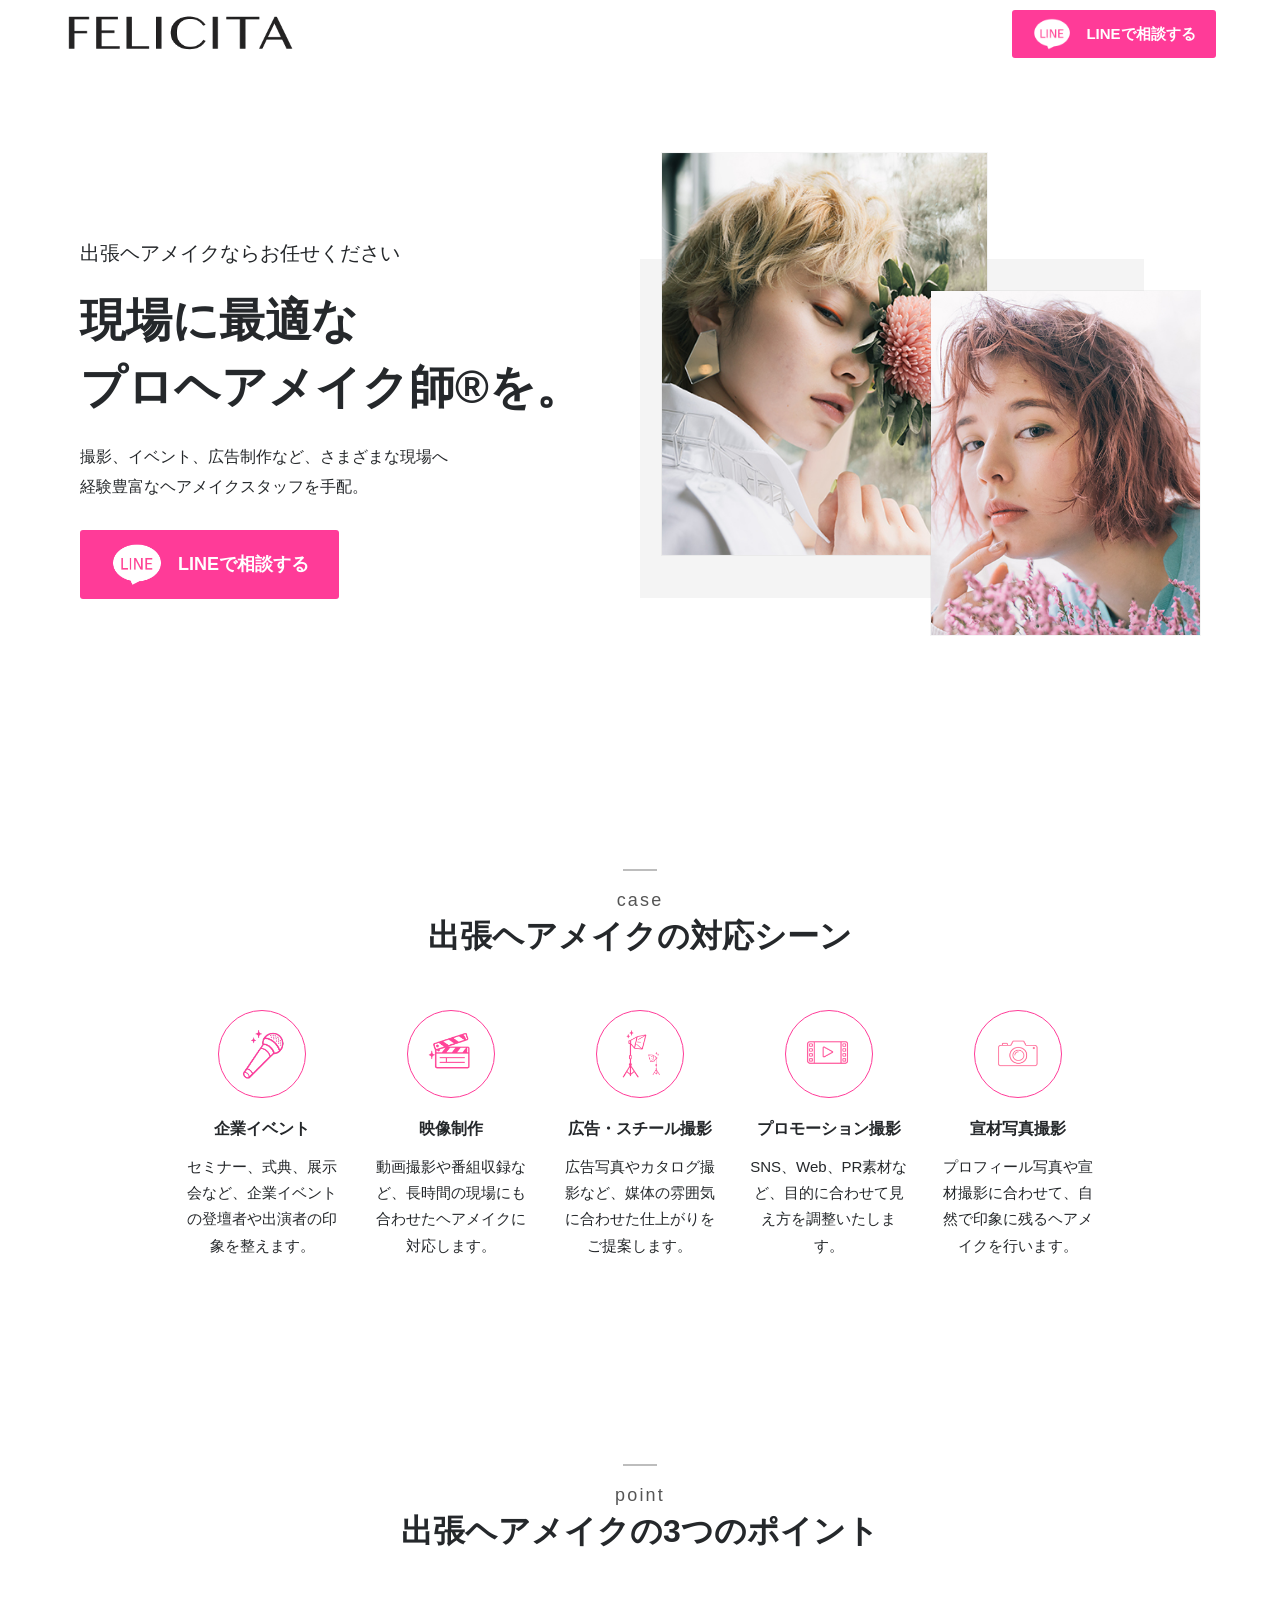
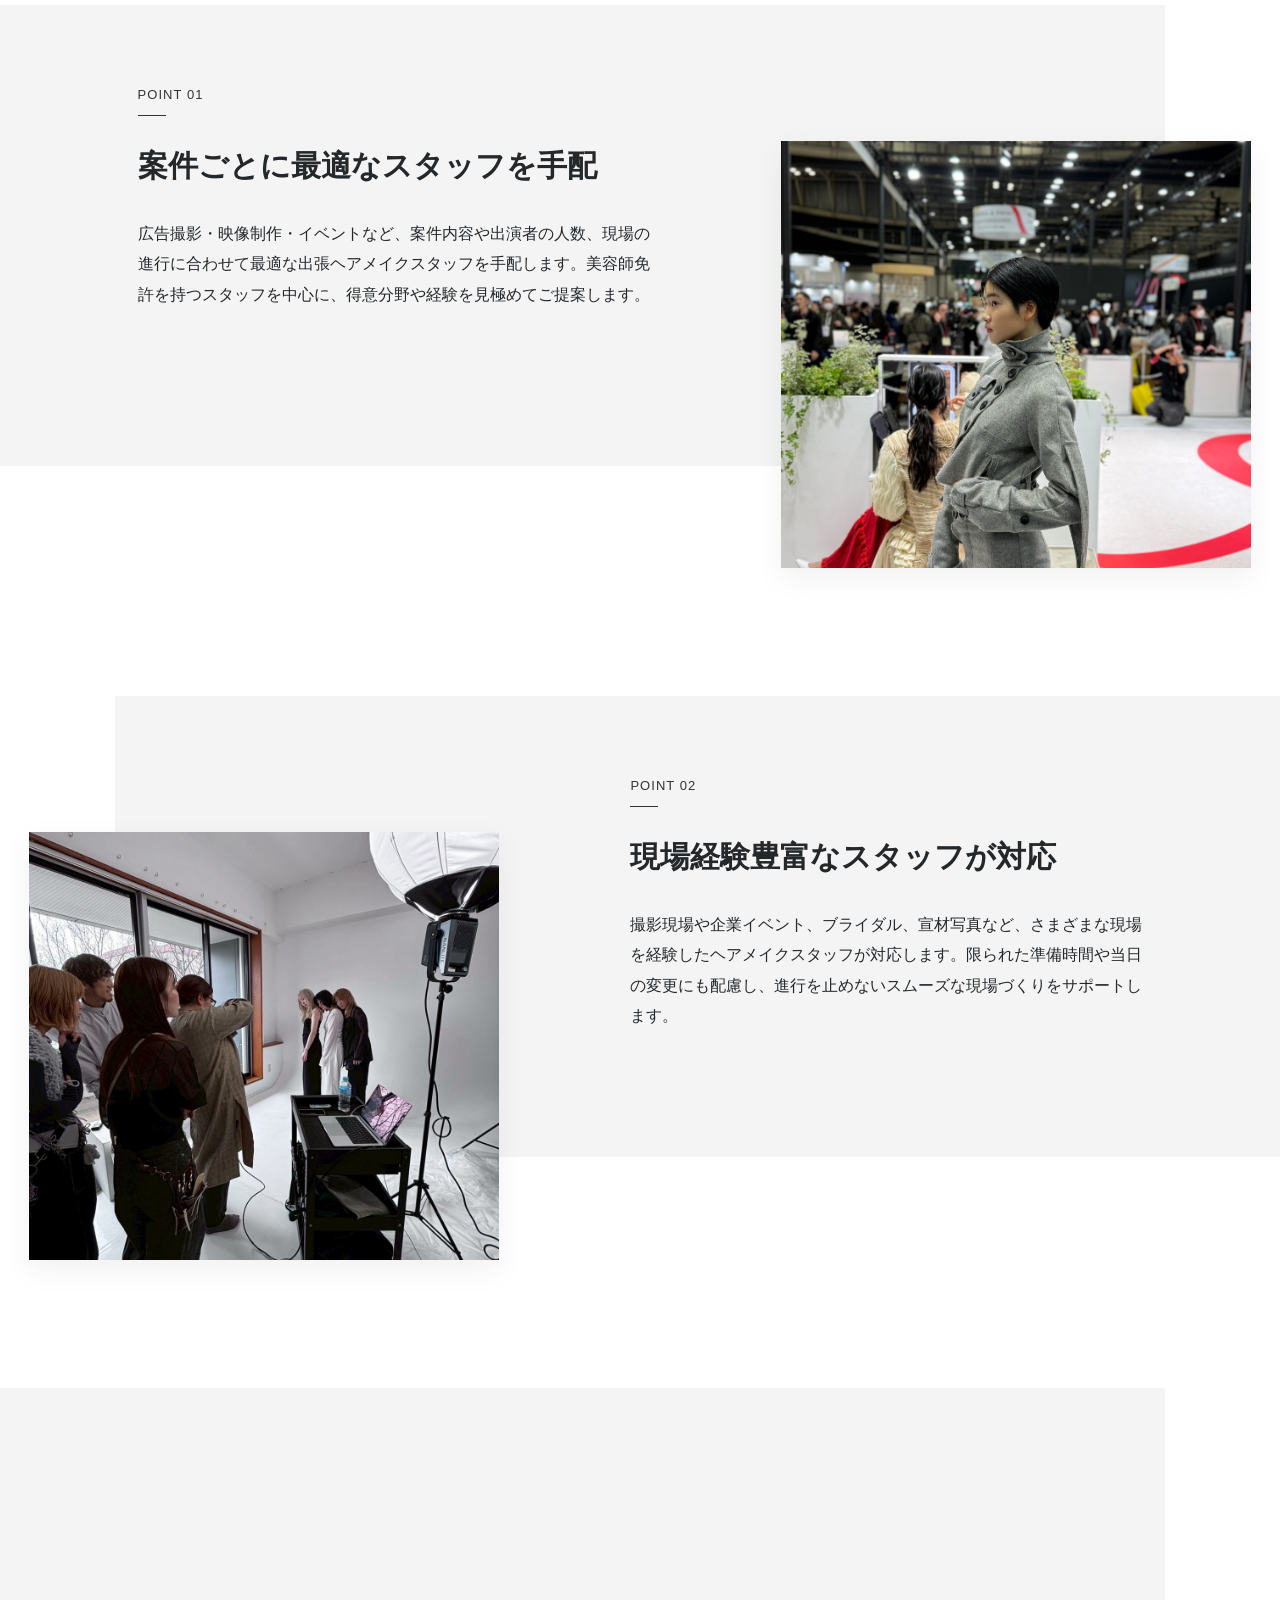
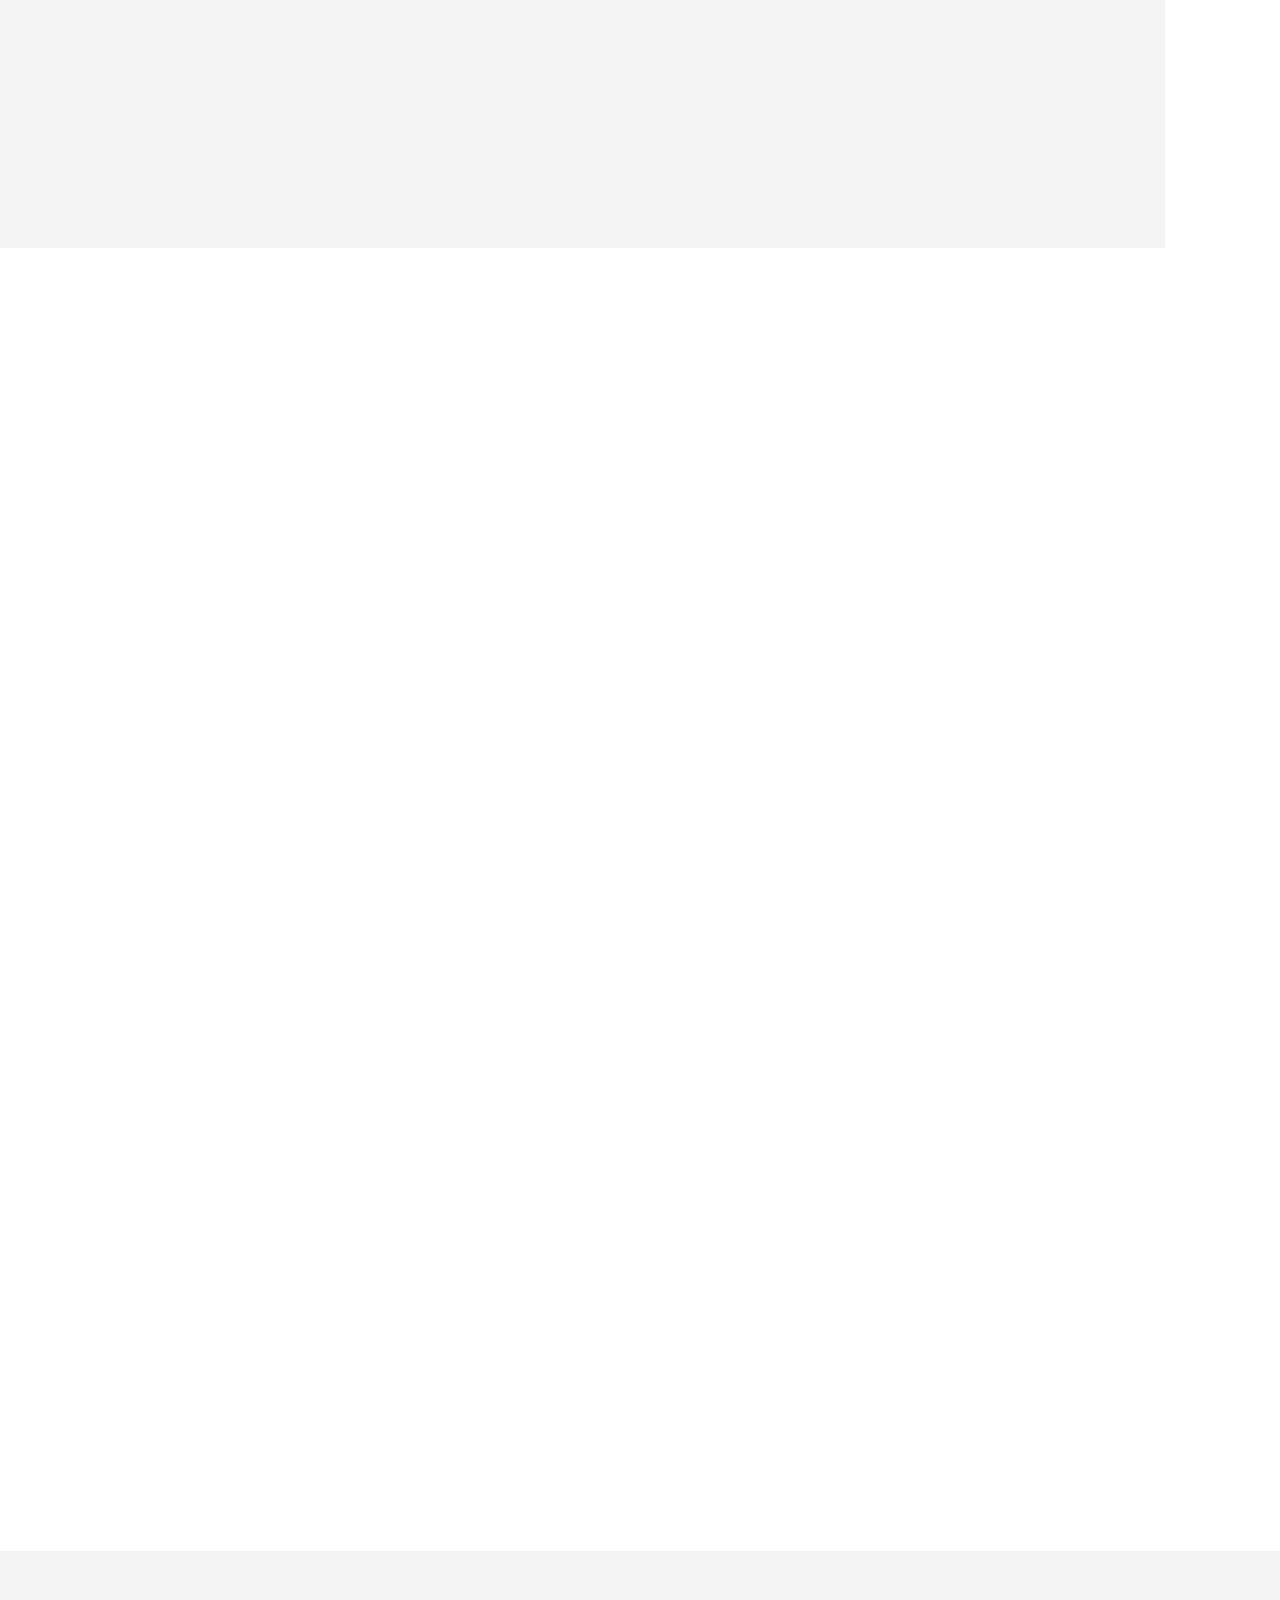
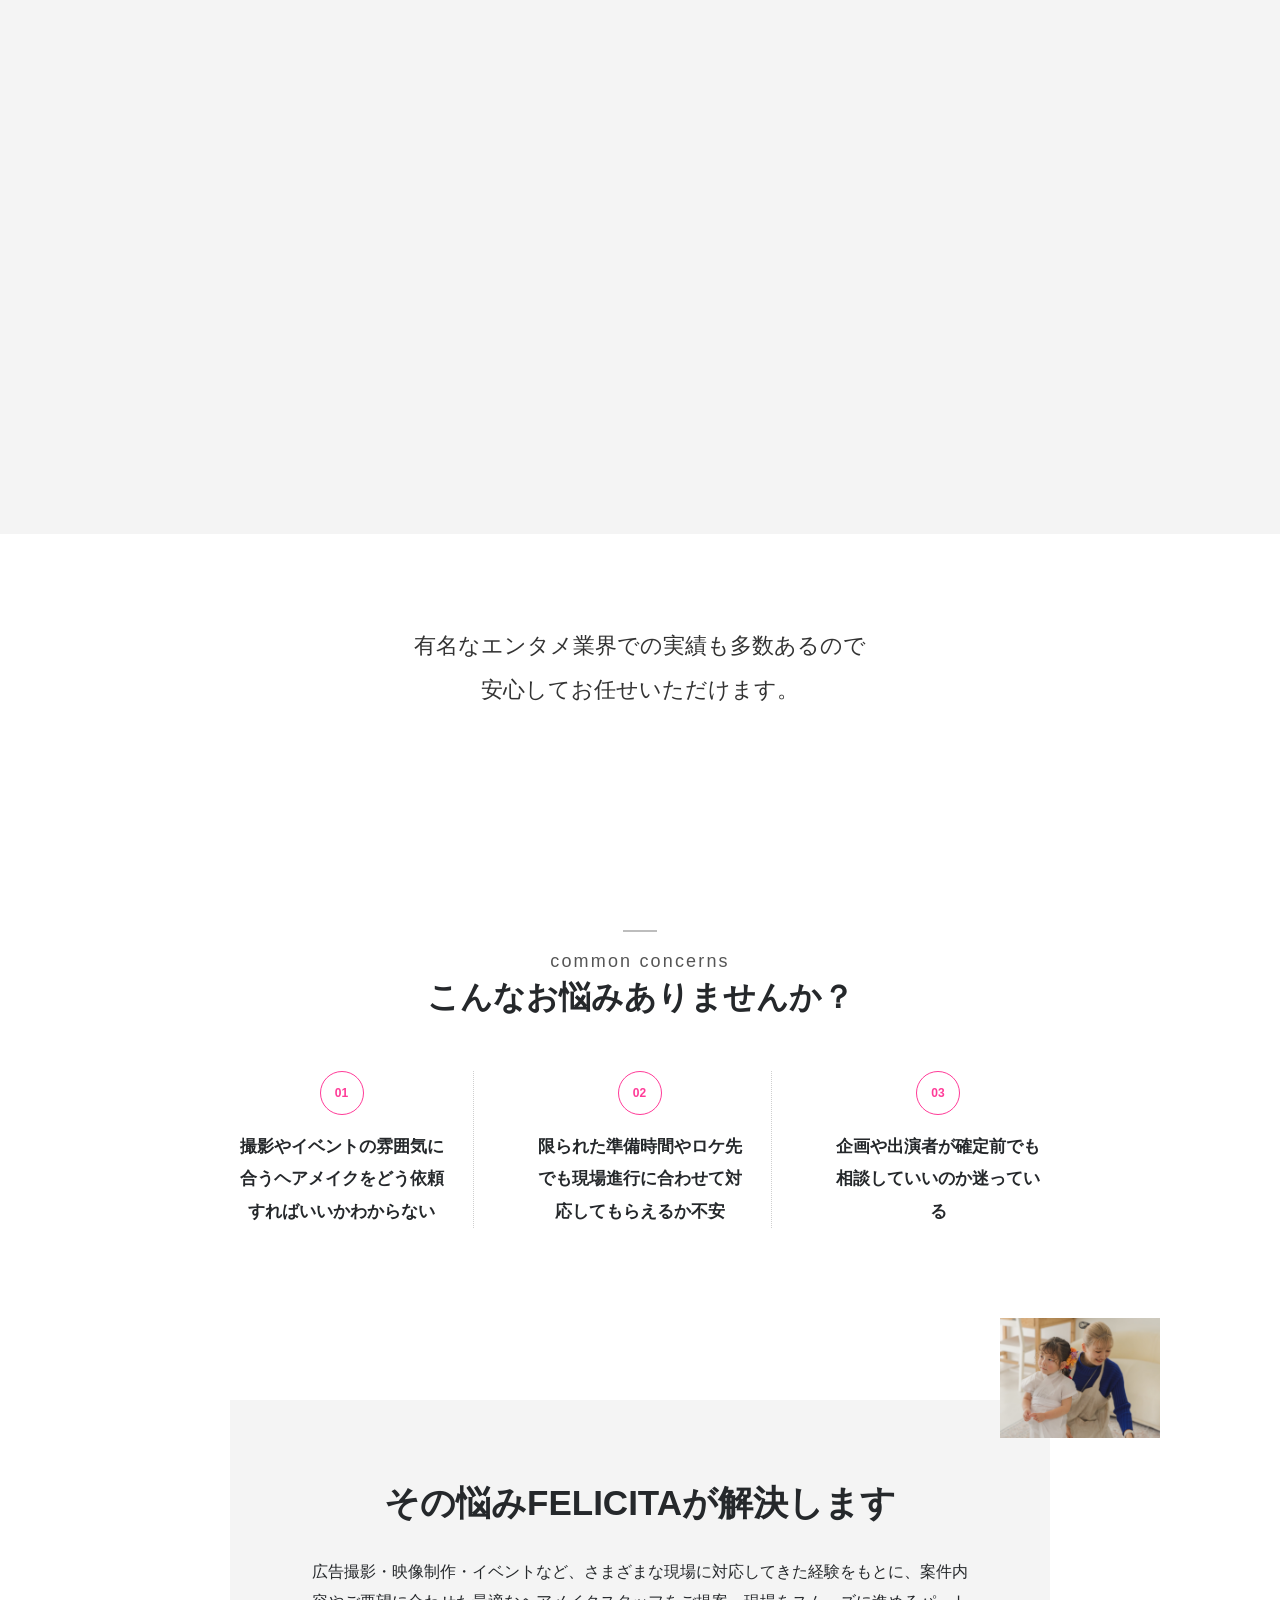
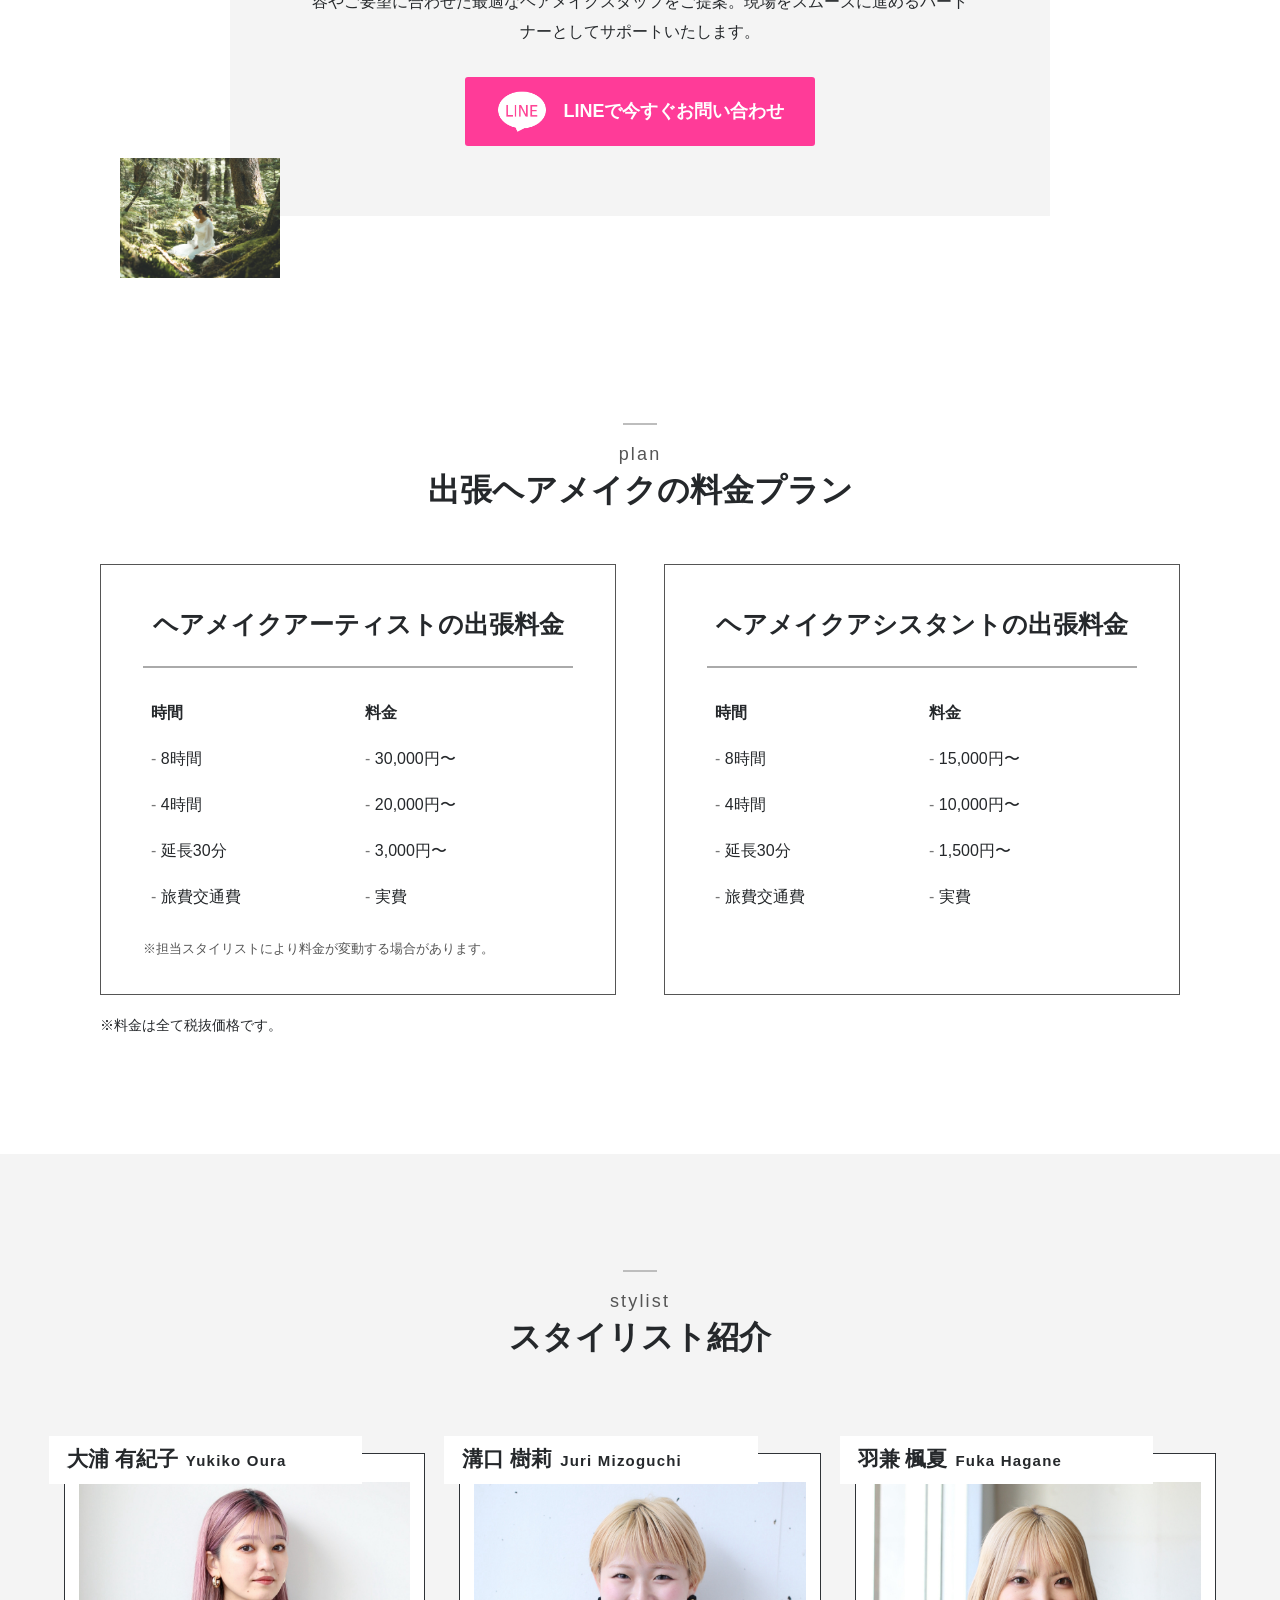
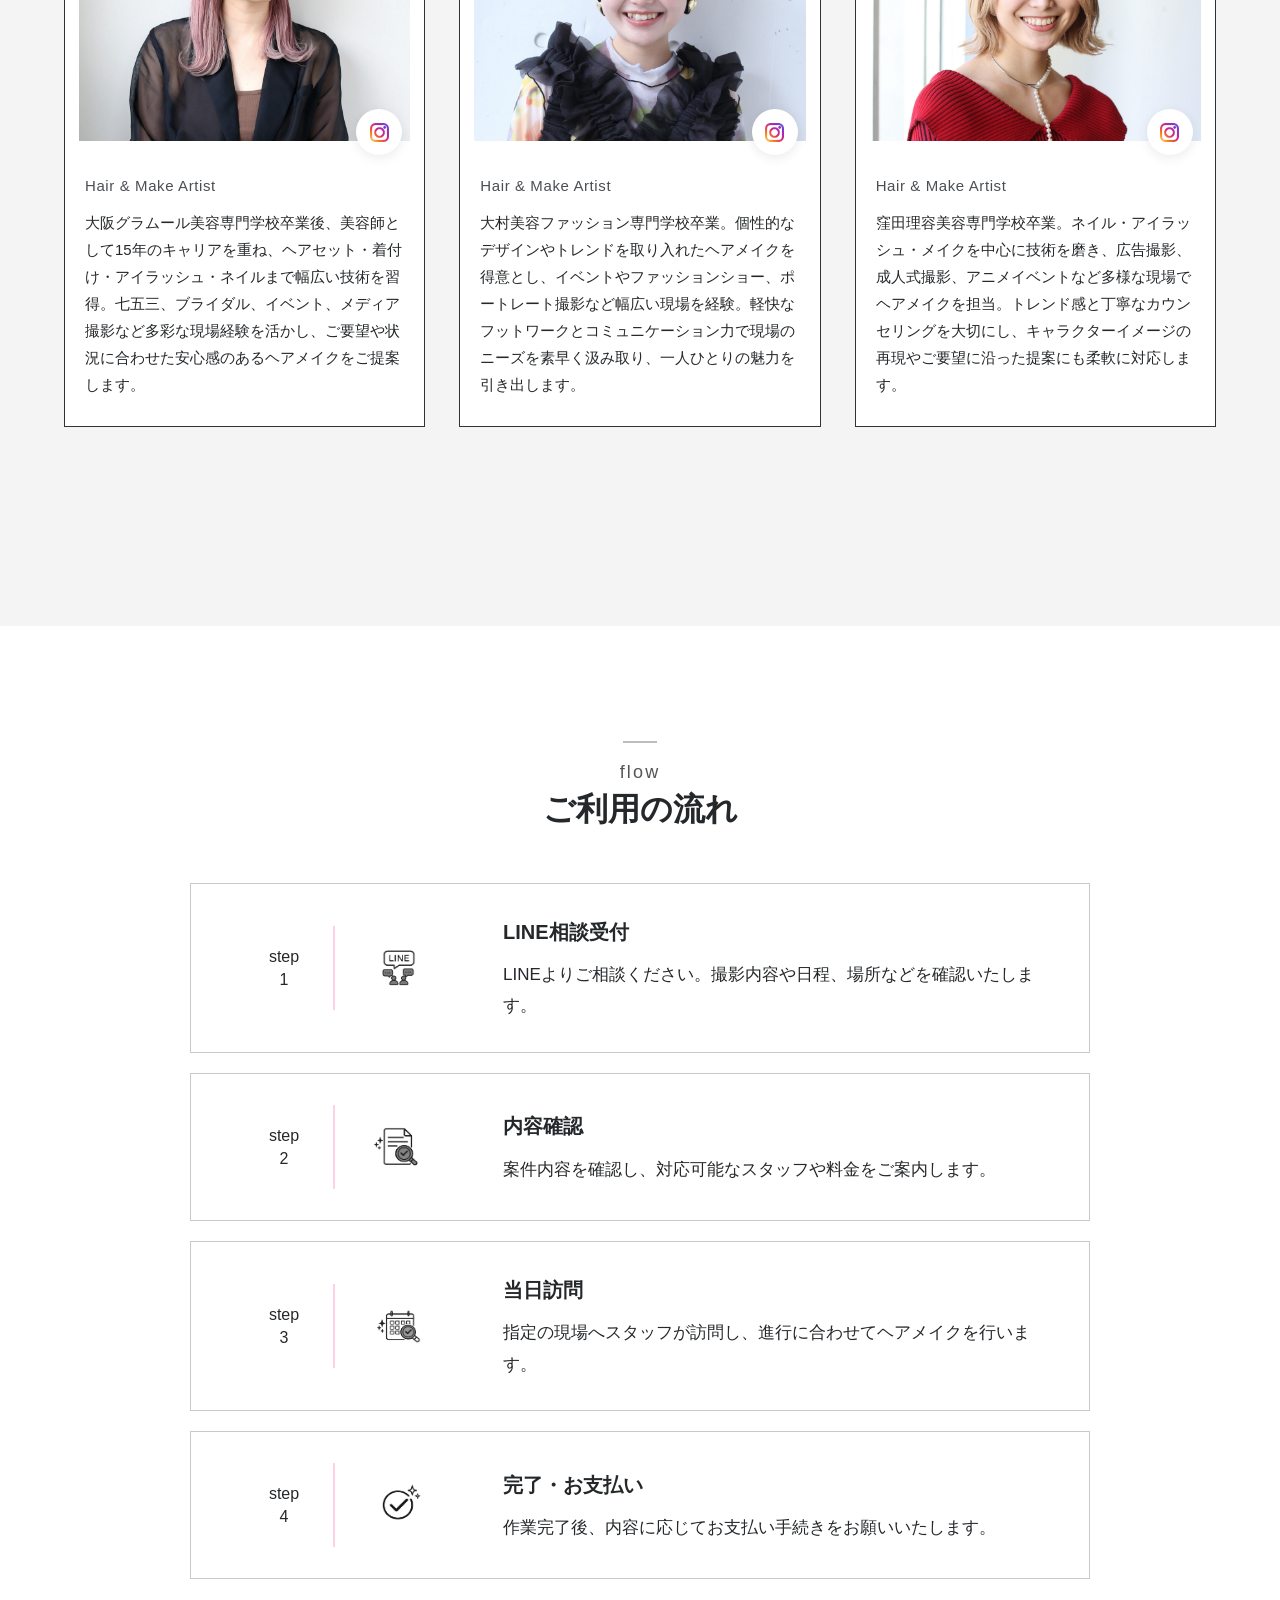
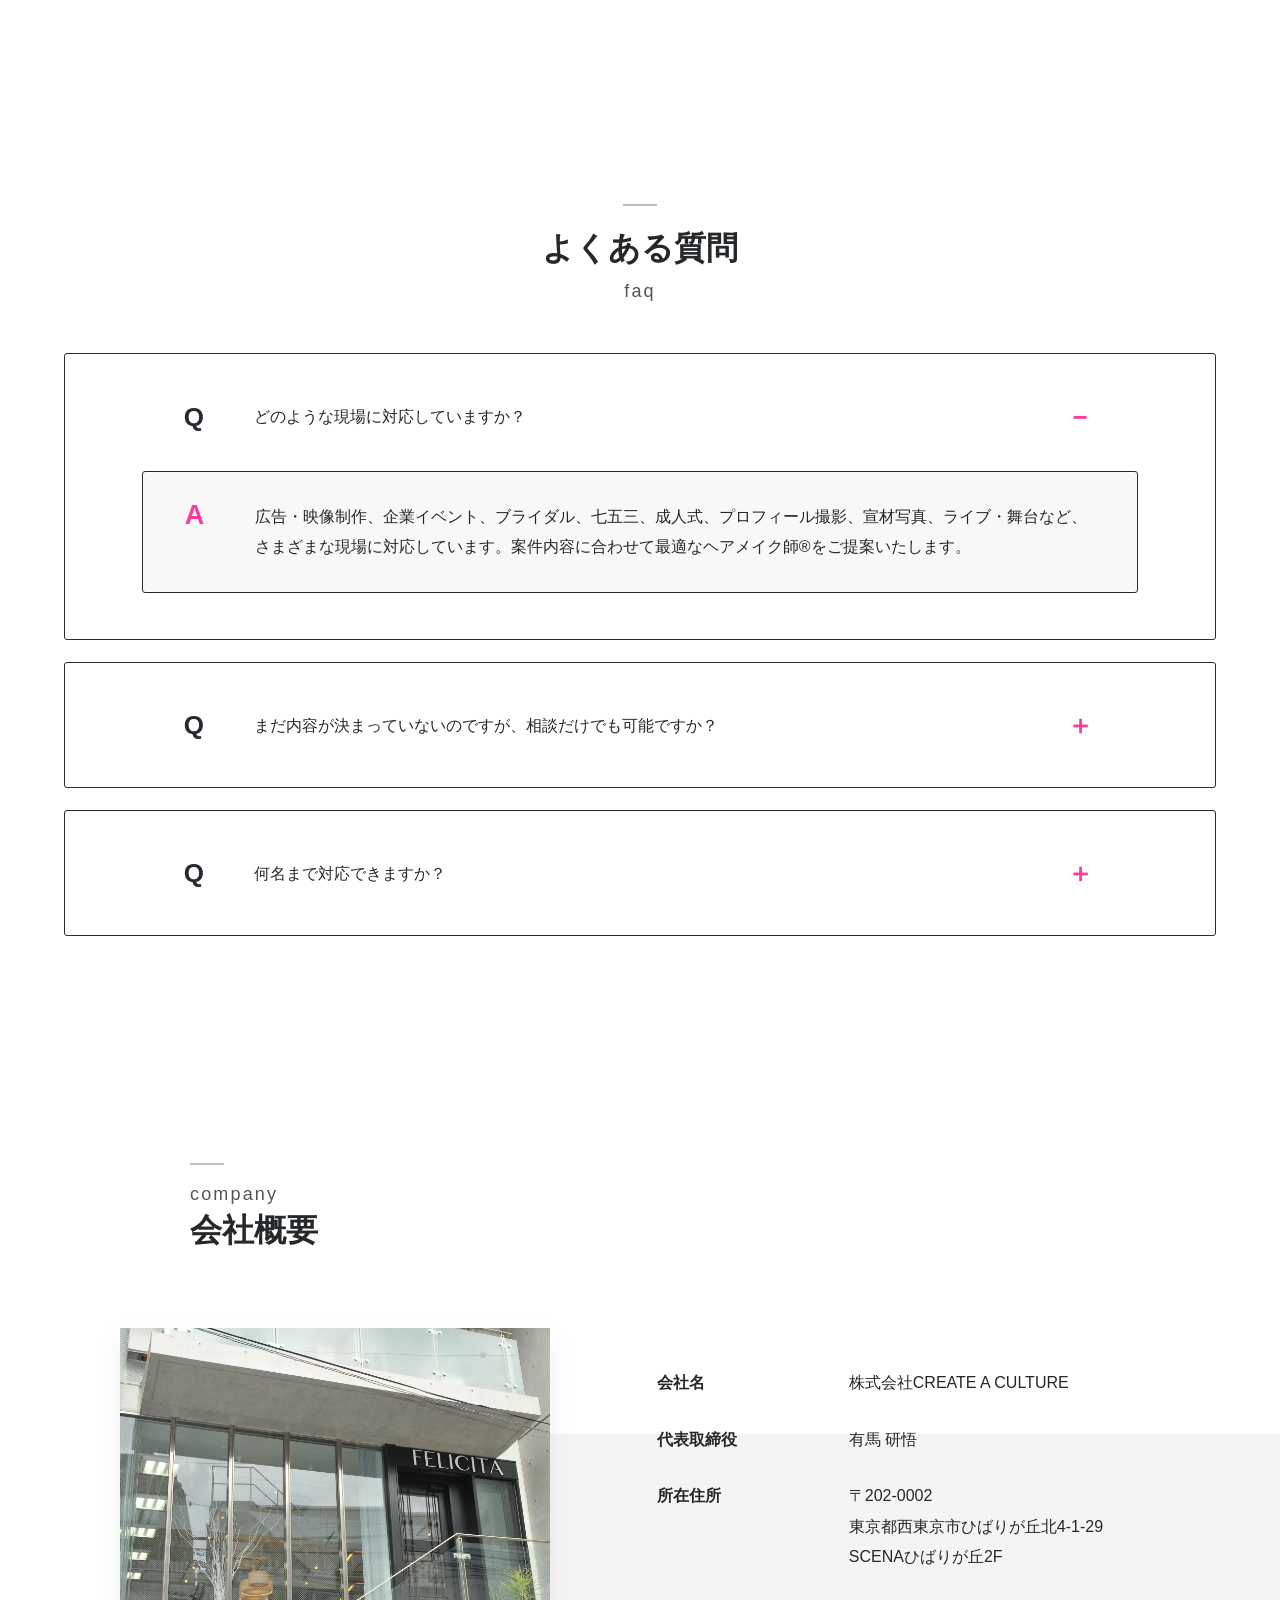
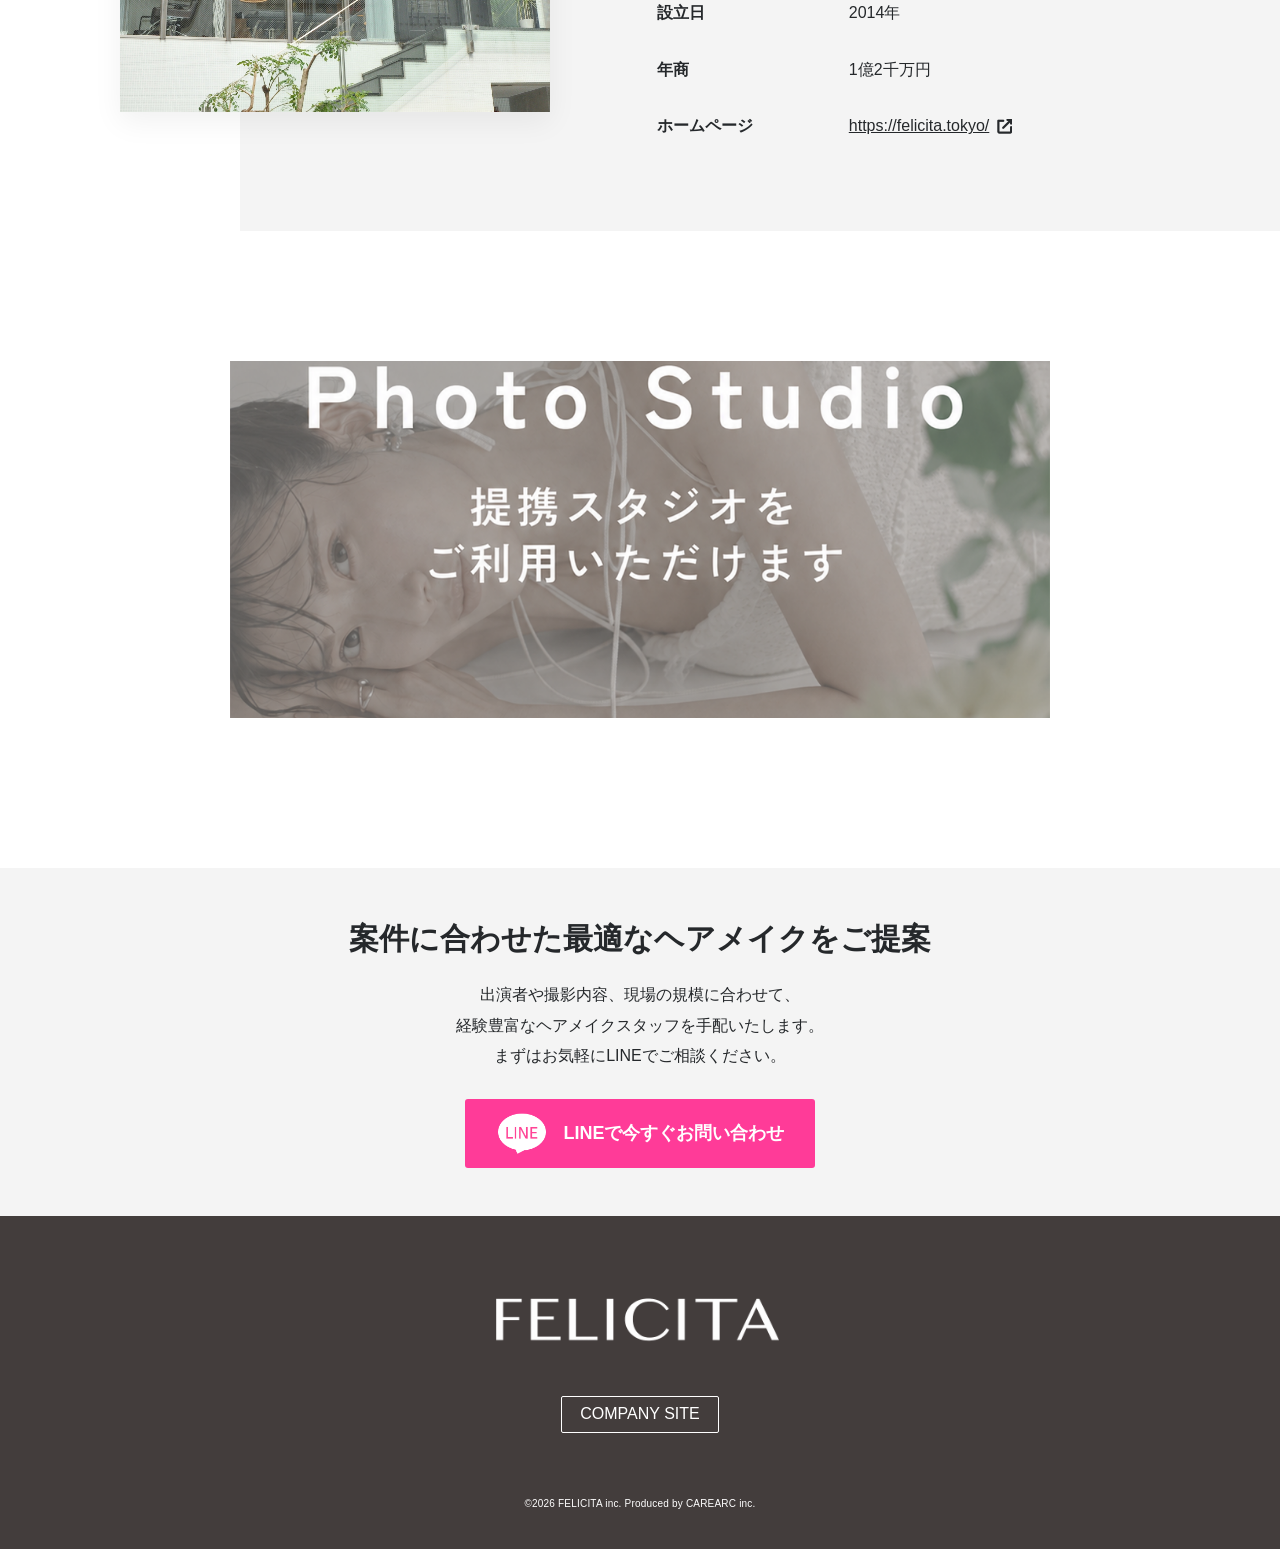
==== index.html @ 1fcd51d2 "Add GitHub Pages files" ====
<!doctype html>
<html lang="ja">
<head>
  <meta charset="utf-8">
  <meta name="viewport" content="width=device-width, initial-scale=1">
  <title>出張ヘアメイク・撮影ヘアメイク手配ならFELICITA｜広告・映像・イベント対応</title>
  <meta name="description" content="FELICITAは広告撮影、映像制作、企業イベント、宣材写真などの現場へ経験豊富なプロヘアメイク師®を手配。案件内容や現場規模に合わせて最適なスタッフをご提案します。">
  <meta property="og:title" content="出張ヘアメイク・撮影ヘアメイク手配ならFELICITA">
  <meta property="og:description" content="広告撮影、映像制作、企業イベント、宣材写真などの現場へ、経験豊富なプロヘアメイク師®を手配します。">
  <meta property="og:type" content="website">
  <meta property="og:image" content="images/common/og-image.png">
  <meta property="og:image:width" content="1200">
  <meta property="og:image:height" content="630">
  <meta name="twitter:card" content="summary_large_image">
  <meta name="twitter:title" content="出張ヘアメイク・撮影ヘアメイク手配ならFELICITA">
  <meta name="twitter:description" content="広告撮影、映像制作、企業イベント、宣材写真などの現場へ、経験豊富なプロヘアメイク師®を手配します。">
  <meta name="twitter:image" content="images/common/og-image.png">
  <link rel="icon" href="images/common/favicon.ico" sizes="any">
  <link rel="preconnect" href="https://cdn.jsdelivr.net">
  <link rel="stylesheet" href="https://cdn.jsdelivr.net/npm/swiper@11/swiper-bundle.min.css">
  <link rel="stylesheet" href="css/style.css">
</head>
<body>
  <header class="site-header" id="top">
    <div class="site-header__inner">
      <a class="site-logo" href="#top" aria-label="FELICITA トップへ"><img src="images/logo/felicita-logo.png" alt="FELICITA" width="1420" height="256"></a>
      <!-- <nav class="site-nav" id="site-nav" aria-label="グローバルナビゲーション">
        <a href="#top">TOP</a>
        <a href="#case">対応シーン</a>
        <a href="#point">3つのポイント</a>
        <a href="#works">利用実績</a>
        <a href="#plan">料金プラン</a>
        <a href="#stylist">スタイリスト</a>
        <a href="#flow">ご利用の流れ</a>
        <a href="#faq">よくある質問</a>
        <a href="#company">会社概要</a>
        <a href="https://felicita.tokyo/" target="_blank" rel="noopener noreferrer">ホームページ</a>
        <a class="line-button site-nav__line" href="https://line.me/R/ti/p/@522noows" data-line-link><img src="images/common/line-icon.png" alt="" width="42" height="42">LINEで相談する</a>
      </nav> -->
      <a class="line-button line-button--small" href="https://line.me/R/ti/p/@522noows" data-line-link><img src="images/common/line-icon.png" alt="" width="42" height="42">LINEで相談する</a>
      <!-- <button class="menu-button" type="button" aria-controls="site-nav" aria-expanded="false">
        <span></span>
        <span></span>
        <span class="sr-only">メニュー</span>
      </button> -->
    </div>
  </header>

  <main>
    <section class="fv">
      <div class="fv__inner">
        <div class="fv__copy">
          <p class="fv__lead">出張ヘアメイクならお任せください</p>
          <h1>現場に最適な<br>プロヘアメイク師®を。</h1>
          <p class="fv__text">撮影、イベント、広告制作など、さまざまな現場へ<br>経験豊富なヘアメイクスタッフを手配。</p>
          <a class="line-button" href="https://line.me/R/ti/p/@522noows" data-line-link><img src="images/common/line-icon.png" alt="" width="42" height="42">LINEで相談する</a>
        </div>
        <div class="fv__visual" aria-label="ヘアメイクイメージ">
          <figure class="image-frame fv__photo fv__photo--main">
            <img src="images/fv/fv-2019003.jpg" alt="花を添えたヘアメイクモデル" width="960" height="486">
          </figure>
          <figure class="image-frame fv__photo fv__photo--sub01">
            <img src="images/fv/fv-2019009.jpg" alt="花を持つヘアメイクモデル" width="960" height="486">
          </figure>
          <!--  
          <figure class="image-frame fv__photo fv__photo--sub02">
            <img src="images/fv/fv-02.png" alt="撮影現場向けヘアメイクイメージ" width="330" height="430">
          </figure>
          -->
        </div>
      </div>
    </section>

    <section class="section section--compact" id="case">
      <div class="section-heading">
        <p>case</p>
        <h2>出張ヘアメイクの対応シーン</h2>
      </div>
      <div class="case-list">
        <article class="case-item">
          <img src="images/case/pict01.png" alt="" width="64" height="64">
          <h3>企業イベント</h3>
          <p>セミナー、式典、展示会など、企業イベントの登壇者や出演者の印象を整えます。</p>
        </article>
        <article class="case-item">
          <img src="images/case/pict02.png" alt="" width="64" height="64">
          <h3>映像制作</h3>
          <p>動画撮影や番組収録など、長時間の現場にも合わせたヘアメイクに対応します。</p>
        </article>
        <article class="case-item">
          <img src="images/case/pict03.png" alt="" width="64" height="64">
          <h3>広告・スチール撮影</h3>
          <p>広告写真やカタログ撮影など、媒体の雰囲気に合わせた仕上がりをご提案します。</p>
        </article>
        <article class="case-item">
          <img src="images/case/pict04.png" alt="" width="64" height="64">
          <h3>プロモーション撮影</h3>
          <p>SNS、Web、PR素材など、目的に合わせて見え方を調整いたします。</p>
        </article>
        <article class="case-item">
          <img src="images/case/pict05.png" alt="" width="64" height="64">
          <h3>宣材写真撮影</h3>
          <p>プロフィール写真や宣材撮影に合わせて、自然で印象に残るヘアメイクを行います。</p>
        </article>
      </div>
    </section>

    <section class="section point-section" id="point">
      <div class="section-heading">
        <p>point</p>
        <h2>出張ヘアメイクの3つのポイント</h2>
      </div>
      <div class="point-list">
        <article class="point-item">
          <div class="point-item__text">
            <span>POINT 01</span>
            <h3>案件ごとに最適なスタッフを手配</h3>
            <p>広告撮影・映像制作・イベントなど、案件内容や出演者の人数、現場の進行に合わせて最適な出張ヘアメイクスタッフを手配します。美容師免許を持つスタッフを中心に、得意分野や経験を見極めてご提案します。</p>
          </div>
          <figure class="image-frame point-item__image point-item__image--01">
            <img src="images/point/point01.jpg" alt="案件ごとに最適なスタッフを手配" width="640" height="420">
          </figure>
        </article>
        <article class="point-item point-item--reverse">
          <div class="point-item__text">
            <span>POINT 02</span>
            <h3>現場経験豊富なスタッフが対応</h3>
            <p>撮影現場や企業イベント、ブライダル、宣材写真など、さまざまな現場を経験したヘアメイクスタッフが対応します。限られた準備時間や当日の変更にも配慮し、進行を止めないスムーズな現場づくりをサポートします。</p>
          </div>
          <figure class="image-frame point-item__image point-item__image--02">
            <img src="images/point/point02-studio-shoot.jpg" alt="撮影現場でヘアメイクスタッフが対応する様子" width="1108" height="1477">
          </figure>
        </article>
        <article class="point-item">
          <div class="point-item__text">
            <span>POINT 03</span>
            <h3>最短翌日！<br class="sp-break">急な依頼にも対応しやすい</h3>
            <p>急な撮影・イベント・プロフィール撮影のご相談にも、内容や場所、必要人数を確認したうえで迅速に調整します。日程が近いご依頼でも、まずはLINEからお気軽にご相談いただけます。</p>
          </div>
          <figure class="image-frame point-item__image point-item__image--03">
            <img src="images/point/point03-lake-wedding.jpg" alt="湖畔でのウェディング撮影に対応する出張ヘアメイクイメージ" width="3600" height="2403">
          </figure>
        </article>
      </div>
    </section>

    <section class="section about-artist" id="about-artist">
      <div class="section-heading">
        <p>about hair &amp; makeup artist</p>
        <h2>ヘアメイク師®とは</h2>
      </div>
      <div class="about-artist__inner">
        <div class="about-artist__visual">
          <figure class="image-frame about-artist__image about-artist__image--main">
            <img src="images/about/about-hairmake-main.jpg" alt="ヘアメイク師が施術する様子" width="4800" height="3200">
          </figure>
          <figure class="image-frame about-artist__image about-artist__image--sub">
            <img src="images/about/about-hairmake-sub.jpg" alt="ヘアメイクモデルのポートレート" width="7952" height="5304">
          </figure>
        </div>
        <div class="about-artist__text">
          <p>ヘアメイク師®とは、美容師とヘアメイクアーティストの2つの職業を両立させ、活躍する人を指します。</p>
          <p>ヘアメイクアーティストは、タレントやモデル、一般の人のメイクやヘアスタイリングを行う人たちですが、美容師とは違って免許がなければ髪を切ったりカラーリングしたりすることができません。</p>
          <p>ヘアメイク師®であれば美容師免許を持っているので、様々な現場やニーズにお応えすることができます。</p>
        </div>
      </div>
    </section>

    <section class="works-section" id="works">
      <div class="works-section__band">
        <div class="works-section__inner">
          <div class="works-collage works-collage--left" aria-label="利用実績イメージ">
            <figure class="image-frame works-collage__image works-collage__image--l01">
              <img src="images/works-results/works-result-beauty-battle-royale-main.png" alt="美容バトルロワイヤルのヘアメイク利用実績イメージ" width="1083" height="1452">
            </figure>
            <figure class="image-frame works-collage__image works-collage__image--l02">
              <img src="images/works-results/works-result-left-middle.jpg" alt="出張ヘアメイク利用実績イメージ" width="1600" height="1066">
            </figure>
            <figure class="image-frame works-collage__image works-collage__image--l03">
              <img src="images/works-results/works-result-left-bottom.jpg" alt="出張ヘアメイク利用実績イメージ" width="1600" height="1067">
            </figure>
          </div>

          <div class="works-section__content">
            <div class="section-heading works-section__heading">
              <p>works</p>
              <h2>出張ヘアメイク利用実績</h2>
            </div>
            <div class="works-logo-grid">
              <div class="works-logo-grid__row works-logo-grid__row--top">
                <figure><img src="images/logo/logo3.png" alt="Rakuten Fashion Week TOKYO" width="576" height="448"></figure>
                <figure><img src="images/logo/logo1.png" alt="Popteen" width="256" height="256"></figure>
                <figure><img src="images/logo/logo2.png" alt="JR西日本" width="256" height="256"></figure>
                <figure><img src="images/logo/amazon-prime.png" alt="Amazon Prime" width="480" height="480"></figure>
              </div>
              <div class="works-logo-grid__row works-logo-grid__row--bottom">
                <figure><img src="images/logo/logo7.png" alt="日本テレビ" width="1024" height="576"></figure>
                <figure><img src="images/logo/logo4.png" alt="TBS" width="512" height="288"></figure>
                <figure><img src="images/logo/logo5.png" alt="TOKYO MX" width="800" height="177"></figure>
                <figure><img src="images/logo/logo6.webp" alt="早稲田大学" width="180" height="180"></figure>
              </div>
            </div>
          </div>

          <div class="works-collage works-collage--right" aria-label="利用実績イメージ">
            <figure class="image-frame works-collage__image works-collage__image--r01">
              <img src="images/works-results/works-result-right-main.jpg" alt="出張ヘアメイク利用実績イメージ" width="1200" height="1600">
            </figure>
            <figure class="image-frame works-collage__image works-collage__image--r02">
              <img src="images/works-results/works-result-right-middle.jpg" alt="出張ヘアメイク利用実績イメージ" width="1600" height="1066">
            </figure>
            <figure class="image-frame works-collage__image works-collage__image--r03">
              <img src="images/works-results/works-result-right-bottom.jpg" alt="出張ヘアメイク利用実績イメージ" width="1067" height="1600">
            </figure>
          </div>
        </div>
      </div>
      <p class="works-section__note">有名なエンタメ業界での実績も多数あるので<br>安心してお任せいただけます。</p>
    </section>

    <section class="section section--compact concerns">
      <div class="section-heading">
        <p>common concerns</p>
        <h2>こんなお悩みありませんか？</h2>
      </div>
      <div class="concerns-grid">
        <p><span>01</span>撮影やイベントの雰囲気に合う<br>ヘアメイクをどう依頼すればいいか<br>わからない</p>
        <p><span>02</span>限られた準備時間やロケ先でも<br>現場進行に合わせて<br>対応してもらえるか不安</p>
        <p><span>03</span>企画や出演者が確定前でも<br>相談していいのか迷っている</p>
      </div>
    </section>

    <section class="solution">
      <figure class="image-frame solution__image solution__image--left">
        <img src="images/solution/solution-forest-wedding.jpg" alt="森の中でのウェディング撮影イメージ" width="3600" height="2401">
      </figure>
      <div class="solution__box">
        <h2>その悩み<br class="sp-break">FELICITAが解決します</h2>
        <p>広告撮影・映像制作・イベントなど、さまざまな現場に対応してきた経験をもとに、案件内容やご要望に合わせた最適なヘアメイクスタッフをご提案。現場をスムーズに進めるパートナーとしてサポートいたします。</p>
        <a class="line-button" href="https://line.me/R/ti/p/@522noows" data-line-link><img src="images/common/line-icon.png" alt="" width="42" height="42">LINEで今すぐお問い合わせ</a>
      </div>
      <figure class="image-frame solution__image solution__image--right">
        <img src="images/solution/solution-kids-hairmake.jpg" alt="" width="1600" height="1066">
      </figure>
    </section>

    <section class="section" id="plan">
      <div class="section-heading">
        <p>plan</p>
        <h2>出張ヘアメイクの料金プラン</h2>
      </div>
      <div class="price-grid">
        <div class="price-card">
          <h3>ヘアメイクアーティストの出張料金</h3>
          <table>
            <thead><tr><th>時間</th><th>料金</th></tr></thead>
            <tbody>
              <tr><td>8時間</td><td>30,000円〜</td></tr>
              <tr><td>4時間</td><td>20,000円〜</td></tr>
              <tr><td>延長30分</td><td>3,000円〜</td></tr>
              <tr><td>旅費交通費</td><td>実費</td></tr>
            </tbody>
          </table>
          <p class="price-card__note">※担当スタイリストにより料金が変動する場合があります。</p>
        </div>
        <div class="price-card">
          <h3>ヘアメイクアシスタントの出張料金</h3>
          <table>
            <thead><tr><th>時間</th><th>料金</th></tr></thead>
            <tbody>
              <tr><td>8時間</td><td>15,000円〜</td></tr>
              <tr><td>4時間</td><td>10,000円〜</td></tr>
              <tr><td>延長30分</td><td>1,500円〜</td></tr>
              <tr><td>旅費交通費</td><td>実費</td></tr>
            </tbody>
          </table>
        </div>
      </div>
      <p class="price-note">※料金は全て税抜価格です。</p>
    </section>

    <section class="section section--gray slider-section" id="stylist">
      <div class="section-heading">
        <p>stylist</p>
        <h2>スタイリスト紹介</h2>
      </div>
      <div class="staff-slider-wrap">
        <div class="swiper staff-swiper">
          <div class="swiper-wrapper" id="staff-list"></div>
          <div class="swiper-pagination"></div>
        </div>
        <button class="slider-arrow slider-arrow--prev" type="button" aria-label="前のスタッフへ"></button>
        <button class="slider-arrow slider-arrow--next" type="button" aria-label="次のスタッフへ"></button>
      </div>
    </section>

    <section class="section" id="flow">
      <div class="section-heading">
        <p>flow</p>
        <h2>ご利用の流れ</h2>
      </div>
      <div class="flow-list">
        <article class="flow-item">
          <span>step<br>1</span>
          <img src="images/flow/pict06.png" alt="" class="flow-item__icon" width="64" height="64">
          <div><h3>LINE相談受付</h3><p>LINEよりご相談ください。撮影内容や日程、場所などを確認いたします。</p></div>
        </article>
        <article class="flow-item">
          <span>step<br>2</span>
          <img src="images/flow/pict07.png" alt="" class="flow-item__icon" width="64" height="64">
          <div><h3>内容確認</h3><p>案件内容を確認し、対応可能なスタッフや料金をご案内します。</p></div>
        </article>
        <article class="flow-item">
          <span>step<br>3</span>
          <img src="images/flow/pict08.png" alt="" class="flow-item__icon" width="64" height="64">
          <div><h3>当日訪問</h3><p>指定の現場へスタッフが訪問し、進行に合わせてヘアメイクを行います。</p></div>
        </article>
        <article class="flow-item">
          <span>step<br>4</span>
          <img src="images/flow/pict09.png" alt="" class="flow-item__icon" width="64" height="64">
          <div><h3>完了・お支払い</h3><p>作業完了後、内容に応じてお支払い手続きをお願いいたします。</p></div>
        </article>
      </div>
    </section>

    <section class="section section--compact" id="faq">
      <div class="section-heading">
        <h2>よくある質問</h2>
        <p>faq</p>
      </div>
      <div class="faq-list">
        <article class="faq-item">
          <button class="faq-question" type="button" aria-expanded="true" aria-controls="faq-answer-01"><span>Q</span><p>どのような現場に対応していますか？</p><span class="faq-toggle" aria-hidden="true">−</span></button>
          <div class="faq-answer" id="faq-answer-01"><span>A</span><p>広告・映像制作、企業イベント、ブライダル、七五三、成人式、プロフィール撮影、宣材写真、ライブ・舞台など、さまざまな現場に対応しています。案件内容に合わせて最適なヘアメイク師®をご提案いたします。</p></div>
        </article>
        <article class="faq-item">
          <button class="faq-question" type="button" aria-expanded="false" aria-controls="faq-answer-02"><span>Q</span><p>まだ内容が決まっていないのですが、相談だけでも可能ですか？</p><span class="faq-toggle" aria-hidden="true">＋</span></button>
          <div class="faq-answer" id="faq-answer-02" hidden><span>A</span><p>もちろん可能です。案件内容やスケジュールが未確定の段階でも、お気軽にご相談ください。ご要望をお伺いしながら、最適なヘアメイクプランをご提案いたします。<a href="https://line.me/R/ti/p/@522noows" data-line-link>公式LINE</a>にてお問い合わせください。</p></div>
        </article>
        <article class="faq-item">
          <button class="faq-question" type="button" aria-expanded="false" aria-controls="faq-answer-03"><span>Q</span><p>何名まで対応できますか？</p><span class="faq-toggle" aria-hidden="true">＋</span></button>
          <div class="faq-answer" id="faq-answer-03" hidden><span>A</span><p>1名でのご依頼から、複数名の現場まで柔軟に対応しております。撮影規模や出演者数に合わせて必要なスタッフを手配し、スムーズな現場運営をサポートいたします。</p></div>
        </article>
      </div>
    </section>

    <section class="section company" id="company">
      <div class="section-heading">
        <p>company</p>
        <h2>会社概要</h2>
      </div>
      <div class="company__inner">
        <figure class="image-frame company__image">
          <img src="images/company/company-felicita-exterior.jpg" alt="FELICITA店舗外観" width="2016" height="1512">
        </figure>
        <dl class="company-list">
          <dt>会社名</dt><dd>株式会社CREATE A CULTURE</dd>
          <dt>代表取締役</dt><dd>有馬 研悟</dd>
          <dt>所在住所</dt><dd>〒202-0002<br>東京都西東京市ひばりが丘北4-1-29 SCENAひばりが丘2F</dd>
          <dt>設立日</dt><dd>2014年</dd>
          <dt>年商</dt><dd>1億2千万円</dd>
          <dt>ホームページ</dt><dd><a class="company-list__external-link" href="https://felicita.tokyo/" target="_blank" rel="noopener noreferrer">https://felicita.tokyo/<img class="company-list__external-icon" src="images/staff/external-link-icon-fixed.png" alt="外部リンク" width="18" height="18"></a></dd>
        </dl>
      </div>
    </section>

    <section class="final-cta">
      <figure class="image-frame final-cta__image">
        <a class="final-cta__banner-link" href="https://www.tiesphotography.com/" target="_blank" rel="noopener noreferrer"><picture><source srcset="images/company/banner-01-sp.png" media="(max-width: 720px)" width="1044" height="1507"><img src="images/company/banner-01.png" alt="提携フォトスタジオを利用できるPhoto Studioバナー" width="1257" height="547"></picture></a>
      </figure>
      <div class="final-cta__box">
        <h2>案件に合わせた最適な<br class="sp-break">ヘアメイクをご提案</h2>
        <p><span class="final-cta__pc">出演者や撮影内容、現場の規模に合わせて、<br>経験豊富なヘアメイクスタッフを手配いたします。<br>まずはお気軽にLINEでご相談ください。</span><span class="final-cta__sp">出演者や撮影内容、<br>現場の規模に合わせて、<br>経験豊富なヘアメイクスタッフを<br>手配いたします。まずはお気軽に<br>LINEでご相談ください。</span></p>
        <a class="line-button" href="https://line.me/R/ti/p/@522noows" data-line-link><img src="images/common/line-icon.png" alt="" width="42" height="42">LINEで今すぐお問い合わせ</a>
      </div>
    </section>
  </main>

  <footer class="site-footer">
    <button class="page-top" type="button" aria-label="ページ上部へ戻る">pagetop</button>
    <a class="site-logo site-logo--footer" href="#top"><img src="images/logo/felicita-logo-white.png" alt="FELICITA" width="1420" height="256"></a>
    <nav class="footer-nav" aria-label="フッターナビゲーション">
      <a href="https://felicita.tokyo/" target="_blank" rel="noopener noreferrer">COMPANY SITE</a>
    </nav>
    <p class="footer-copy">©2026 FELICITA inc. Produced by <a href="https://carearc.co.jp/" target="_blank" rel="noopener noreferrer">CAREARC inc.</a></p>
  </footer>

  <script src="https://cdn.jsdelivr.net/npm/swiper@11/swiper-bundle.min.js"></script>
  <script src="js/staff-data.js"></script>
  <script src="js/main.js"></script>
</body>
</html>
---- css/style.css ----
:root {
  --color-text: #25282b;
  --color-muted: #777;
  --color-line: #d7d7d7;
  --color-soft: #f4f4f4;
  --color-pink: #ff3b98;
  --color-dark: #3b3432;
  --max-width: 1080px;
  --side: clamp(20px, 5vw, 64px);
  --font-ja: "Helvetica Neue", Arial, "Hiragino Kaku Gothic ProN", "Yu Gothic", Meiryo, sans-serif;
}

*,
*::before,
*::after {
  box-sizing: border-box;
}

html {
  scroll-behavior: smooth;
}

body {
  margin: 0;
  color: var(--color-text);
  font-family: var(--font-ja);
  font-size: 16px;
  line-height: 1.875;
  letter-spacing: 0;
  background: #fff;
}

body.is-menu-open {
  overflow: hidden;
}

img {
  max-width: 100%;
  height: auto;
}

a {
  color: inherit;
  text-decoration: none;
}

button {
  font: inherit;
}

.sr-only {
  position: absolute;
  width: 1px;
  height: 1px;
  padding: 0;
  overflow: hidden;
  clip: rect(0, 0, 0, 0);
  white-space: nowrap;
  border: 0;
}

.site-header {
  position: sticky;
  top: 0;
  z-index: 50;
  background: rgba(255, 255, 255, .95);
}

.site-header__inner {
  display: flex;
  align-items: center;
  gap: 22px;
  width: min(100%, 1320px);
  min-height: 68px;
  margin: 0 auto;
  padding: 0 var(--side);
}

.site-logo {
  flex: 0 0 auto;
  font-family: Georgia, "Times New Roman", serif;
  font-size: 15px;
  letter-spacing: .08em;
}

.site-logo img {
  display: block;
  width: clamp(148px, 17vw, 228px);
  height: auto;
}

.site-nav {
  display: flex;
  align-items: center;
  justify-content: flex-end;
  gap: clamp(10px, 1.35vw, 24px);
  width: 100%;
  font-size: 13px;
  color: #4d4d4d;
}

.site-nav a {
  white-space: nowrap;
}

.site-nav a[href="#top"],
.site-nav a[href="https://felicita.tokyo/"],
.site-nav__line {
  display: none;
}

.line-button {
  position: relative;
  z-index: 4;
  display: inline-flex;
  align-items: center;
  justify-content: center;
  gap: 14px;
  box-sizing: border-box;
  min-width: 250px;
  min-height: 58px;
  padding: 13px 30px;
  color: #fff;
  font-size: 18px;
  font-weight: 700;
  line-height: 1.2;
  white-space: nowrap;
  background: var(--color-pink);
  border-radius: 3px;
  box-shadow: none;
  transition: background-color .3s ease, box-shadow .3s ease, transform .3s ease;
}

.line-button:hover {
  background: #f72d8d;
  box-shadow: 0 12px 28px rgba(255, 59, 152, .22);
  transform: translateY(-2px);
}

.line-button img {
  display: block;
  flex: 0 0 auto;
  width: 54px;
  height: auto;
  object-fit: contain;
}

.line-button--small {
  min-width: 204px;
  min-height: 46px;
  margin-left: auto;
  padding: 8px 18px;
  font-size: 15px;
}

.line-button--small img {
  width: 40px;
  height: auto;
}

.site-nav .site-nav__line {
  display: none;
}

.menu-button {
  display: none;
  position: relative;
  width: 34px;
  height: 34px;
  padding: 0;
  background: none;
  border: 0;
  cursor: pointer;
}

.menu-button span:not(.sr-only) {
  position: absolute;
  left: 6px;
  display: block;
  width: 22px;
  height: 1px;
  background: #777;
  transition: top .3s ease, transform .3s ease, background-color .3s ease;
}

.menu-button span:not(.sr-only):first-child {
  top: 11px;
}

.menu-button span:not(.sr-only):nth-child(2) {
  top: 21px;
}

.menu-button[aria-expanded="true"] span:not(.sr-only):first-child {
  top: 17px;
  transform: rotate(45deg);
}

.menu-button[aria-expanded="true"] span:not(.sr-only):nth-child(2) {
  top: 17px;
  transform: rotate(-45deg);
}

.section {
  padding: clamp(78px, 9vw, 130px) var(--side);
}

.section--compact {
  padding-top: clamp(64px, 7vw, 98px);
  padding-bottom: clamp(64px, 7vw, 98px);
}

.section--gray {
  background: var(--color-soft);
}

.section-heading {
  position: relative;
  margin: 0 auto 50px;
  text-align: center;
}

.section-heading::before {
  content: "";
  display: block;
  width: 34px;
  height: 2px;
  margin: 0 auto 18px;
  background: #bdbdbd;
}

.section-heading p {
  margin: 8px 0 0;
  color: #555;
  font-size: 18px;
  letter-spacing: .12em;
  line-height: 1.3;
}

.section-heading h2 {
  margin: 0;
  font-size: clamp(22px, 3vw, 32px);
  line-height: 1.5;
  text-wrap: balance;
}

.image-frame {
  margin: 0;
  overflow: hidden;
  background: #efefef;
}

.image-frame img {
  display: block;
  width: 100%;
  height: 100%;
  object-fit: cover;
  transition: transform .7s ease, filter .7s ease;
}

.image-frame:hover img {
  filter: brightness(1.03);
  transform: scale(1.035);
}

.reveal {
  opacity: 0;
  transform: translateY(28px);
  transition: opacity .8s ease, transform .8s ease;
}

.reveal.is-visible {
  opacity: 1;
  transform: translateY(0);
}

@media (prefers-reduced-motion: reduce) {
  *,
  *::before,
  *::after {
    scroll-behavior: auto !important;
    transition-duration: .01ms !important;
    animation-duration: .01ms !important;
  }

  .reveal {
    opacity: 1;
    transform: none;
  }
}

.fv {
  padding: 85px var(--side) 96px;
}

.fv__inner {
  display: grid;
  grid-template-columns: minmax(340px, 1fr) minmax(420px, 560px);
  align-items: center;
  gap: 48px;
  width: min(100%, 1120px);
  margin: 0 auto;
}

.fv__lead {
  margin: 0 0 18px;
  font-size: 20px;
  line-height: 1.6;
}

.fv h1 {
  max-width: 560px;
  margin: 0 0 22px;
  font-size: clamp(31px, 4vw, 46px);
  line-height: 1.45;
}

.fv__text {
  margin: 0 0 28px;
}

.fv__visual {
  position: relative;
  min-height: 530px;
}

.fv__visual::before {
  content: "";
  position: absolute;
  inset: 20% 10% 16% 0;
  background: var(--color-soft);
}

.fv__photo {
  position: absolute;
  box-shadow: 0 0 0 1px rgba(0, 0, 0, .04);
}

.fv__photo img {
  object-fit: cover;
}

.fv__photo--main {
  top: 0;
  left: 4%;
  width: 58%;
  aspect-ratio: 420 / 520;
}

.fv__photo--main img {
  object-position: 36% 50%;
}

.fv__photo--sub01 {
  top: 26%;
  right: 0;
  width: 48%;
  aspect-ratio: 320 / 410;
}

.fv__photo--sub01 img {
  object-position: 18% 50%;
}

.fv__photo--sub02 {
  right: 22%;
  bottom: 0;
  width: 34%;
  aspect-ratio: 330 / 430;
}

.case-list {
  display: grid;
  grid-template-columns: repeat(5, 1fr);
  gap: 24px;
  width: min(100%, 920px);
  margin: 0 auto;
  text-align: center;
}

.case-item img {
  display: block;
  width: 88px;
  height: 88px;
  margin: 0 auto 16px;
  padding: 12px;
  border: 1px solid var(--color-pink);
  border-radius: 50%;
  background: #fff;
}

.case-item h3 {
  margin: 0 0 10px;
  font-size: 16px;
}

.case-item p {
  margin: 0;
  font-size: 15px;
  line-height: 1.75;
}

.point-section {
  overflow: hidden;
  background: #fff;
}

.point-list {
  display: grid;
  gap: clamp(92px, 10vw, 150px);
  width: min(100%, 1120px);
  margin: 0 auto;
}

.point-item {
  position: relative;
  display: grid;
  grid-template-columns: minmax(0, 1fr) minmax(360px, 44%);
  align-items: center;
  min-height: clamp(520px, 44vw, 600px);
  padding: clamp(28px, 3.4vw, 48px) 0 0;
}

.point-item::before {
  content: "";
  position: absolute;
  top: 0;
  left: calc((100vw - 100%) / -2);
  width: calc(100vw - clamp(56px, 9vw, 150px));
  height: calc(100% - clamp(82px, 8vw, 120px));
  background: var(--color-soft);
}

.point-item--reverse {
  grid-template-columns: minmax(360px, 44%) minmax(0, 1fr);
}

.point-item--reverse::before {
  right: calc((100vw - 100%) / -2);
  left: auto;
}

.point-item--reverse .point-item__text {
  order: 2;
}

.point-item--reverse .point-item__image {
  order: 1;
  justify-self: start;
}

.point-item__text {
  position: relative;
  z-index: 2;
  align-self: start;
  padding: clamp(22px, 2.7vw, 38px) clamp(28px, 4.5vw, 70px) clamp(34px, 4.5vw, 68px);
}

.point-item__text span {
  display: block;
  margin-bottom: 22px;
  color: #333;
  font-size: 13px;
  letter-spacing: .08em;
}

.point-item__text span::after {
  content: "";
  display: block;
  width: 28px;
  height: 1px;
  margin-top: 7px;
  background: #333;
}

.point-item__text h3 {
  margin: 0 0 25px;
  font-size: 30px;
  white-space: nowrap;
}

.point-item__text h3 span {
  display: inline;
  margin-bottom: 0;
  font-size: inherit;
  letter-spacing: 0;
}

.point-item__text h3 span::after {
  display: none;
}

.point-heading__sp {
  display: none !important;
}

.sp-break {
  display: none;
}

.point-item__text p {
  max-width: 590px;
  margin: 0;
  font-size: 16px;
  line-height: 1.9;
  line-break: strict;
  overflow-wrap: normal;
  word-break: normal;
  text-wrap: pretty;
}

.point-item__image {
  position: relative;
  z-index: 2;
  align-self: end;
  justify-self: end;
  width: min(100%, 470px);
  aspect-ratio: 1.1 / 1;
  margin-right: clamp(-60px, -4vw, -24px);
  box-shadow: 0 10px 28px rgba(0, 0, 0, .06);
}

.point-item__image--01 img {
  object-position: 54% 45%;
}

.point-item__image--02 img {
  object-position: 35% 52%;
}

.point-item__image--03 img {
  object-position: 52% 54%;
}

.point-item--reverse .point-item__image {
  margin-right: 0;
  margin-left: clamp(-60px, -4vw, -24px);
}

.about-artist {
  padding-top: clamp(88px, 9vw, 132px);
  padding-bottom: clamp(96px, 10vw, 150px);
  overflow: hidden;
  background: #fff;
}

.about-artist .section-heading {
  margin-bottom: clamp(76px, 8vw, 116px);
}

.about-artist__inner {
  display: grid;
  grid-template-columns: minmax(420px, 1fr) minmax(420px, 1fr);
  align-items: center;
  gap: clamp(64px, 8vw, 120px);
  width: min(100%, 1120px);
  margin: 0 auto;
}

.about-artist__visual {
  position: relative;
  min-height: 520px;
}

.about-artist__visual::before {
  content: "";
  position: absolute;
  left: 12%;
  bottom: 7%;
  width: 64%;
  height: 63%;
  background: var(--color-soft);
}

.about-artist__image {
  position: absolute;
  z-index: 2;
  box-shadow: 0 10px 28px rgba(0, 0, 0, .04);
}

.about-artist__image--main {
  top: 20px;
  left: -39px;
  width: 73%;
  aspect-ratio: 363 / 255;
}

.about-artist__image--main img {
  object-position: 58% 48%;
}

.about-artist__image--sub {
  right: 0;
  bottom: 0;
  width: 72%;
  aspect-ratio: 363 / 255;
}

.about-artist__image--sub img {
  object-position: 42% 46%;
}

.about-artist__text {
  font-size: 16px;
  line-height: 30px;
}

.about-artist__text p {
  margin: 0;
  line-break: strict;
  overflow-wrap: normal;
  text-wrap: pretty;
}

.about-artist__text p + p {
  margin-top: clamp(34px, 4vw, 52px);
}

.about-artist__lead {
  font-size: 16px;
  font-weight: 400;
  line-height: 30px;
}

.about-artist__lead span {
  display: inline;
  font-size: inherit;
  line-height: 30px;
}

.works-grid,
.price-grid {
  display: grid;
  grid-template-columns: repeat(3, 1fr);
  gap: 28px;
  width: min(100%, var(--max-width));
  margin: 0 auto;
}

.work-card {
  padding: 14px;
  border: 1px solid #9e9e9e;
  background: #fff;
}

.work-card .image-frame {
  aspect-ratio: 4 / 3;
  margin-bottom: 18px;
}

.work-card h3 {
  margin: 0 0 10px;
  font-size: 16px;
}

.work-card p {
  margin: 0;
  font-size: 15px;
  line-height: 1.75;
}

.works-section {
  padding: clamp(90px, 10vw, 150px) 0 clamp(92px, 10vw, 140px);
  overflow: hidden;
  background: #fff;
}

.works-section__band {
  background: var(--color-soft);
}

.works-section__inner {
  position: relative;
  display: grid;
  grid-template-columns: minmax(360px, 30%) minmax(460px, 1fr) minmax(360px, 30%);
  align-items: center;
  width: min(100%, 1440px);
  min-height: 560px;
  margin: 0 auto;
  padding: clamp(56px, 6vw, 84px) var(--side);
}

.works-section__content {
  position: relative;
  z-index: 3;
  text-align: center;
}

.works-section__heading {
  margin-bottom: clamp(46px, 5vw, 74px);
}

.works-logo-grid {
  justify-items: center;
  gap: clamp(44px, 4vw, 64px);
  width: min(100%, 820px);
  margin: 0 auto;
}

.works-logo-grid__row {
  display: grid;
  align-items: center;
  justify-items: center;
  gap: clamp(42px, 5vw, 76px);
}

.works-logo-grid__row--top {
  grid-template-columns: repeat(3, minmax(0, 1fr));
  width: min(100%, 650px);
  margin: 0 auto;
  padding-bottom: 10px;
}

.works-logo-grid__row--bottom {
  grid-template-columns: minmax(78px, 112px) minmax(100px, 136px) minmax(180px, 230px) minmax(74px, 92px);
  justify-content: center;
  gap: clamp(42px, 4.6vw, 70px);
  width: min(100%, 820px);
  margin: 0 auto;
}

.works-logo-grid__row--top figure,
.works-logo-grid__row--bottom figure {
  width: 100%;
}

.works-logo-grid figure {
  display: grid;
  place-items: center;
  min-height: 70px;
  margin: 0;
}

.works-logo-grid img {
  display: block;
  max-width: 100%;
  max-height: 82px;
  object-fit: contain;
}

.works-logo-grid__row--top figure:nth-child(1) img {
  max-width: 180px;
  max-height: 74px;
}

.works-logo-grid__row--top figure:nth-child(2) img,
.works-logo-grid__row--top figure:nth-child(3) img {
  max-width: 118px;
  max-height: 76px;
}

.works-logo-grid__row--bottom figure:nth-child(1) img {
  max-width: 104px;
  max-height: 58px;
}

.works-logo-grid__row--bottom figure:nth-child(2) img {
  max-width: 112px;
  max-height: 60px;
}

.works-logo-grid__row--bottom figure:nth-child(3) img {
  max-width: 178px;
  max-height: 52px;
}

.works-logo-grid__row--bottom figure:nth-child(4) img {
  max-width: 64px;
  max-height: 64px;
}

.works-collage {
  position: relative;
  z-index: 2;
  min-height: 430px;
}

.works-collage__image {
  position: absolute;
  box-shadow: 0 8px 22px rgba(0, 0, 0, .04);
}

.works-collage__image--l01 {
  top: -110px;
  left: 0;
  z-index: 1;
  width: min(170px, 48%);
  aspect-ratio: 169 / 269;
}

.works-collage__image--l02 {
  top: 54px;
  left: 44%;
  z-index: 2;
  width: min(100px, 30%);
  aspect-ratio: 100 / 150;
}

.works-collage__image--l03 {
  left: 22%;
  bottom: 42px;
  z-index: 3;
  width: min(140px, 40%);
  aspect-ratio: 122 / 183;
}

.works-collage__image--r01 {
  top: 116px;
  right: -16px;
  z-index: 1;
  width: min(190px, 48%);
  aspect-ratio: 189 / 252;
}

.works-collage__image--r02 {
  left: 44%;
  top: 270px;
  z-index: 2;
  width: min(98px, 28%);
  aspect-ratio: 97 / 156;
}

.works-collage__image--r03 {
  right: -2%;
  bottom: -101px;
  z-index: 3;
  width: min(130px, 34%);
  aspect-ratio: 130 / 195;
}

.works-collage__image--l01 img {
  object-position: 56% 45%;
}

.works-collage__image--l02 img {
  object-position: 38% 48%;
}

.works-collage__image--l03 img {
  object-position: 56% 54%;
}

.works-collage__image--r01 img {
  object-position: 50% 48%;
}

.works-collage__image--r02 img {
  object-position: 48% 58%;
}

.works-collage__image--r03 img {
  object-position: 42% 34%;
}

.works-section__note {
  margin: clamp(66px, 7vw, 92px) 0 0;
  color: #333;
  font-size: clamp(17px, 1.8vw, 22px);
  line-height: 2;
  text-align: center;
}

@media (min-width: 981px) and (max-width: 1100px) {
  .works-section__inner {
    grid-template-columns: minmax(230px, 26%) minmax(390px, 1fr) minmax(230px, 26%);
    min-height: 500px;
    padding-right: 28px;
    padding-left: 28px;
  }

  .works-logo-grid {
    width: min(100%, 620px);
  }

  .works-logo-grid__row--top {
    width: min(100%, 520px);
  }

  .works-logo-grid__row--bottom {
    grid-template-columns: minmax(64px, 90px) minmax(92px, 116px) minmax(154px, 190px) minmax(64px, 80px);
    gap: clamp(28px, 3.4vw, 42px);
    width: min(100%, 620px);
  }

  .works-logo-grid__row--top figure:nth-child(1) img {
    max-width: 150px;
  }

  .works-logo-grid__row--top figure:nth-child(2) img,
  .works-logo-grid__row--top figure:nth-child(3) img {
    max-width: 104px;
  }

  .works-logo-grid__row--bottom figure:nth-child(1) img {
    max-width: 88px;
  }

  .works-logo-grid__row--bottom figure:nth-child(2) img {
    max-width: 108px;
  }

  .works-logo-grid__row--bottom figure:nth-child(3) img {
    max-width: 178px;
  }

  .works-logo-grid__row--bottom figure:nth-child(4) img {
    max-width: 66px;
  }

  .works-collage {
    min-height: 390px;
  }

  .works-collage__image--l01 {
    top: -74px;
    width: min(150px, 48%);
  }

  .works-collage__image--l02 {
    top: 44px;
    width: min(88px, 30%);
  }

  .works-collage__image--l03 {
    top: auto;
    left: 22%;
    bottom: 88px;
    width: min(124px, 40%);
  }

  .works-collage__image--r01 {
    top: 86px;
    right: -10px;
    width: min(166px, 48%);
  }

  .works-collage__image--r02 {
    top: 210px;
    left: 34%;
    bottom: auto;
    width: min(84px, 28%);
  }

  .works-collage__image--r03 {
    top: auto;
    right: -12%;
    bottom: -90px;
    width: min(112px, 44%);
  }
}

.concerns-grid {
  display: grid;
  grid-template-columns: repeat(3, 1fr);
  gap: 34px;
  width: min(100%, 860px);
  margin: 0 auto;
  text-align: center;
}

.concerns-grid p {
  margin: 0;
  padding: 0 22px;
  font-size: 17px;
  font-weight: 700;
  line-height: 1.9;
  border-right: 1px dotted #cfcfcf;
}

.concerns-grid p:last-child {
  border-right: 0;
}

.concerns-grid span {
  display: block;
  width: 44px;
  height: 44px;
  margin: 0 auto 16px;
  color: var(--color-pink);
  font-size: 12px;
  line-height: 42px;
  border: 1px solid var(--color-pink);
  border-radius: 50%;
}

.solution {
  position: relative;
  width: min(100% - 40px, 1040px);
  margin: 0 auto;
  padding: 82px 0 92px;
}

.solution__box {
  position: relative;
  width: min(100%, 820px);
  margin: 0 auto;
  padding: 70px 80px;
  text-align: center;
  background: transparent;
}

.solution__box::before {
  content: "";
  position: absolute;
  inset: 0;
  z-index: 0;
  background: var(--color-soft);
}

.solution__box h2,
.solution__box p,
.solution__box .line-button {
  position: relative;
  z-index: 4;
}

.solution__box h2 {
  margin: 0 0 22px;
  font-size: clamp(24px, 3vw, 35px);
}

.solution__heading-text--sp {
  display: none;
}

.solution__box p {
  margin: 0 auto 30px;
  max-width: 670px;
}

.solution__image {
  position: absolute;
  z-index: 1;
  width: 160px;
  aspect-ratio: 4 / 3;
}

.solution__image--left {
  left: 0;
  bottom: 30px;
}

.solution__image--right {
  top: 0;
  right: 0;
}

.solution__image--left img {
  object-position: 50% 58%;
}

.solution__image--right img {
  object-position: 32% 48%;
}

.price-grid {
  grid-template-columns: repeat(2, 1fr);
  gap: 48px;
}

.price-card {
  padding: 36px 42px 34px;
  border: 1px solid #555;
}

.price-card h3 {
  margin: 0 0 22px;
  padding-bottom: 18px;
  font-size: clamp(18px, 2.2vw, 25px);
  text-align: center;
  border-bottom: 2px solid #aaa;
}

.price-card table {
  width: 100%;
  border-collapse: collapse;
  font-size: 16px;
  line-height: 1.75;
}

.price-card th,
.price-card td {
  padding: 9px 8px;
  text-align: left;
}

.price-card td::before {
  content: "- ";
  color: #777;
}

.price-note {
  width: min(100%, var(--max-width));
  margin: 18px auto 0;
  font-size: 14px;
  line-height: 1.85;
}

.slider-section {
  overflow: hidden;
  padding-top: clamp(78px, 9vw, 118px);
}

.staff-slider-wrap {
  position: relative;
  width: min(100%, 1240px);
  margin: 0 auto;
  padding-top: 22px;
}

.staff-swiper {
  overflow: visible;
  padding: 20px 0 62px;
}

.staff-swiper .swiper-wrapper {
  align-items: stretch;
}

.staff-card {
  position: relative;
  display: flex;
  flex-direction: column;
  height: auto;
  min-height: 520px;
  padding: 0 14px 28px;
  border: 1px solid #2f3337;
  background: #fff;
}

.staff-card__name {
  position: relative;
  z-index: 3;
  display: inline-block;
  max-width: calc(100% - 18px);
  margin: -18px 0 0 -30px;
  padding: 10px 18px 12px;
  font-size: 21px;
  font-weight: 700;
  background: #fff;
  line-height: 1.25;
  white-space: nowrap;
}

.staff-card__name small {
  margin-left: 8px;
  font-size: 15px;
  letter-spacing: .08em;
}

.staff-card .image-frame {
  position: relative;
  z-index: 1;
  aspect-ratio: 1.28 / 1;
  margin-top: -2px;
}

.staff-card .image-frame img {
  object-position: 50% 36%;
}

.staff-card__actions {
  position: relative;
  z-index: 2;
  display: flex;
  justify-content: flex-end;
  gap: 12px;
  margin: -32px 8px 0 0;
}

.staff-card__actions a {
  display: grid;
  place-items: center;
  width: 46px;
  height: 46px;
  padding: 12px;
  background: #fff;
  border-radius: 50%;
  box-shadow: 0 3px 12px rgba(0, 0, 0, .08);
  transition: transform .3s ease, box-shadow .3s ease;
}

.staff-card__actions a:hover {
  box-shadow: 0 8px 18px rgba(0, 0, 0, .12);
  transform: translateY(-2px);
}

.staff-card__actions img {
  display: block;
  width: calc(100% - 3px);
  height: auto;
  object-fit: contain;
}

.staff-card__role {
  margin: 20px 6px 0;
  color: #4b4f54;
  font-size: 15px;
  font-weight: 500;
  letter-spacing: .04em;
  line-height: 1.45;
}

.staff-card__text {
  margin: 12px 6px 0;
  font-size: 15px;
  line-height: 1.8;
}

@media (max-width: 1100px) {
  .staff-card {
    min-height: 490px;
  }
}

.slider-arrow {
  position: absolute;
  right: 8px;
  z-index: 5;
  width: 64px;
  height: 64px;
  border: 0;
  border-radius: 50%;
  background: #fff;
  cursor: pointer;
}

.slider-arrow::before {
  content: "";
  display: block;
  width: 16px;
  height: 16px;
  margin: auto;
  border-top: 3px solid currentColor;
  border-right: 3px solid currentColor;
}

.slider-arrow--next {
  top: -128px;
  color: var(--color-pink);
}

.slider-arrow--next::before {
  transform: rotate(45deg);
}

.slider-arrow--prev {
  top: -50px;
  color: #555;
}

.slider-arrow--prev::before {
  transform: rotate(225deg);
}

.staff-swiper .swiper-pagination {
  position: static;
  display: flex;
  justify-content: flex-end;
  align-items: center;
  gap: 10px;
  width: min(100%, 1120px);
  margin: 22px auto 0;
  padding-right: 22px;
}

.staff-swiper .swiper-pagination-bullet {
  width: 16px;
  height: 16px;
  margin: 0;
  background: #fff;
  border: 1px solid #1f2326;
  border-radius: 999px;
  opacity: 1;
}

.staff-swiper .swiper-pagination-bullet-active {
  width: 70px;
  background: var(--color-pink);
  border-color: var(--color-pink);
}

.flow-list {
  width: min(100%, 900px);
  margin: 0 auto;
}

.flow-item {
  display: grid;
  grid-template-columns: 100px 104px 1fr;
  align-items: center;
  gap: 32px;
  min-height: 148px;
  margin-bottom: 20px;
  padding: 30px 44px;
  border: 1px solid #c9c9c9;
  background: #fff;
}

.flow-item span {
  display: grid;
  place-items: center;
  min-height: 84px;
  font-size: 16px;
  line-height: 1.45;
  text-align: center;
  border-right: 2px solid #ffd1e6;
}

.flow-item__icon {
  width: 64px;
  height: 64px;
  object-fit: contain;
}

.flow-item h3 {
  margin: 0 0 8px;
  font-size: 20px;
}

.flow-item p {
  margin: 0;
  font-size: 17px;
  line-height: 1.85;
}

.faq-item {
  margin-bottom: 22px;
  padding: 0;
  background: #fff;
  border: 1px solid #252b30;
  border-radius: 3px;
  overflow: hidden;
}

.faq-list {
  width: min(100%, 1180px);
  margin: 0 auto;
}

.faq-question,
.faq-answer {
  display: grid;
  grid-template-columns: 38px 1fr 32px;
  align-items: start;
  gap: 18px;
  width: 100%;
  text-align: left;
}

.faq-question {
  margin: 0;
  padding: 32px 48px;
  color: inherit;
  font: inherit;
  cursor: pointer;
  background: transparent;
  border: 0;
  transition: none;
}

.faq-question:hover {
  background: transparent;
}

.faq-question span,
.faq-answer span {
  font-weight: 700;
  line-height: 1;
}

.faq-question span {
  color: #252b30;
  font-size: 26px;
}

.faq-question p {
  margin: 1px 0 0;
  font-size: 16px;
  font-weight: 500;
  line-height: 30px;
}

.faq-toggle {
  display: grid;
  place-items: center;
  width: 32px;
  height: 32px;
  color: var(--color-pink);
  font-size: 28px;
}

.faq-answer {
  grid-template-columns: 38px 1fr;
  margin: 0 48px 34px;
  padding: 24px 20px;
  background: #f8f8f8;
  border: 1px solid #252b30;
  border-radius: 3px;
}

.faq-answer[hidden] {
  display: none;
}

.faq-answer span {
  color: var(--color-pink);
  font-size: 27px;
}

.faq-answer p {
  margin: 0;
  font-size: 16px;
  line-height: 30px;
}

.faq-answer a {
  color: inherit;
  font-weight: 700;
  text-decoration: underline;
  text-underline-offset: 3px;
}

.company {
  position: relative;
  overflow: hidden;
}

.company::before {
  content: "";
  position: absolute;
  right: 0;
  bottom: clamp(54px, 7vw, 98px);
  width: min(82vw, 1040px);
  height: clamp(330px, 31vw, 420px);
  background: var(--color-soft);
}

.company .section-heading {
  position: relative;
  z-index: 2;
  width: min(100%, 900px);
  text-align: left;
}

.company .section-heading::before {
  margin-left: 0;
}

.company__inner {
  position: relative;
  z-index: 2;
  display: grid;
  grid-template-columns: minmax(340px, 43%) 1fr;
  align-items: center;
  gap: clamp(54px, 7vw, 96px);
  width: min(100%, 1040px);
  margin: 0 auto;
}

.company__image {
  align-self: start;
  width: min(100%, 430px);
  aspect-ratio: 1.12 / 1;
  margin-top: 24px;
  box-shadow: 0 10px 28px rgba(0, 0, 0, .06);
}

.company-list {
  display: grid;
  grid-template-columns: 150px 1fr;
  gap: 26px 42px;
  margin: 0;
  padding: clamp(44px, 5vw, 72px) 0;
  font-size: 16px;
  line-height: 1.9;
}

.company-list dt {
  font-weight: 700;
}

.company-list dd {
  margin: 0;
}

.company-list a {
  text-decoration: underline;
}

.company-list__external-link {
  display: inline-flex;
  align-items: center;
  gap: 8px;
  max-width: 100%;
  overflow-wrap: anywhere;
}

.company-list__external-icon {
  display: inline-block;
  flex: 0 0 auto;
  width: 15px;
  height: 15px;
  object-fit: contain;
  filter: brightness(0) saturate(100%) invert(12%) sepia(7%) saturate(661%) hue-rotate(169deg) brightness(96%) contrast(89%);
}

.final-cta {
  padding: 40px 0 0;
  text-align: center;
}

.final-cta__image {
  width: min(100%, 820px);
  aspect-ratio: 1257 / 547;
  margin: 0 auto clamp(38px, 5vw, 68px);
  overflow: visible;
  background: transparent;
}

.final-cta__banner-link {
  position: relative;
  display: block;
  height: 100%;
  overflow: hidden;
  background: transparent;
  box-shadow: none;
  transition: box-shadow .3s ease, transform .3s ease;
}

.final-cta__banner-link picture {
  display: block;
  height: 100%;
}

.final-cta__banner-link::after {
  content: none;
  position: absolute;
  right: 18px;
  bottom: 14px;
  width: 34px;
  height: 34px;
  border-right: 2px solid var(--color-pink);
  border-bottom: 2px solid var(--color-pink);
  opacity: .9;
  transform: rotate(-45deg);
}

.final-cta__banner-link:hover {
  box-shadow: none;
  transform: translateY(-3px);
}

.final-cta__box {
  width: 100%;
  margin: 0 auto;
  padding: 48px 40px;
  background: var(--color-soft);
}

.final-cta__box h2 {
  margin: 0 0 18px;
  font-size: clamp(22px, 3vw, 30px);
  line-height: 1.55;
  text-wrap: balance;
}

.final-cta__box p {
  margin: 0 0 28px;
  line-height: 1.9;
  line-break: strict;
  overflow-wrap: normal;
  text-wrap: pretty;
}

.final-cta__sp {
  display: none;
}

.site-footer {
  position: relative;
  display: flex;
  flex-direction: column;
  align-items: center;
  padding: 78px var(--side) 36px;
  color: var(--color-text);
  text-align: center;
  background: #abadb4;
}

.site-logo--footer {
  display: inline-block;
  margin-bottom: 48px;
  color: var(--color-text);
  text-align: center;
}

.site-logo--footer img {
  display: block;
  width: min(100%, 300px);
  height: auto;
  margin: 0 auto;
}

.footer-nav {
  display: flex;
  flex-direction: row;
  flex-wrap: wrap;
  align-items: center;
  justify-content: center;
  gap: 18px 24px;
  width: min(100%, 520px);
  margin: 0 auto 62px;
}

.footer-nav a {
  display: inline-flex;
  align-items: center;
  justify-content: center;
  min-width: 126px;
  min-height: 36px;
  padding: 7px 18px;
  font-size: 16px;
  line-height: 1.3;
  color: var(--color-text);
  border: 1px solid var(--color-text);
  border-radius: 2px;
}

.footer-copy {
  margin: 0;
  color: var(--color-text);
  font-size: 10px;
  letter-spacing: .02em;
}

.footer-copy a {
  color: inherit;
  text-decoration: none;
}

.page-top {
  position: fixed;
  right: 24px;
  bottom: 24px;
  z-index: 40;
  width: 68px;
  height: 68px;
  color: #777;
  font-size: 9px;
  background: #fff;
  border: 0;
  border-radius: 50%;
  box-shadow: 0 4px 18px rgba(0, 0, 0, .12);
  opacity: 0;
  pointer-events: none;
  transition: opacity .25s ease;
}

.page-top.is-visible {
  opacity: 1;
  pointer-events: auto;
}

@media (max-width: 1024px) {
  .site-logo img {
    width: clamp(150px, 25vw, 210px);
  }

  .about-artist__inner {
    grid-template-columns: 1fr;
    gap: 100px;
  }

  .about-artist__image--main {
    top: -78px;
    left: -112px;
    width: 76%;
  }

  .about-artist__image--sub {
    right: -74px;
    bottom: -26px;
    width: 74%;
  }

  .point-item__text h3 {
    font-size: 28px;
  }

  .point-item__text p {
    max-width: 560px;
  }

  .site-nav {
    position: fixed;
    inset: 0;
    z-index: 90;
    display: flex;
    flex-direction: column;
    align-items: center;
    justify-content: flex-start;
    gap: 0;
    min-height: 100vh;
    padding: 44px 28px 20px;
    overflow-y: auto;
    background: #fff;
    border-top: 0;
    transform: translateX(100%);
    transition: transform .45s cubic-bezier(.22, 1, .36, 1);
  }

  .site-nav.is-open {
    transform: translateX(0);
  }

  .site-nav a {
    position: relative;
    width: 100%;
    padding: 9px 0 10px;
    color: #0e0f10;
    font-size: 14px;
    line-height: 1.32;
    text-align: center;
    border-bottom: 0;
    opacity: 0;
    transform: translateX(18px);
    transition: color .3s ease, opacity .45s ease, transform .45s ease;
  }

  .site-nav.is-open a {
    opacity: 1;
    transform: translateX(0);
  }

  .site-nav.is-open a:nth-child(1) { transition-delay: .05s; }
  .site-nav.is-open a:nth-child(2) { transition-delay: .08s; }
  .site-nav.is-open a:nth-child(3) { transition-delay: .11s; }
  .site-nav.is-open a:nth-child(4) { transition-delay: .14s; }
  .site-nav.is-open a:nth-child(5) { transition-delay: .17s; }
  .site-nav.is-open a:nth-child(6) { transition-delay: .2s; }
  .site-nav.is-open a:nth-child(7) { transition-delay: .23s; }
  .site-nav.is-open a:nth-child(8) { transition-delay: .26s; }
  .site-nav.is-open a:nth-child(9) { transition-delay: .29s; }
  .site-nav.is-open a:nth-child(10) { transition-delay: .32s; }
  .site-nav.is-open a:nth-child(11) { transition-delay: .35s; }

  .site-nav a::before {
    content: "";
    display: block;
    width: 22px;
    height: 1px;
    margin: 0 auto 5px;
    background: #111;
  }

  .site-nav a:hover {
    color: var(--color-pink);
  }

  .site-nav a[href="#top"],
  .site-nav a[href="https://felicita.tokyo/"] {
    display: block;
  }

  .site-nav .site-nav__line {
    display: inline-flex;
    width: min(100%, 320px);
    min-width: 0;
    min-height: 54px;
    margin: 10px auto 0;
    padding: 10px 22px;
    color: #fff;
    font-size: 15px;
    border-radius: 3px;
    opacity: 0;
  }

  .site-nav .site-nav__line::before {
    display: none;
  }

  .site-nav .site-nav__line img {
    width: 48px;
    height: auto;
    margin-right: 12px;
  }

  .site-header .line-button {
    margin-left: auto;
  }

  .menu-button {
    z-index: 120;
    display: block;
  }

  .fv__inner {
    grid-template-columns: 1fr;
  }

  .company__inner {
    grid-template-columns: minmax(280px, 40%) 1fr;
    gap: 42px;
  }

  .company-list {
    grid-template-columns: 120px 1fr;
    gap: 18px 28px;
    font-size: 15px;
  }

  .fv__visual {
    min-height: 520px;
  }

  .case-list {
    grid-template-columns: repeat(3, 1fr);
  }

  .point-item,
  .point-item--reverse {
    grid-template-columns: minmax(0, 1fr) minmax(300px, 42%);
  }

  .point-item--reverse {
    grid-template-columns: minmax(300px, 42%) minmax(0, 1fr);
  }

  .point-item__image {
    margin-right: -18px;
  }

  .point-item--reverse .point-item__image {
    margin-left: -18px;
  }

  .about-artist__inner {
    grid-template-columns: 1fr;
    gap: 100px;
  }

  .about-artist__visual {
    width: min(100%, 680px);
    margin: 0 auto;
    margin-top: 70px;
  }

  .about-artist__text {
    width: min(88%, 620px);
    margin: 0 auto;
    line-height: 1.95;
  }

  .works-section__inner {
    grid-template-columns: 1fr;
    gap: 36px;
    min-height: 0;
  }

  .works-section__content {
    order: 1;
  }

  .works-collage {
    width: min(100%, 560px);
    min-height: 640px;
  }

  .works-collage--left {
    order: 2;
    margin-left: 0;
    margin-right: auto;
  }

  .works-collage--right {
    order: 3;
    margin-left: auto;
    margin-right: 0;
  }

  .works-collage__image--l01 {
    top: -48px;
    left: 0;
    width: 70%;
  }

  .works-collage__image--l02 {
    top: 110px;
    right: 2%;
    width: 46%;
  }

  .works-collage__image--l03 {
    left: 34%;
    bottom: 0;
    width: 58%;
  }

  .works-collage__image--r01 {
    top: 0;
    right: 0;
    width: 70%;
  }

  .works-collage__image--r02 {
    left: 2%;
    bottom: 92px;
    width: 50%;
  }

  .works-collage__image--r03 {
    right: 12%;
    bottom: -48px;
    width: 58%;
  }

  .works-grid {
    grid-template-columns: 1fr 1fr;
  }
}

@media (min-width: 981px) and (max-width: 1024px) {
  .section--compact {
    padding-top: 180px;
    padding-bottom: clamp(64px, 7vw, 98px);
  }

  .works-section__inner {
    grid-template-columns: minmax(230px, 26%) minmax(390px, 1fr) minmax(230px, 26%);
    align-items: center;
    gap: 0;
    min-height: 500px;
    padding-right: 28px;
    padding-left: 28px;
  }

  .works-section__content,
  .works-collage--left,
  .works-collage--right {
    order: initial;
  }

  .works-logo-grid {
    width: min(100%, 620px);
  }

  .works-logo-grid__row--top {
    width: min(100%, 520px);
  }

  .works-logo-grid__row--bottom {
    grid-template-columns: minmax(64px, 90px) minmax(92px, 116px) minmax(154px, 190px) minmax(64px, 80px);
    gap: clamp(28px, 3.4vw, 42px);
    width: min(100%, 620px);
  }

  .works-logo-grid__row--top figure:nth-child(1) img {
    max-width: 150px;
  }

  .works-logo-grid__row--top figure:nth-child(2) img,
  .works-logo-grid__row--top figure:nth-child(3) img {
    max-width: 104px;
  }

  .works-logo-grid__row--bottom figure:nth-child(1) img {
    max-width: 88px;
  }

  .works-logo-grid__row--bottom figure:nth-child(2) img {
    max-width: 108px;
  }

  .works-logo-grid__row--bottom figure:nth-child(3) img {
    max-width: 178px;
  }

  .works-logo-grid__row--bottom figure:nth-child(4) img {
    max-width: 66px;
  }

  .works-collage {
    width: auto;
    min-height: 390px;
  }

  .works-collage--left {
    margin-right: 0;
    margin-left: 0;
  }

  .works-collage--right {
    margin-right: 0;
    margin-left: 0;
  }

  .works-collage__image--l01 {
    top: -74px;
    left: 0;
    width: min(150px, 48%);
  }

  .works-collage__image--l02 {
    top: 44px;
    right: auto;
    left: 44%;
    width: min(88px, 30%);
  }

  .works-collage__image--l03 {
    top: auto;
    left: 22%;
    bottom: 28px;
    width: min(124px, 40%);
  }

  .works-collage__image--r01 {
    top: 86px;
    right: -10px;
    width: min(166px, 48%);
  }

  .works-collage__image--r02 {
    top: 230px;
    left: 44%;
    bottom: auto;
    width: min(84px, 28%);
  }

  .works-collage__image--r03 {
    top: auto;
    right: -2%;
    bottom: -70px;
    width: min(112px, 34%);
  }
}

@media (max-width: 820px) {
  .point-item__text h3 {
    font-size: 18px;
    line-height: 1.4;
    white-space: normal;
  }

  .sp-break {
    display: block;
  }

  .point-item__text p {
    max-width: 100%;
  }

  .solution__box h2 {
    line-height: 1.45;
  }

  .works-section {
    padding: 0 0 82px;
  }

  .works-section__band {
    width: calc(100% - 70px);
    margin: 0 auto;
    overflow: visible;
  }

  .works-section__inner {
    display: grid;
    grid-template-columns: 1fr 1fr;
    column-gap: 0;
    min-height: 0;
    padding: 62px 0 0;
  }

  .works-section__content {
    order: 1;
    grid-column: 1 / -1;
    width: 100%;
    padding: 0 18px;
  }

  .works-section__heading {
    margin-bottom: 48px;
  }

  .works-logo-grid {
    width: 100%;
  }

  .works-logo-grid__row,
  .works-logo-grid__row--bottom {
    display: flex;
    grid-template-columns: 1fr;
    justify-items: center;
    gap: 20px;
    justify-content: center;
    padding-bottom: 10px;
  }

  .works-logo-grid__row--top,
  .works-logo-grid__row--bottom {
    grid-template-columns: 1fr;
    width: 100%;
    display: flex;
    padding-bottom: 10px;
    justify-content: center;
  }

  .works-logo-grid__row--top {
    gap: 3px;
    display: flex;
    justify-content: center;
  }

  .works-logo-grid__row--top figure {
    width: min(100%, 170px);
  }

  .works-logo-grid figure {
    min-height: 58px;
  }

  .works-logo-grid img {
    max-height: 72px;
  }

  .works-logo-grid__row--top figure:nth-child(1) img {
    max-width: 174px;
    max-height: 72px;
  }

  .works-logo-grid__row--top figure:nth-child(2) img,
  .works-logo-grid__row--top figure:nth-child(3) img {
    max-width: 124px;
    max-height: 72px;
  }

  .works-logo-grid__row--bottom figure:nth-child(1) img,
  .works-logo-grid__row--bottom figure:nth-child(2) img {
    max-width: 128px;
    max-height: 68px;
  }

  .works-logo-grid__row--bottom figure:nth-child(3) img {
    max-width: 205px;
    max-height: 64px;
  }

  .works-logo-grid__row--bottom figure:nth-child(4) img {
    max-width: 78px;
    max-height: 78px;
  }

  .works-collage {
    width: 100%;
    min-height: 240px;
  }

  .works-collage--left {
    order: 2;
    align-self: flex-start;
    margin-top: 80px;
    margin-left: 0;
    margin-right: auto;
  }

  .works-collage--right {
    order: 3;
    align-self: flex-end;
    min-height: 300px;
    margin-top: 135px;
    margin-left: auto;
    margin-right: 0;
  }

  .works-collage__image--l01 {
    top: -90px;
    left: -12%;
    width: 67%;
  }

  .works-collage__image--l02 {
    top: 44px;
    left: 48%;
    right: auto;
    width: 42%;
  }

  .works-collage__image--l03 {
    top: 192px;
    left: 12%;
    bottom: auto;
    width: 62%;
  }

  .works-collage__image--r01 {
    top: -60px;
    right: -20px;
    width: 66%;
  }

  .works-collage__image--r02 {
    top: 52px;
    left: 19px;
    bottom: auto;
    width: 44%;
  }

  .works-collage__image--r03 {
    top: 154px;
    right: -2%;
    bottom: auto;
    width: 67%;
  }

  .works-section__note {
    margin-top: 270px;
    padding: 0 var(--side);
    font-size: 15px;
  }
}

@media (max-width: 720px) {
  body {
    font-size: 15px;
    line-height: 1.85;
  }

  .fv__lead {
    font-size: 17px;
    line-height: 1.6;
  }

  .site-header__inner {
    gap: 10px;
    min-height: 62px;
  }

  .site-header__inner > .line-button {
    display: inline-flex;
    width: auto;
    min-width: 150px;
    max-width: 48vw;
    min-height: 42px;
    margin-left: auto;
    padding: 7px 12px;
    gap: 8px;
    font-size: 13px;
    line-height: 1.25;
    white-space: nowrap;
  }

  .site-logo img {
    width: clamp(112px, 33vw, 150px);
  }

  .menu-button {
    width: 54px;
    height: 42px;
    margin-left: auto;
  }

  .menu-button span:not(.sr-only) {
    left: 7px;
    width: 40px;
    background: #111;
  }

  .menu-button span:not(.sr-only):first-child {
    top: 14px;
  }

  .menu-button span:not(.sr-only):nth-child(2) {
    top: 27px;
  }

  .menu-button[aria-expanded="true"] {
    position: fixed;
    top: 28px;
    right: 22px;
  }

  .menu-button[aria-expanded="true"] span:not(.sr-only):first-child,
  .menu-button[aria-expanded="true"] span:not(.sr-only):nth-child(2) {
    top: 20px;
  }

  .menu-button[aria-expanded="true"] span:not(.sr-only):first-child {
    transform: rotate(0);
  }

  .menu-button[aria-expanded="true"] span:not(.sr-only):nth-child(2) {
    transform: rotate(45deg);
  }

  .line-button {
    width: 100%;
    min-width: 0;
    max-width: 100%;
    min-height: 62px;
    padding: 13px 16px;
    gap: 12px;
    font-size: clamp(15px, 4vw, 17px);
    white-space: nowrap;
  }

  .line-button img {
    width: 54px;
    max-width: 18vw;
  }

  .line-button--small img {
    width: 32px;
    max-width: 9vw;
  }

  .site-header__inner > .line-button {
    width: auto;
    min-width: 150px;
    max-width: 48vw;
    min-height: 42px;
    margin-left: auto;
    padding: 7px 12px;
    gap: 8px;
    font-size: 13px;
    line-height: 1.25;
  }

  .site-nav .site-nav__line {
    display: inline-flex;
    width: min(100%, 320px);
  }

  .fv {
    padding-top: 36px;
  }

  .fv__visual {
    min-height: 390px;
  }

  .fv__photo--main img {
    object-position: 34% 50%;
  }

  .fv__photo--sub01 img {
    object-position: 16% 50%;
  }

  .case-list,
  .works-grid,
  .price-grid,
  .concerns-grid {
    grid-template-columns: 1fr;
  }

  .case-list {
    width: min(86%, 860px);
  }

  .concerns-grid p {
    padding-bottom: 24px;
    border-right: 0;
    border-bottom: 1px dotted #cfcfcf;
  }

  .concerns-grid p:last-child {
    border-bottom: 0;
  }

  .point-item,
  .point-item--reverse {
    grid-template-columns: 1fr;
    min-height: 0;
    padding: 34px 0 0;
  }

  .point-list {
    gap: 54px;
  }

  .point-item::before,
  .point-item--reverse::before {
    right: auto;
    left: calc(var(--side) * -1);
    width: calc(100% + (var(--side) * 2));
    height: calc(100% - 118px);
  }

  .point-item--reverse .point-item__text,
  .point-item--reverse .point-item__image {
    order: initial;
  }

  .point-item__text {
    padding: 22px 22px 48px;
  }

  .point-item__text h3 {
    margin: 0 0 25px;
    font-size: 18px;
    line-height: 1.4;
  }

  .point-item__image,
  .point-item--reverse .point-item__image {
    justify-self: end;
    width: min(82vw, 640px);
    margin: 40px calc(var(--side) * -1) 0 0;
  }

  .point-item__text p {
    max-width: 100%;
    font-size: 15px;
    line-height: 1.95;
  }

  .about-artist {
    padding-top: 72px;
    padding-bottom: 82px;
  }

  .about-artist .section-heading {
    margin-bottom: 46px;
  }

  .about-artist__visual {
    min-height: 360px;
  }

  .about-artist__visual::before {
    left: 8%;
    bottom: 6%;
    width: 68%;
    height: 60%;
  }

  .about-artist__image--main {
    top: 0;
    left: 0;
    width: 78%;
  }

  .about-artist__image--main img {
    object-position: 55% 50%;
  }

  .about-artist__image--sub {
    right: -20px;
    bottom: 0;
    width: 72%;
    aspect-ratio: 363 / 255;
  }

  .about-artist__image--sub img {
    object-position: 39% 48%;
  }

  .about-artist__text {
    width: min(86%, 500px);
    margin-right: auto;
    margin-left: auto;
    font-size: 16px;
    line-height: 1.95;
    text-align: left;
  }

  .about-artist__lead {
    font-size: 16px;
    line-height: 30px;
  }

  .about-artist__lead span {
    font-size: 25px;
    line-height: 30px;
  }

  .about-artist__text p + p {
    margin-top: 22px;
  }

  .works-section {
    padding: 0 0 82px;
  }

  .works-section__band {
    width: calc(100% - 70px);
    margin: 0 auto;
    overflow: visible;
  }

  .works-section__inner {
    display: grid;
    grid-template-columns: 1fr 1fr;
    column-gap: 0;
    min-height: 0;
    padding: 62px 0 0;
  }

  .works-section__content {
    order: 1;
    grid-column: 1 / -1;
    width: 100%;
    padding: 0 18px;
  }

  .works-section__heading {
    margin-bottom: 48px;
  }

  .works-logo-grid {
    display: grid;
    gap: 28px;
    width: 100%;
  }

  .works-logo-grid__row,
  .works-logo-grid__row--bottom {
    display: grid;
    grid-template-columns: 1fr;
    justify-items: center;
    gap: 20px;
  }

  .works-logo-grid__row--top,
  .works-logo-grid__row--bottom {
    grid-template-columns: 1fr;
  }

  .works-logo-grid__row--top {
    gap: 3px;
  }

  .works-logo-grid__row--top figure {
    width: min(100%, 170px);
  }

  .works-logo-grid__row--bottom figure {
    /* width: min(100%, 170px); */
  }

  .works-logo-grid figure {
    min-height: 58px;
  }

  .works-logo-grid img {
    max-height: 72px;
  }

  .works-logo-grid__row--top figure:nth-child(1) img {
    max-width: 174px;
    max-height: 72px;
  }

  .works-logo-grid__row--top figure:nth-child(2) img,
  .works-logo-grid__row--top figure:nth-child(3) img {
    max-width: 124px;
    max-height: 72px;
  }

  .works-logo-grid__row--bottom figure:nth-child(1) img,
  .works-logo-grid__row--bottom figure:nth-child(2) img {
    max-width: 128px;
    max-height: 68px;
  }

  .works-logo-grid__row--bottom figure:nth-child(3) img {
    max-width: 205px;
    max-height: 64px;
  }

  .works-logo-grid__row--bottom figure:nth-child(4) img {
    max-width: 78px;
    max-height: 78px;
  }

  .works-collage {
    width: 100%;
    min-height: 240px;
  }

  .works-collage--left {
    order: 2;
    align-self: flex-start;
    margin-top: 0;
    margin-left: 0;
    margin-right: auto;
  }

  .works-collage--right {
    order: 3;
    align-self: flex-end;
    min-height: 300px;
    margin-top: 75px;
    margin-left: auto;
    margin-right: 0;
  }

  .works-collage__image--l01 {
    width: 67%;
  }

  .works-collage__image--l02 {
    width: 42%;
  }

  .works-collage__image--l03 {
    width: 62%;
  }

  .works-collage__image--l01 {
    top: 0;
    left: -12%;
  }

  .works-collage__image--l02 {
    top: 44px;
    left: 58%;
    right: auto;
  }

  .works-collage__image--l03 {
    top: 132px;
    left: 32%;
    bottom: auto;
  }

  .works-collage__image--r01 {
    top: 0;
    right: -20px;
    width: 66%;
  }

  .works-collage__image--r02 {
    top: 52px;
    left: 19px;
    bottom: auto;
    width: 44%;
  }

  .works-collage__image--r03 {
    top: 124px;
    right: -2%;
    bottom: auto;
    width: 67%;
  }

  .works-section__note {
    margin-top: 30px;
    padding: 0 var(--side);
    font-size: 15px;
  }

  .solution {
    width: calc(100% - 32px);
    padding: 32px 0 52px;
  }

  .solution__box {
    padding: 100px 22px;
  }

  .solution__image {
    position: relative;
    width: 38%;
    aspect-ratio: 4 / 3;
  }

  .solution__image--left {
    left: -16px;
    bottom: -82px;
  }

  .solution__image--right {
    top: -73px;
    right: -16px;
    margin-left: auto;
    margin-bottom: -22px;
  }

  .price-card {
    padding: 28px 20px;
  }

  .slider-arrow {
    width: 50px;
    height: 50px;
  }

  .staff-slider-wrap {
    padding-top: 8px;
  }

  .staff-swiper {
    padding-bottom: 48px;
  }

  .staff-card {
    min-height: 450px;
    padding: 0 12px 22px;
  }

  .staff-card__name {
    max-width: calc(100% - 10px);
    margin-top: -15px;
    margin-left: -22px;
    padding: 9px 12px 10px;
    font-size: 17px;
    white-space: normal;
  }

  .staff-card__name small {
    display: inline-block;
    margin-left: 5px;
    font-size: 13px;
  }

  .staff-card__actions a {
    width: 43px;
    height: 43px;
    padding: 10px;
  }

  .staff-card__role {
    margin: 18px 4px 0;
    font-size: 14px;
    line-height: 1.45;
  }

  .staff-card__text {
    margin: 10px 4px 0;
    font-size: 14px;
    line-height: 1.75;
  }

  .slider-arrow--next {
    top: -102px;
    right: 0;
  }

  .slider-arrow--prev {
    top: -42px;
    right: 0;
  }

  .staff-swiper .swiper-pagination {
    justify-content: center;
    gap: 8px;
    padding-right: 0;
  }

  .staff-swiper .swiper-pagination-bullet {
    width: 12px;
    height: 12px;
  }

  .staff-swiper .swiper-pagination-bullet-active {
    width: 48px;
  }

  .flow-item {
    grid-template-columns: 58px 64px 1fr;
    gap: 12px;
    padding: 22px 16px;
  }

  .flow-item span {
    min-height: 58px;
  }

  .flow-item__icon {
    width: 56px;
    height: 56px;
  }

  .flow-item span,
  .flow-item p {
    font-size: 16px;
  }

  .faq-item {
    margin-bottom: 18px;
    padding: 24px 14px 18px;
  }

  .faq-question,
  .faq-answer {
    grid-template-columns: 28px 1fr;
    gap: 12px;
  }

  .faq-question {
    margin-bottom: 22px;
    padding: 0 8px;
  }

  .faq-question span {
    font-size: 24px;
  }

  .faq-question p,
  .faq-answer p {
    font-size: 15px;
    line-height: 28px;
  }

  .faq-answer {
    padding: 18px 12px;
  }

  .faq-answer span {
    font-size: 25px;
  }

  .company::before {
    right: calc(var(--side) * -1);
    bottom: 56px;
    width: calc(100% + var(--side));
    height: 58%;
  }

  .company .section-heading {
    text-align: center;
  }

  .company .section-heading::before {
    margin-left: auto;
  }

  .company__inner {
    grid-template-columns: 1fr;
    gap: 24px;
  }

  .company__image {
    width: min(100%, 430px);
    margin: 0 auto -22px;
  }

  .company-list {
    grid-template-columns: 1fr;
    gap: 4px;
    padding: 44px 20px 26px;
    font-size: 15px;
  }

  .company-list dd {
    margin-bottom: 14px;
  }

  .final-cta {
    padding-bottom: 0;
  }

  .final-cta__box {
    padding: 44px 22px 54px;
  }

  .final-cta__box h2 {
    margin-bottom: 24px;
    font-size: 26px;
    line-height: 1.55;
  }

  .final-cta__box p {
    max-width: 340px;
    margin-right: auto;
    margin-left: auto;
    margin-bottom: 34px;
    font-size: 16px;
    line-height: 1.95;
    text-align: center;
  }

  .final-cta__pc {
    display: none;
  }

  .final-cta__sp {
    display: inline;
  }

  .site-footer {
    padding: 62px var(--side) 32px;
  }

  .site-logo--footer {
    margin-bottom: 36px;
  }

  .site-logo--footer img {
    width: min(56vw, 160px);
  }

  .footer-nav {
    flex-direction: column;
    gap: 18px;
    width: min(100%, 260px);
    margin-bottom: 46px;
  }

  .footer-nav a {
    min-width: 0;
    min-height: 34px;
    padding: 7px 16px;
    font-size: 15px;
  }

  .footer-copy {
    font-size: 10px;
  }
}

/* Final quality adjustments */
.about-artist__lead span {
  display: inline;
  font-size: inherit;
  font-weight: inherit;
  line-height: inherit;
}

.faq-question .faq-toggle {
  color: var(--color-pink);
}

@media (max-width: 720px) {
  .about-artist__lead span {
    font-size: inherit;
    line-height: inherit;
  }

  .works-logo-grid {
    width: min(100%, 300px);
    gap: 20px;
  }

  .works-logo-grid__row,
  .works-logo-grid__row--top,
  .works-logo-grid__row--bottom {
    display: grid;
    grid-template-columns: 1fr;
    justify-items: center;
    gap: 16px;
    padding-bottom: 0;
  }

  .works-logo-grid__row--top {
    gap: 14px;
  }

  .works-logo-grid__row--bottom {
    gap: 18px;
  }

  .works-logo-grid figure {
    width: 100%;
    min-height: 52px;
    padding: 4px 0;
  }

  .works-logo-grid__row--top figure:nth-child(1) img {
    max-width: 146px;
    max-height: 58px;
  }

  .works-logo-grid__row--top figure:nth-child(2) img {
    max-width: 118px;
    max-height: 58px;
  }

  .works-logo-grid__row--top figure:nth-child(3) img {
    max-width: 94px;
    max-height: 58px;
  }

  .works-logo-grid__row--bottom figure:nth-child(1) img {
    max-width: 116px;
    max-height: 56px;
  }

  .works-logo-grid__row--bottom figure:nth-child(2) img {
    max-width: 142px;
    max-height: 62px;
  }

  .works-logo-grid__row--bottom figure:nth-child(3) img {
    max-width: 184px;
    max-height: 54px;
  }

  .works-logo-grid__row--bottom figure:nth-child(4) img {
    max-width: 72px;
    max-height: 72px;
  }

  .faq-item {
    padding: 0;
  }

  .faq-question,
  .faq-answer {
    grid-template-columns: 28px 1fr 28px;
  }

  .faq-question {
    margin-bottom: 0;
    padding: 22px 14px;
  }

  .faq-answer {
    grid-template-columns: 28px 1fr;
    margin: 0 14px 18px;
    padding: 18px 12px;
  }

  .final-cta__image {
    width: 80%;
    height: 80%;
    aspect-ratio: 370 / 535;
    margin: 0 auto 32px;
  }

  .final-cta__banner-link {
    box-shadow: none;
  }

  .final-cta__banner-link::after {
    right: 10px;
    bottom: 8px;
    width: 24px;
    height: 24px;
  }
}

/* Responsive polish requested on 2026-07-30 */
.faq-answer[hidden] {
  display: none !important;
}

.faq-item {
  padding: 34px 48px;
}

.faq-question {
  grid-template-columns: 38px 1fr 32px;
  padding: 0;
}

.faq-answer {
  width: 100%;
  box-sizing: border-box;
  grid-template-columns: 38px 1fr;
  margin: 30px 0 0;
  padding: 24px 0;
}

.concerns-grid p br {
  display: none;
}

@media (max-width: 1100px) {
  .faq-item {
    padding: 30px 36px;
  }

  .faq-answer {
    padding: 22px 0;
  }
}

@media (max-width: 820px) {
  .works-logo-grid {
    width: min(100%, 420px);
    gap: 18px;
  }

  .works-logo-grid__row,
  .works-logo-grid__row--top,
  .works-logo-grid__row--bottom {
    display: grid;
    grid-template-columns: repeat(3, minmax(86px, 1fr));
    justify-content: center;
    justify-items: center;
    gap: 16px 14px;
    width: 100%;
    padding-bottom: 0;
  }

  .works-logo-grid__row--top figure:nth-child(3) {
    grid-column: auto;
  }

  .works-logo-grid figure,
  .works-logo-grid__row--top figure,
  .works-logo-grid__row--bottom figure {
    display: grid;
    place-items: center;
    width: 104px;
    height: 64px;
    min-height: 64px;
    padding: 0;
  }

  .works-logo-grid img,
  .works-logo-grid__row--top figure:nth-child(1) img,
  .works-logo-grid__row--top figure:nth-child(2) img,
  .works-logo-grid__row--top figure:nth-child(3) img,
  .works-logo-grid__row--bottom figure:nth-child(1) img,
  .works-logo-grid__row--bottom figure:nth-child(2) img,
  .works-logo-grid__row--bottom figure:nth-child(3) img,
  .works-logo-grid__row--bottom figure:nth-child(4) img {
    max-width: 102px;
    max-height: 52px;
    object-fit: contain;
  }

  .works-logo-grid__row--bottom figure:nth-child(3) img {
    max-width: 108px;
  }
}

@media (max-width: 720px) {
  .faq-item {
    padding: 24px 18px;
  }

  .faq-question {
    grid-template-columns: 28px 1fr 28px;
    gap: 12px;
    padding: 0;
  }

  .faq-answer {
    grid-template-columns: 28px 1fr;
    gap: 12px;
    margin-top: 22px;
    padding: 18px 0;
  }

  .concerns-grid p br {
    display: initial;
  }
}

/* FAQ and works-logo layout refinements */
.faq-item {
  padding: clamp(30px, 3.6vw, 48px) clamp(30px, 6vw, 78px);
}

.faq-question {
  grid-template-columns: 42px 1fr 36px;
  gap: 28px;
  align-items: center;
  box-sizing: border-box;
  padding: 0 clamp(24px, 4vw, 42px);
}

.faq-answer {
  grid-template-columns: 42px 1fr;
  gap: 28px;
  margin-top: clamp(28px, 3vw, 42px);
  padding: clamp(22px, 2.5vw, 30px) clamp(24px, 4vw, 42px);
}

.faq-answer span {
  justify-self: start;
}

.faq-toggle {
  justify-self: end;
}

@media (max-width: 820px) {
  .works-logo-grid {
    width: min(100%, 440px);
  }

  .works-logo-grid__row--bottom {
    grid-template-columns: repeat(4, minmax(0, 1fr));
    gap: 10px;
  }

  .works-logo-grid__row--bottom figure {
    width: 72px;
    height: 48px;
    min-height: 48px;
  }

  .works-logo-grid__row--bottom figure:nth-child(1) img,
  .works-logo-grid__row--bottom figure:nth-child(2) img,
  .works-logo-grid__row--bottom figure:nth-child(3) img,
  .works-logo-grid__row--bottom figure:nth-child(4) img {
    max-width: 68px;
    max-height: 38px;
  }
}

@media (max-width: 720px) {
  .faq-item {
    padding: 24px 20px;
  }

  .faq-question {
    grid-template-columns: 30px 1fr 28px;
    gap: 14px;
    padding: 0 16px;
  }

  .faq-answer {
    grid-template-columns: 30px 1fr;
    gap: 14px;
    margin-top: 22px;
    padding: 18px 16px;
  }

  .works-logo-grid {
    width: min(100%, 330px);
  }

  .works-logo-grid__row--bottom {
    gap: 6px;
  }

  .works-logo-grid__row--bottom figure {
    width: 68px;
    height: 46px;
    min-height: 46px;
  }

  .works-logo-grid__row--bottom figure:nth-child(1) img,
  .works-logo-grid__row--bottom figure:nth-child(2) img,
  .works-logo-grid__row--bottom figure:nth-child(3) img,
  .works-logo-grid__row--bottom figure:nth-child(4) img {
    max-width: 62px;
    max-height: 34px;
  }
}

/* Final CTA spacing */
.final-cta__box {
  margin: 150px auto 0;
}

@media (max-width: 1100px) {
  .final-cta__box {
    margin-top: 0;
  }
}

@media (max-width: 720px) {
  .final-cta__box {
    margin-top: 100px;
  }
}

/* Aug 2026 final requested adjustments */
.site-header .site-logo img {
  width: clamp(166px, 18.5vw, 252px);
}

.point-item__image--02 img {
  object-position: 50% 48%;
}

.works-logo-grid__row--top {
  grid-template-columns: repeat(4, minmax(0, 1fr));
  gap: clamp(26px, 3.8vw, 58px);
  width: min(100%, 760px);
}

.works-logo-grid__row--top figure:nth-child(4) img {
  max-width: 112px;
  max-height: 76px;
}

.price-card {
  display: flex;
  flex-direction: column;
}

.price-card__note {
  margin: auto 0 0;
  padding-top: 18px;
  color: #555;
  font-size: 13px;
  line-height: 1.7;
  text-align: left;
}

.site-footer {
  color: #fff;
  background: #433d3c;
}

.site-footer .footer-nav a {
  color: #fff;
  border-color: #fff;
}

.site-footer .footer-copy,
.site-footer .footer-copy a {
  color: #fff;
}

@media (max-width: 1024px) {
  .site-header .site-logo img {
    width: clamp(154px, 24vw, 222px);
  }

  .works-logo-grid__row--top {
    grid-template-columns: repeat(4, minmax(0, 1fr));
    gap: clamp(16px, 3vw, 34px);
    width: min(100%, 620px);
  }

  .works-logo-grid__row--top figure:nth-child(1) img {
    max-width: 142px;
    max-height: 58px;
  }

  .works-logo-grid__row--top figure:nth-child(2) img,
  .works-logo-grid__row--top figure:nth-child(3) img,
  .works-logo-grid__row--top figure:nth-child(4) img {
    max-width: 94px;
    max-height: 62px;
  }
}

@media (max-width: 820px) {
  .works-logo-grid__row--top {
    grid-template-columns: repeat(4, minmax(0, 1fr));
    gap: 8px;
    width: min(100%, 440px);
  }

  .works-logo-grid__row--top figure {
    width: 76px;
    height: 50px;
    min-height: 50px;
  }

  .works-logo-grid__row--top figure:nth-child(1) img,
  .works-logo-grid__row--top figure:nth-child(2) img,
  .works-logo-grid__row--top figure:nth-child(3) img,
  .works-logo-grid__row--top figure:nth-child(4) img {
    max-width: 70px;
    max-height: 40px;
  }
}

@media (max-width: 720px) {
  .site-header .site-logo img {
    width: clamp(116px, 31vw, 152px);
  }

  .works-logo-grid__row--top {
    gap: 6px;
    width: min(100%, 330px);
  }

  .works-logo-grid__row--top figure {
    width: 68px;
    height: 46px;
    min-height: 46px;
  }

  .works-logo-grid__row--top figure:nth-child(1) img,
  .works-logo-grid__row--top figure:nth-child(2) img,
  .works-logo-grid__row--top figure:nth-child(3) img,
  .works-logo-grid__row--top figure:nth-child(4) img {
    max-width: 62px;
    max-height: 34px;
  }

  .price-card__note {
    padding-top: 14px;
    font-size: 12px;
    line-height: 1.7;
  }
}

/* Aug 2026 works collage placement update */
@media (min-width: 1101px) {
  .works-collage__image--r01 {
    top: 116px;
    right: 64px;
    z-index: 1;
    width: min(190px, 48%);
    aspect-ratio: 189 / 252;
  }

  .works-collage__image--r02 {
    left: 63%;
    top: 270px;
    z-index: 2;
    width: min(98px, 28%);
    aspect-ratio: 97 / 156;
  }

  .works-collage__image--r03 {
    right: 35%;
    bottom: -88px;
    z-index: 3;
    width: min(130px, 34%);
    aspect-ratio: 130 / 195;
  }

  .works-collage__image--r01 img {
    object-position: center top;
  }
}

@media (min-width: 821px) and (max-width: 1024px) {
  .works-collage__image--l03 {
    top: auto;
    left: 16%;
    bottom: 128px;
    width: min(124px, 40%);
  }

  .works-collage__image--r03 {
    top: auto;
    right: -2%;
    bottom: -6px;
    width: min(112px, 34%);
  }
}

@media (max-width: 720px) {
  .works-collage--right {
    order: 3;
    align-self: flex-end;
    min-height: 300px;
    margin-top: 75px;
    margin-left: auto;
    margin-right: 0;
  }

  .works-collage__image--l02 {
    top: 77px;
    left: 71%;
    right: auto;
  }

  .works-collage__image--l03 {
    top: 162px;
    left: 32%;
    bottom: auto;
  }

  .works-collage__image--r02 {
    top: 52px;
    left: 13px;
    bottom: auto;
    width: 44%;
  }

  .works-collage__image--r01 {
    top: -40px;
    right: -20px;
    width: 66%;
  }

  .works-collage__image--r03 {
    top: 157px;
    right: -2%;
    bottom: auto;
    width: 67%;
  }
}

/* 404 page */
.not-found-page {
  display: flex;
  align-items: center;
  justify-content: center;
  min-height: clamp(430px, 58vh, 660px);
  padding: clamp(126px, 13vw, 188px) var(--side) clamp(96px, 10vw, 150px);
  text-align: center;
}

.not-found {
  width: min(100%, 760px);
}

.not-found h1 {
  margin: 0 0 14px;
  font-size: clamp(28px, 2.5vw, 36px);
  font-weight: 700;
  line-height: 1.25;
  letter-spacing: .02em;
}

.not-found__lead {
  margin: 0 0 20px;
  font-size: 16px;
  font-weight: 700;
  line-height: 1.9;
}

.not-found__text {
  margin: 0 0 36px;
  font-size: 15px;
  font-weight: 700;
  line-height: 1.9;
}

.not-found__button {
  display: inline-flex;
  align-items: center;
  justify-content: center;
  min-width: 180px;
  padding: 14px 28px;
  gap: 24px;
  border: 1px solid var(--color-text);
  color: var(--color-text);
  font-size: 14px;
  font-weight: 700;
  line-height: 1;
  text-decoration: none;
  transition: transform .25s ease, background-color .25s ease, color .25s ease;
}

.not-found__button:hover {
  transform: translateY(-2px);
  background: var(--color-text);
  color: #fff;
}

@media (max-width: 1024px) {
  .not-found-page {
    min-height: 52vh;
    padding-top: clamp(112px, 18vw, 160px);
  }
}

@media (max-width: 720px) {
  .not-found-page {
    min-height: 460px;
    padding: 112px 28px 88px;
  }

  .not-found h1 {
    font-size: 26px;
  }

  .not-found__lead {
    font-size: 14px;
  }

  .not-found__text {
    font-size: 13px;
  }

  .not-found__button {
    min-width: 154px;
    padding: 13px 22px;
    gap: 18px;
    font-size: 13px;
  }
}

/* Narrow device polish */
@media (max-width: 540px) {
  .works-section {
    overflow: hidden;
  }

  .works-section__band {
    width: calc(100% - 28px);
    margin-right: auto;
    margin-left: auto;
  }

  .works-collage {
    width: min(100%, 330px);
  }

  .works-collage--left {
    min-height: 315px;
  }

  .works-collage--right {
    min-height: 390px;
    margin-top: 56px;
  }

  .works-collage__image--l01 {
    left: -7%;
    width: 62%;
  }

  .works-collage__image--l02 {
    top: 74px;
    left: 66%;
    width: 35%;
  }

  .works-collage__image--l03 {
    top: 166px;
    left: 24%;
    width: 54%;
  }

  .works-collage__image--r01 {
    top: -22px;
    right: -7%;
    width: 60%;
  }

  .works-collage__image--r02 {
    top: 92px;
    left: 4%;
    width: 34%;
  }

  .works-collage__image--r03 {
    top: 166px;
    right: 4%;
    width: 58%;
  }

  .works-section__note {
    margin-top: 96px;
    padding: 0 26px;
    font-size: 15px;
    line-height: 2.05;
  }
}

@media (max-width: 390px) {
  .works-section__band {
    width: calc(100% - 22px);
  }

  .works-collage {
    width: min(100%, 300px);
  }

  .works-collage--left {
    min-height: 290px;
  }

  .works-collage--right {
    min-height: 365px;
  }

  .works-section__note {
    margin-top: 82px;
    padding: 0 22px;
    font-size: 14px;
  }
}

@media (min-width: 821px) and (max-width: 1024px) {
  .works-section {
    padding-bottom: 120px;
    overflow: hidden;
  }

  .works-section__band {
    width: calc(100% - 48px);
    margin-right: auto;
    margin-left: auto;
    overflow: visible;
  }

  .works-section__inner {
    display: grid;
    grid-template-columns: minmax(0, 1fr) minmax(0, 1fr);
    align-items: start;
    gap: 52px 32px;
    min-height: 0;
    padding: 88px 36px 92px;
  }

  .works-section__content {
    grid-column: 1 / -1;
    grid-row: 1;
    width: min(100%, 720px);
    margin: 0 auto;
  }

  .works-collage {
    width: min(100%, 340px);
    min-height: 500px;
  }

  .works-collage--left {
    grid-column: 1;
    grid-row: 2;
    align-self: start;
    justify-self: start;
    margin: 0;
  }

  .works-collage--right {
    grid-column: 2;
    grid-row: 2;
    align-self: start;
    justify-self: end;
    margin: 48px 0 0;
  }

  .works-collage__image--l01 {
    top: 0;
    left: -4%;
    width: min(214px, 62%);
  }

  .works-collage__image--l02 {
    top: 92px;
    left: 60%;
    right: auto;
    width: min(108px, 32%);
  }

  .works-collage__image--l03 {
    top: 236px;
    left: 18%;
    bottom: auto;
    width: min(176px, 52%);
  }

  .works-collage__image--r01 {
    top: 0;
    right: -2%;
    width: min(214px, 62%);
  }

  .works-collage__image--r02 {
    top: 128px;
    left: 2%;
    bottom: auto;
    width: min(116px, 34%);
  }

  .works-collage__image--r03 {
    top: 254px;
    right: 0;
    bottom: auto;
    width: min(176px, 52%);
  }

  .works-section__note {
    position: relative;
    z-index: 3;
    margin-top: clamp(54px, 7vw, 82px);
  }
}

@media (min-width: 541px) and (max-width: 820px) {
  .works-section {
    padding-bottom: 94px;
    overflow: hidden;
  }

  .works-section__band {
    width: calc(100% - 38px);
    margin-right: auto;
    margin-bottom: 88px;
    margin-left: auto;
    overflow: visible;
  }

  .works-section__inner {
    display: grid;
    grid-template-columns: minmax(0, 1fr) minmax(0, 1fr);
    align-items: start;
    column-gap: 20px;
    row-gap: 0;
    min-height: 0;
    padding: 62px 18px 38px;
  }

  .works-section__content {
    grid-column: 1 / -1;
    grid-row: 1;
    width: 100%;
    padding: 0 8px;
  }

  .works-collage {
    width: 100%;
    min-height: 520px;
  }

  .works-collage--left {
    grid-column: 1;
    grid-row: 2;
    justify-self: start;
    margin: 92px 0 0;
  }

  .works-collage--right {
    grid-column: 2;
    grid-row: 2;
    justify-self: end;
    margin: 112px 0 0;
  }

  .works-collage__image--l01 {
    top: 0;
    left: -12%;
    width: 67%;
  }

  .works-collage__image--l02 {
    top: 77px;
    left: 71%;
    right: auto;
    width: 42%;
  }

  .works-collage__image--l03 {
    top: 162px;
    left: 32%;
    bottom: auto;
    width: 62%;
  }

  .works-collage__image--r01 {
    top: -40px;
    right: -20px;
    width: 66%;
  }

  .works-collage__image--r02 {
    top: 52px;
    left: 13px;
    bottom: auto;
    width: 44%;
  }

  .works-collage__image--r03 {
    top: 157px;
    right: -2%;
    bottom: auto;
    width: 67%;
  }

  .works-section__note {
    position: relative;
    z-index: 3;
    margin-top: 0;
    padding: 0 var(--side);
  }
}

/* Final cross-width stability pass */
html,
body {
  overflow-x: hidden;
}

@media (min-width: 1025px) and (max-width: 1180px) {
  .site-header__inner {
    gap: 18px;
  }

  .site-header__inner > .line-button {
    min-width: 220px;
    padding-right: 22px;
    padding-left: 22px;
    font-size: 16px;
  }

  .works-section__inner {
    grid-template-columns: minmax(260px, 27%) minmax(420px, 1fr) minmax(260px, 27%);
    column-gap: clamp(18px, 2.2vw, 30px);
    padding-right: clamp(26px, 4vw, 52px);
    padding-left: clamp(26px, 4vw, 52px);
  }

  .works-collage {
    min-height: 520px;
  }

  .works-section__content,
  .works-logo-grid {
    width: min(100%, 640px);
    margin-right: auto;
    margin-left: auto;
  }
}

@media (min-width: 821px) and (max-width: 1024px) {
  .site-header__inner {
    justify-content: space-between;
  }

  .site-header__inner > .line-button {
    flex: 0 0 auto;
    min-width: 210px;
    padding-right: 20px;
    padding-left: 20px;
    font-size: 16px;
  }

  .works-section {
    overflow: hidden;
  }

  .works-section__band {
    overflow: visible;
  }

  .works-section__inner {
    padding-top: clamp(92px, 9vw, 112px);
    padding-bottom: clamp(100px, 10vw, 126px);
  }

  .works-collage {
    min-height: clamp(500px, 55vw, 570px);
  }

  .works-collage--right {
    margin-top: clamp(46px, 5vw, 62px);
  }

  .works-section__note {
    margin-top: clamp(78px, 8vw, 106px);
  }
}

@media (min-width: 541px) and (max-width: 820px) {
  .site-header__inner {
    justify-content: space-between;
  }

  .site-header__inner > .line-button {
    flex: 0 0 auto;
    min-width: 190px;
    max-width: 42vw;
    padding-right: 18px;
    padding-left: 18px;
    font-size: 15px;
  }

  .works-section__band {
    margin-bottom: clamp(104px, 15vw, 140px);
  }

  .works-section__inner {
    padding-top: clamp(64px, 9vw, 82px);
  }

  .works-collage {
    min-height: clamp(450px, 65vw, 545px);
  }

  .works-collage--left {
    margin-top: clamp(78px, 12vw, 104px);
  }

  .works-collage--right {
    margin-top: clamp(98px, 14vw, 126px);
  }

  .works-section__note {
    margin-top: clamp(46px, 7vw, 76px);
  }
}

@media (max-width: 540px) {
  .site-header__inner {
    padding-right: 16px;
    padding-left: 16px;
  }

  .site-header__inner > .line-button {
    min-width: 146px;
    max-width: 50vw;
    padding-right: 10px;
    padding-left: 10px;
    font-size: 12px;
  }

  .works-section__inner {
    padding-top: 58px;
  }

  .works-section__note {
    margin-top: clamp(86px, 20vw, 112px);
  }

  .final-cta__box p,
  .about-artist__text,
  .point-item__text p {
    overflow-wrap: normal;
    word-break: normal;
  }
}
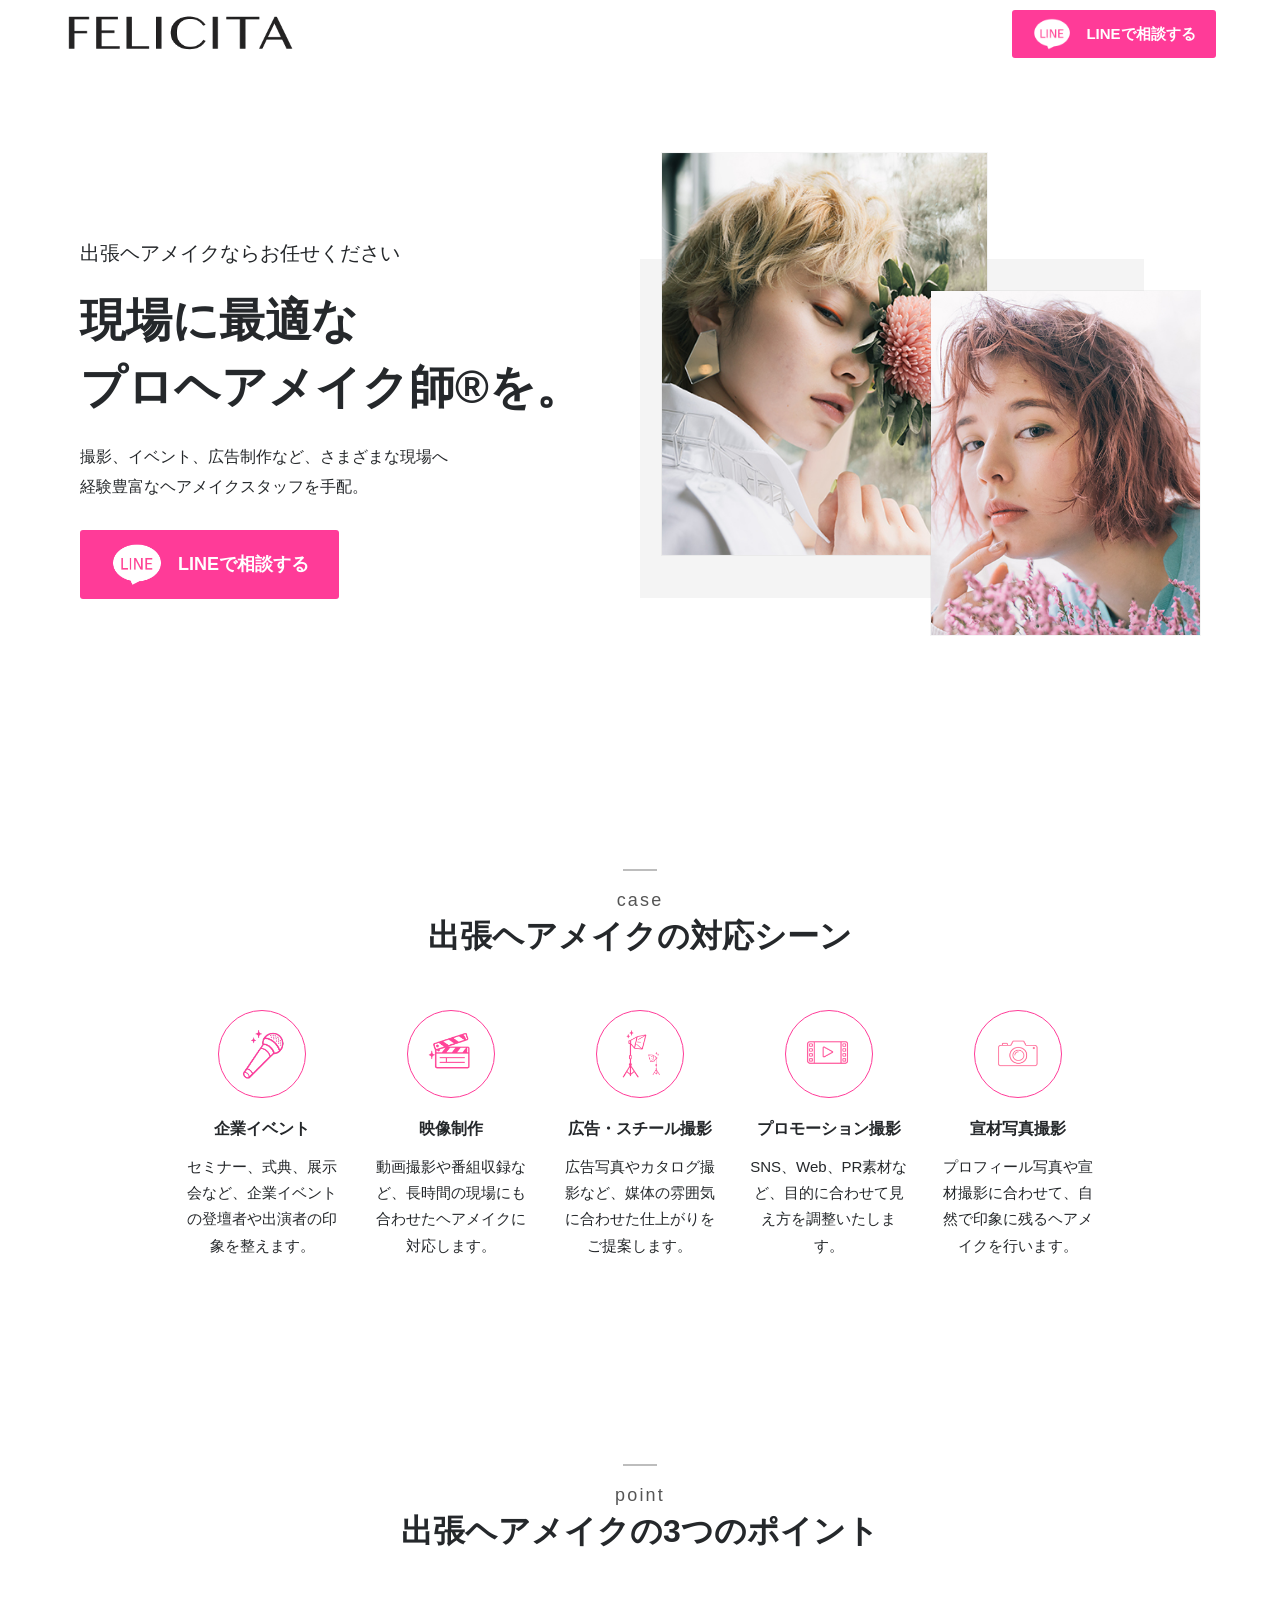
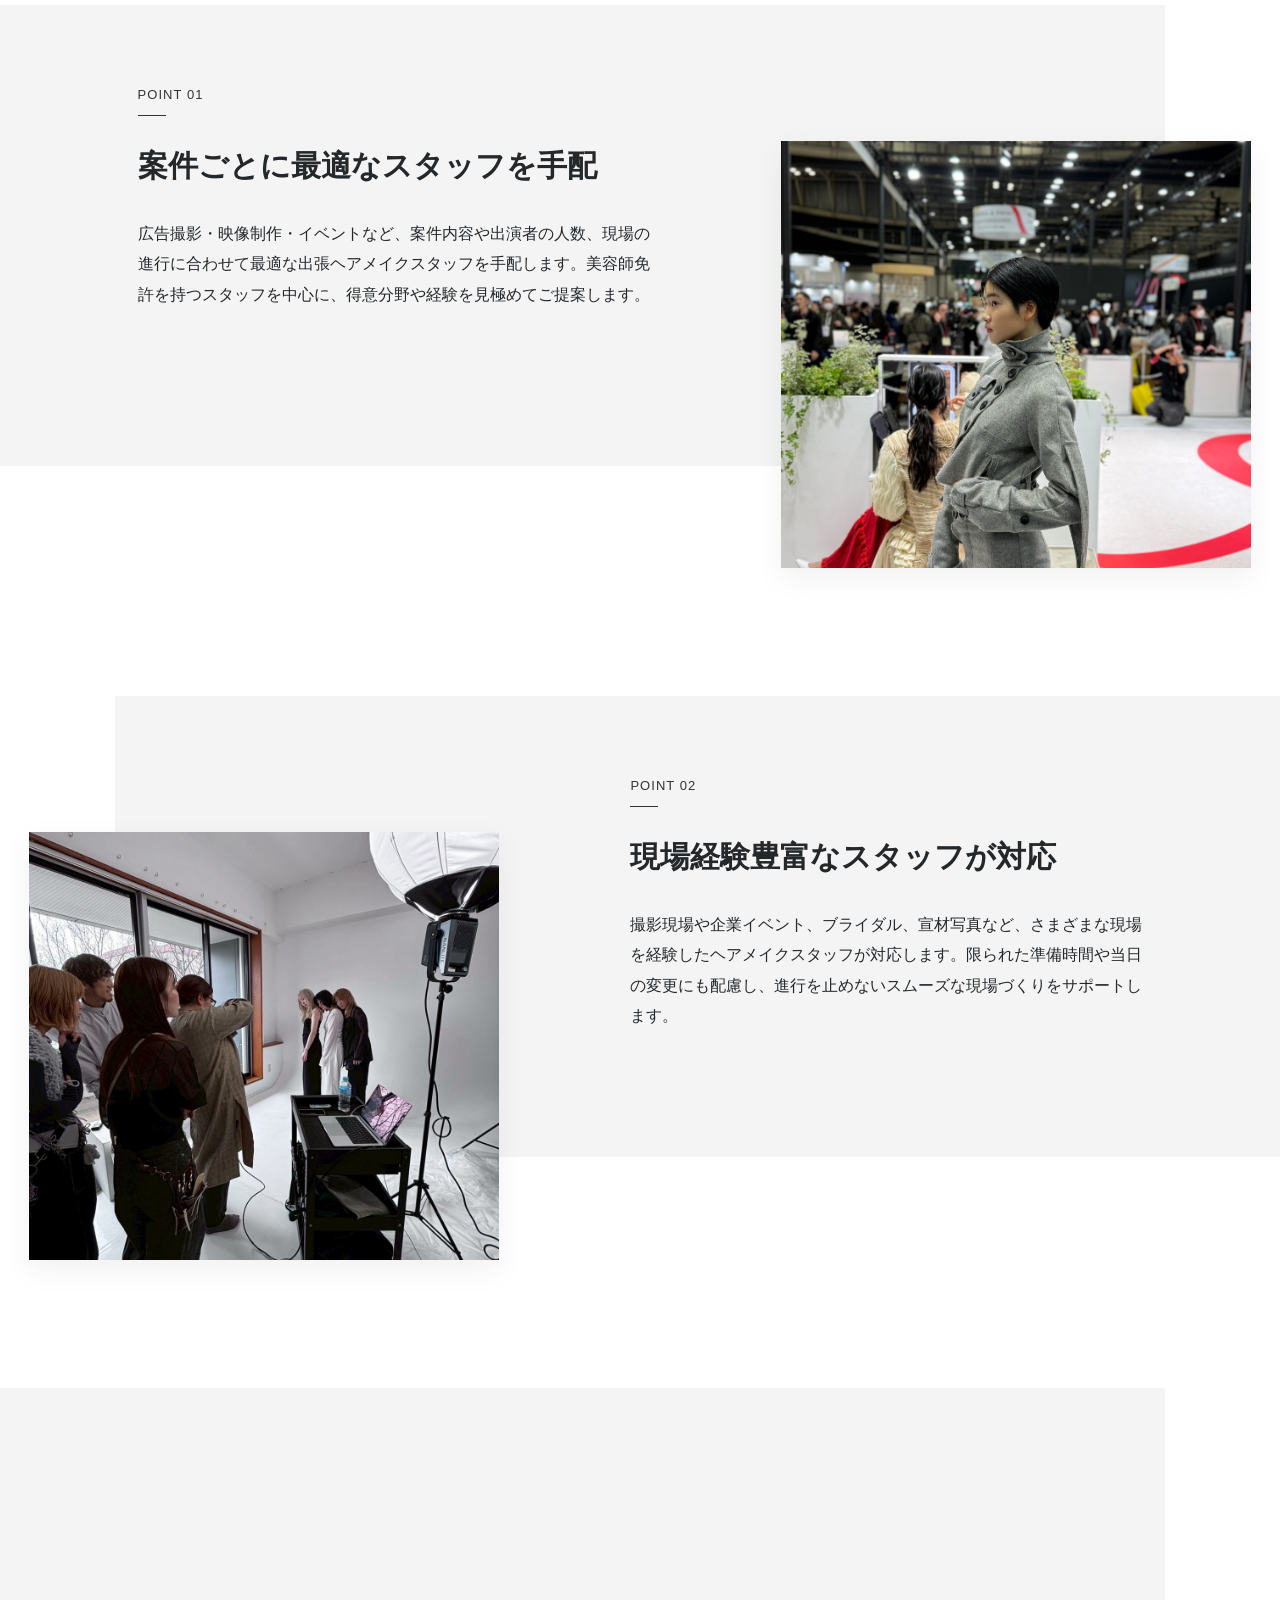
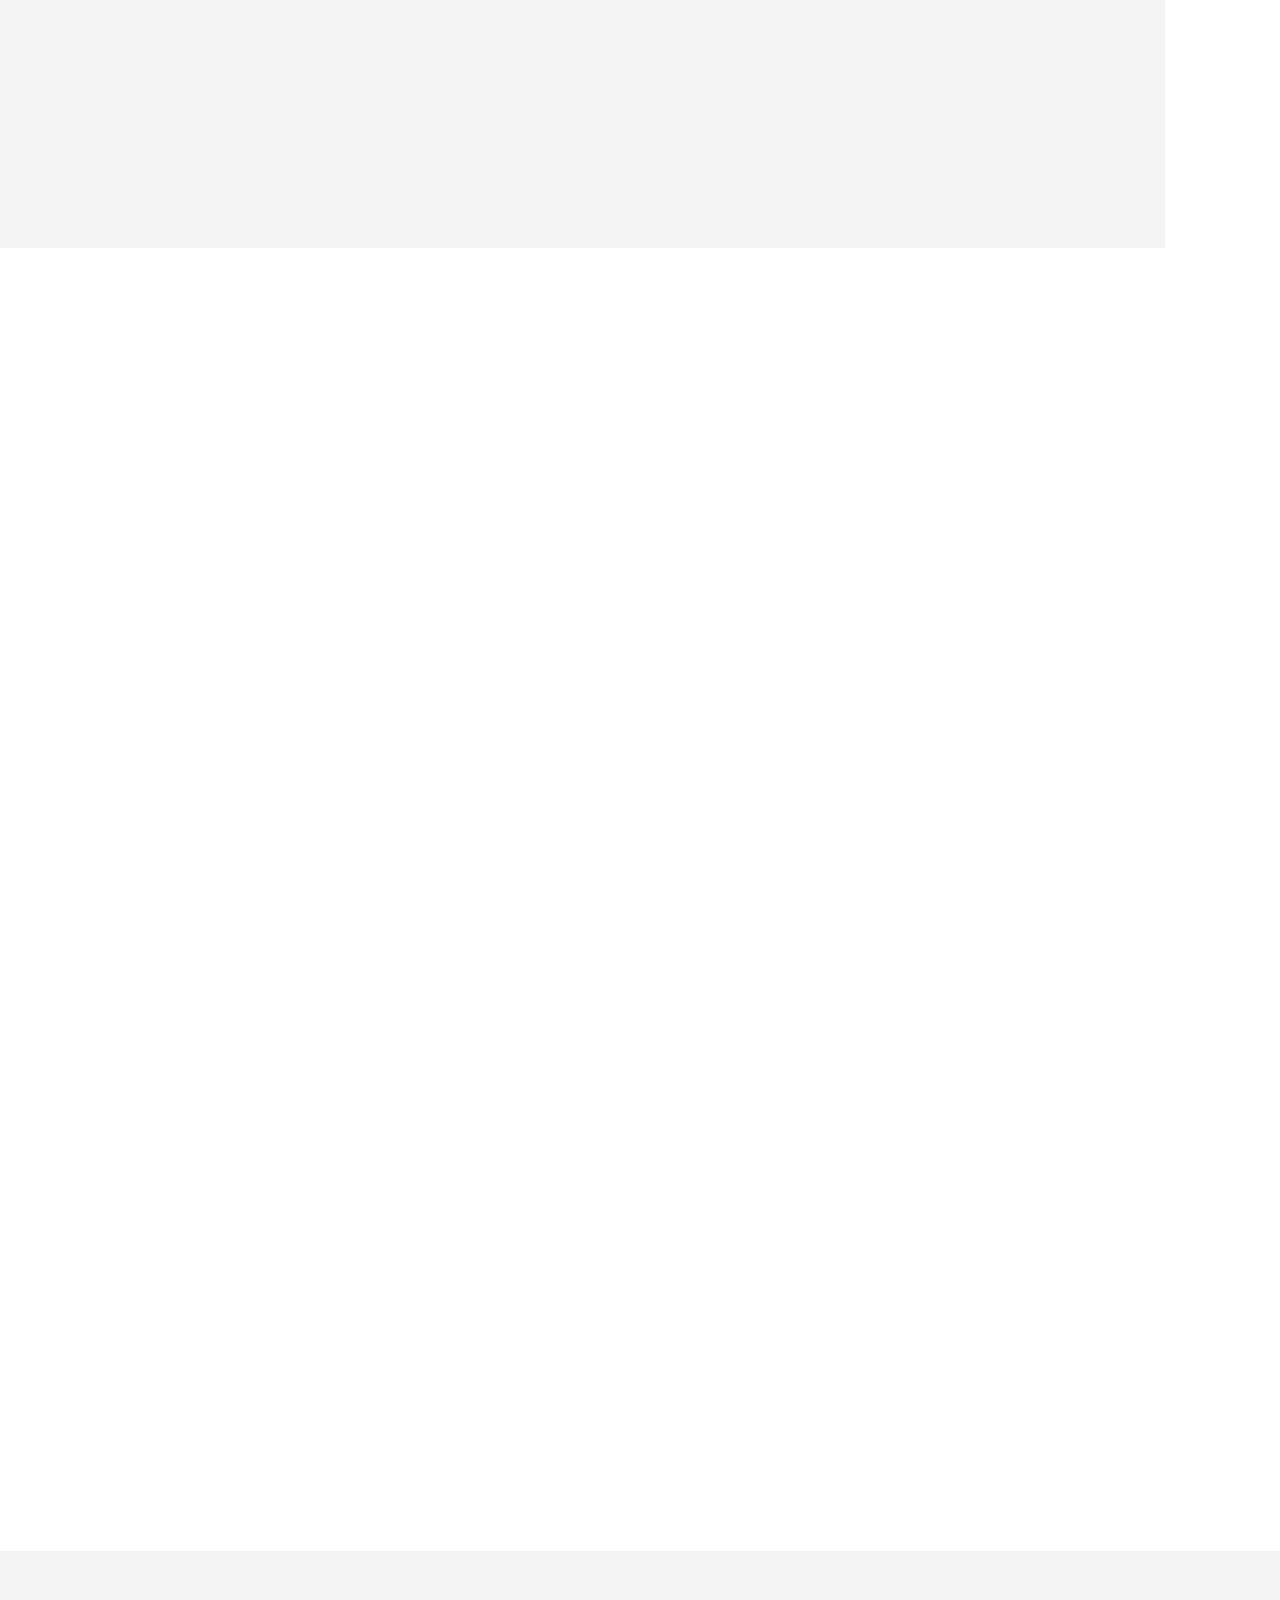
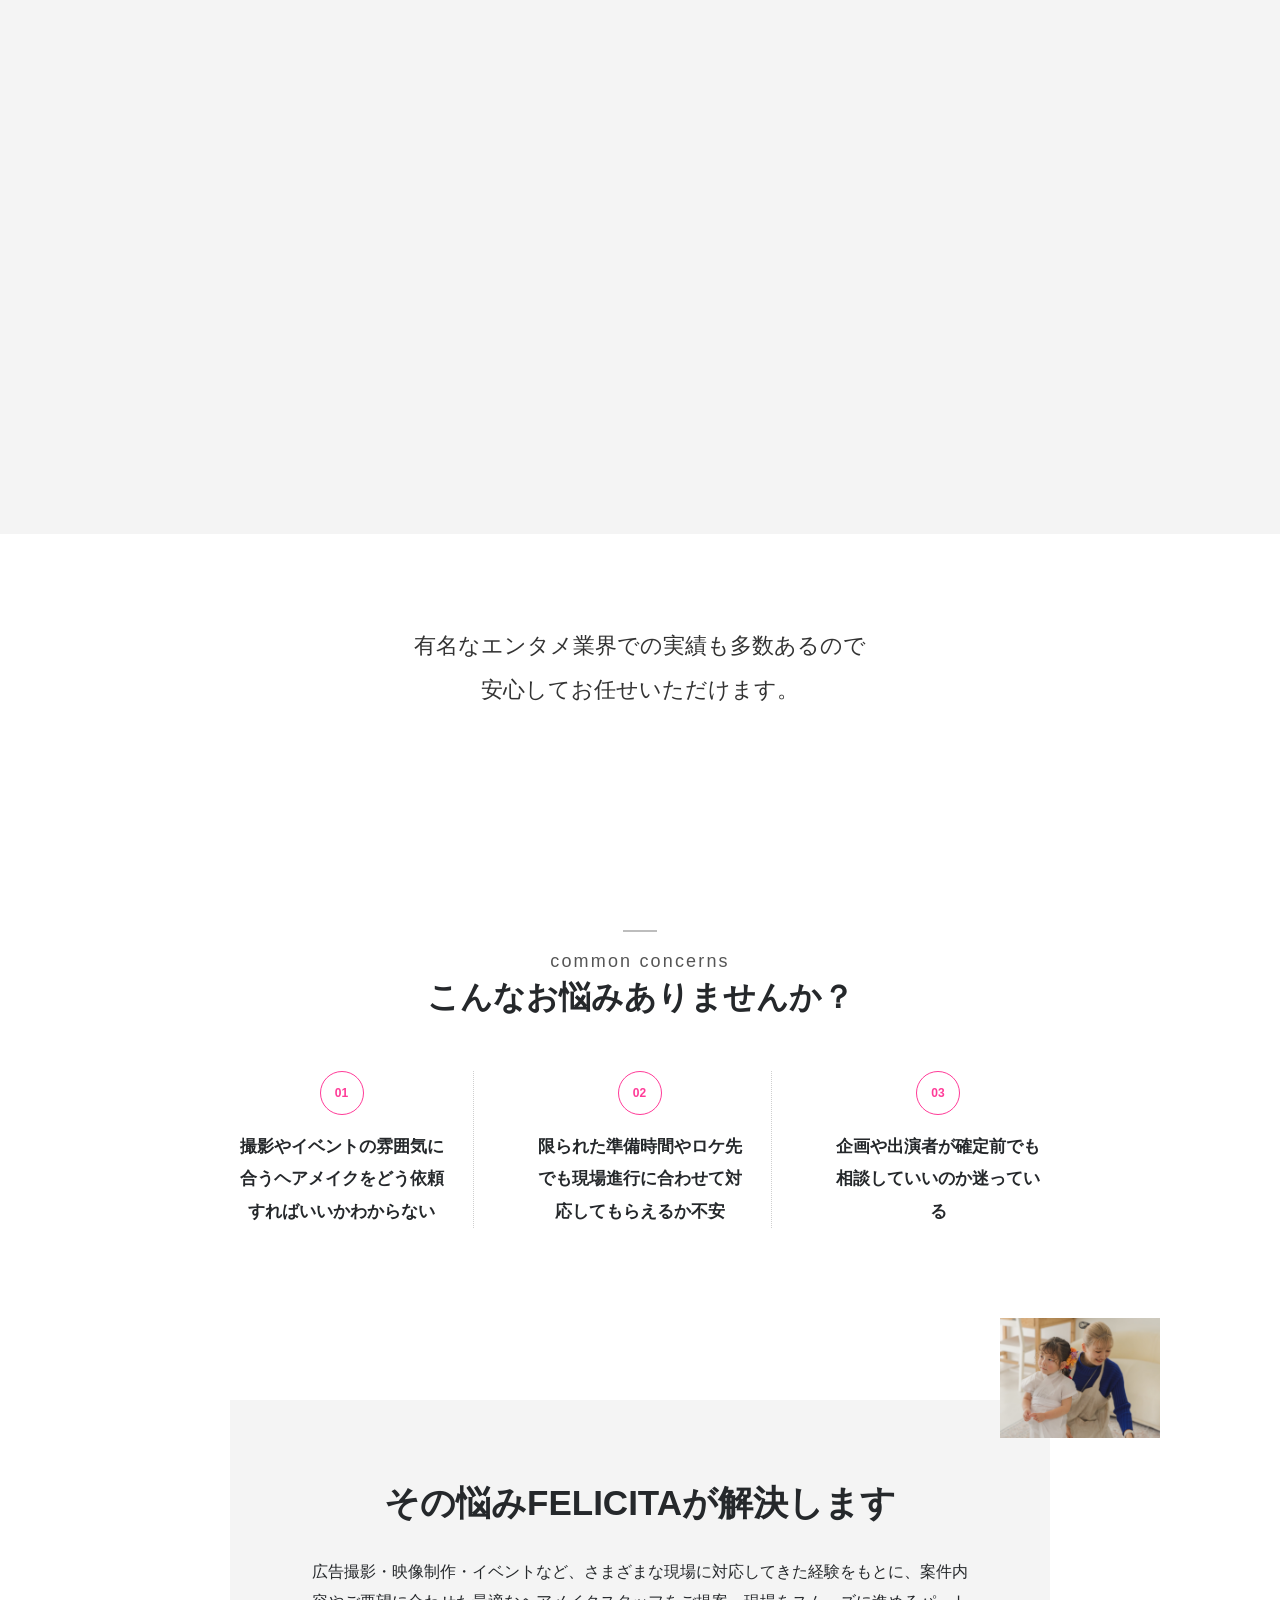
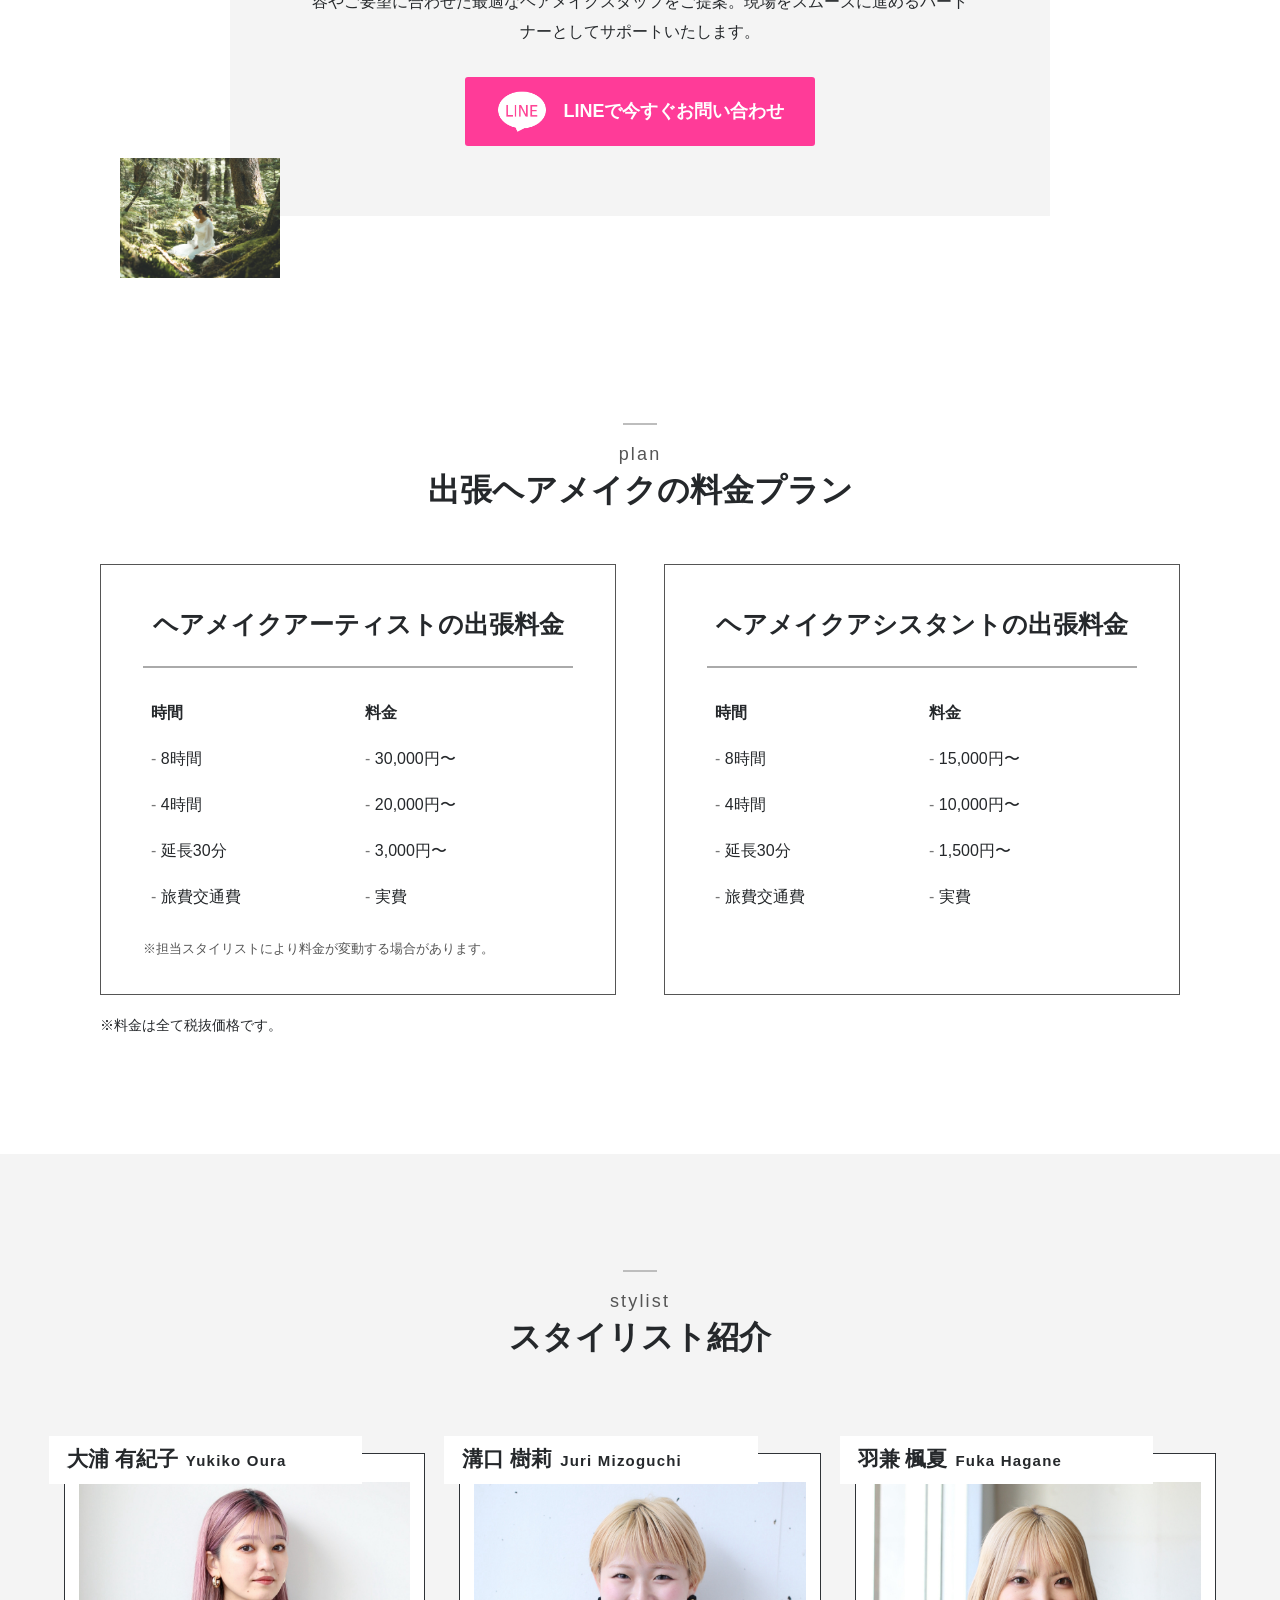
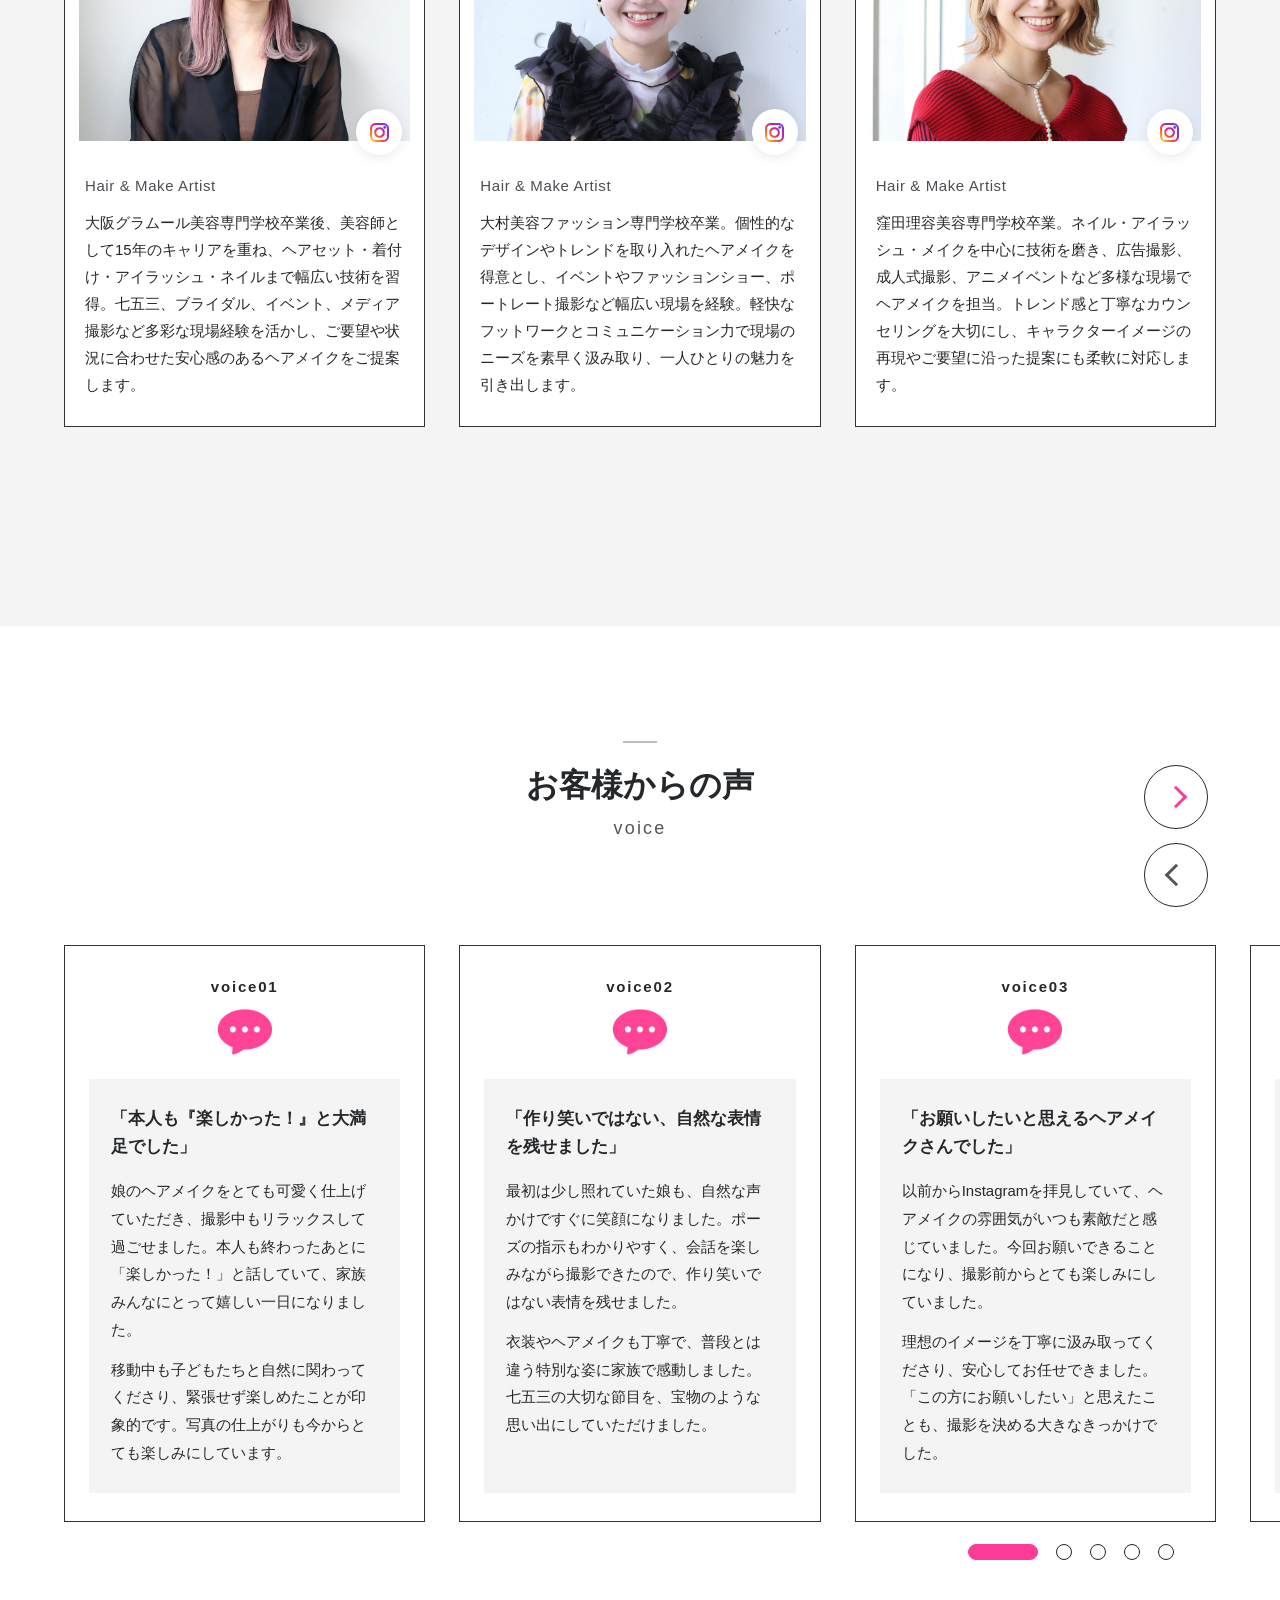
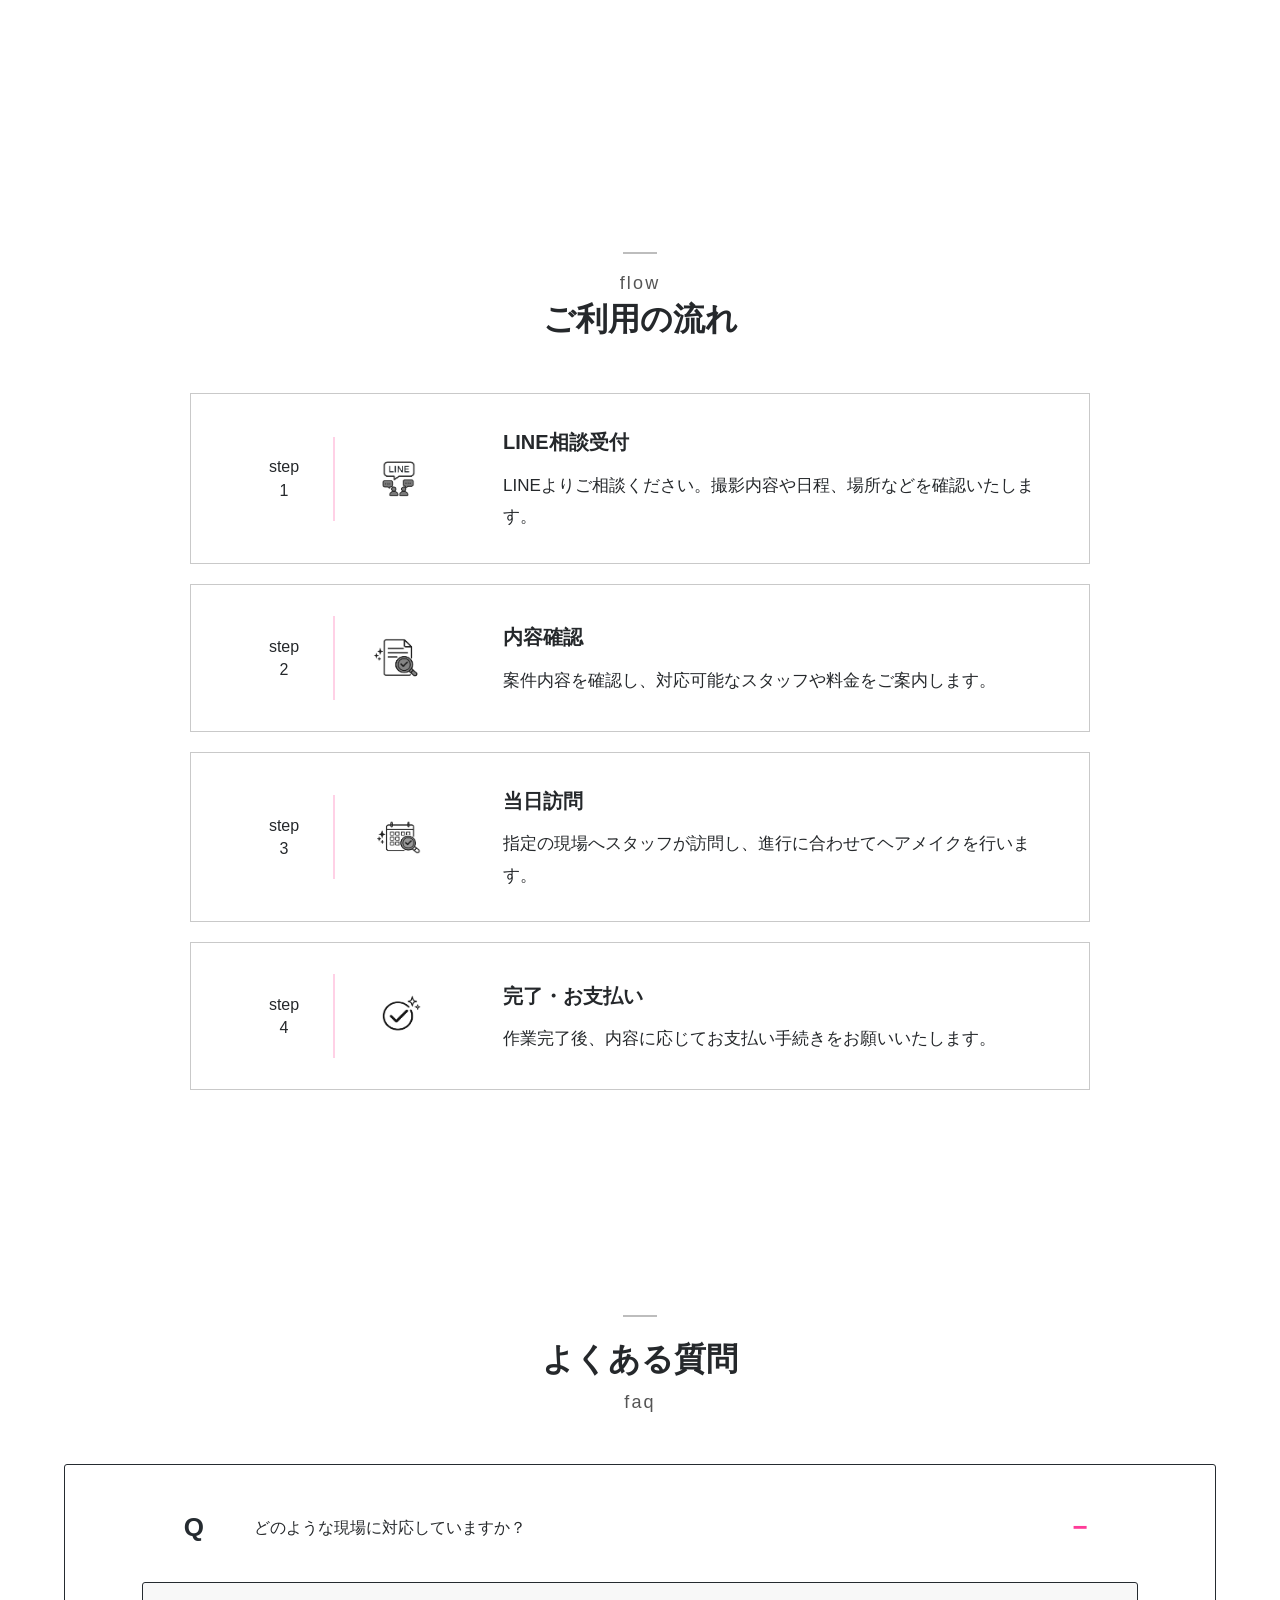
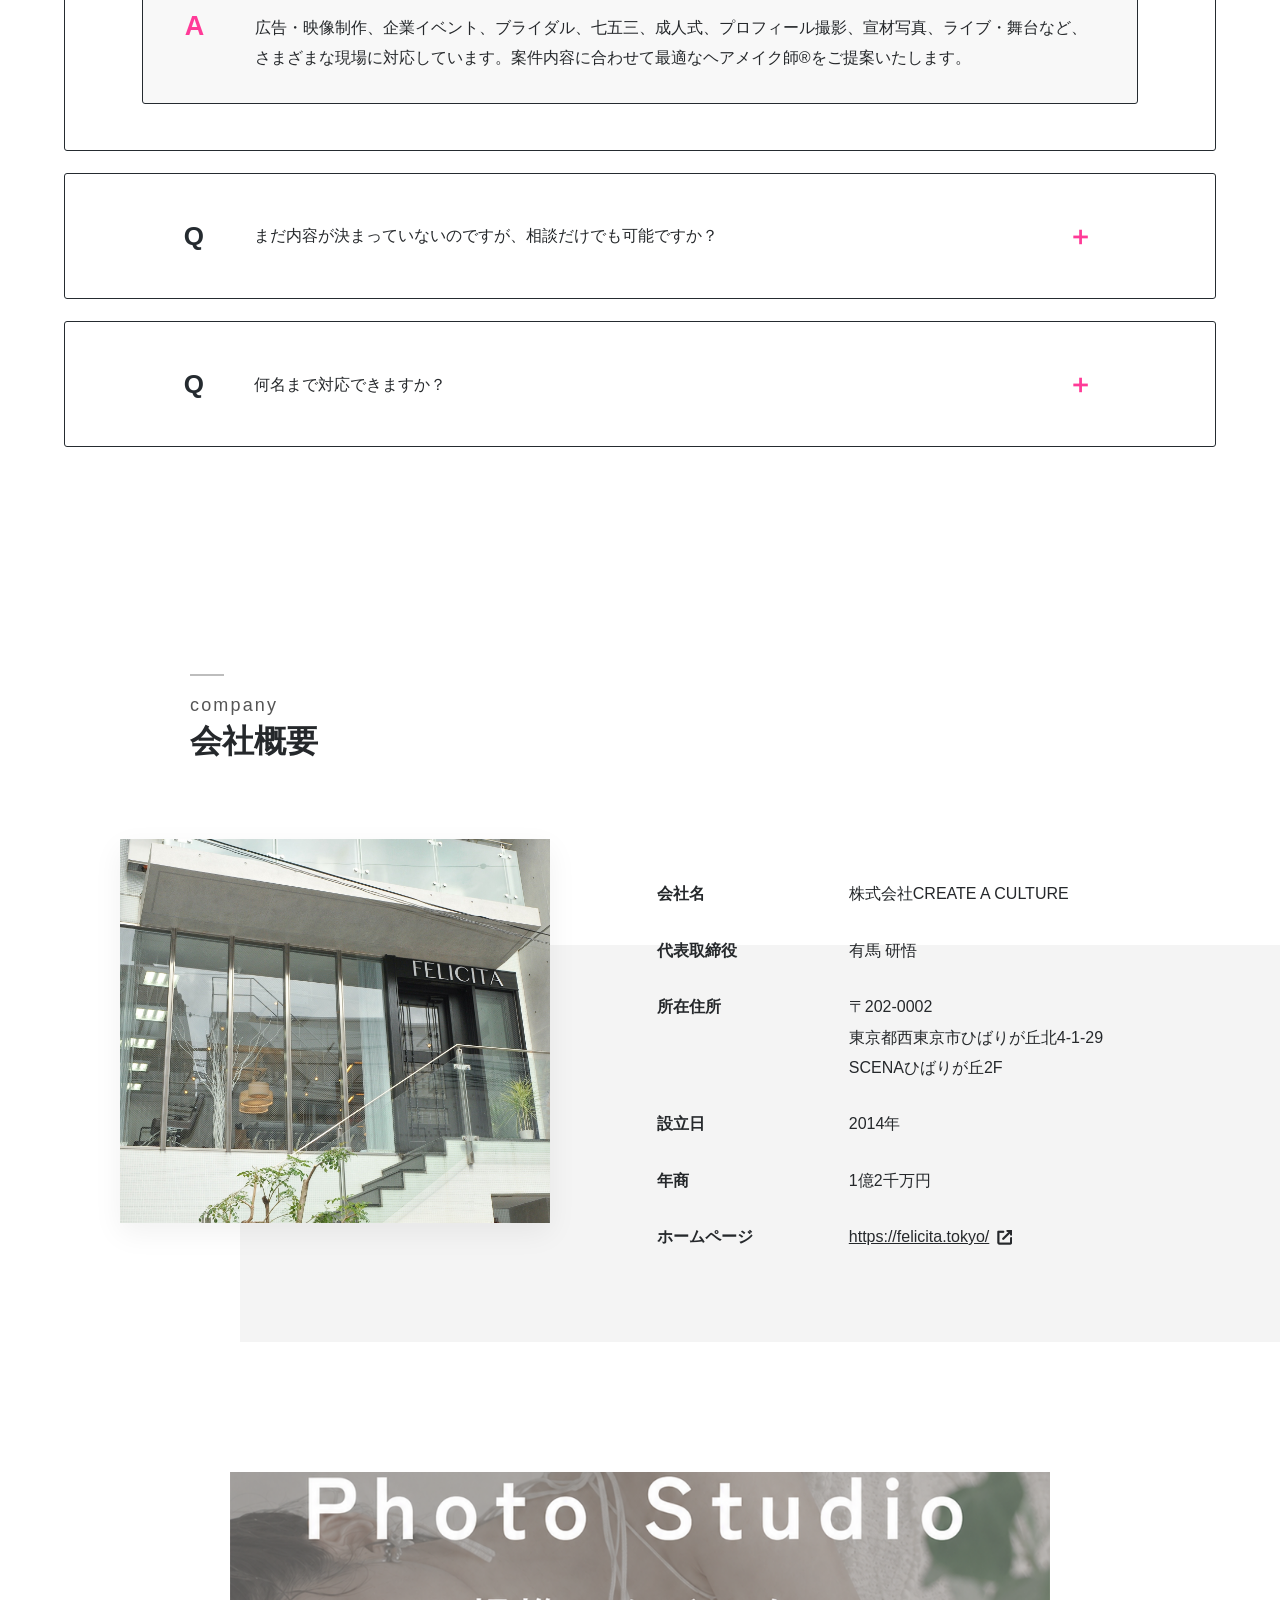
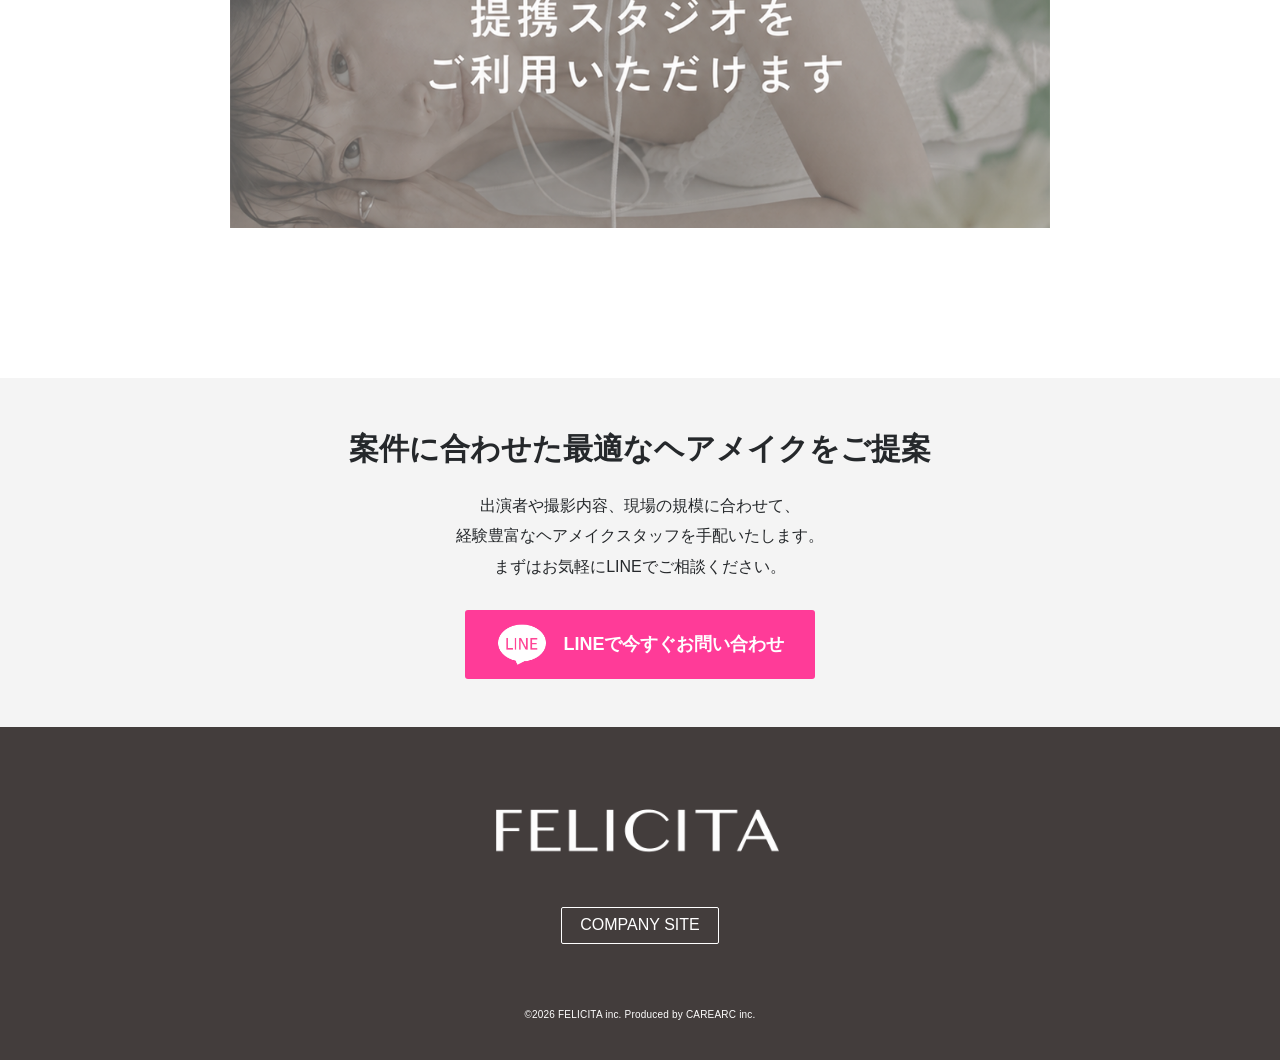
==== commit 1ee91212: "Add GitHub Pages files" ====
--- a/index.html
+++ b/index.html
@@ -15,7 +15,7 @@
   <meta name="twitter:title" content="出張ヘアメイク・撮影ヘアメイク手配ならFELICITA">
   <meta name="twitter:description" content="広告撮影、映像制作、企業イベント、宣材写真などの現場へ、経験豊富なプロヘアメイク師®を手配します。">
   <meta name="twitter:image" content="images/common/og-image.png">
-  <link rel="icon" href="images/common/favicon.ico" sizes="any">
+  <link rel="icon" href="images/common/favicon.png" type="image/png" sizes="any">
   <link rel="preconnect" href="https://cdn.jsdelivr.net">
   <link rel="stylesheet" href="https://cdn.jsdelivr.net/npm/swiper@11/swiper-bundle.min.css">
   <link rel="stylesheet" href="css/style.css">
@@ -294,6 +294,67 @@
       </div>
     </section>
 
+    <section class="section voice-section" id="voice">
+      <div class="section-heading">
+        <h2>お客様からの声</h2>
+        <p>voice</p>
+      </div>
+      <div class="voice-slider-wrap">
+        <div class="swiper voice-swiper">
+          <div class="swiper-wrapper">
+            <article class="swiper-slide voice-card">
+              <h2>voice01</h2>
+              <img class="voice-card__icon" src="images/voice/voice-icon.png" alt="" width="140" height="100">
+              <div class="voice-card__body">
+                <h3>「本人も『楽しかった！』と大満足でした」</h3>
+                <p>娘のヘアメイクをとても可愛く仕上げていただき、撮影中もリラックスして過ごせました。本人も終わったあとに「楽しかった！」と話していて、家族みんなにとって嬉しい一日になりました。</p>
+                <p>移動中も子どもたちと自然に関わってくださり、緊張せず楽しめたことが印象的です。写真の仕上がりも今からとても楽しみにしています。</p>
+              </div>
+            </article>
+            <article class="swiper-slide voice-card">
+              <h2>voice02</h2>
+              <img class="voice-card__icon" src="images/voice/voice-icon.png" alt="" width="140" height="100">
+              <div class="voice-card__body">
+                <h3>「作り笑いではない、自然な表情を残せました」</h3>
+                <p>最初は少し照れていた娘も、自然な声かけですぐに笑顔になりました。ポーズの指示もわかりやすく、会話を楽しみながら撮影できたので、作り笑いではない表情を残せました。</p>
+                <p>衣装やヘアメイクも丁寧で、普段とは違う特別な姿に家族で感動しました。七五三の大切な節目を、宝物のような思い出にしていただけました。</p>
+              </div>
+            </article>
+            <article class="swiper-slide voice-card">
+              <h2>voice03</h2>
+              <img class="voice-card__icon" src="images/voice/voice-icon.png" alt="" width="140" height="100">
+              <div class="voice-card__body">
+                <h3>「お願いしたいと思えるヘアメイクさんでした」</h3>
+                <p>以前からInstagramを拝見していて、ヘアメイクの雰囲気がいつも素敵だと感じていました。今回お願いできることになり、撮影前からとても楽しみにしていました。</p>
+                <p>理想のイメージを丁寧に汲み取ってくださり、安心してお任せできました。「この方にお願いしたい」と思えたことも、撮影を決める大きなきっかけでした。</p>
+              </div>
+            </article>
+            <article class="swiper-slide voice-card">
+              <h2>voice04</h2>
+              <img class="voice-card__icon" src="images/voice/voice-icon.png" alt="" width="140" height="100">
+              <div class="voice-card__body">
+                <h3>「一緒につくり上げる時間も特別でした」</h3>
+                <p>山や森での撮影経験を活かした、自然を感じるポートレートに仕上げていただきました。こちらのイメージも大切にしながら、一緒に作品をつくる時間がとても有意義でした。</p>
+                <p>撮影中はヘアメイクディレクターのサポートも心強く、安心して進められました。写真だけでなく、その場の空気まで思い出に残る撮影になりました。</p>
+              </div>
+            </article>
+            <article class="swiper-slide voice-card">
+              <h2>voice05</h2>
+              <img class="voice-card__icon" src="images/voice/voice-icon.png" alt="" width="140" height="100">
+              <div class="voice-card__body">
+                <h3>「急な変更にも柔軟で、安心して任せられました」</h3>
+                <p>企業イベントでのヘアメイクをお願いしました。問い合わせから当日までの対応がスムーズで、急な変更にも柔軟に対応していただけたため、安心してお任せできました。</p>
+                <p>当日の仕上がりもイメージ通りで、大変満足しています。状況に合わせて臨機応変に動いてくださる対応力が心強く、また機会があればお願いしたいです。</p>
+              </div>
+            </article>
+          </div>
+          <div class="voice-pagination"></div>
+        </div>
+        <button class="slider-arrow voice-arrow voice-arrow--prev" type="button" aria-label="前のお客様の声へ"></button>
+        <button class="slider-arrow voice-arrow voice-arrow--next" type="button" aria-label="次のお客様の声へ"></button>
+      </div>
+    </section>
+
     <section class="section" id="flow">
       <div class="section-heading">
         <p>flow</p>
--- a/css/style.css
+++ b/css/style.css
@@ -1219,7 +1219,7 @@
   z-index: 5;
   width: 64px;
   height: 64px;
-  border: 0;
+  border: 1px solid var(--color-text);
   border-radius: 50%;
   background: #fff;
   cursor: pointer;
@@ -1275,6 +1275,128 @@
 }
 
 .staff-swiper .swiper-pagination-bullet-active {
+  width: 70px;
+  background: var(--color-pink);
+  border-color: var(--color-pink);
+}
+
+.voice-section {
+  overflow: hidden;
+  padding-top: clamp(78px, 9vw, 118px);
+}
+
+.voice-slider-wrap {
+  position: relative;
+  width: min(100%, 1240px);
+  margin: 0 auto;
+  padding-top: 28px;
+}
+
+.voice-swiper {
+  overflow: visible;
+  padding: 26px 0 62px;
+}
+
+.voice-swiper .swiper-wrapper {
+  align-items: stretch;
+}
+
+.voice-swiper .swiper-slide {
+  height: auto;
+}
+
+.voice-card {
+  display: flex;
+  flex-direction: column;
+  align-items: center;
+  min-height: 456px;
+  padding: 30px 24px 28px;
+  border: 1px solid #2f3337;
+  background: #fff;
+}
+
+.voice-card h2 {
+  margin: 0 0 8px;
+  font-size: 15px;
+  font-weight: 700;
+  letter-spacing: .12em;
+  line-height: 1.4;
+  text-align: center;
+}
+
+.voice-card__icon {
+  display: block;
+  width: 70px;
+  height: auto;
+  margin: 0 auto 20px;
+}
+
+.voice-card__body {
+  display: flex;
+  flex: 1;
+  flex-direction: column;
+  width: 100%;
+  padding: 26px 22px;
+  background: #f4f4f4;
+}
+
+.voice-card__body h3 {
+  margin: 0 0 16px;
+  font-size: 17px;
+  font-weight: 700;
+  line-height: 1.65;
+}
+
+.voice-card__body p {
+  margin: 0 0 12px;
+  font-size: 15px;
+  line-height: 1.85;
+}
+
+.voice-card__body p:last-child {
+  margin-bottom: 0;
+}
+
+.voice-arrow--next {
+  top: -126px;
+  color: var(--color-pink);
+}
+
+.voice-arrow--next::before {
+  transform: rotate(45deg);
+}
+
+.voice-arrow--prev {
+  top: -48px;
+  color: #555;
+}
+
+.voice-arrow--prev::before {
+  transform: rotate(225deg);
+}
+
+.voice-swiper .voice-pagination {
+  position: static;
+  display: flex;
+  justify-content: flex-end;
+  align-items: center;
+  gap: 10px;
+  width: min(100%, 1120px);
+  margin: 22px auto 0;
+  padding-right: 22px;
+}
+
+.voice-swiper .swiper-pagination-bullet {
+  width: 16px;
+  height: 16px;
+  margin: 0;
+  background: #fff;
+  border: 1px solid #1f2326;
+  border-radius: 999px;
+  opacity: 1;
+}
+
+.voice-swiper .swiper-pagination-bullet-active {
   width: 70px;
   background: var(--color-pink);
   border-color: var(--color-pink);
@@ -2734,6 +2856,73 @@
     line-height: 1.75;
   }
 
+  .voice-section {
+    padding-top: 76px;
+  }
+
+  .voice-slider-wrap {
+    width: min(100%, 420px);
+    padding-top: 8px;
+  }
+
+  .voice-swiper {
+    padding-bottom: 48px;
+  }
+
+  .voice-card {
+    min-height: 430px;
+    padding: 24px 18px 22px;
+  }
+
+  .voice-card h2 {
+    font-size: 14px;
+  }
+
+  .voice-card__icon {
+    width: 60px;
+    margin-bottom: 18px;
+  }
+
+  .voice-card__body {
+    padding: 22px 18px;
+  }
+
+  .voice-card__body h3 {
+    margin-bottom: 14px;
+    font-size: 15px;
+    line-height: 1.6;
+  }
+
+  .voice-card__body p {
+    font-size: 14px;
+    line-height: 1.8;
+  }
+
+  .voice-arrow--next {
+    top: -102px;
+    right: 0;
+  }
+
+  .voice-arrow--prev {
+    top: -42px;
+    right: 0;
+  }
+
+  .voice-swiper .voice-pagination {
+    justify-content: center;
+    gap: 8px;
+    padding-right: 0;
+  }
+
+  .voice-swiper .swiper-pagination-bullet {
+    width: 12px;
+    height: 12px;
+  }
+
+  .voice-swiper .swiper-pagination-bullet-active {
+    width: 48px;
+  }
+
   .slider-arrow--next {
     top: -102px;
     right: 0;
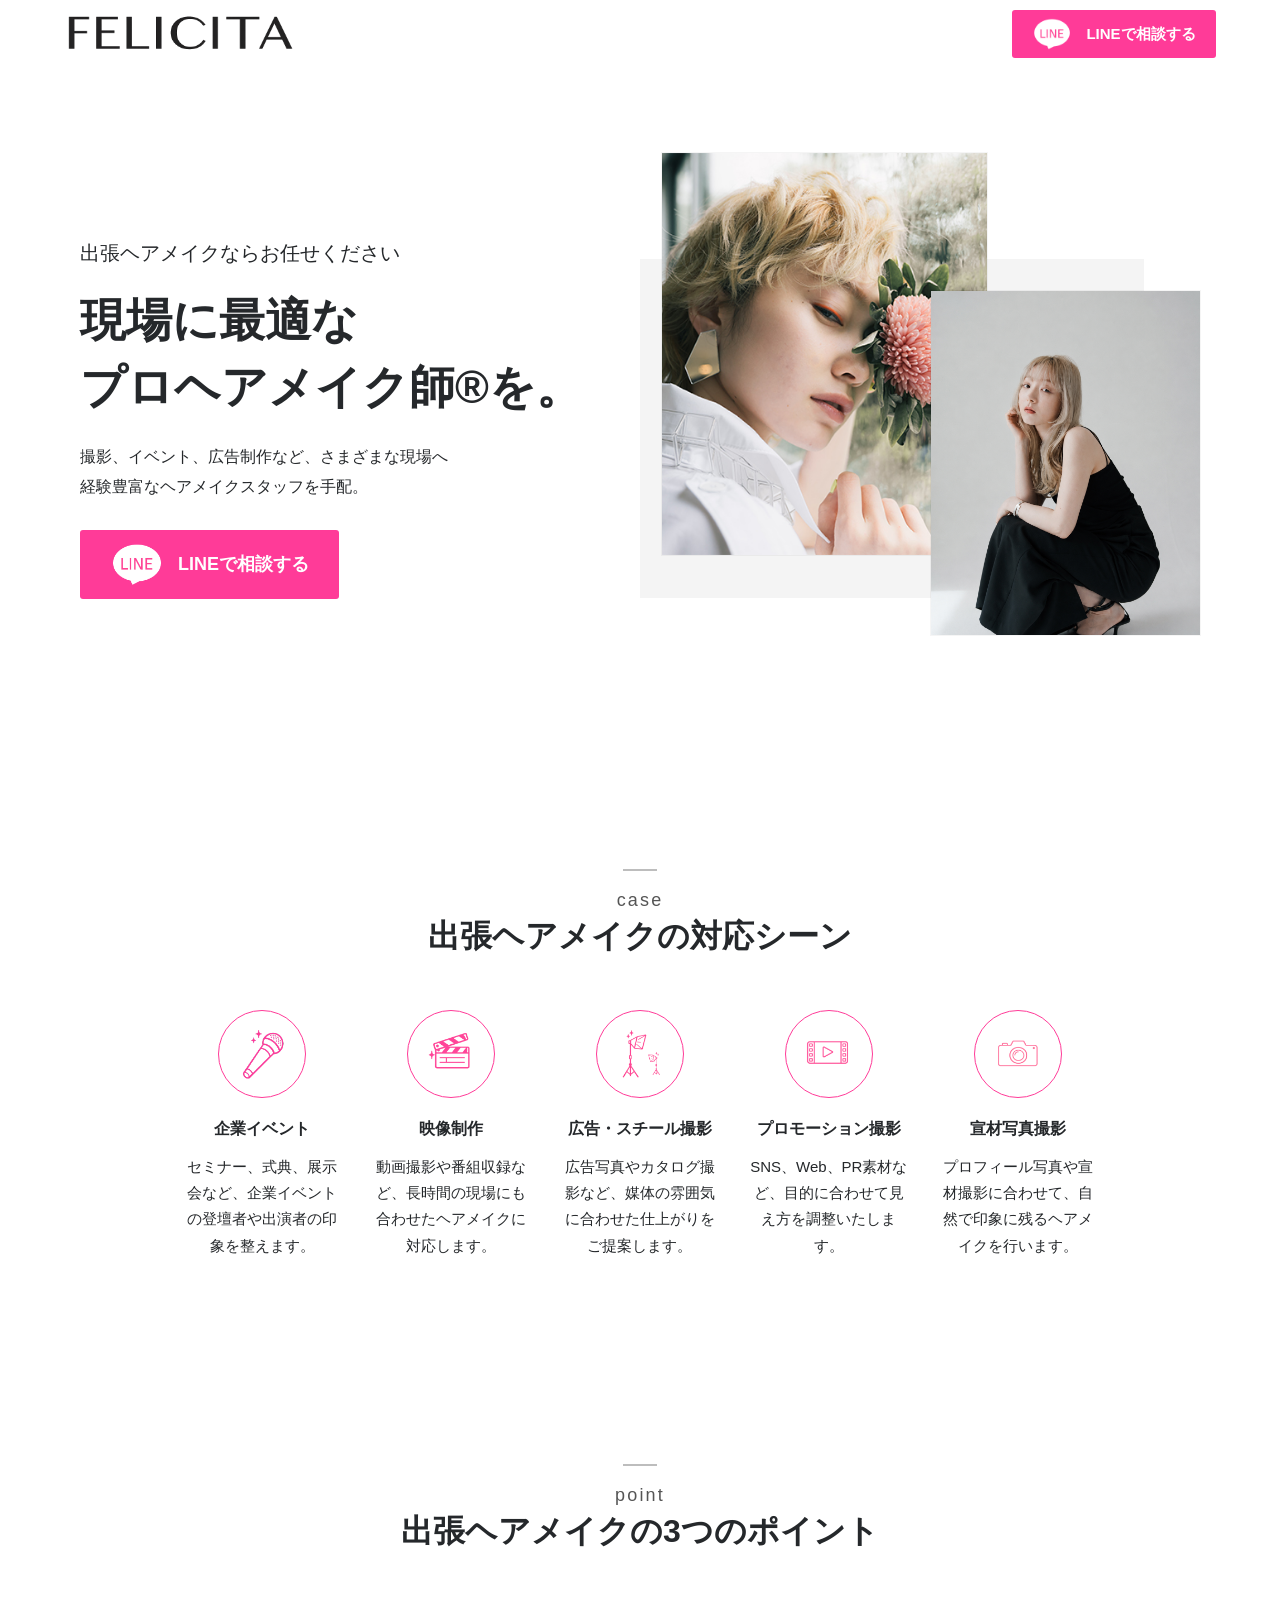
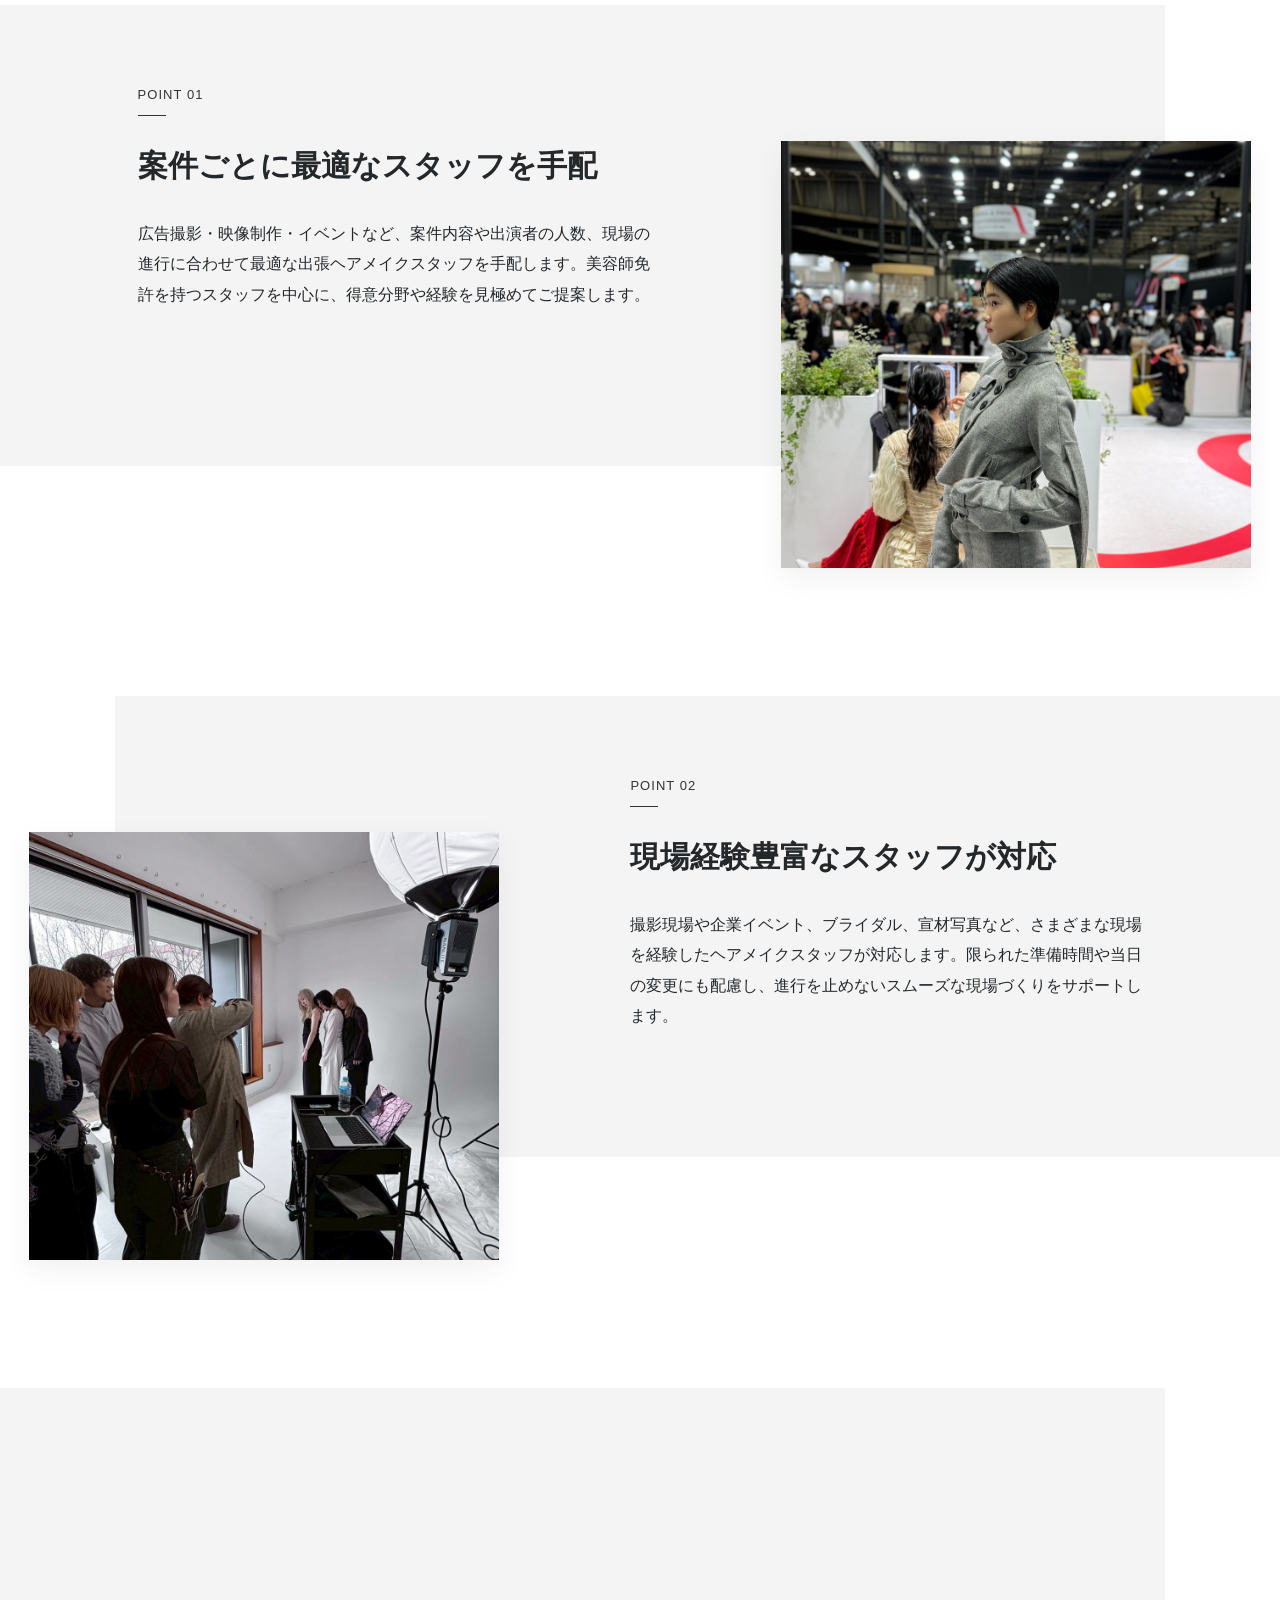
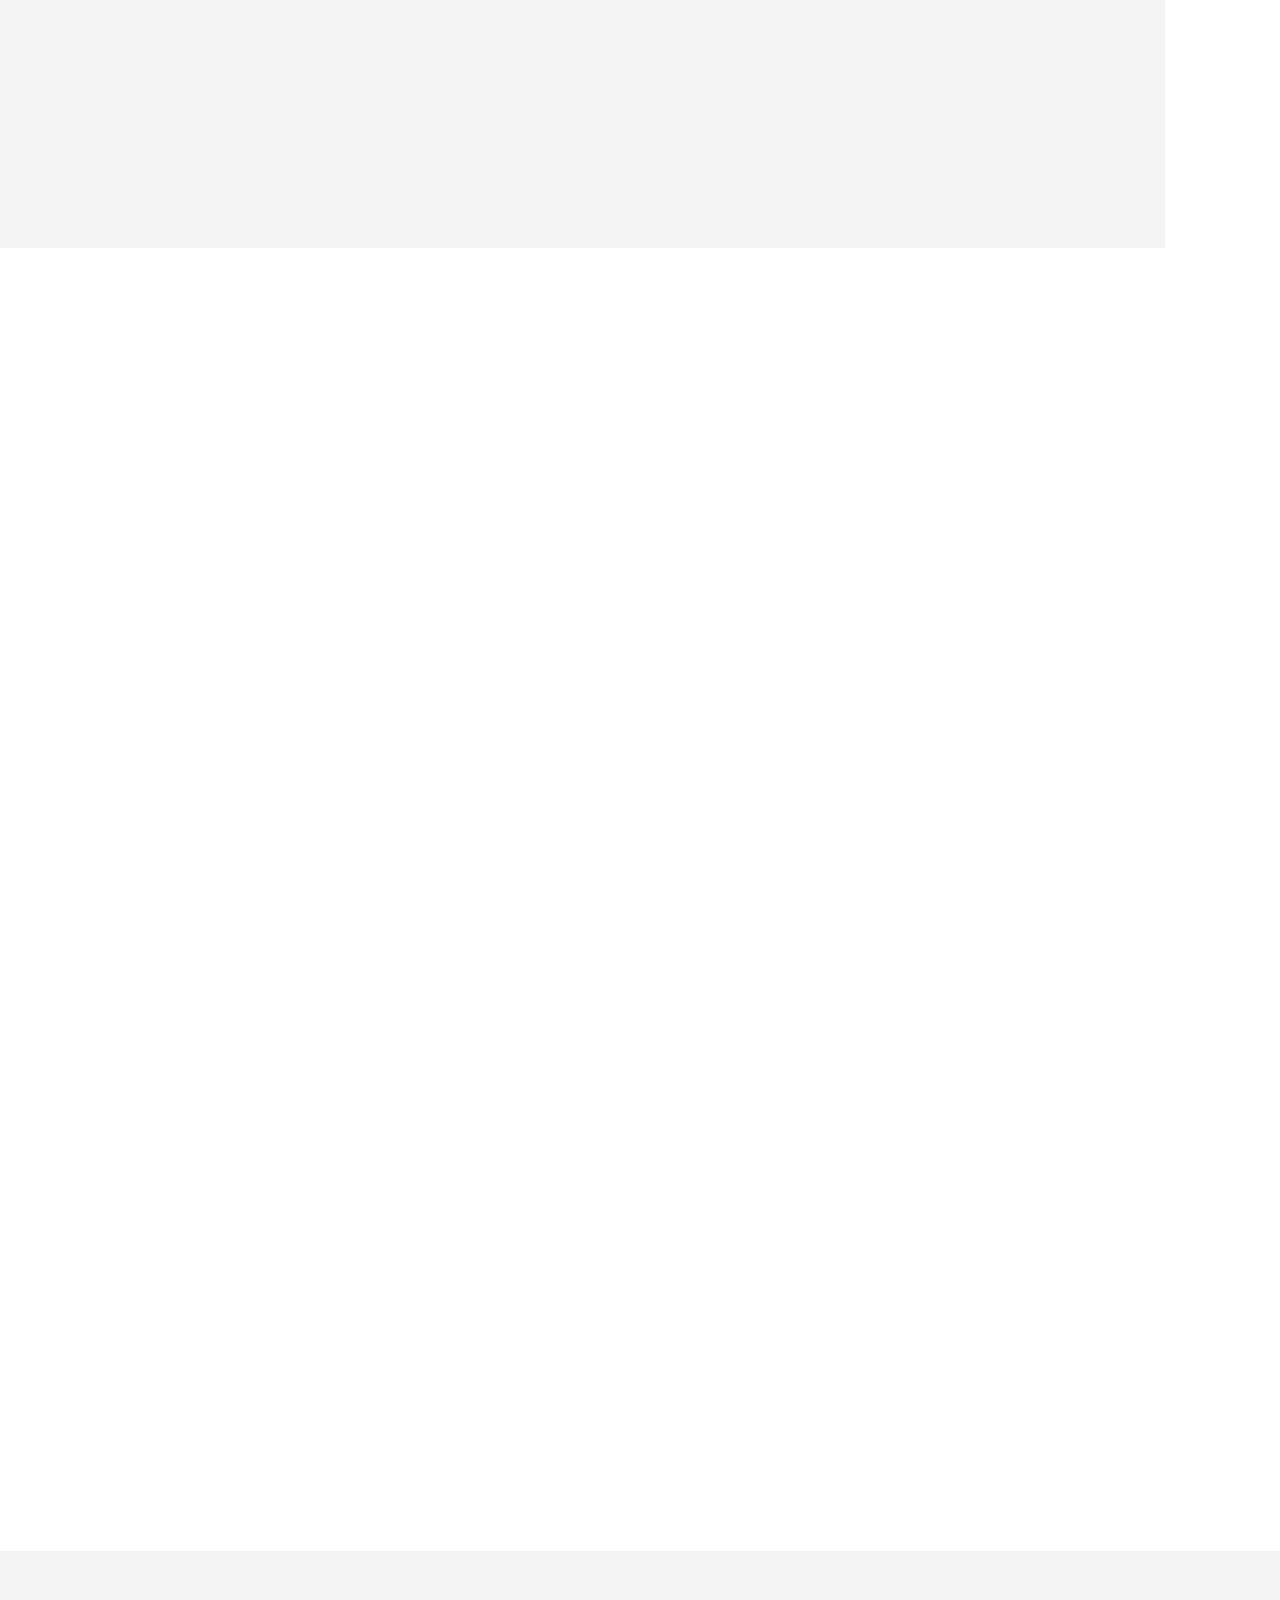
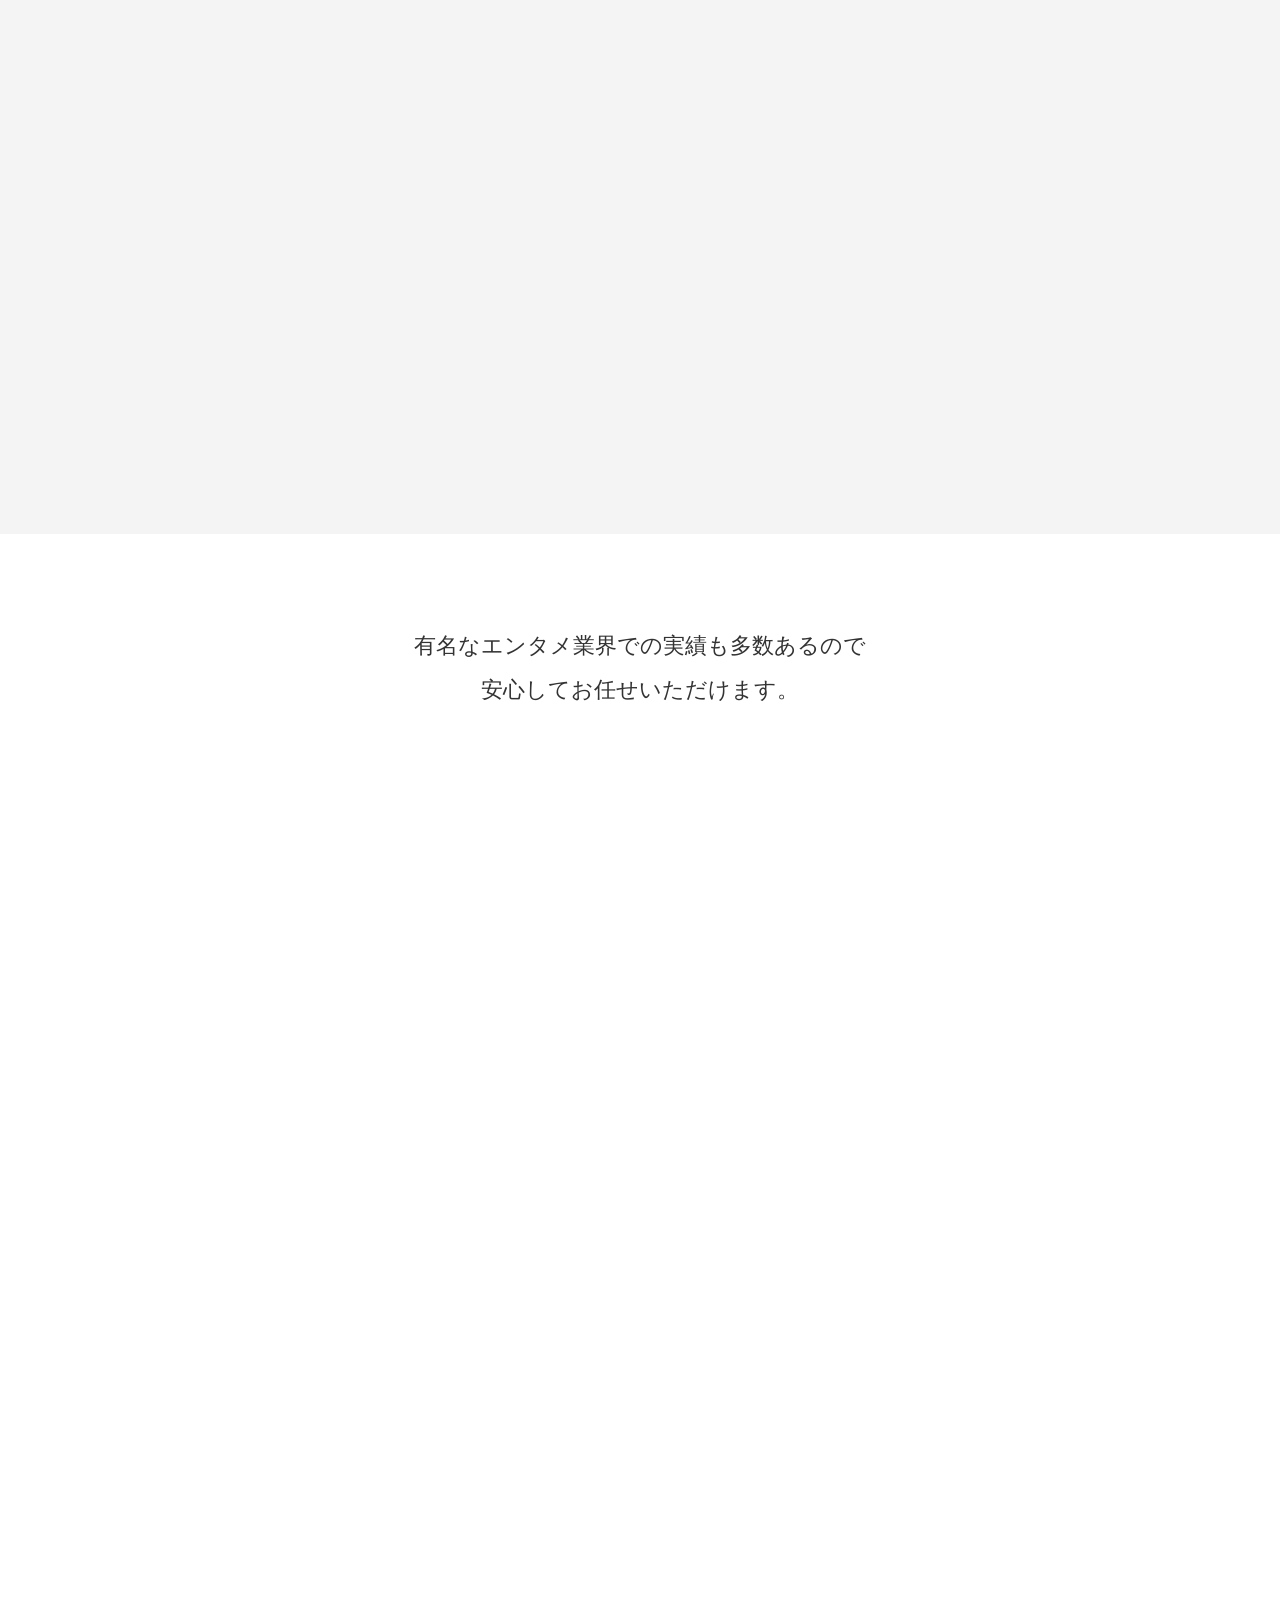
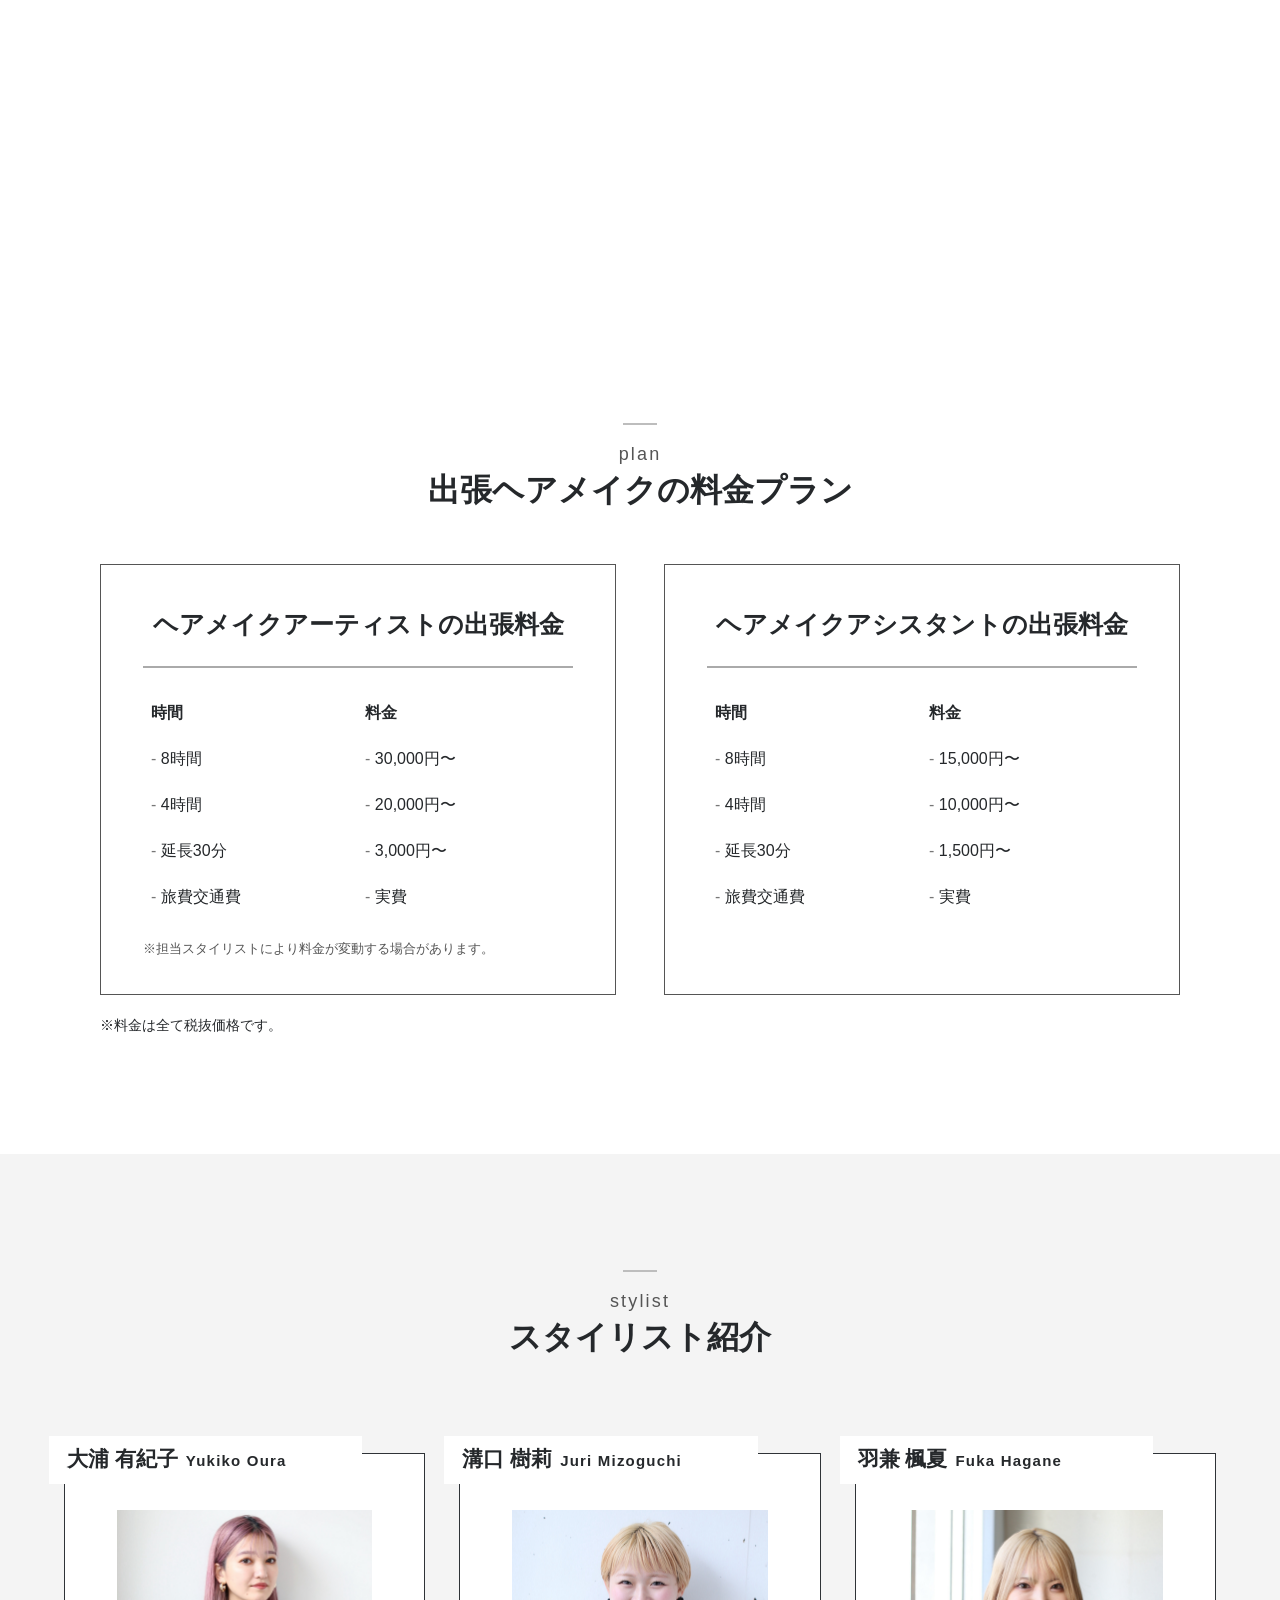
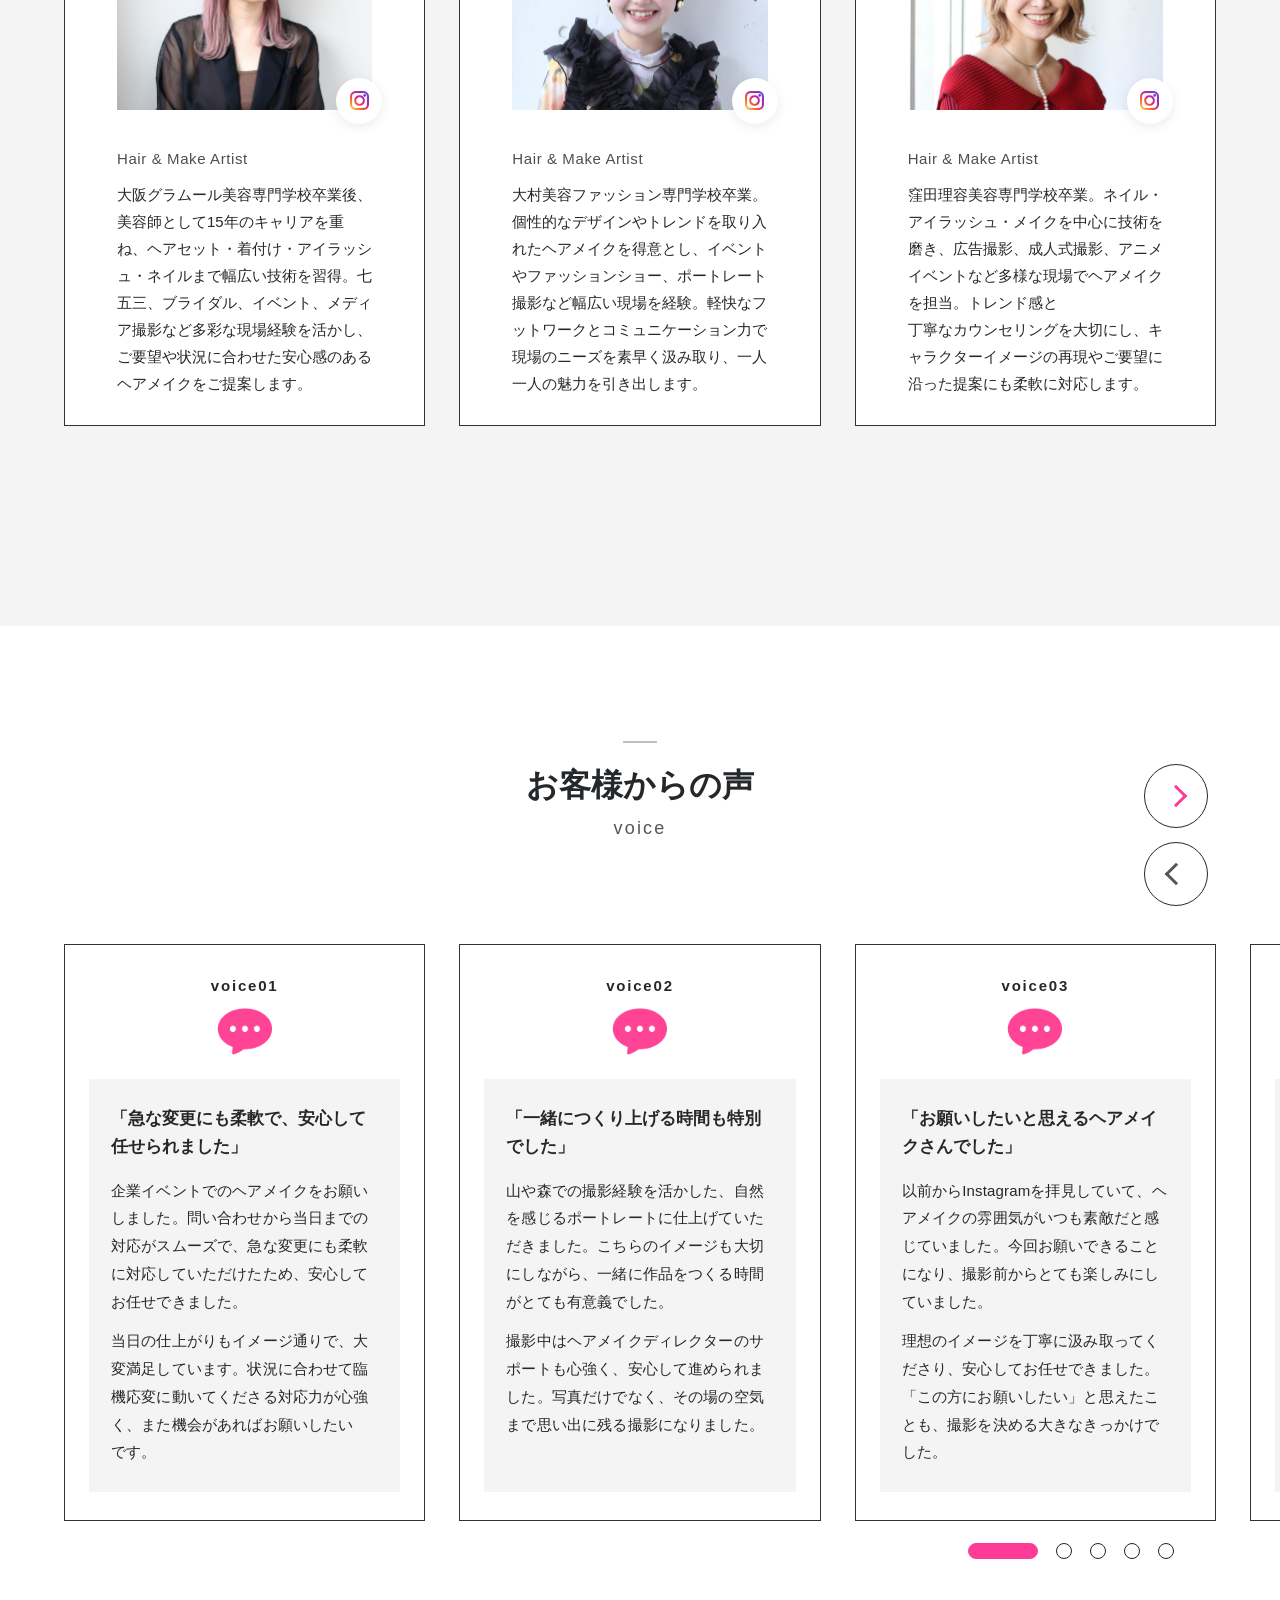
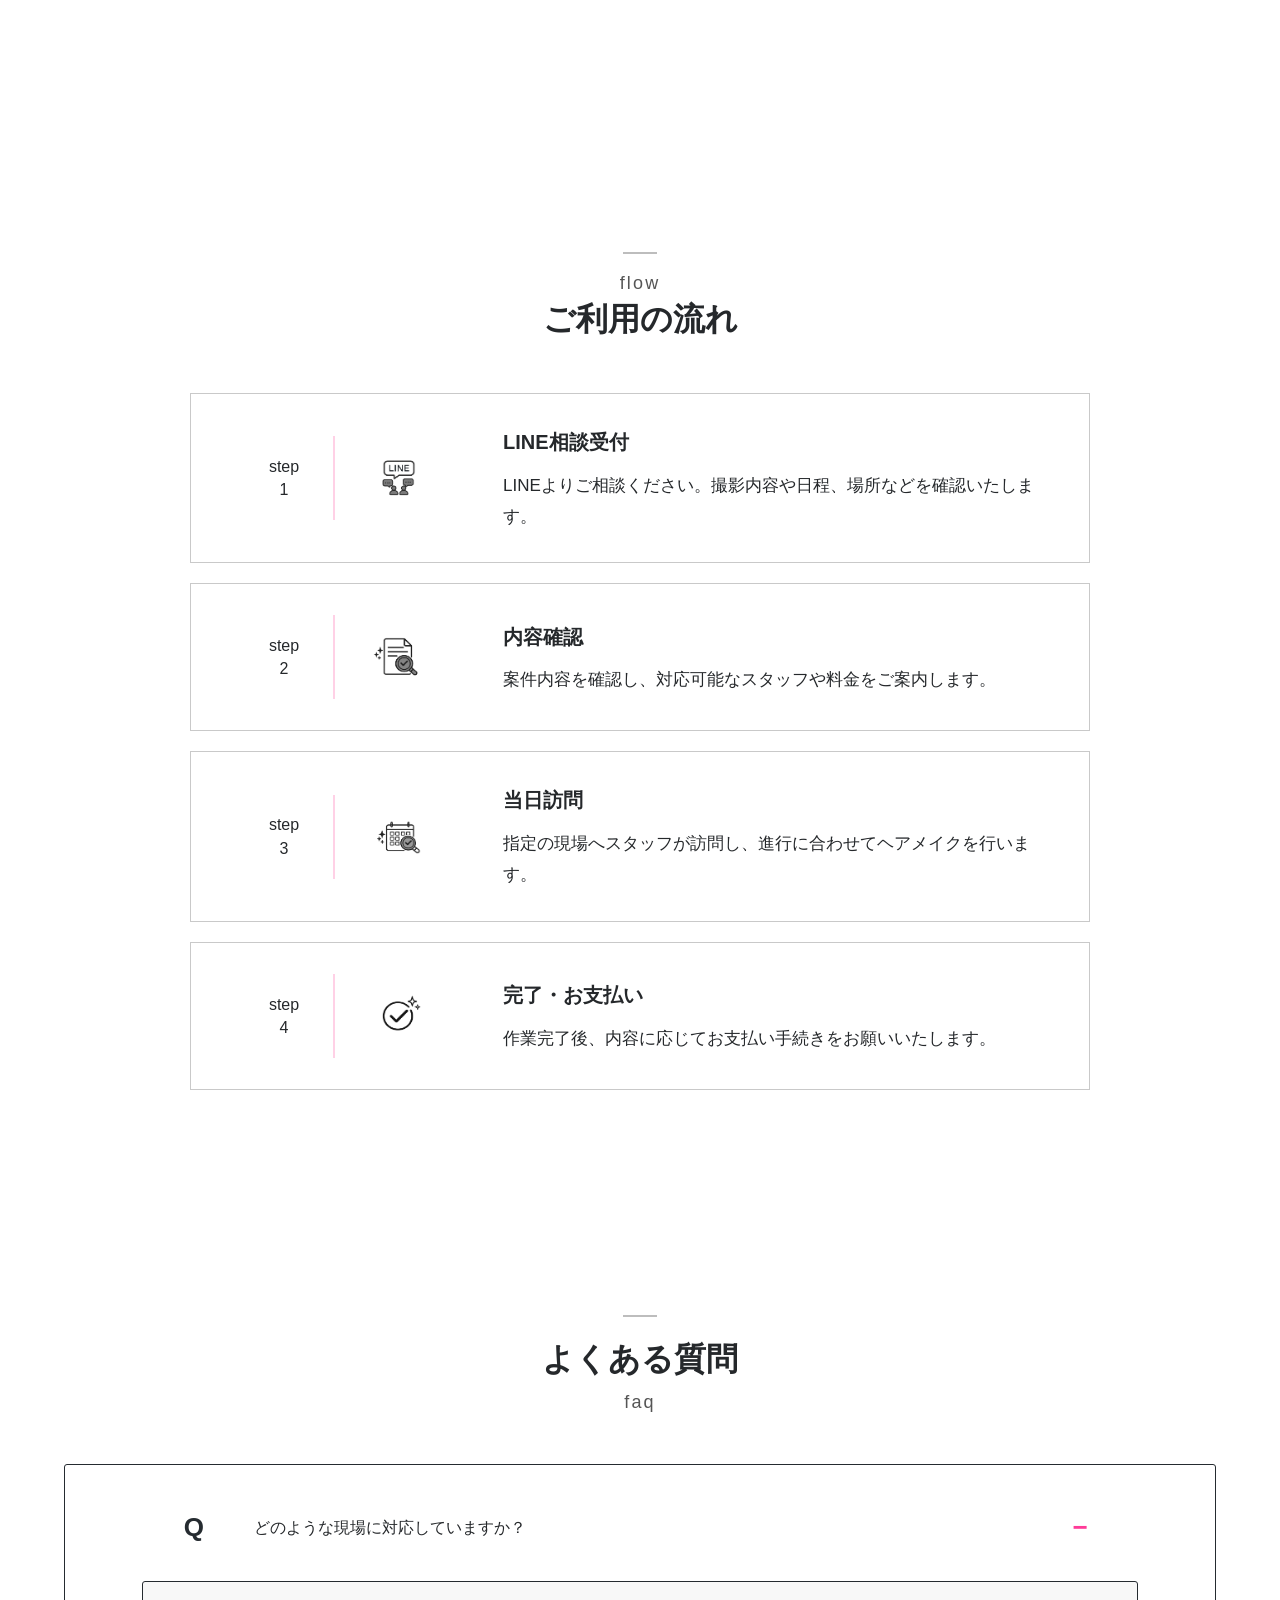
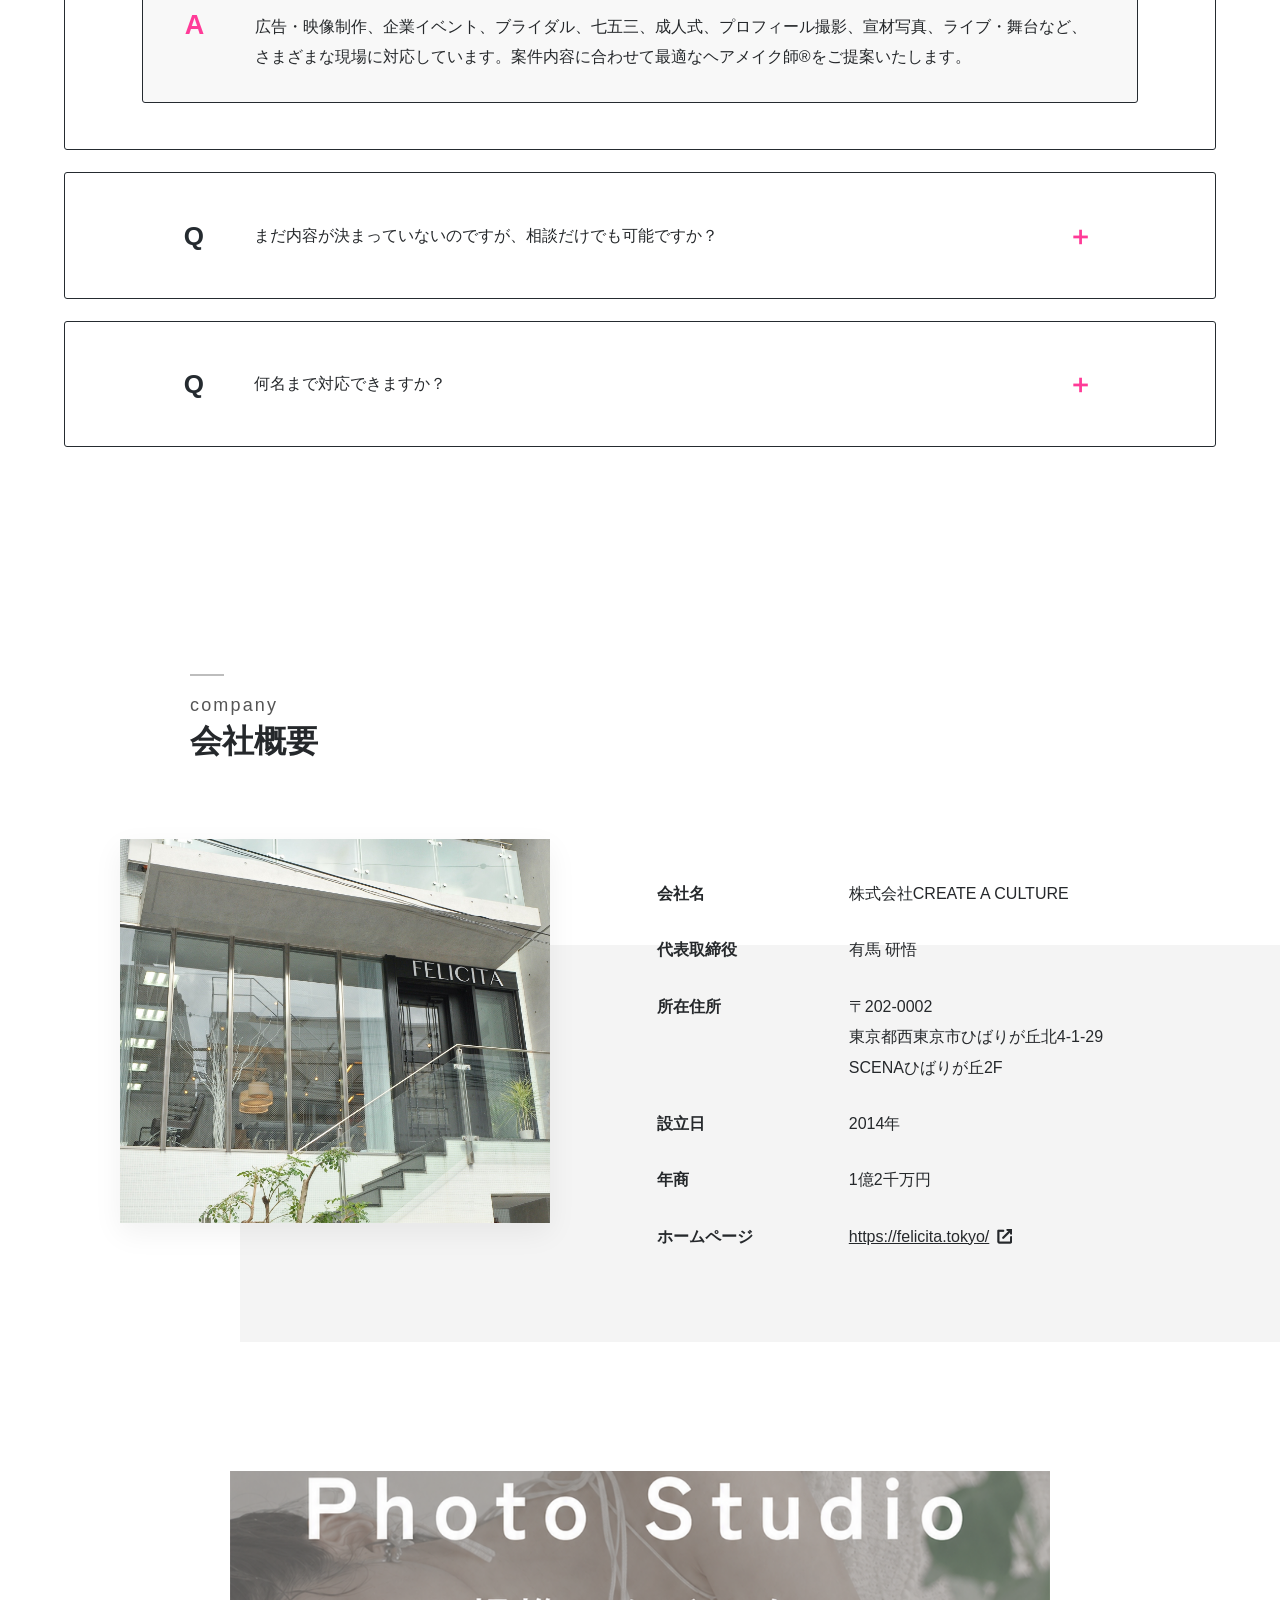
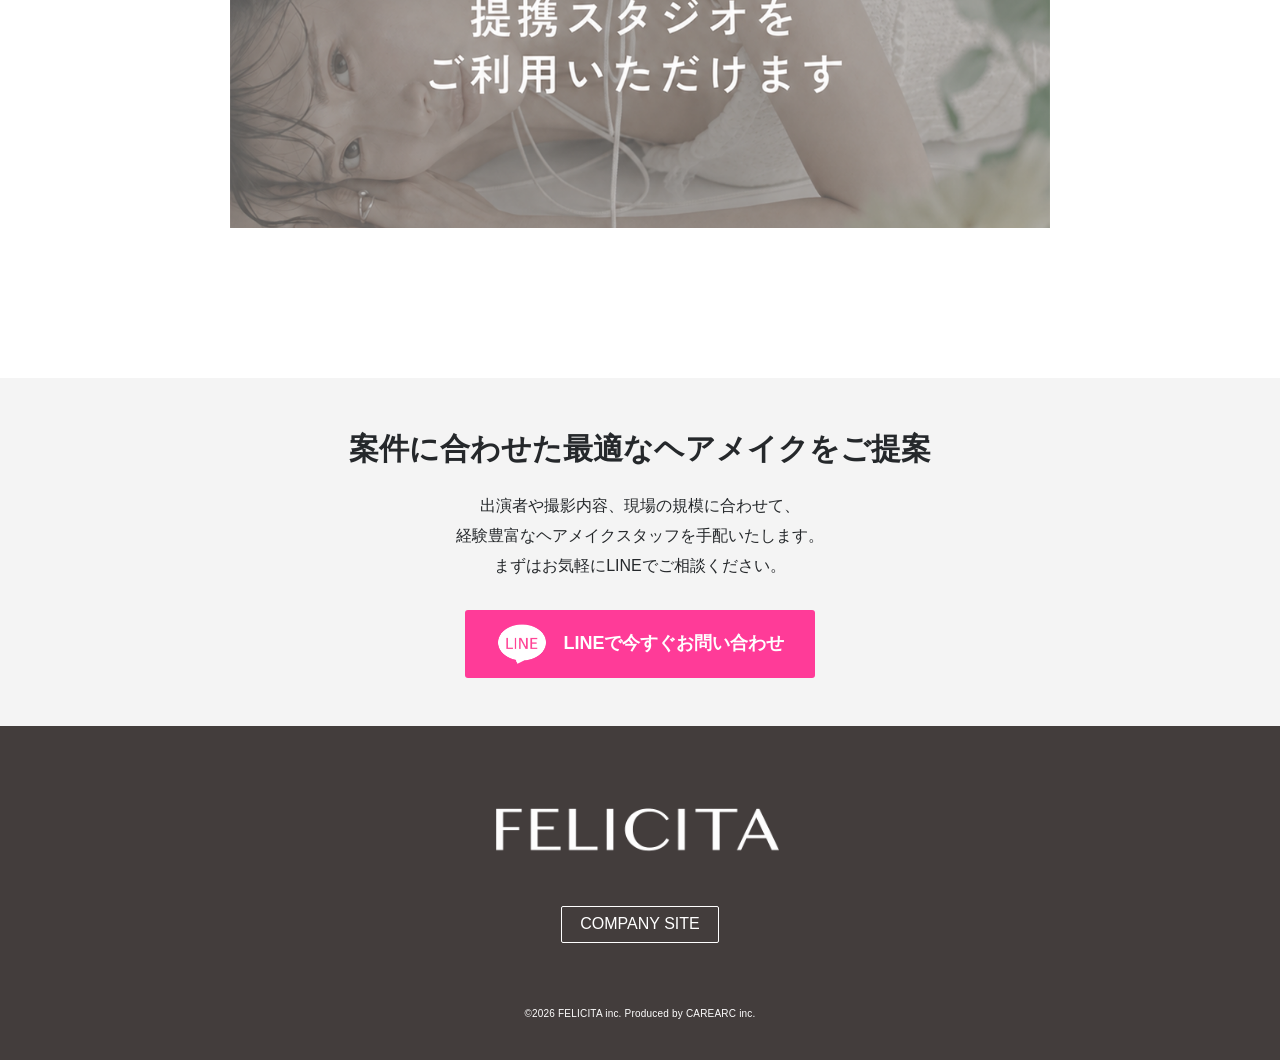
==== commit 28c6628e: "Add GitHub Pages files" ====
--- a/index.html
+++ b/index.html
@@ -18,7 +18,7 @@
   <link rel="icon" href="images/common/favicon.png" type="image/png" sizes="any">
   <link rel="preconnect" href="https://cdn.jsdelivr.net">
   <link rel="stylesheet" href="https://cdn.jsdelivr.net/npm/swiper@11/swiper-bundle.min.css">
-  <link rel="stylesheet" href="css/style.css">
+  <link rel="stylesheet" href="css/style.css?v=20260810-staff-copy-wide">
 </head>
 <body>
   <header class="site-header" id="top">
@@ -60,7 +60,7 @@
             <img src="images/fv/fv-2019003.jpg" alt="花を添えたヘアメイクモデル" width="960" height="486">
           </figure>
           <figure class="image-frame fv__photo fv__photo--sub01">
-            <img src="images/fv/fv-2019009.jpg" alt="花を持つヘアメイクモデル" width="960" height="486">
+            <img src="images/fv/fv-right.png" alt="ブロンドヘアのヘアメイクモデル" width="1024" height="1535">
           </figure>
           <!--  
           <figure class="image-frame fv__photo fv__photo--sub02">
@@ -138,7 +138,7 @@
             <p>急な撮影・イベント・プロフィール撮影のご相談にも、内容や場所、必要人数を確認したうえで迅速に調整します。日程が近いご依頼でも、まずはLINEからお気軽にご相談いただけます。</p>
           </div>
           <figure class="image-frame point-item__image point-item__image--03">
-            <img src="images/point/point03-lake-wedding.jpg" alt="湖畔でのウェディング撮影に対応する出張ヘアメイクイメージ" width="3600" height="2403">
+            <img src="images/point/point03-wedding-lake.jpg" alt="湖畔でのウェディング撮影に対応する出張ヘアメイクイメージ" width="1920" height="1282">
           </figure>
         </article>
       </div>
@@ -158,11 +158,11 @@
             <img src="images/about/about-hairmake-sub.jpg" alt="ヘアメイクモデルのポートレート" width="7952" height="5304">
           </figure>
         </div>
-        <div class="about-artist__text">
-          <p>ヘアメイク師®とは、美容師とヘアメイクアーティストの2つの職業を両立させ、活躍する人を指します。</p>
-          <p>ヘアメイクアーティストは、タレントやモデル、一般の人のメイクやヘアスタイリングを行う人たちですが、美容師とは違って免許がなければ髪を切ったりカラーリングしたりすることができません。</p>
-          <p>ヘアメイク師®であれば美容師免許を持っているので、様々な現場やニーズにお応えすることができます。</p>
-        </div>
+            <div class="about-artist__text">
+              <p>ヘアメイク師®は、美容師とヘアメイクアーティストの技術をあわせ持ち、現場で活躍するプロフェッショナルです。</p>
+              <p>ヘアメイクアーティストは、タレントやモデル、一般の方のメイクやヘアスタイリングを担います。一方で、美容師免許がなければ髪を切ったりカラーリングしたりすることはできません。</p>
+              <p>美容師免許を持つヘアメイク師®なら、撮影・イベント・ブライダルなど、さまざまな現場やニーズに柔軟にお応えできます。</p>
+            </div>
       </div>
     </section>
 
@@ -174,7 +174,7 @@
               <img src="images/works-results/works-result-beauty-battle-royale-main.png" alt="美容バトルロワイヤルのヘアメイク利用実績イメージ" width="1083" height="1452">
             </figure>
             <figure class="image-frame works-collage__image works-collage__image--l02">
-              <img src="images/works-results/works-result-left-middle.jpg" alt="出張ヘアメイク利用実績イメージ" width="1600" height="1066">
+              <img src="images/works-results/works-collage-l02-hairmake.jpg" alt="出張ヘアメイク利用実績イメージ" width="1920" height="1281">
             </figure>
             <figure class="image-frame works-collage__image works-collage__image--l03">
               <img src="images/works-results/works-result-left-bottom.jpg" alt="出張ヘアメイク利用実績イメージ" width="1600" height="1067">
@@ -306,18 +306,18 @@
               <h2>voice01</h2>
               <img class="voice-card__icon" src="images/voice/voice-icon.png" alt="" width="140" height="100">
               <div class="voice-card__body">
-                <h3>「本人も『楽しかった！』と大満足でした」</h3>
-                <p>娘のヘアメイクをとても可愛く仕上げていただき、撮影中もリラックスして過ごせました。本人も終わったあとに「楽しかった！」と話していて、家族みんなにとって嬉しい一日になりました。</p>
-                <p>移動中も子どもたちと自然に関わってくださり、緊張せず楽しめたことが印象的です。写真の仕上がりも今からとても楽しみにしています。</p>
+                <h3>「急な変更にも柔軟で、安心して任せられました」</h3>
+                <p>企業イベントでのヘアメイクをお願いしました。問い合わせから当日までの対応がスムーズで、急な変更にも柔軟に対応していただけたため、安心してお任せできました。</p>
+                <p>当日の仕上がりもイメージ通りで、大変満足しています。状況に合わせて臨機応変に動いてくださる対応力が心強く、また機会があればお願いしたいです。</p>
               </div>
             </article>
             <article class="swiper-slide voice-card">
               <h2>voice02</h2>
               <img class="voice-card__icon" src="images/voice/voice-icon.png" alt="" width="140" height="100">
               <div class="voice-card__body">
-                <h3>「作り笑いではない、自然な表情を残せました」</h3>
-                <p>最初は少し照れていた娘も、自然な声かけですぐに笑顔になりました。ポーズの指示もわかりやすく、会話を楽しみながら撮影できたので、作り笑いではない表情を残せました。</p>
-                <p>衣装やヘアメイクも丁寧で、普段とは違う特別な姿に家族で感動しました。七五三の大切な節目を、宝物のような思い出にしていただけました。</p>
+                <h3>「一緒につくり上げる時間も特別でした」</h3>
+                <p>山や森での撮影経験を活かした、自然を感じるポートレートに仕上げていただきました。こちらのイメージも大切にしながら、一緒に作品をつくる時間がとても有意義でした。</p>
+                <p>撮影中はヘアメイクディレクターのサポートも心強く、安心して進められました。写真だけでなく、その場の空気まで思い出に残る撮影になりました。</p>
               </div>
             </article>
             <article class="swiper-slide voice-card">
@@ -333,18 +333,18 @@
               <h2>voice04</h2>
               <img class="voice-card__icon" src="images/voice/voice-icon.png" alt="" width="140" height="100">
               <div class="voice-card__body">
-                <h3>「一緒につくり上げる時間も特別でした」</h3>
-                <p>山や森での撮影経験を活かした、自然を感じるポートレートに仕上げていただきました。こちらのイメージも大切にしながら、一緒に作品をつくる時間がとても有意義でした。</p>
-                <p>撮影中はヘアメイクディレクターのサポートも心強く、安心して進められました。写真だけでなく、その場の空気まで思い出に残る撮影になりました。</p>
+                <h3>「作り笑いではない、自然な表情を残せました」</h3>
+                <p>最初は少し照れていた娘も、自然な声かけですぐに笑顔になりました。ポーズの指示もわかりやすく、会話を楽しみながら撮影できたので、作り笑いではない表情を残せました。</p>
+                <p>衣装やヘアメイクも丁寧で、普段とは違う特別な姿に家族で感動しました。七五三の大切な節目を、宝物のような思い出にしていただけました。</p>
               </div>
             </article>
             <article class="swiper-slide voice-card">
               <h2>voice05</h2>
               <img class="voice-card__icon" src="images/voice/voice-icon.png" alt="" width="140" height="100">
               <div class="voice-card__body">
-                <h3>「急な変更にも柔軟で、安心して任せられました」</h3>
-                <p>企業イベントでのヘアメイクをお願いしました。問い合わせから当日までの対応がスムーズで、急な変更にも柔軟に対応していただけたため、安心してお任せできました。</p>
-                <p>当日の仕上がりもイメージ通りで、大変満足しています。状況に合わせて臨機応変に動いてくださる対応力が心強く、また機会があればお願いしたいです。</p>
+                <h3>「本人も『楽しかった！』と大満足でした」</h3>
+                <p>娘のヘアメイクをとても可愛く仕上げていただき、撮影中もリラックスして過ごせました。本人も終わったあとに「楽しかった！」と話していて、家族みんなにとって嬉しい一日になりました。</p>
+                <p>移動中も子どもたちと自然に関わってくださり、緊張せず楽しめたことが印象的です。写真の仕上がりも今からとても楽しみにしています。</p>
               </div>
             </article>
           </div>
@@ -447,7 +447,7 @@
   </footer>
 
   <script src="https://cdn.jsdelivr.net/npm/swiper@11/swiper-bundle.min.js"></script>
-  <script src="js/staff-data.js"></script>
+  <script src="js/staff-data.js?v=20260810-staff-copy-wide"></script>
   <script src="js/main.js"></script>
 </body>
 </html>
--- a/css/style.css
+++ b/css/style.css
@@ -18,10 +18,12 @@
 
 html {
   scroll-behavior: smooth;
+  scroll-padding-top: 88px;
 }
 
 body {
   margin: 0;
+  padding-top: 68px;
   color: var(--color-text);
   font-family: var(--font-ja);
   font-size: 16px;
@@ -60,10 +62,14 @@
 }
 
 .site-header {
-  position: sticky;
+  position: fixed;
   top: 0;
+  left: 0;
+  right: 0;
   z-index: 50;
+  width: 100%;
   background: rgba(255, 255, 255, .95);
+  backdrop-filter: blur(10px);
 }
 
 .site-header__inner {
@@ -499,7 +505,7 @@
 }
 
 .point-item__text p {
-  max-width: 590px;
+  max-width: 37em;
   margin: 0;
   font-size: 16px;
   line-height: 1.9;
@@ -601,6 +607,7 @@
 }
 
 .about-artist__text {
+  max-width: 43em;
   font-size: 16px;
   line-height: 30px;
 }
@@ -609,6 +616,7 @@
   margin: 0;
   line-break: strict;
   overflow-wrap: normal;
+  word-break: normal;
   text-wrap: pretty;
 }
 
@@ -705,10 +713,12 @@
 }
 
 .works-logo-grid__row--top {
-  grid-template-columns: repeat(3, minmax(0, 1fr));
-  width: min(100%, 650px);
-  margin: 0 auto;
-  padding-bottom: 10px;
+    grid-template-columns: repeat(4, minmax(0, 1fr));
+    justify-content: center;
+    justify-items: center;
+    width: min(100%, 820px);
+    margin: 0 auto;
+    padding-bottom: 10px;
 }
 
 .works-logo-grid__row--bottom {
@@ -739,11 +749,15 @@
 }
 
 .works-logo-grid__row--top figure:nth-child(1) img {
-  max-width: 180px;
-  max-height: 74px;
-}
-
-.works-logo-grid__row--top figure:nth-child(2) img,
+  max-width: 206px;
+  max-height: 84px;
+}
+
+.works-logo-grid__row--top figure:nth-child(2) img {
+  max-width: 138px;
+  max-height: 84px;
+}
+
 .works-logo-grid__row--top figure:nth-child(3) img {
   max-width: 118px;
   max-height: 76px;
@@ -1149,10 +1163,11 @@
 }
 
 .staff-card .image-frame {
-  position: relative;
-  z-index: 1;
-  aspect-ratio: 1.28 / 1;
-  margin-top: -2px;
+    position: relative;
+    z-index: 1;
+    width: calc(100% - 64px);
+    aspect-ratio: 1.28 / 1;
+    margin: 26px auto 0;
 }
 
 .staff-card .image-frame img {
@@ -1160,12 +1175,12 @@
 }
 
 .staff-card__actions {
-  position: relative;
-  z-index: 2;
-  display: flex;
-  justify-content: flex-end;
-  gap: 12px;
-  margin: -32px 8px 0 0;
+    position: relative;
+    z-index: 2;
+    display: flex;
+    justify-content: flex-end;
+    gap: 12px;
+    margin: -32px 28px 0 0;
 }
 
 .staff-card__actions a {
@@ -1193,24 +1208,41 @@
 }
 
 .staff-card__role {
-  margin: 20px 6px 0;
-  color: #4b4f54;
-  font-size: 15px;
-  font-weight: 500;
+    margin: 24px 12px 0;
+    color: #4b4f54;
+    font-size: 15px;
+    font-weight: 500;
   letter-spacing: .04em;
   line-height: 1.45;
 }
 
 .staff-card__text {
-  margin: 12px 6px 0;
-  font-size: 15px;
-  line-height: 1.8;
+    margin: 12px 12px 0;
+    font-size: 15px;
+    line-height: 1.8;
+}
+
+.no-break {
+  white-space: nowrap;
+}
+
+.staff-copy-break {
+  display: none;
 }
 
 @media (max-width: 1100px) {
-  .staff-card {
-    min-height: 490px;
-  }
+    .staff-card {
+        min-height: 490px;
+    }
+
+    .staff-card .image-frame {
+        width: calc(100% - 46px);
+        margin-top: 22px;
+    }
+
+    .staff-card__actions {
+        margin-right: 18px;
+    }
 }
 
 .slider-arrow {
@@ -1345,12 +1377,19 @@
   font-size: 17px;
   font-weight: 700;
   line-height: 1.65;
+  line-break: strict;
+  text-wrap: pretty;
 }
 
 .voice-card__body p {
   margin: 0 0 12px;
   font-size: 15px;
   line-height: 1.85;
+  letter-spacing: .01em;
+  line-break: strict;
+  overflow-wrap: normal;
+  text-wrap: pretty;
+  word-break: normal;
 }
 
 .voice-card__body p:last-child {
@@ -1811,7 +1850,7 @@
   }
 
   .point-item__text p {
-    max-width: 560px;
+    max-width: 36em;
   }
 
   .site-nav {
@@ -1970,6 +2009,7 @@
 
   .about-artist__text {
     width: min(88%, 620px);
+    max-width: 38em;
     margin: 0 auto;
     line-height: 1.95;
   }
@@ -2170,7 +2210,7 @@
   }
 
   .point-item__text p {
-    max-width: 100%;
+    max-width: 34em;
   }
 
   .solution__box h2 {
@@ -2533,7 +2573,7 @@
   }
 
   .point-item__text p {
-    max-width: 100%;
+    max-width: 32em;
     font-size: 15px;
     line-height: 1.95;
   }
@@ -2581,6 +2621,7 @@
 
   .about-artist__text {
     width: min(86%, 500px);
+    max-width: 32em;
     margin-right: auto;
     margin-left: auto;
     font-size: 16px;
@@ -2838,6 +2879,15 @@
     font-size: 13px;
   }
 
+  .staff-card .image-frame {
+    width: calc(100% - 28px);
+    margin-top: 18px;
+  }
+
+  .staff-card__actions {
+    margin: -30px 10px 0 0;
+  }
+
   .staff-card__actions a {
     width: 43px;
     height: 43px;
@@ -2845,13 +2895,13 @@
   }
 
   .staff-card__role {
-    margin: 18px 4px 0;
+    margin: 18px 8px 0;
     font-size: 14px;
     line-height: 1.45;
   }
 
   .staff-card__text {
-    margin: 10px 4px 0;
+    margin: 10px 8px 0;
     font-size: 14px;
     line-height: 1.75;
   }
@@ -2861,7 +2911,7 @@
   }
 
   .voice-slider-wrap {
-    width: min(100%, 420px);
+    width: min(calc(100% - 40px), 420px);
     padding-top: 8px;
   }
 
@@ -2871,7 +2921,7 @@
 
   .voice-card {
     min-height: 430px;
-    padding: 24px 18px 22px;
+    padding: 24px 16px 22px;
   }
 
   .voice-card h2 {
@@ -2884,18 +2934,19 @@
   }
 
   .voice-card__body {
-    padding: 22px 18px;
+    padding: 22px clamp(16px, 5vw, 24px);
   }
 
   .voice-card__body h3 {
     margin-bottom: 14px;
     font-size: 15px;
-    line-height: 1.6;
+    line-height: 1.65;
   }
 
   .voice-card__body p {
-    font-size: 14px;
-    line-height: 1.8;
+    font-size: 13.8px;
+    line-height: 1.85;
+    letter-spacing: 0;
   }
 
   .voice-arrow--next {
@@ -3454,8 +3505,11 @@
 
 .works-logo-grid__row--top {
   grid-template-columns: repeat(4, minmax(0, 1fr));
-  gap: clamp(26px, 3.8vw, 58px);
-  width: min(100%, 760px);
+  justify-content: center;
+  justify-items: center;
+  column-gap: clamp(44px, 5vw, 78px);
+  row-gap: 20px;
+  width: min(100%, 840px);
 }
 
 .works-logo-grid__row--top figure:nth-child(4) img {
@@ -3499,16 +3553,22 @@
 
   .works-logo-grid__row--top {
     grid-template-columns: repeat(4, minmax(0, 1fr));
-    gap: clamp(16px, 3vw, 34px);
-    width: min(100%, 620px);
+    justify-content: center;
+    justify-items: center;
+    column-gap: clamp(20px, 3.4vw, 42px);
+    width: min(100%, 680px);
   }
 
   .works-logo-grid__row--top figure:nth-child(1) img {
-    max-width: 142px;
-    max-height: 58px;
-  }
-
-  .works-logo-grid__row--top figure:nth-child(2) img,
+    max-width: 164px;
+    max-height: 66px;
+  }
+
+  .works-logo-grid__row--top figure:nth-child(2) img {
+    max-width: 112px;
+    max-height: 68px;
+  }
+
   .works-logo-grid__row--top figure:nth-child(3) img,
   .works-logo-grid__row--top figure:nth-child(4) img {
     max-width: 94px;
@@ -3529,8 +3589,16 @@
     min-height: 50px;
   }
 
-  .works-logo-grid__row--top figure:nth-child(1) img,
-  .works-logo-grid__row--top figure:nth-child(2) img,
+  .works-logo-grid__row--top figure:nth-child(1) img {
+    max-width: 78px;
+    max-height: 44px;
+  }
+
+  .works-logo-grid__row--top figure:nth-child(2) img {
+    max-width: 76px;
+    max-height: 44px;
+  }
+
   .works-logo-grid__row--top figure:nth-child(3) img,
   .works-logo-grid__row--top figure:nth-child(4) img {
     max-width: 70px;
@@ -3554,8 +3622,16 @@
     min-height: 46px;
   }
 
-  .works-logo-grid__row--top figure:nth-child(1) img,
-  .works-logo-grid__row--top figure:nth-child(2) img,
+  .works-logo-grid__row--top figure:nth-child(1) img {
+    max-width: 68px;
+    max-height: 38px;
+  }
+
+  .works-logo-grid__row--top figure:nth-child(2) img {
+    max-width: 66px;
+    max-height: 38px;
+  }
+
   .works-logo-grid__row--top figure:nth-child(3) img,
   .works-logo-grid__row--top figure:nth-child(4) img {
     max-width: 62px;
@@ -3818,6 +3894,196 @@
   }
 }
 
+/* 2026-08-10: works logo, stylist card, and 540px text alignment refinements */
+.works-logo-grid {
+  width: min(100%, 940px);
+  margin-right: auto;
+  margin-left: auto;
+  gap: clamp(54px, 5.4vw, 86px);
+}
+
+.works-logo-grid__row,
+.works-logo-grid__row--top,
+.works-logo-grid__row--bottom {
+  display: grid;
+  grid-template-columns: repeat(4, minmax(0, 1fr));
+  align-items: center;
+  justify-items: center;
+  justify-content: center;
+  width: min(100%, 940px);
+  margin-right: auto;
+  margin-left: auto;
+  column-gap: clamp(58px, 5.8vw, 96px);
+  row-gap: 22px;
+}
+
+.works-logo-grid__row figure,
+.works-logo-grid__row--top figure,
+.works-logo-grid__row--bottom figure {
+  display: grid;
+  place-items: center;
+  width: 100%;
+  min-width: 0;
+  min-height: 72px;
+  margin: 0;
+}
+
+.works-logo-grid__row--top figure:nth-child(1) img {
+  max-width: 190px;
+  max-height: 78px;
+}
+
+.works-logo-grid__row--top figure:nth-child(2) img {
+  max-width: 132px;
+  max-height: 78px;
+}
+
+.works-logo-grid__row--top figure:nth-child(3) img,
+.works-logo-grid__row--top figure:nth-child(4) img {
+  max-width: 120px;
+  max-height: 76px;
+}
+
+.works-logo-grid__row--bottom figure:nth-child(1) img {
+  max-width: 118px;
+  max-height: 76px;
+}
+
+.works-logo-grid__row--bottom figure:nth-child(2) img {
+  max-width: 154px;
+  max-height: 78px;
+}
+
+.works-logo-grid__row--bottom figure:nth-child(3) img {
+  max-width: 234px;
+  max-height: 76px;
+}
+
+.works-logo-grid__row--bottom figure:nth-child(4) img {
+  max-width: 94px;
+  max-height: 76px;
+}
+
+.staff-card {
+  --staff-card-inset: 38px;
+}
+
+.staff-card .image-frame {
+  width: calc(100% - (var(--staff-card-inset) * 2));
+  margin: 26px var(--staff-card-inset) 0;
+}
+
+.staff-card__actions {
+  margin-right: calc(var(--staff-card-inset) - 10px);
+}
+
+.staff-card__role,
+.staff-card__text {
+  margin-right: var(--staff-card-inset);
+  margin-left: var(--staff-card-inset);
+}
+
+@media (max-width: 1100px) {
+  .works-logo-grid,
+  .works-logo-grid__row,
+  .works-logo-grid__row--top,
+  .works-logo-grid__row--bottom {
+    width: min(100%, 760px);
+  }
+
+  .works-logo-grid__row,
+  .works-logo-grid__row--top,
+  .works-logo-grid__row--bottom {
+    column-gap: clamp(26px, 4vw, 54px);
+  }
+
+  .staff-card {
+    --staff-card-inset: 28px;
+  }
+
+  .staff-card .image-frame {
+    width: calc(100% - (var(--staff-card-inset) * 2));
+    margin-right: var(--staff-card-inset);
+    margin-left: var(--staff-card-inset);
+  }
+
+  .staff-card__actions {
+    margin-right: calc(var(--staff-card-inset) - 8px);
+  }
+
+  .staff-card__role,
+  .staff-card__text {
+    margin-right: var(--staff-card-inset);
+    margin-left: var(--staff-card-inset);
+  }
+}
+
+@media (max-width: 820px) {
+  .works-logo-grid,
+  .works-logo-grid__row,
+  .works-logo-grid__row--top,
+  .works-logo-grid__row--bottom {
+    width: min(100%, 560px);
+  }
+
+  .works-logo-grid__row,
+  .works-logo-grid__row--top,
+  .works-logo-grid__row--bottom {
+    column-gap: 20px;
+    row-gap: 22px;
+  }
+}
+
+@media (max-width: 720px) {
+  .works-logo-grid,
+  .works-logo-grid__row,
+  .works-logo-grid__row--top,
+  .works-logo-grid__row--bottom {
+    width: min(100%, 360px);
+  }
+
+  .works-logo-grid__row,
+  .works-logo-grid__row--top,
+  .works-logo-grid__row--bottom {
+    grid-template-columns: repeat(2, minmax(0, 1fr));
+    column-gap: 34px;
+    row-gap: 22px;
+  }
+
+  .staff-card {
+    --staff-card-inset: 18px;
+  }
+
+  .staff-card .image-frame {
+    width: calc(100% - (var(--staff-card-inset) * 2));
+    margin-right: var(--staff-card-inset);
+    margin-left: var(--staff-card-inset);
+  }
+
+  .staff-card__actions {
+    margin-right: calc(var(--staff-card-inset) - 8px);
+  }
+
+  .staff-card__role,
+  .staff-card__text {
+    margin-right: var(--staff-card-inset);
+    margin-left: var(--staff-card-inset);
+  }
+}
+
+@media (max-width: 540px) {
+  .about-artist__text p {
+    max-width: 29em;
+    margin-right: auto;
+    margin-left: auto;
+    text-align: left;
+    line-height: 2;
+    word-break: keep-all;
+    overflow-wrap: break-word;
+    line-break: strict;
+  }
+}
+
 @media (max-width: 390px) {
   .works-section__band {
     width: calc(100% - 22px);
@@ -4174,10 +4440,1134 @@
     margin-top: clamp(86px, 20vw, 112px);
   }
 
+  .voice-slider-wrap {
+    width: min(calc(100% - 32px), 390px);
+  }
+
+  .voice-card {
+    min-height: 446px;
+    padding: 22px 14px 20px;
+  }
+
+  .voice-card__body {
+    padding: 20px 16px;
+  }
+
+  .voice-card__body h3 {
+    font-size: 14.5px;
+    line-height: 1.65;
+  }
+
+  .voice-card__body p {
+    font-size: 13.5px;
+    line-height: 1.85;
+  }
+
   .final-cta__box p,
   .about-artist__text,
-  .point-item__text p {
+  .point-item__text p,
+  .voice-card__body p {
     overflow-wrap: normal;
     word-break: normal;
   }
 }
+
+/* 2026-08-10: keep works logos and about copy stable on narrow/tablet widths */
+.works-section,
+.about-artist {
+  overflow-x: hidden;
+}
+
+.about-artist__text,
+.about-artist__text p {
+  line-break: auto;
+  word-break: normal;
+  overflow-wrap: break-word;
+}
+
+@media (max-width: 1024px) {
+  .works-logo-grid {
+    width: min(100%, 700px);
+    max-width: calc(100vw - (var(--side) * 2));
+    margin-inline: auto;
+    gap: clamp(24px, 4vw, 40px);
+  }
+
+  .works-logo-grid__row,
+  .works-logo-grid__row--top,
+  .works-logo-grid__row--bottom {
+    display: grid;
+    grid-template-columns: repeat(4, minmax(0, 1fr));
+    justify-content: center;
+    justify-items: center;
+    align-items: center;
+    width: 100%;
+    min-width: 0;
+    column-gap: clamp(18px, 3vw, 36px);
+    row-gap: 20px;
+  }
+
+  .works-logo-grid figure,
+  .works-logo-grid__row figure,
+  .works-logo-grid__row--top figure,
+  .works-logo-grid__row--bottom figure {
+    display: grid;
+    place-items: center;
+    width: 100%;
+    min-width: 0;
+    min-height: 54px;
+    margin: 0;
+  }
+
+  .works-logo-grid img,
+  .works-logo-grid__row img,
+  .works-logo-grid__row--top img,
+  .works-logo-grid__row--bottom img {
+    display: block;
+    width: auto;
+    max-width: min(100%, 108px);
+    max-height: 50px;
+    object-fit: contain;
+  }
+
+  .works-logo-grid__row--bottom figure:nth-child(2) img {
+    max-width: min(100%, 118px);
+  }
+
+  .works-logo-grid__row--bottom figure:nth-child(3) img {
+    max-width: min(100%, 132px);
+  }
+
+  .works-logo-grid__row--bottom figure:nth-child(4) img {
+    max-width: min(100%, 72px);
+  }
+
+  .about-artist__inner {
+    width: 100%;
+    max-width: 100%;
+    margin-inline: auto;
+    padding-inline: var(--side);
+    box-sizing: border-box;
+    overflow: visible;
+  }
+
+  .about-artist__visual {
+    width: min(100%, 680px);
+    max-width: calc(100vw - (var(--side) * 2));
+    margin: 70px auto 0;
+    transform: none;
+  }
+
+  .about-artist__text {
+    width: 100%;
+    max-width: min(100%, 38em);
+    margin-inline: auto;
+    padding-inline: 0;
+    box-sizing: border-box;
+  }
+
+  .about-artist__text p {
+    max-width: 100%;
+    margin-inline: auto;
+    text-align: left;
+    line-height: 1.9;
+    letter-spacing: 0;
+    line-break: auto;
+    word-break: normal;
+    overflow-wrap: break-word;
+  }
+}
+
+@media (max-width: 820px) {
+  .works-logo-grid {
+    width: min(100%, 430px);
+    max-width: calc(100vw - (var(--side) * 2));
+    gap: 18px;
+  }
+
+  .works-logo-grid__row,
+  .works-logo-grid__row--top,
+  .works-logo-grid__row--bottom {
+    grid-template-columns: repeat(2, minmax(0, 1fr));
+    column-gap: clamp(22px, 7vw, 44px);
+    row-gap: 18px;
+  }
+
+  .works-logo-grid figure,
+  .works-logo-grid__row figure,
+  .works-logo-grid__row--top figure,
+  .works-logo-grid__row--bottom figure {
+    min-height: 52px;
+  }
+
+  .works-logo-grid img,
+  .works-logo-grid__row img,
+  .works-logo-grid__row--top img,
+  .works-logo-grid__row--bottom img {
+    max-width: min(100%, 112px);
+    max-height: 46px;
+  }
+
+  .works-logo-grid__row--bottom figure:nth-child(2) img {
+    max-width: min(100%, 118px);
+  }
+
+  .works-logo-grid__row--bottom figure:nth-child(3) img {
+    max-width: min(100%, 128px);
+  }
+
+  .works-logo-grid__row--bottom figure:nth-child(4) img {
+    max-width: min(100%, 66px);
+  }
+
+  .about-artist__visual {
+    width: min(100%, 620px);
+  }
+
+  .about-artist__image--main {
+    left: 0;
+    width: 74%;
+  }
+
+  .about-artist__image--sub {
+    right: 0;
+    width: 70%;
+  }
+
+  .about-artist__text {
+    max-width: min(100%, 34em);
+  }
+}
+
+@media (max-width: 540px) {
+  .works-logo-grid {
+    width: min(100%, 320px);
+  }
+
+  .works-logo-grid__row,
+  .works-logo-grid__row--top,
+  .works-logo-grid__row--bottom {
+    column-gap: 18px;
+    row-gap: 16px;
+  }
+
+  .works-logo-grid img,
+  .works-logo-grid__row img,
+  .works-logo-grid__row--top img,
+  .works-logo-grid__row--bottom img {
+    max-width: min(100%, 96px);
+    max-height: 42px;
+  }
+
+  .about-artist__inner {
+    padding-inline: clamp(22px, 6vw, 32px);
+  }
+
+  .about-artist__visual {
+    width: calc(100vw - 48px);
+    max-width: 100%;
+    margin-top: 56px;
+  }
+
+  .about-artist__image--main {
+    top: 0;
+    left: 0;
+    width: 76%;
+  }
+
+  .about-artist__image--sub {
+    right: 0;
+    bottom: 0;
+    width: 68%;
+  }
+
+  .about-artist__text {
+    max-width: 100%;
+  }
+
+  .about-artist__text p {
+    font-size: 16px;
+    line-height: 1.9;
+    letter-spacing: 0;
+  }
+}
+
+/* 2026-08-10: responsive guard for works logos and about copy */
+@media (max-width: 1024px) {
+  .works-section,
+  .works-section__band,
+  .about-artist {
+    overflow-x: hidden;
+  }
+
+  .works-logo-grid {
+    display: flex !important;
+    flex-direction: column !important;
+    align-items: center !important;
+    justify-content: center !important;
+    width: min(100%, 720px) !important;
+    max-width: calc(100vw - (var(--side) * 2)) !important;
+    margin-inline: auto !important;
+    gap: clamp(20px, 3vw, 32px) !important;
+  }
+
+  .works-logo-grid__row,
+  .works-logo-grid__row--top,
+  .works-logo-grid__row--bottom {
+    display: grid !important;
+    grid-template-columns: repeat(4, minmax(0, 1fr)) !important;
+    align-items: center !important;
+    justify-content: center !important;
+    justify-items: center !important;
+    width: 100% !important;
+    max-width: 100% !important;
+    min-width: 0 !important;
+    margin: 0 auto !important;
+    padding: 0 !important;
+    gap: 22px clamp(24px, 4vw, 46px) !important;
+  }
+
+  .works-logo-grid figure,
+  .works-logo-grid__row figure,
+  .works-logo-grid__row--top figure,
+  .works-logo-grid__row--bottom figure {
+    display: grid !important;
+    place-items: center !important;
+    width: 100% !important;
+    min-width: 0 !important;
+    max-width: 140px !important;
+    min-height: 56px !important;
+    margin: 0 !important;
+  }
+
+  .works-logo-grid img,
+  .works-logo-grid__row img,
+  .works-logo-grid__row--top img,
+  .works-logo-grid__row--bottom img {
+    display: block !important;
+    width: auto !important;
+    max-width: min(100%, 108px) !important;
+    max-height: 48px !important;
+    object-fit: contain !important;
+  }
+
+  .works-logo-grid__row--bottom figure:nth-child(2) img {
+    max-width: min(100%, 116px) !important;
+  }
+
+  .works-logo-grid__row--bottom figure:nth-child(3) img {
+    max-width: min(100%, 126px) !important;
+  }
+
+  .works-logo-grid__row--bottom figure:nth-child(4) img {
+    max-width: min(100%, 68px) !important;
+  }
+
+  .about-artist__inner {
+    grid-template-columns: 1fr !important;
+    justify-items: center !important;
+    width: min(100%, 760px) !important;
+    max-width: calc(100vw - (var(--side) * 2)) !important;
+    margin-inline: auto !important;
+    padding-inline: 0 !important;
+    box-sizing: border-box !important;
+    overflow: visible !important;
+  }
+
+  .about-artist__visual {
+    width: min(100%, 640px) !important;
+    max-width: 100% !important;
+    margin: 70px auto 0 !important;
+  }
+
+  .about-artist__text {
+    width: 100% !important;
+    max-width: min(100%, 35em) !important;
+    margin-inline: auto !important;
+    padding-inline: 0 !important;
+    box-sizing: border-box !important;
+  }
+
+  .about-artist__text p {
+    max-width: 100% !important;
+    margin-inline: 0 !important;
+    line-height: 1.95 !important;
+    letter-spacing: 0 !important;
+    text-align: left !important;
+    line-break: auto !important;
+    word-break: normal !important;
+    overflow-wrap: break-word !important;
+  }
+}
+
+@media (max-width: 820px) {
+  .works-logo-grid {
+    width: min(100%, 400px) !important;
+    gap: 18px !important;
+  }
+
+  .works-logo-grid__row,
+  .works-logo-grid__row--top,
+  .works-logo-grid__row--bottom {
+    grid-template-columns: repeat(2, minmax(0, 1fr)) !important;
+    gap: 16px 28px !important;
+  }
+
+  .works-logo-grid figure,
+  .works-logo-grid__row figure,
+  .works-logo-grid__row--top figure,
+  .works-logo-grid__row--bottom figure {
+    max-width: 148px !important;
+    min-height: 50px !important;
+  }
+
+  .works-logo-grid img,
+  .works-logo-grid__row img,
+  .works-logo-grid__row--top img,
+  .works-logo-grid__row--bottom img {
+    max-width: min(100%, 94px) !important;
+    max-height: 42px !important;
+  }
+
+  .works-logo-grid__row--bottom figure:nth-child(2) img {
+    max-width: min(100%, 104px) !important;
+  }
+
+  .works-logo-grid__row--bottom figure:nth-child(3) img {
+    max-width: min(100%, 108px) !important;
+  }
+
+  .works-logo-grid__row--bottom figure:nth-child(4) img {
+    max-width: min(100%, 58px) !important;
+  }
+
+  .about-artist__inner {
+    width: min(100%, 620px) !important;
+    max-width: calc(100vw - 48px) !important;
+  }
+
+  .about-artist__visual {
+    width: min(100%, 560px) !important;
+  }
+
+  .about-artist__text {
+    max-width: min(100%, 32em) !important;
+  }
+}
+
+@media (max-width: 540px) {
+  .works-logo-grid {
+    width: min(100%, 300px) !important;
+  }
+
+  .works-logo-grid__row,
+  .works-logo-grid__row--top,
+  .works-logo-grid__row--bottom {
+    gap: 14px 18px !important;
+  }
+
+  .works-logo-grid figure,
+  .works-logo-grid__row figure,
+  .works-logo-grid__row--top figure,
+  .works-logo-grid__row--bottom figure {
+    max-width: 132px !important;
+    min-height: 44px !important;
+  }
+
+  .works-logo-grid img,
+  .works-logo-grid__row img,
+  .works-logo-grid__row--top img,
+  .works-logo-grid__row--bottom img {
+    max-width: min(100%, 82px) !important;
+    max-height: 38px !important;
+  }
+
+  .works-logo-grid__row--bottom figure:nth-child(2) img {
+    max-width: min(100%, 92px) !important;
+  }
+
+  .works-logo-grid__row--bottom figure:nth-child(3) img {
+    max-width: min(100%, 96px) !important;
+  }
+
+  .works-logo-grid__row--bottom figure:nth-child(4) img {
+    max-width: min(100%, 54px) !important;
+  }
+
+  .about-artist__inner {
+    width: min(100%, 360px) !important;
+    max-width: calc(100vw - 44px) !important;
+    padding-inline: 0 !important;
+  }
+
+  .about-artist__visual {
+    width: 100% !important;
+    margin-top: 56px !important;
+  }
+
+  .about-artist__image--main {
+    left: 0 !important;
+    width: 75% !important;
+  }
+
+  .about-artist__image--sub {
+    right: 0 !important;
+    width: 68% !important;
+  }
+
+  .about-artist__text {
+    max-width: 22em !important;
+  }
+
+  .about-artist__text p {
+    font-size: 16px !important;
+    line-height: 1.95 !important;
+  }
+}
+
+/* 2026-08-10: final stability for works logos and about section on tablet/SP */
+@media (max-width: 1024px) {
+  .works-logo-grid {
+    display: flex !important;
+    flex-direction: column;
+    align-items: center;
+    width: min(100%, 620px) !important;
+    max-width: calc(100vw - 48px) !important;
+    margin-inline: auto !important;
+    gap: 22px !important;
+  }
+
+  .works-logo-grid__row,
+  .works-logo-grid__row--top,
+  .works-logo-grid__row--bottom {
+    display: grid !important;
+    grid-template-columns: repeat(2, minmax(0, 1fr)) !important;
+    align-items: center !important;
+    justify-content: center !important;
+    justify-items: center !important;
+    width: 100% !important;
+    max-width: 100% !important;
+    margin-inline: auto !important;
+    padding-bottom: 0 !important;
+    gap: 20px 34px !important;
+  }
+
+  .works-logo-grid figure,
+  .works-logo-grid__row figure,
+  .works-logo-grid__row--top figure,
+  .works-logo-grid__row--bottom figure {
+    display: grid !important;
+    place-items: center !important;
+    width: 100% !important;
+    max-width: 180px !important;
+    min-width: 0 !important;
+    min-height: 56px !important;
+    margin: 0 !important;
+  }
+
+  .works-logo-grid img,
+  .works-logo-grid__row img,
+  .works-logo-grid__row--top img,
+  .works-logo-grid__row--bottom img {
+    display: block !important;
+    width: auto !important;
+    max-width: min(100%, 118px) !important;
+    max-height: 52px !important;
+    object-fit: contain !important;
+  }
+
+  .works-logo-grid__row--top figure:nth-child(1) img,
+  .works-logo-grid__row--top figure:nth-child(2) img {
+    max-width: min(100%, 136px) !important;
+    max-height: 54px !important;
+  }
+
+  .works-logo-grid__row--top figure:nth-child(4) img {
+    max-width: min(100%, 112px) !important;
+  }
+
+  .works-logo-grid__row--bottom figure:nth-child(2) img,
+  .works-logo-grid__row--bottom figure:nth-child(3) img {
+    max-width: min(100%, 138px) !important;
+  }
+
+  .works-logo-grid__row--bottom figure:nth-child(4) img {
+    max-width: min(100%, 62px) !important;
+    max-height: 58px !important;
+  }
+
+  .about-artist {
+    overflow-x: clip !important;
+  }
+
+  .about-artist__inner {
+    grid-template-columns: 1fr !important;
+    justify-items: center !important;
+    width: min(100%, 760px) !important;
+    max-width: calc(100vw - 48px) !important;
+    margin-inline: auto !important;
+    padding-inline: 0 !important;
+    gap: clamp(58px, 8vw, 100px) !important;
+  }
+
+  .about-artist__visual {
+    width: min(100%, 680px) !important;
+    max-width: 100% !important;
+    margin: 70px auto 0 !important;
+  }
+
+  .about-artist__text {
+    width: 100% !important;
+    max-width: min(100%, 36em) !important;
+    margin-inline: auto !important;
+    padding-inline: 0 !important;
+    text-align: left !important;
+  }
+
+  .about-artist__text p {
+    max-width: 100% !important;
+    margin-inline: 0 !important;
+    line-height: 1.95 !important;
+    letter-spacing: 0 !important;
+    text-align: left !important;
+    line-break: strict !important;
+    word-break: normal !important;
+    overflow-wrap: break-word !important;
+  }
+}
+
+@media (max-width: 720px) {
+  .works-logo-grid {
+    width: min(100%, 420px) !important;
+    max-width: calc(100vw - 40px) !important;
+    gap: 16px !important;
+  }
+
+  .works-logo-grid__row,
+  .works-logo-grid__row--top,
+  .works-logo-grid__row--bottom {
+    grid-template-columns: repeat(2, minmax(0, 1fr)) !important;
+    gap: 16px 22px !important;
+  }
+
+  .works-logo-grid figure,
+  .works-logo-grid__row figure,
+  .works-logo-grid__row--top figure,
+  .works-logo-grid__row--bottom figure {
+    max-width: 148px !important;
+    min-height: 50px !important;
+  }
+
+  .works-logo-grid img,
+  .works-logo-grid__row img,
+  .works-logo-grid__row--top img,
+  .works-logo-grid__row--bottom img {
+    max-width: min(100%, 100px) !important;
+    max-height: 46px !important;
+  }
+
+  .works-logo-grid__row--top figure:nth-child(1) img,
+  .works-logo-grid__row--top figure:nth-child(2) img {
+    max-width: min(100%, 112px) !important;
+  }
+
+  .works-logo-grid__row--top figure:nth-child(4) img {
+    max-width: min(100%, 96px) !important;
+  }
+
+  .works-logo-grid__row--bottom figure:nth-child(2) img,
+  .works-logo-grid__row--bottom figure:nth-child(3) img {
+    max-width: min(100%, 118px) !important;
+  }
+
+  .works-logo-grid__row--bottom figure:nth-child(4) img {
+    max-width: min(100%, 56px) !important;
+  }
+
+  .about-artist__inner {
+    width: min(100%, 380px) !important;
+    max-width: calc(100vw - 40px) !important;
+  }
+
+  .about-artist__visual {
+    width: 100% !important;
+    min-height: clamp(300px, 78vw, 380px) !important;
+    margin-top: 50px !important;
+  }
+
+  .about-artist__image--main {
+    left: 0 !important;
+    width: 74% !important;
+  }
+
+  .about-artist__image--sub {
+    right: 0 !important;
+    width: 70% !important;
+  }
+
+  .about-artist__text {
+    max-width: 21em !important;
+  }
+
+  .about-artist__text p {
+    font-size: 16px !important;
+    line-height: 1.95 !important;
+  }
+}
+
+@media (max-width: 540px) {
+  .works-logo-grid {
+    width: min(100%, 320px) !important;
+    max-width: calc(100vw - 34px) !important;
+    gap: 14px !important;
+  }
+
+  .works-logo-grid__row,
+  .works-logo-grid__row--top,
+  .works-logo-grid__row--bottom {
+    gap: 14px 18px !important;
+  }
+
+  .works-logo-grid figure,
+  .works-logo-grid__row figure,
+  .works-logo-grid__row--top figure,
+  .works-logo-grid__row--bottom figure {
+    max-width: 140px !important;
+    min-height: 46px !important;
+  }
+
+  .works-logo-grid img,
+  .works-logo-grid__row img,
+  .works-logo-grid__row--top img,
+  .works-logo-grid__row--bottom img {
+    max-width: min(100%, 88px) !important;
+    max-height: 40px !important;
+  }
+
+  .works-logo-grid__row--top figure:nth-child(1) img,
+  .works-logo-grid__row--top figure:nth-child(2) img {
+    max-width: min(100%, 96px) !important;
+  }
+
+  .works-logo-grid__row--top figure:nth-child(4) img {
+    max-width: min(100%, 86px) !important;
+  }
+
+  .works-logo-grid__row--bottom figure:nth-child(2) img,
+  .works-logo-grid__row--bottom figure:nth-child(3) img {
+    max-width: min(100%, 98px) !important;
+  }
+
+  .works-logo-grid__row--bottom figure:nth-child(4) img {
+    max-width: min(100%, 52px) !important;
+  }
+
+  .about-artist__inner {
+    width: min(100%, 360px) !important;
+    max-width: calc(100vw - 44px) !important;
+  }
+
+  .about-artist__text {
+    max-width: 22em !important;
+  }
+}
+
+/* 2026-08-10: works logo alignment for PC/tablet and point 03 paragraph wrap */
+@media (min-width: 721px) {
+  .works-logo-grid {
+    display: flex !important;
+    flex-direction: column !important;
+    align-items: center !important;
+    justify-content: center !important;
+    width: min(720px, 58vw) !important;
+    max-width: 100% !important;
+    margin: clamp(48px, 5vw, 72px) auto 0 !important;
+    gap: clamp(30px, 4vw, 48px) !important;
+  }
+
+  .works-logo-grid__row,
+  .works-logo-grid__row--top,
+  .works-logo-grid__row--bottom {
+    display: grid !important;
+    grid-template-columns: repeat(4, minmax(82px, 1fr)) !important;
+    align-items: center !important;
+    justify-items: center !important;
+    width: 100% !important;
+    gap: clamp(22px, 3.4vw, 54px) !important;
+    padding-bottom: 0 !important;
+  }
+
+  .works-logo-grid figure,
+  .works-logo-grid__row figure,
+  .works-logo-grid__row--top figure,
+  .works-logo-grid__row--bottom figure {
+    display: flex !important;
+    align-items: center !important;
+    justify-content: center !important;
+    width: 100% !important;
+    max-width: 136px !important;
+    min-height: 64px !important;
+  }
+
+  .works-logo-grid img,
+  .works-logo-grid__row img,
+  .works-logo-grid__row--top img,
+  .works-logo-grid__row--bottom img {
+    width: auto !important;
+    max-width: min(100%, 112px) !important;
+    max-height: 58px !important;
+    object-fit: contain !important;
+  }
+
+  .works-logo-grid__row--top figure:nth-child(1) img,
+  .works-logo-grid__row--top figure:nth-child(2) img {
+    max-width: min(100%, 118px) !important;
+  }
+
+  .works-logo-grid__row--top figure:nth-child(4) img {
+    max-width: min(100%, 106px) !important;
+  }
+
+  .works-logo-grid__row--bottom figure:nth-child(2) img,
+  .works-logo-grid__row--bottom figure:nth-child(3) img {
+    max-width: min(100%, 126px) !important;
+  }
+
+  .works-logo-grid__row--bottom figure:nth-child(4) img {
+    max-width: min(100%, 64px) !important;
+    max-height: 64px !important;
+  }
+}
+
+@media (min-width: 721px) and (max-width: 1180px) {
+  .works-logo-grid {
+    width: min(680px, 58vw) !important;
+    gap: 34px !important;
+  }
+
+  .works-logo-grid__row,
+  .works-logo-grid__row--top,
+  .works-logo-grid__row--bottom {
+    grid-template-columns: repeat(4, minmax(72px, 1fr)) !important;
+    gap: clamp(14px, 2.4vw, 34px) !important;
+  }
+
+  .works-logo-grid figure,
+  .works-logo-grid__row figure,
+  .works-logo-grid__row--top figure,
+  .works-logo-grid__row--bottom figure {
+    max-width: 118px !important;
+    min-height: 56px !important;
+  }
+
+  .works-logo-grid img,
+  .works-logo-grid__row img,
+  .works-logo-grid__row--top img,
+  .works-logo-grid__row--bottom img {
+    max-width: min(100%, 96px) !important;
+    max-height: 48px !important;
+  }
+
+  .works-logo-grid__row--top figure:nth-child(1) img,
+  .works-logo-grid__row--top figure:nth-child(2) img,
+  .works-logo-grid__row--top figure:nth-child(4) img {
+    max-width: min(100%, 98px) !important;
+  }
+
+  .works-logo-grid__row--bottom figure:nth-child(2) img,
+  .works-logo-grid__row--bottom figure:nth-child(3) img {
+    max-width: min(100%, 108px) !important;
+  }
+}
+
+@media (min-width: 1025px) {
+  .point-list .point-item:nth-child(3) .point-item__text p {
+    max-width: 600px !important;
+    line-height: 2 !important;
+    text-align: left !important;
+    text-wrap: pretty;
+    line-break: strict;
+    word-break: normal;
+    overflow-wrap: break-word;
+  }
+}
+
+/* 2026-08-10: enlarge the first two works logos while preserving the grid */
+@media (min-width: 1025px) {
+  .works-logo-grid__row--top {
+    gap: clamp(28px, 3.2vw, 58px) !important;
+  }
+
+  .works-logo-grid__row--top figure:nth-child(1) {
+    max-width: 198px !important;
+    min-height: 104px !important;
+  }
+
+  .works-logo-grid__row--top figure:nth-child(2) {
+    max-width: 184px !important;
+    min-height: 96px !important;
+  }
+
+  .works-logo-grid__row--top figure:nth-child(1) img {
+    max-width: min(100%, 190px) !important;
+    max-height: 100px !important;
+    transform: scale(1.34) !important;
+  }
+
+  .works-logo-grid__row--top figure:nth-child(2) img {
+    max-width: min(100%, 164px) !important;
+    max-height: 86px !important;
+    transform: scale(1.18) !important;
+  }
+}
+
+@media (min-width: 721px) and (max-width: 1024px) {
+  .works-logo-grid__row--top {
+    gap: 22px 32px !important;
+  }
+
+  .works-logo-grid__row--top figure:nth-child(1) {
+    max-width: 214px !important;
+    min-height: 90px !important;
+  }
+
+  .works-logo-grid__row--top figure:nth-child(2) {
+    max-width: 206px !important;
+    min-height: 82px !important;
+  }
+
+  .works-logo-grid__row--top figure:nth-child(1) img {
+    max-width: min(100%, 204px) !important;
+    max-height: 88px !important;
+    transform: scale(1.28) !important;
+  }
+
+  .works-logo-grid__row--top figure:nth-child(2) img {
+    max-width: min(100%, 176px) !important;
+    max-height: 78px !important;
+    transform: scale(1.16) !important;
+  }
+}
+
+@media (max-width: 720px) {
+  .works-logo-grid__row--top {
+    gap: 18px 24px !important;
+  }
+
+  .works-logo-grid__row--top figure:nth-child(1) {
+    max-width: 176px !important;
+    min-height: 76px !important;
+  }
+
+  .works-logo-grid__row--top figure:nth-child(2) {
+    max-width: 170px !important;
+    min-height: 70px !important;
+  }
+
+  .works-logo-grid__row--top figure:nth-child(1) img {
+    max-width: min(100%, 162px) !important;
+    max-height: 74px !important;
+    transform: scale(1.24) !important;
+  }
+
+  .works-logo-grid__row--top figure:nth-child(2) img {
+    max-width: min(100%, 144px) !important;
+    max-height: 66px !important;
+    transform: scale(1.16) !important;
+  }
+}
+
+@media (max-width: 540px) {
+  .works-logo-grid__row--top {
+    gap: 16px 20px !important;
+  }
+
+  .works-logo-grid__row--top figure:nth-child(1) {
+    max-width: 154px !important;
+    min-height: 66px !important;
+  }
+
+  .works-logo-grid__row--top figure:nth-child(2) {
+    max-width: 150px !important;
+    min-height: 62px !important;
+  }
+
+  .works-logo-grid__row--top figure:nth-child(1) img {
+    max-width: min(100%, 138px) !important;
+    max-height: 64px !important;
+    transform: scale(1.36) !important;
+  }
+
+  .works-logo-grid__row--top figure:nth-child(2) img {
+    max-width: min(100%, 130px) !important;
+    max-height: 62px !important;
+    transform: scale(1.3) !important;
+  }
+}
+
+/* 2026-08-10: enlarge JR and Nippon TV works logos */
+@media (min-width: 1025px) {
+  .works-logo-grid__row--top figure:nth-child(3),
+  .works-logo-grid__row--bottom figure:nth-child(1) {
+    max-width: 156px !important;
+    min-height: 84px !important;
+  }
+
+  .works-logo-grid__row--top figure:nth-child(3) img {
+    max-width: min(100%, 144px) !important;
+    max-height: 78px !important;
+    transform: scale(1.2) !important;
+  }
+
+  .works-logo-grid__row--bottom figure:nth-child(1) img {
+    max-width: min(100%, 136px) !important;
+    max-height: 74px !important;
+    transform: scale(1.18) !important;
+  }
+}
+
+@media (min-width: 721px) and (max-width: 1024px) {
+  .works-logo-grid__row--top figure:nth-child(3),
+  .works-logo-grid__row--bottom figure:nth-child(1) {
+    max-width: 172px !important;
+    min-height: 72px !important;
+  }
+
+  .works-logo-grid__row--top figure:nth-child(3) img {
+    max-width: min(100%, 154px) !important;
+    max-height: 66px !important;
+    transform: scale(1.18) !important;
+  }
+
+  .works-logo-grid__row--bottom figure:nth-child(1) img {
+    max-width: min(100%, 146px) !important;
+    max-height: 62px !important;
+    transform: scale(1.16) !important;
+  }
+}
+
+@media (max-width: 720px) {
+  .works-logo-grid__row--top figure:nth-child(3),
+  .works-logo-grid__row--bottom figure:nth-child(1) {
+    max-width: 154px !important;
+    min-height: 64px !important;
+  }
+
+  .works-logo-grid__row--top figure:nth-child(3) img {
+    max-width: min(100%, 134px) !important;
+    max-height: 58px !important;
+    transform: scale(1.18) !important;
+  }
+
+  .works-logo-grid__row--bottom figure:nth-child(1) img {
+    max-width: min(100%, 128px) !important;
+    max-height: 56px !important;
+    transform: scale(1.16) !important;
+  }
+}
+
+@media (max-width: 540px) {
+  .works-logo-grid__row--top figure:nth-child(3),
+  .works-logo-grid__row--bottom figure:nth-child(1) {
+    max-width: 142px !important;
+    min-height: 58px !important;
+  }
+
+  .works-logo-grid__row--top figure:nth-child(3) img {
+    max-width: min(100%, 122px) !important;
+    max-height: 54px !important;
+    transform: scale(1.16) !important;
+  }
+
+  .works-logo-grid__row--bottom figure:nth-child(1) img {
+    max-width: min(100%, 116px) !important;
+    max-height: 50px !important;
+    transform: scale(1.14) !important;
+  }
+}
+
+/* 2026-08-10: natural mobile line breaks for paragraph copy */
+@media (max-width: 540px) {
+  main p {
+    line-break: strict;
+    word-break: auto-phrase;
+    overflow-wrap: break-word;
+    text-wrap: pretty;
+  }
+
+  .fv__text {
+    max-width: 18.5em;
+  }
+
+  .case-item p {
+    max-width: 17.5em;
+    margin-inline: auto;
+  }
+
+  .point-item__text p {
+    width: 100% !important;
+    max-width: none !important;
+    margin-inline: 0 !important;
+    word-break: auto-phrase !important;
+    line-break: strict !important;
+    overflow-wrap: normal !important;
+    text-align: left !important;
+  }
+
+  .about-artist__text p {
+    max-width: 21em !important;
+    margin-inline: auto !important;
+  }
+
+  .solution__box p {
+    max-width: 19em;
+    margin-inline: auto;
+  }
+
+  .price-card__note,
+  .price-note {
+    max-width: 20em;
+    margin-inline: auto;
+  }
+
+  .staff-card__text {
+    width: auto;
+    max-width: none;
+    margin: 12px 0 0 var(--staff-card-inset) !important;
+    word-break: auto-phrase !important;
+    line-break: strict !important;
+    overflow-wrap: break-word !important;
+    text-align: left;
+  }
+
+  .staff-copy-break {
+    display: block;
+  }
+
+  .voice-card__body p {
+    max-width: 18.5em;
+    margin-inline: auto;
+    word-break: auto-phrase !important;
+    line-break: strict !important;
+  }
+
+  .flow-item p {
+    max-width: 13.5em;
+    margin-inline: auto;
+  }
+
+  .faq-question p,
+  .faq-answer p {
+    max-width: 19em;
+  }
+
+  .works-section__note {
+    max-width: 18em;
+    margin-inline: auto;
+  }
+
+  .final-cta__box p {
+    max-width: 18em;
+    margin-inline: auto;
+  }
+}
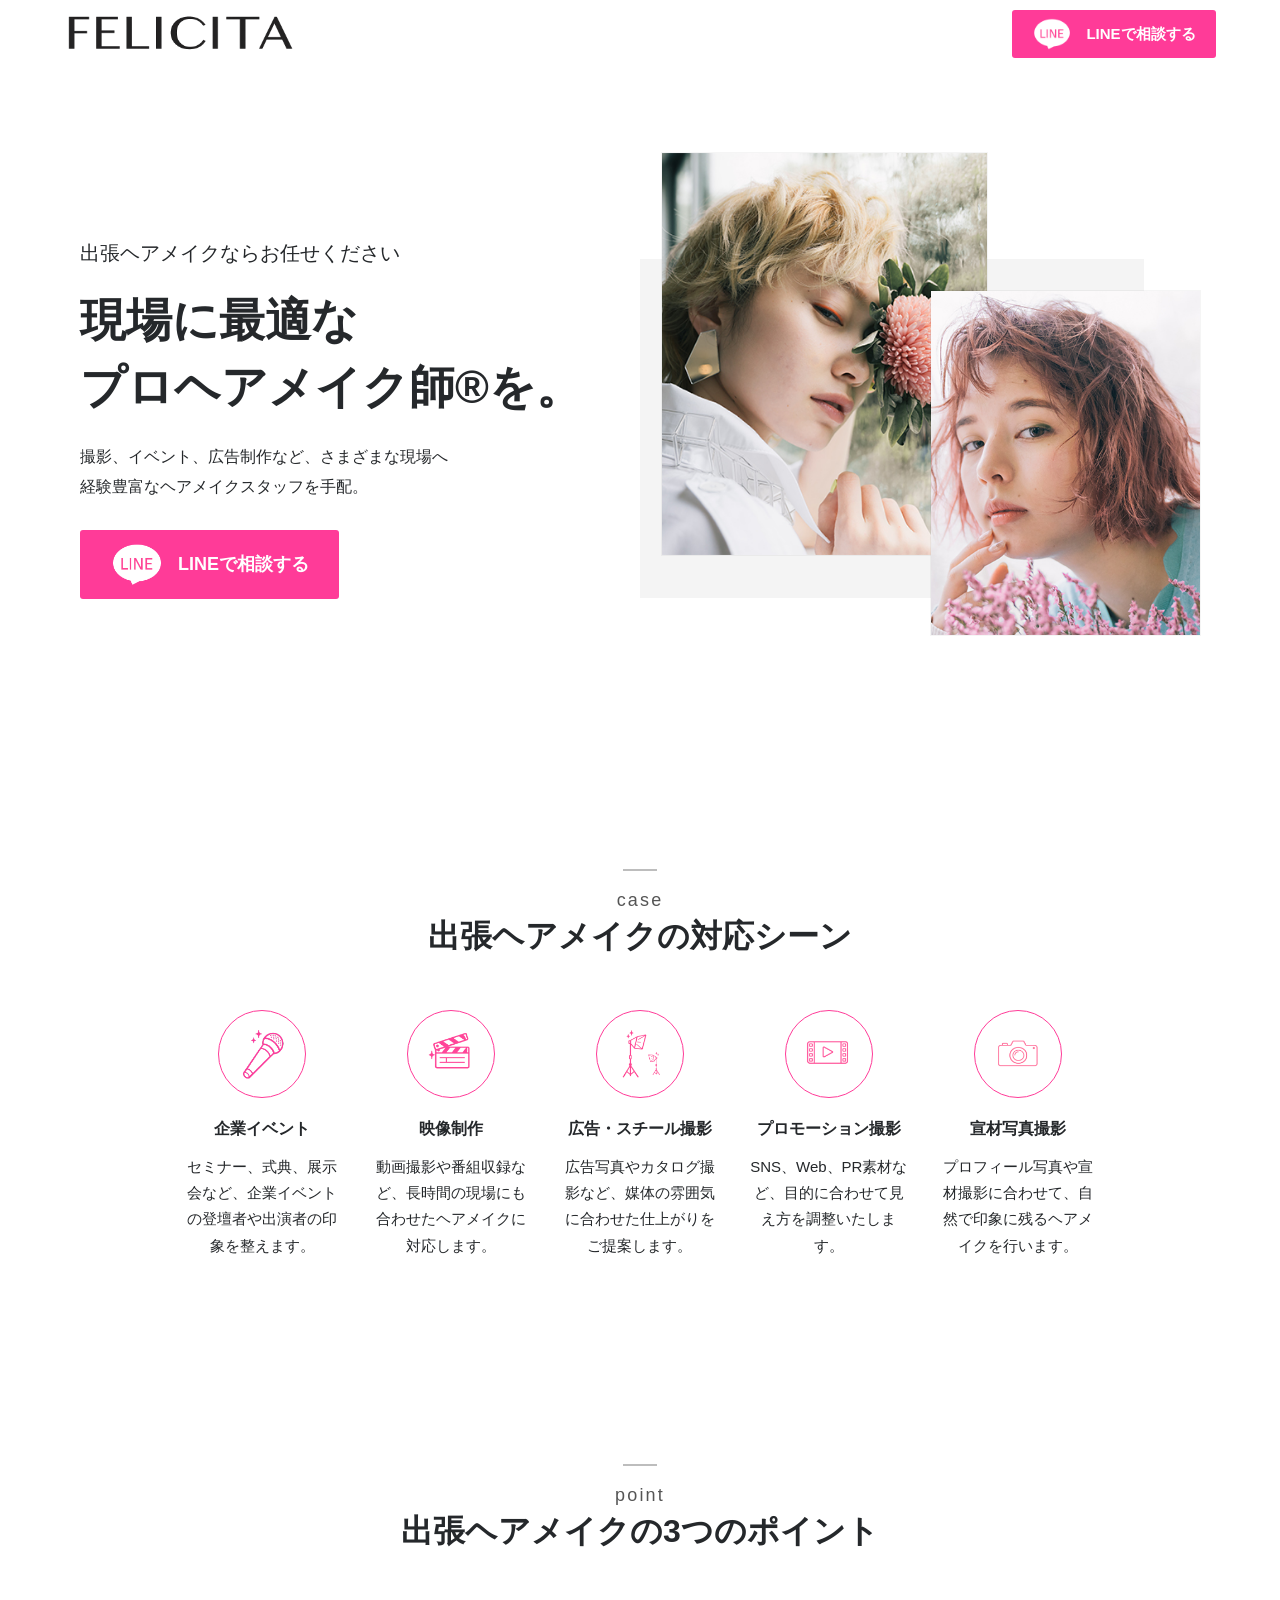
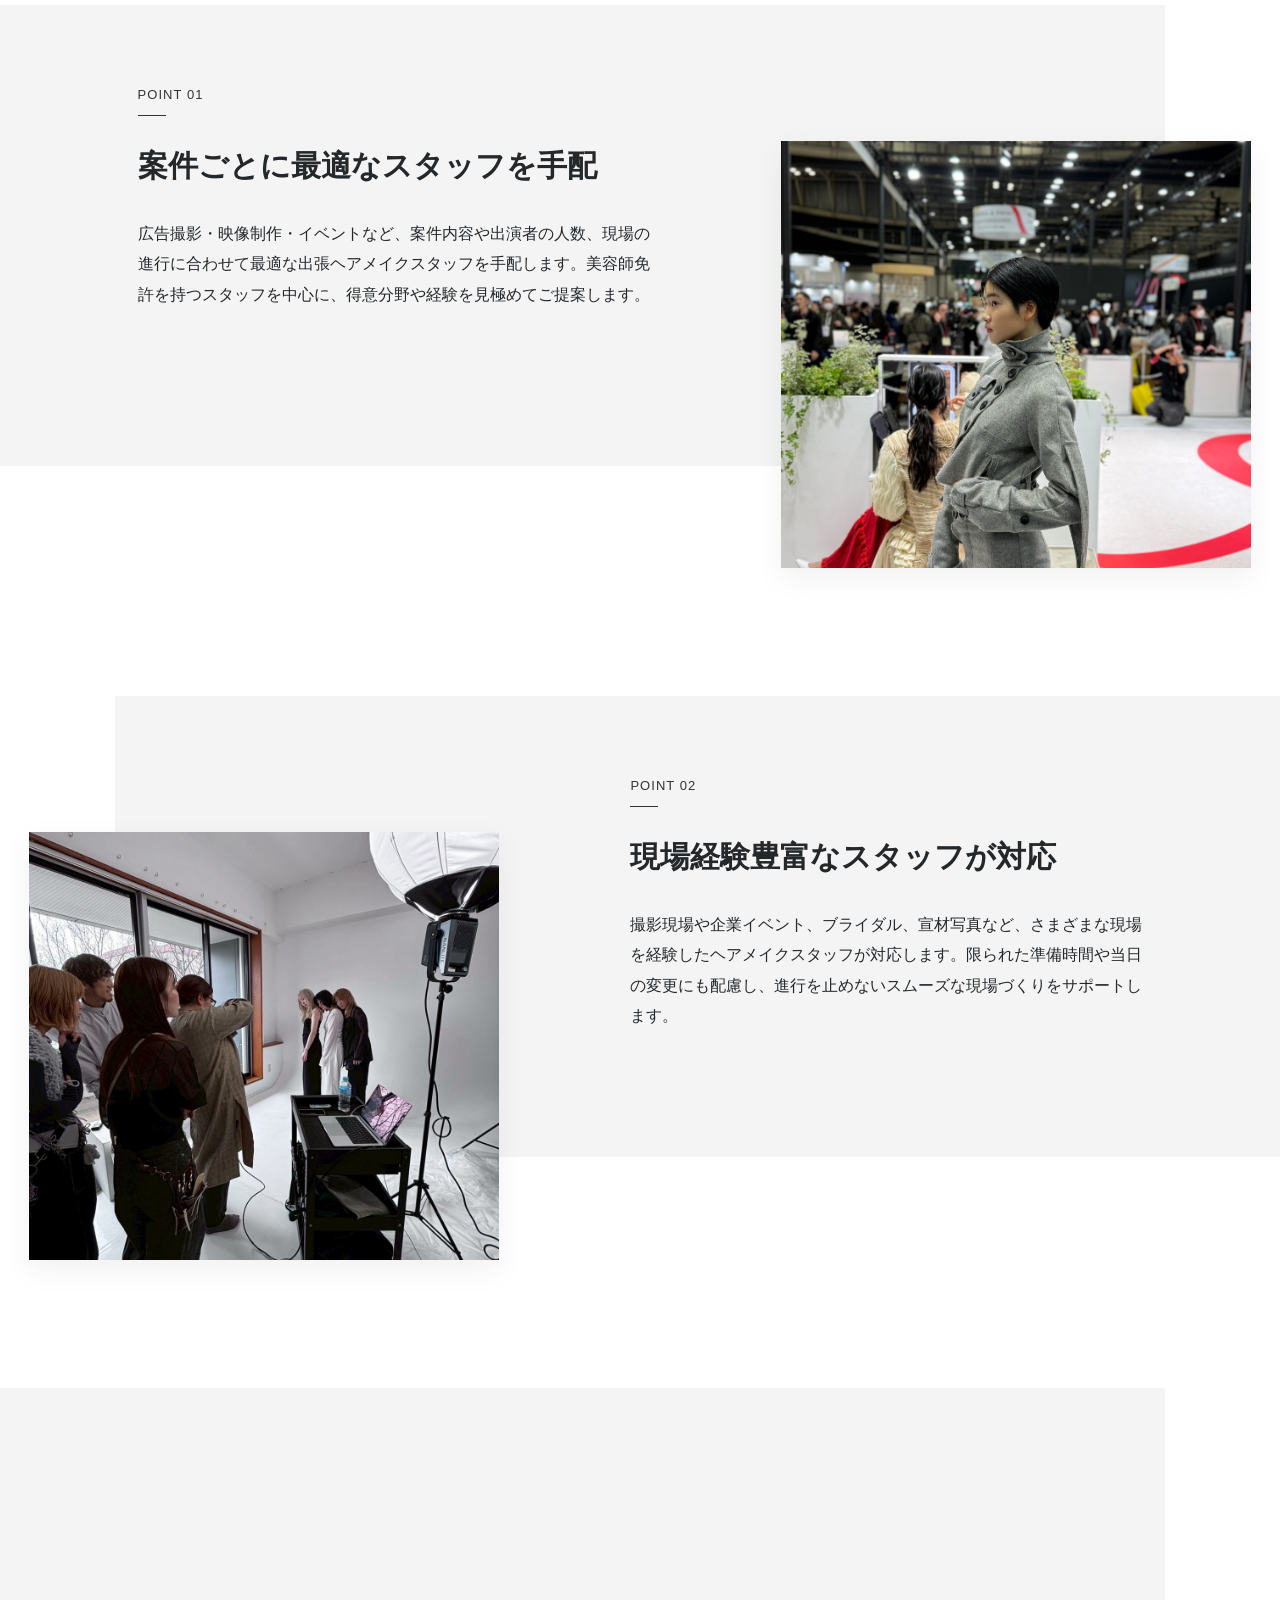
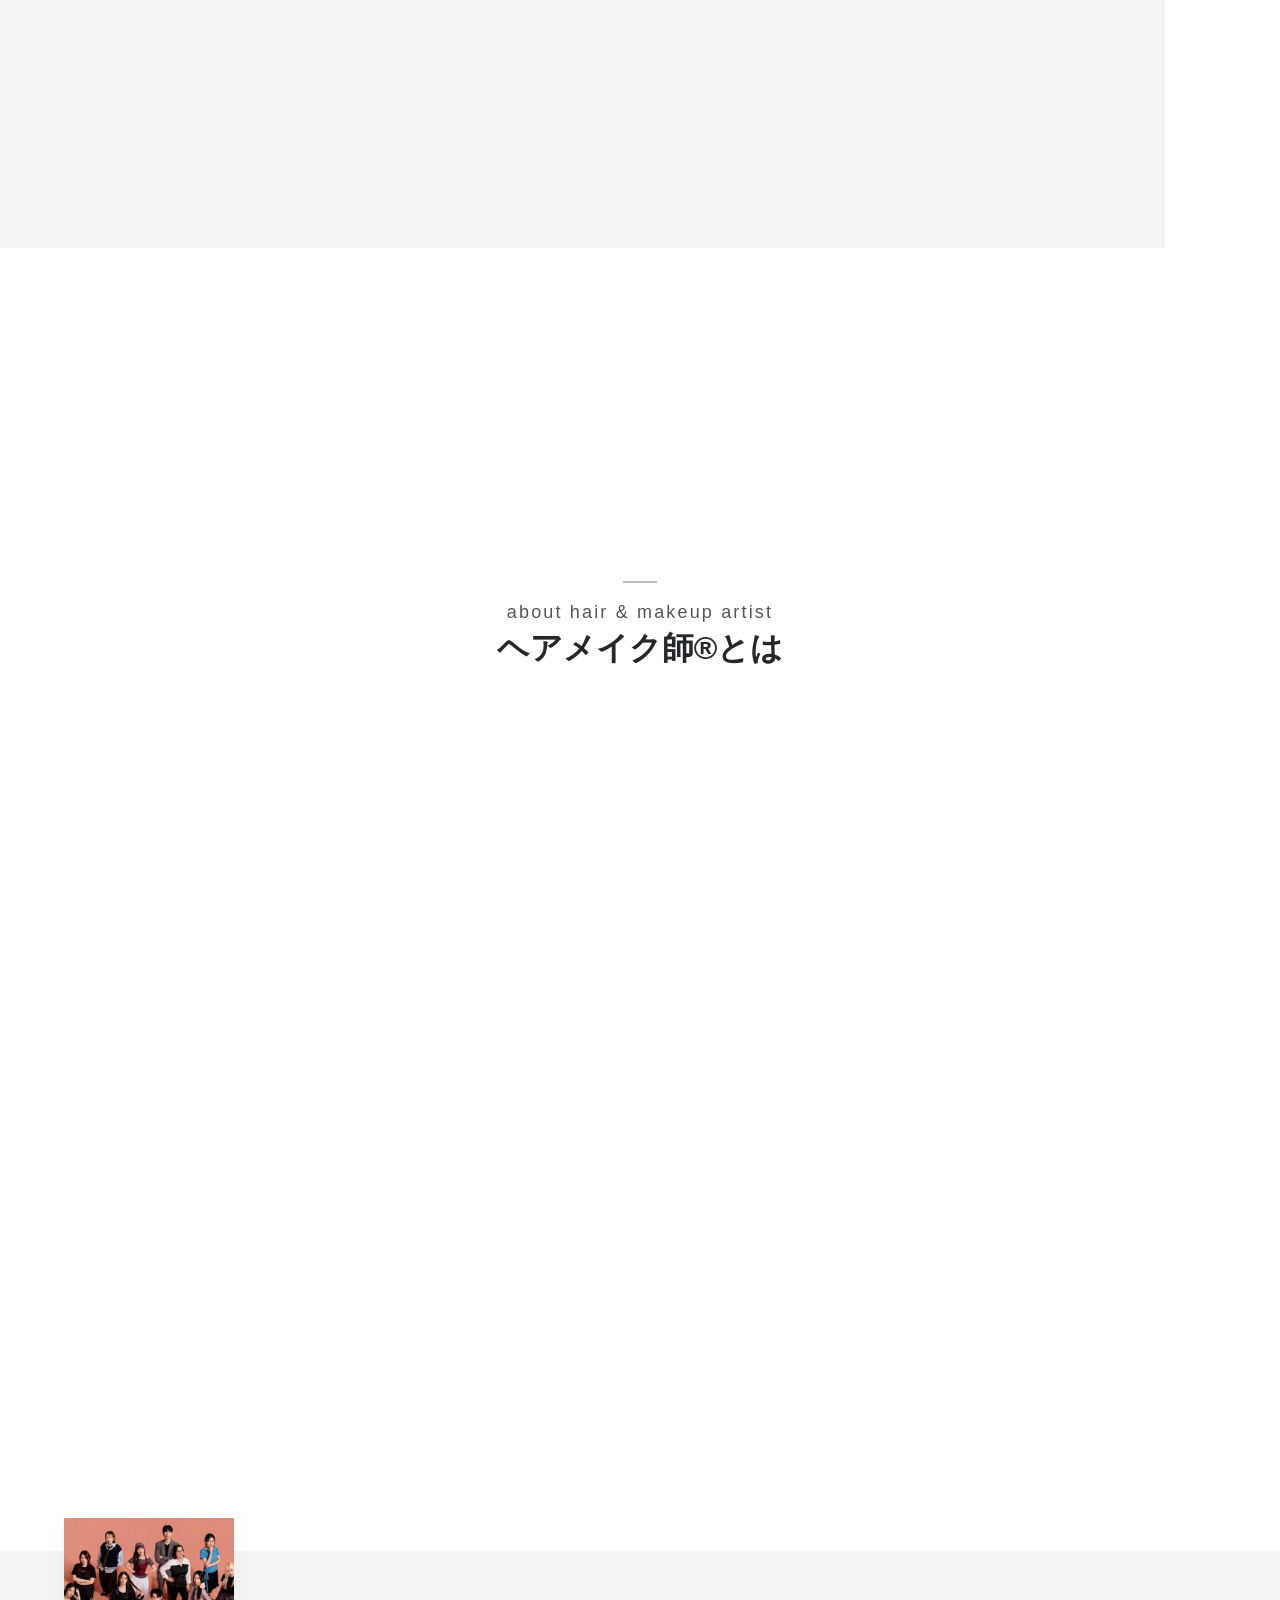
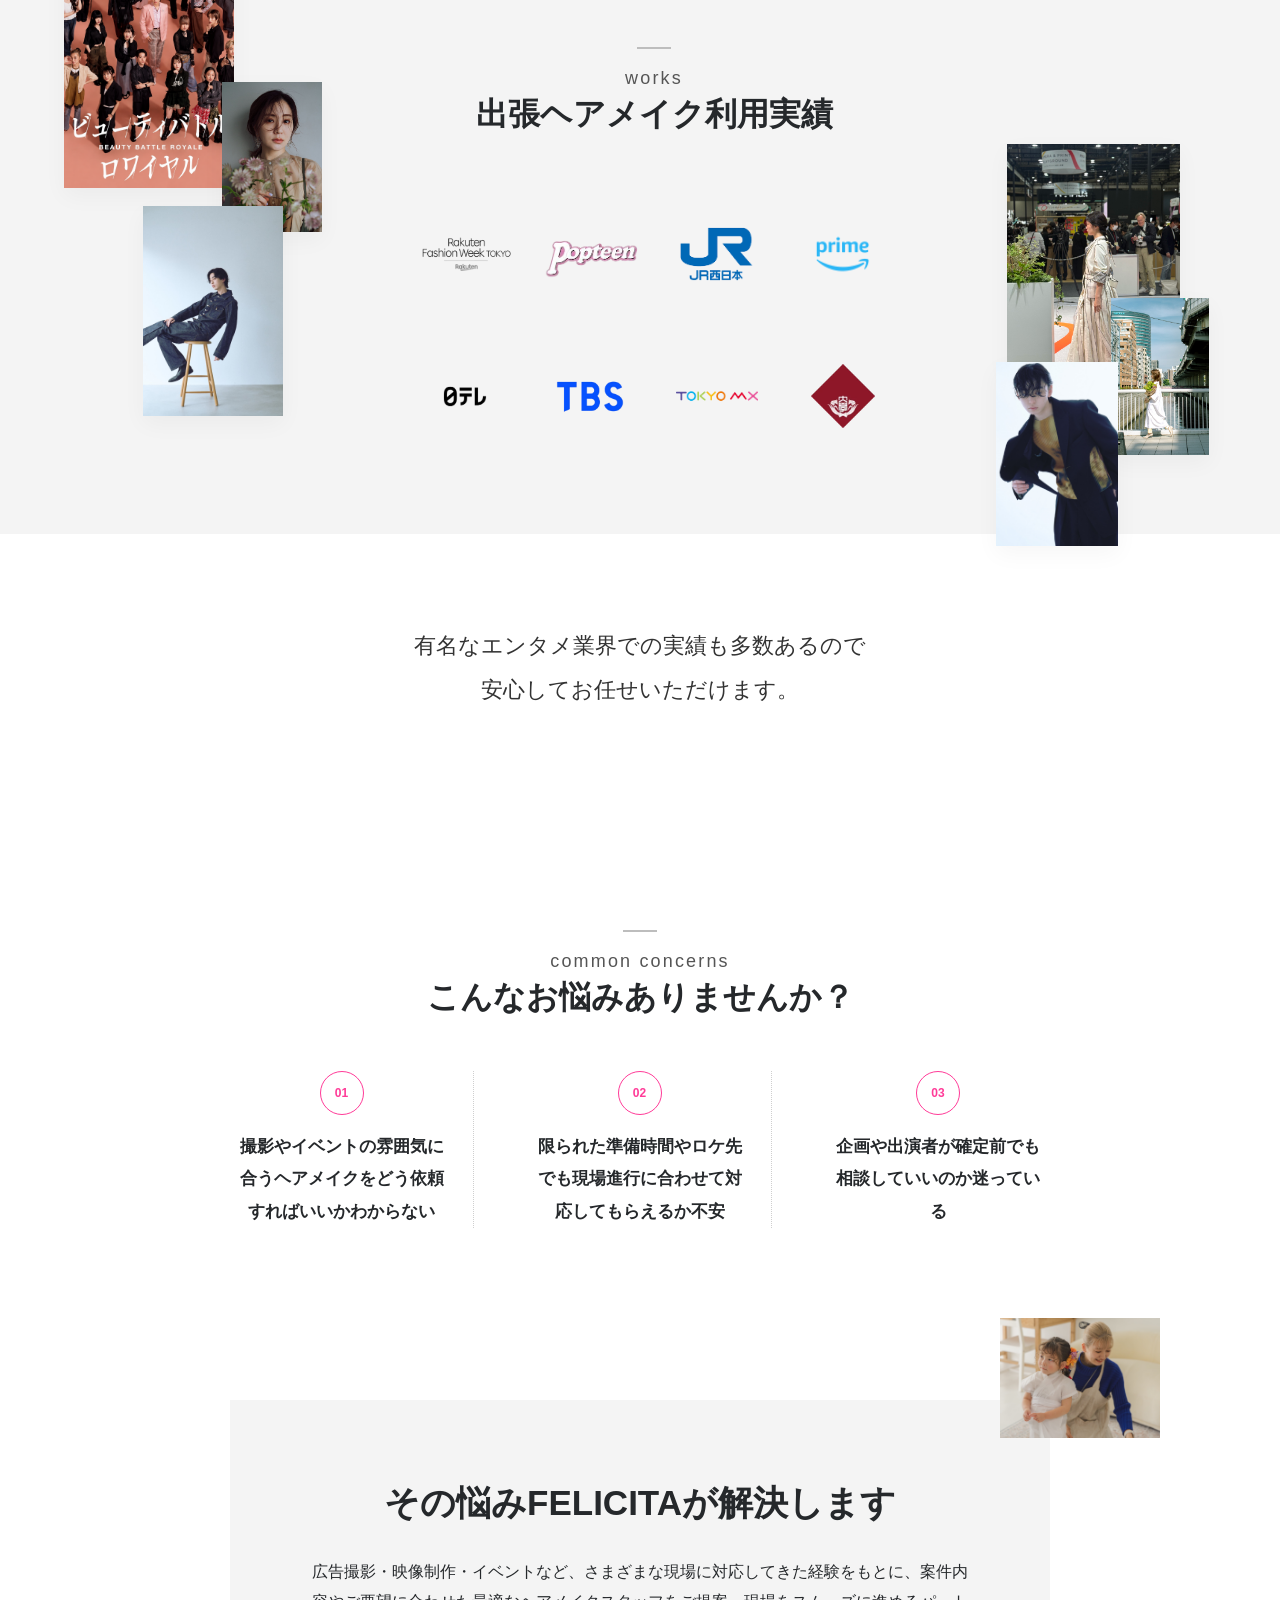
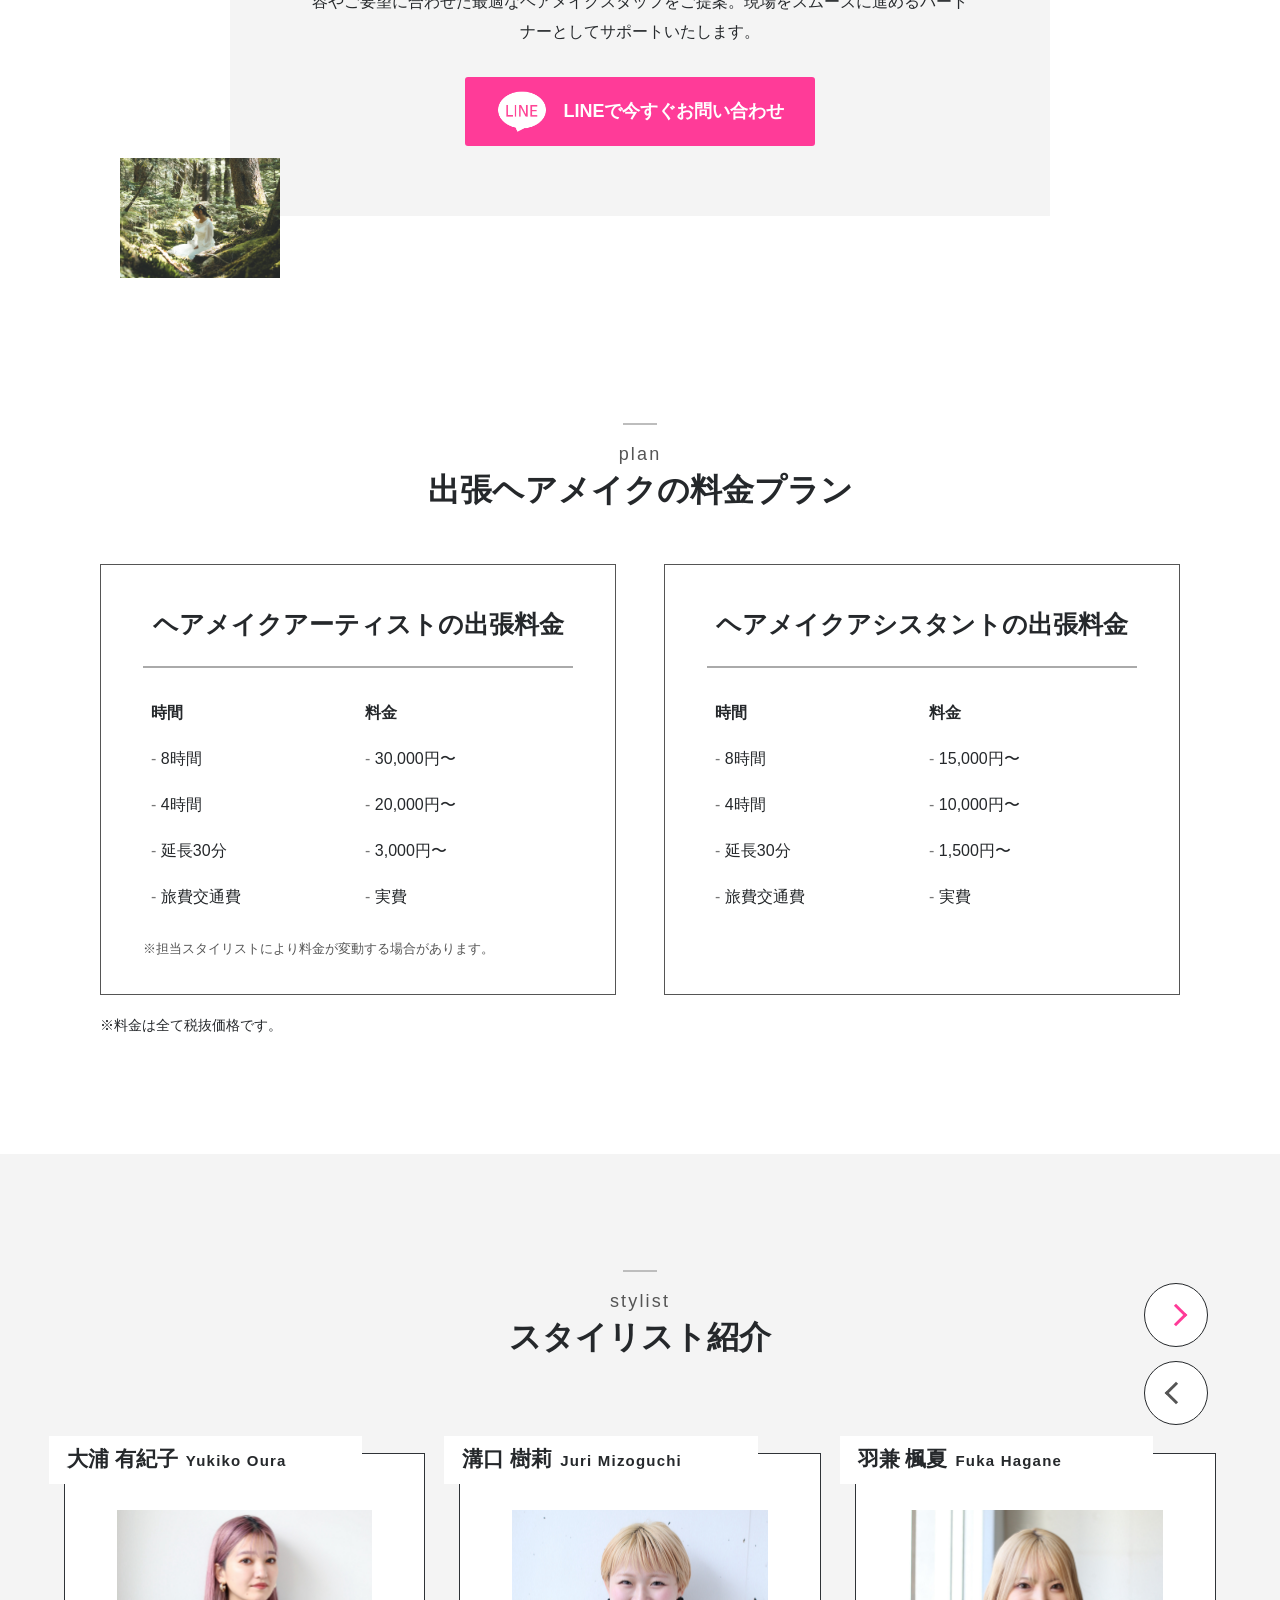
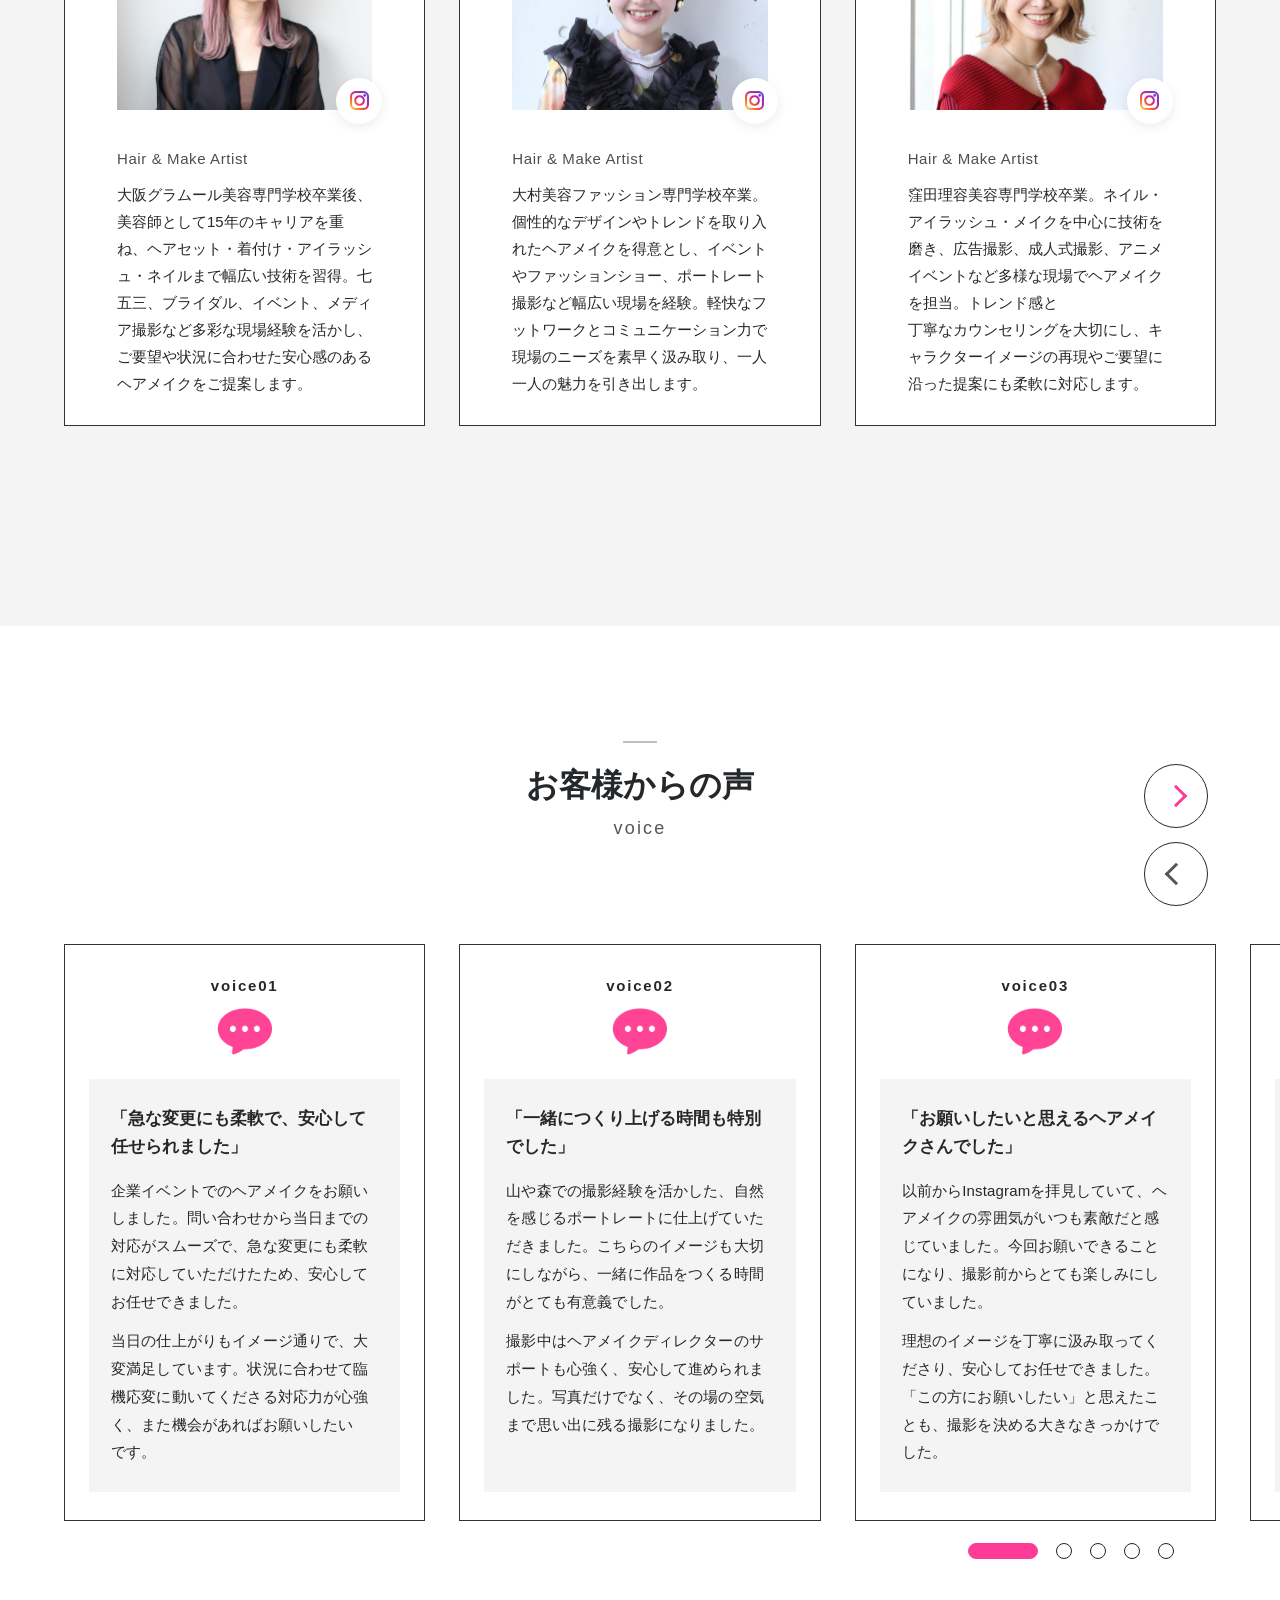
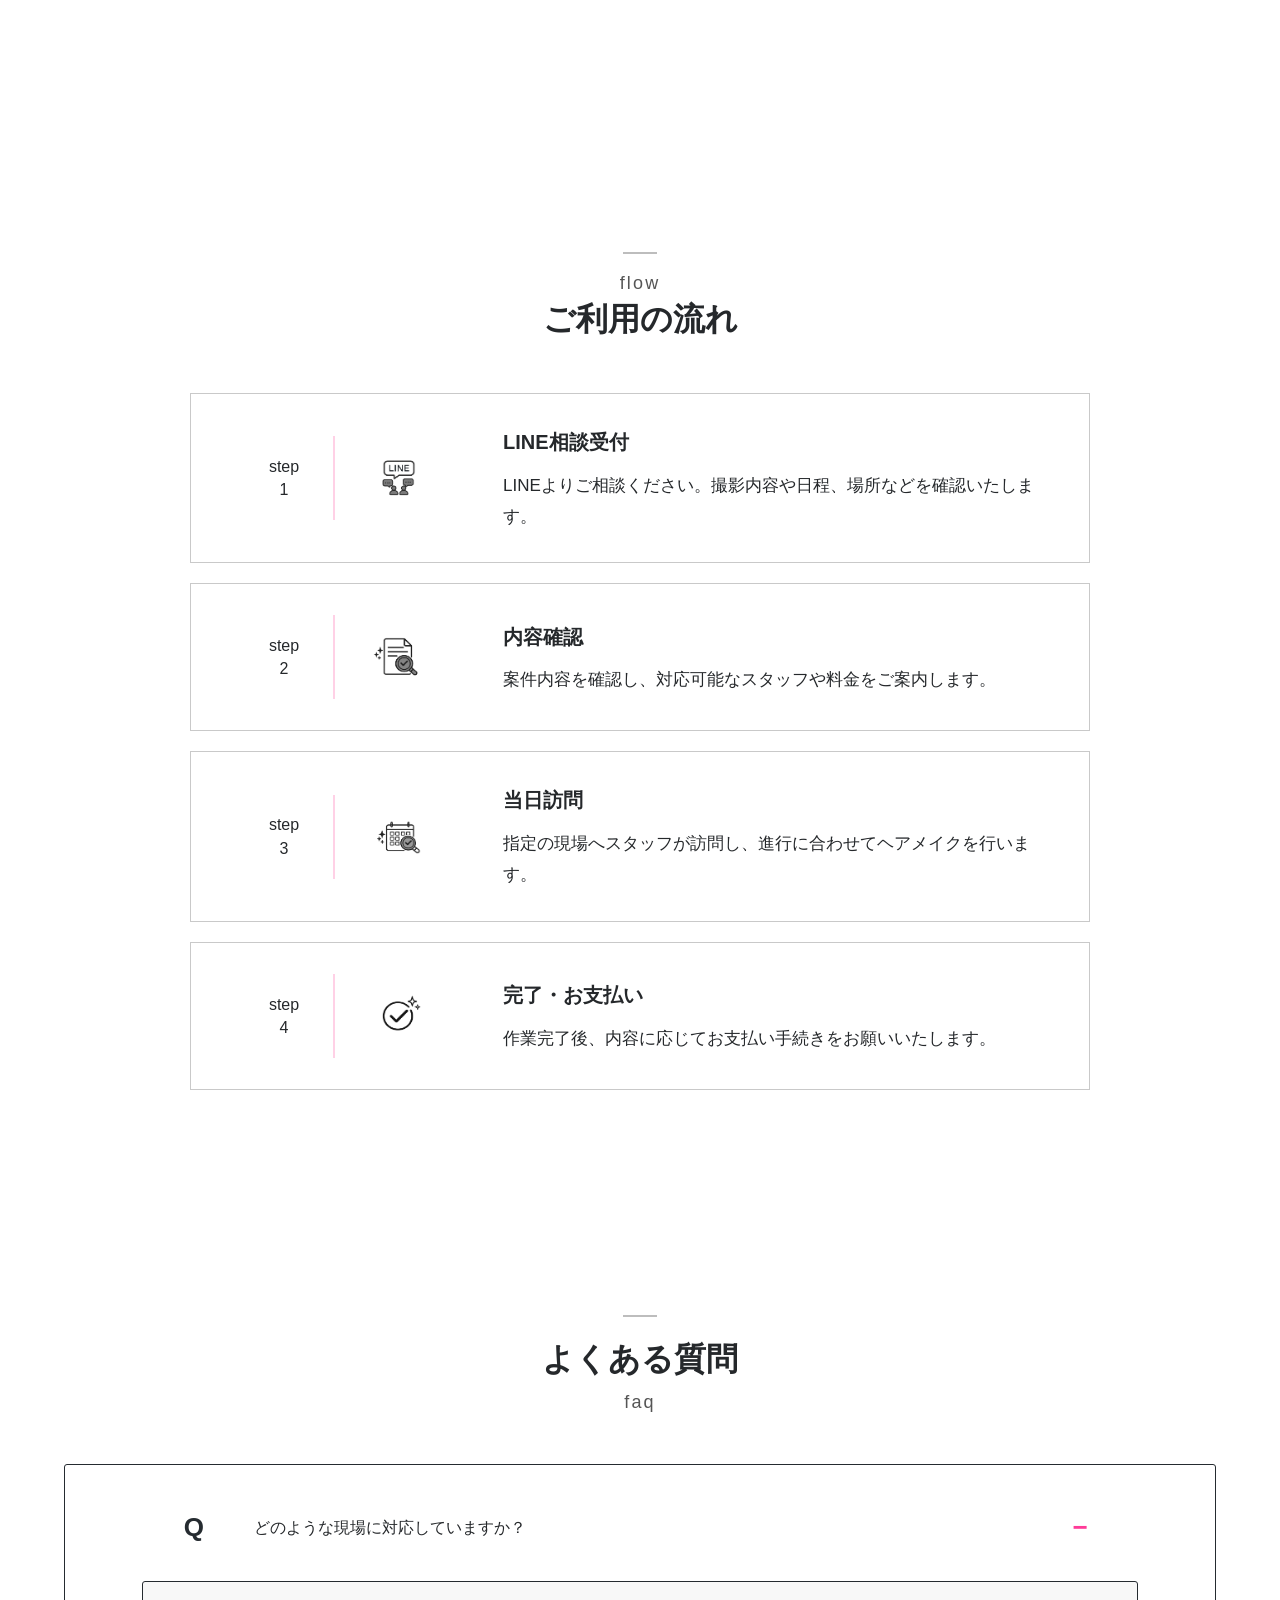
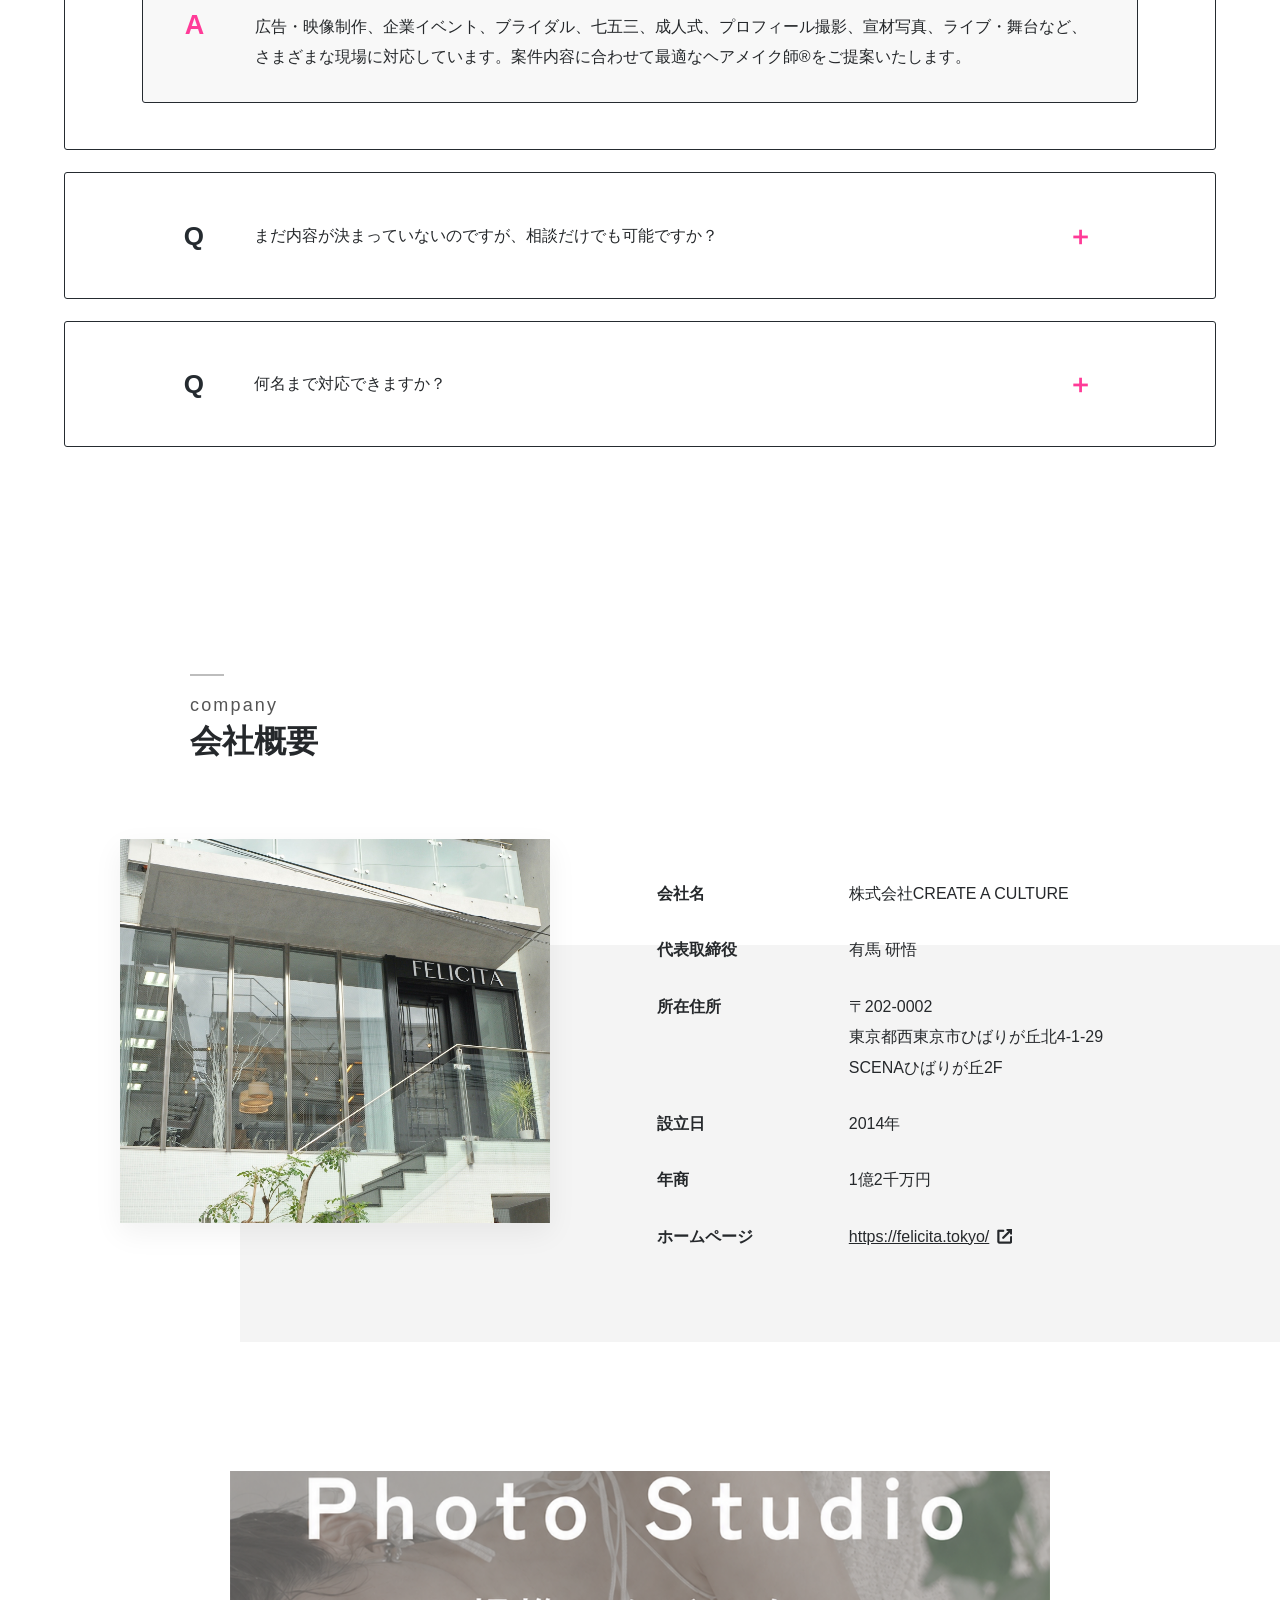
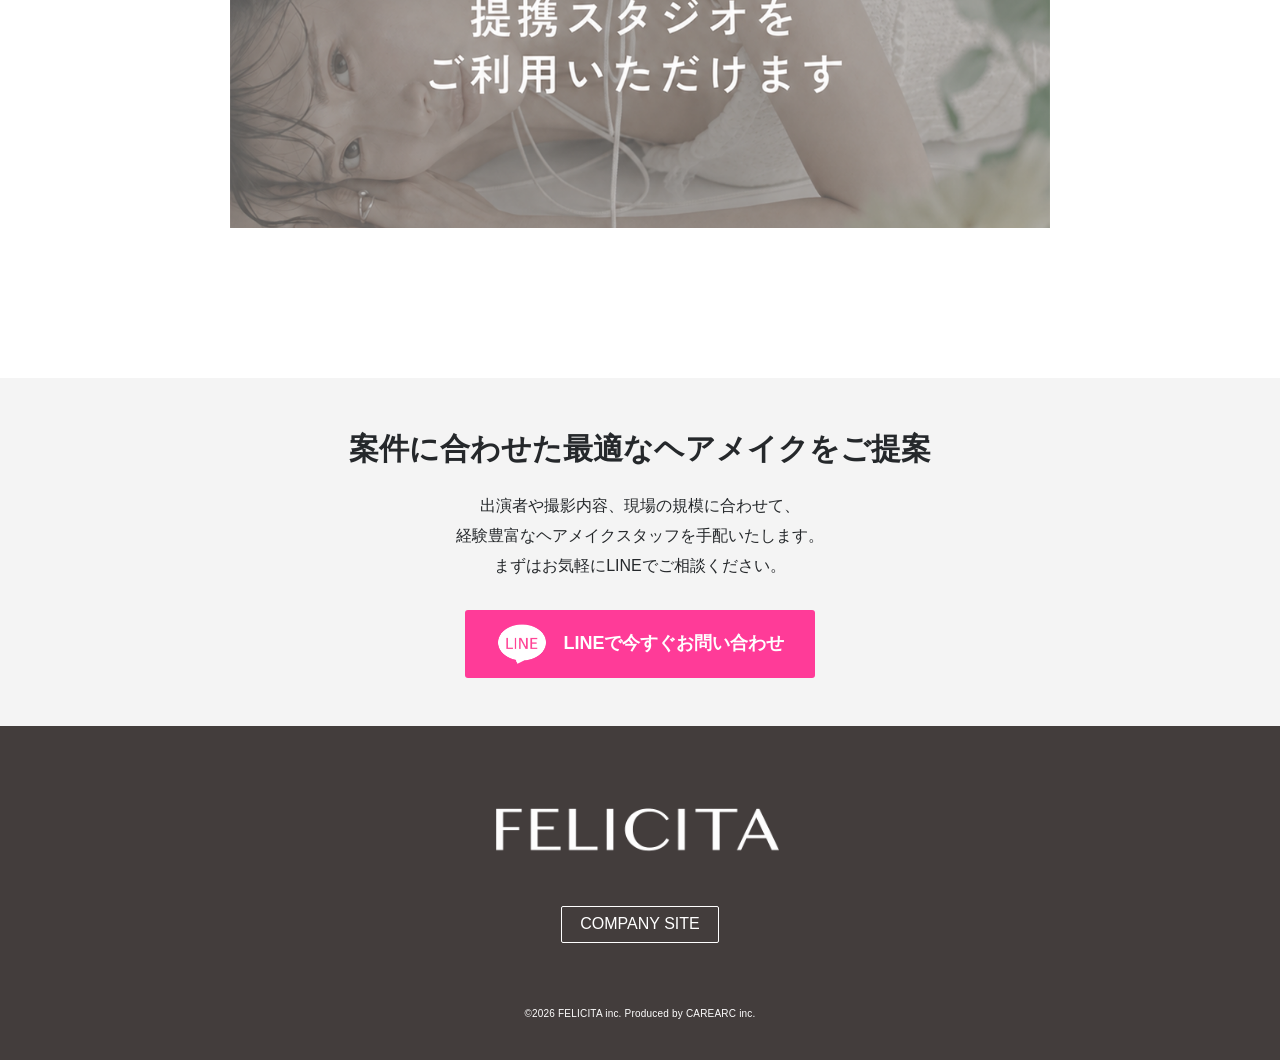
==== commit f6945630: "Add GitHub Pages files" ====
--- a/index.html
+++ b/index.html
@@ -18,7 +18,7 @@
   <link rel="icon" href="images/common/favicon.png" type="image/png" sizes="any">
   <link rel="preconnect" href="https://cdn.jsdelivr.net">
   <link rel="stylesheet" href="https://cdn.jsdelivr.net/npm/swiper@11/swiper-bundle.min.css">
-  <link rel="stylesheet" href="css/style.css?v=20260810-staff-copy-wide">
+  <link rel="stylesheet" href="css/style.css?v=20260812-slider-arrow-sp">
 </head>
 <body>
   <header class="site-header" id="top">
@@ -60,7 +60,7 @@
             <img src="images/fv/fv-2019003.jpg" alt="花を添えたヘアメイクモデル" width="960" height="486">
           </figure>
           <figure class="image-frame fv__photo fv__photo--sub01">
-            <img src="images/fv/fv-right.png" alt="ブロンドヘアのヘアメイクモデル" width="1024" height="1535">
+            <img src="images/fv/fv-2019009.jpg" alt="花を持つヘアメイクモデル" width="960" height="486">
           </figure>
           <!--  
           <figure class="image-frame fv__photo fv__photo--sub02">
@@ -174,7 +174,7 @@
               <img src="images/works-results/works-result-beauty-battle-royale-main.png" alt="美容バトルロワイヤルのヘアメイク利用実績イメージ" width="1083" height="1452">
             </figure>
             <figure class="image-frame works-collage__image works-collage__image--l02">
-              <img src="images/works-results/works-collage-l02-hairmake.jpg" alt="出張ヘアメイク利用実績イメージ" width="1920" height="1281">
+              <img src="images/works-results/works-collage-l02-flower-portrait.jpg" alt="出張ヘアメイク利用実績イメージ" width="1281" height="1920">
             </figure>
             <figure class="image-frame works-collage__image works-collage__image--l03">
               <img src="images/works-results/works-result-left-bottom.jpg" alt="出張ヘアメイク利用実績イメージ" width="1600" height="1067">
--- a/css/style.css
+++ b/css/style.css
@@ -669,7 +669,7 @@
 
 .works-section {
   padding: clamp(90px, 10vw, 150px) 0 clamp(92px, 10vw, 140px);
-  overflow: hidden;
+  overflow: visible;
   background: #fff;
 }
 
@@ -683,9 +683,11 @@
   grid-template-columns: minmax(360px, 30%) minmax(460px, 1fr) minmax(360px, 30%);
   align-items: center;
   width: min(100%, 1440px);
+  max-width: 100%;
   min-height: 560px;
   margin: 0 auto;
   padding: clamp(56px, 6vw, 84px) var(--side);
+  overflow: visible;
 }
 
 .works-section__content {
@@ -1249,6 +1251,8 @@
   position: absolute;
   right: 8px;
   z-index: 5;
+  display: grid;
+  place-items: center;
   width: 64px;
   height: 64px;
   border: 1px solid var(--color-text);
@@ -1259,12 +1263,16 @@
 
 .slider-arrow::before {
   content: "";
+  position: absolute;
+  top: 50%;
+  left: 50%;
   display: block;
   width: 16px;
   height: 16px;
-  margin: auto;
+  margin: 0;
   border-top: 3px solid currentColor;
   border-right: 3px solid currentColor;
+  transform-origin: center;
 }
 
 .slider-arrow--next {
@@ -1273,7 +1281,7 @@
 }
 
 .slider-arrow--next::before {
-  transform: rotate(45deg);
+  transform: translate(-50%, -50%) rotate(45deg);
 }
 
 .slider-arrow--prev {
@@ -1282,7 +1290,7 @@
 }
 
 .slider-arrow--prev::before {
-  transform: rotate(225deg);
+  transform: translate(-50%, -50%) rotate(225deg);
 }
 
 .staff-swiper .swiper-pagination {
@@ -1402,7 +1410,7 @@
 }
 
 .voice-arrow--next::before {
-  transform: rotate(45deg);
+  transform: translate(-50%, -50%) rotate(45deg);
 }
 
 .voice-arrow--prev {
@@ -1411,7 +1419,7 @@
 }
 
 .voice-arrow--prev::before {
-  transform: rotate(225deg);
+  transform: translate(-50%, -50%) rotate(225deg);
 }
 
 .voice-swiper .voice-pagination {
@@ -4338,6 +4346,66 @@
     margin-right: auto;
     margin-left: auto;
   }
+
+  .works-section__band {
+    width: 100% !important;
+    margin: 0 auto !important;
+  }
+
+  .works-section__inner {
+    grid-template-columns: minmax(0, 25%) minmax(420px, 50%) minmax(0, 25%) !important;
+    align-items: center !important;
+    column-gap: 0 !important;
+    min-height: clamp(500px, 50vw, 580px) !important;
+    padding: clamp(76px, 7.6vw, 90px) clamp(22px, 3vw, 34px) clamp(84px, 8vw, 104px) !important;
+  }
+
+  .works-section__content {
+    width: auto !important;
+    margin: 0 !important;
+  }
+
+  .works-collage {
+    min-height: clamp(430px, 44vw, 500px) !important;
+  }
+
+  .works-collage__image--l01 {
+    top: clamp(-54px, -4.5vw, -38px) !important;
+    left: -3% !important;
+    width: clamp(144px, 15vw, 170px) !important;
+  }
+
+  .works-collage__image--l02 {
+    top: clamp(54px, 5.8vw, 68px) !important;
+    left: 43% !important;
+    width: clamp(88px, 8.7vw, 102px) !important;
+  }
+
+  .works-collage__image--l03 {
+    top: auto !important;
+    left: 18% !important;
+    bottom: clamp(26px, 3.4vw, 42px) !important;
+    width: clamp(128px, 13vw, 150px) !important;
+  }
+
+  .works-collage__image--r01 {
+    top: clamp(56px, 6vw, 72px) !important;
+    right: -4% !important;
+    width: clamp(148px, 15.5vw, 178px) !important;
+  }
+
+  .works-collage__image--r02 {
+    top: clamp(166px, 18vw, 204px) !important;
+    left: 14% !important;
+    width: clamp(82px, 8.5vw, 98px) !important;
+  }
+
+  .works-collage__image--r03 {
+    top: auto !important;
+    right: 2% !important;
+    bottom: clamp(-30px, -2.5vw, -14px) !important;
+    width: clamp(126px, 13vw, 150px) !important;
+  }
 }
 
 @media (min-width: 821px) and (max-width: 1024px) {
@@ -4473,7 +4541,6 @@
 }
 
 /* 2026-08-10: keep works logos and about copy stable on narrow/tablet widths */
-.works-section,
 .about-artist {
   overflow-x: hidden;
 }
@@ -4694,8 +4761,6 @@
 
 /* 2026-08-10: responsive guard for works logos and about copy */
 @media (max-width: 1024px) {
-  .works-section,
-  .works-section__band,
   .about-artist {
     overflow-x: hidden;
   }
@@ -5571,3 +5636,297 @@
     margin-inline: auto;
   }
 }
+
+@media (min-width: 821px) and (max-width: 1024px) {
+  .works-section {
+    padding: clamp(90px, 10vw, 150px) 0 clamp(92px, 10vw, 140px);
+  }
+
+  .works-section__band {
+    width: 100% !important;
+    margin: 0 auto !important;
+  }
+
+  .works-section__inner {
+    display: grid !important;
+    grid-template-columns: minmax(230px, 26%) minmax(390px, 1fr) minmax(230px, 26%) !important;
+    align-items: center !important;
+    gap: 0 !important;
+    width: min(100%, 1440px) !important;
+    min-height: 500px !important;
+    padding: 88px 28px 92px !important;
+  }
+
+  .works-section__content {
+    grid-column: auto !important;
+    grid-row: auto !important;
+    order: initial !important;
+    width: auto !important;
+    margin: 0 !important;
+    padding: 0 !important;
+  }
+
+  .works-collage {
+    width: auto !important;
+    min-height: 390px !important;
+  }
+
+  .works-collage--left,
+  .works-collage--right {
+    grid-column: auto !important;
+    grid-row: auto !important;
+    align-self: center !important;
+    justify-self: auto !important;
+    order: initial !important;
+    margin: 0 !important;
+  }
+
+  .works-collage__image--l01 {
+    top: -74px !important;
+    left: 0 !important;
+    width: min(150px, 48%) !important;
+  }
+
+  .works-collage__image--l02 {
+    top: 44px !important;
+    right: auto !important;
+    left: 44% !important;
+    width: min(88px, 30%) !important;
+  }
+
+  .works-collage__image--l03 {
+    top: auto !important;
+    left: 22% !important;
+    bottom: 28px !important;
+    width: min(124px, 40%) !important;
+  }
+
+  .works-collage__image--r01 {
+    top: 86px !important;
+    right: -10px !important;
+    width: min(166px, 48%) !important;
+  }
+
+  .works-collage__image--r02 {
+    top: 230px !important;
+    left: 44% !important;
+    bottom: auto !important;
+    width: min(84px, 28%) !important;
+  }
+
+  .works-collage__image--r03 {
+    top: auto !important;
+    right: -2% !important;
+    bottom: -70px !important;
+    width: min(112px, 34%) !important;
+  }
+}
+
+@media (max-width: 540px) {
+  .works-section__band {
+    overflow: visible !important;
+  }
+
+  .works-collage__image--l02 {
+    left: 58% !important;
+    width: 45% !important;
+  }
+
+  .works-collage__image--r02 {
+    left: 6% !important;
+    width: 45% !important;
+  }
+}
+
+/* 2026-08-12: rebuild works collage balance around tablet widths */
+@media (min-width: 821px) and (max-width: 1024px) {
+  .works-section__band {
+    width: 100% !important;
+    margin: 0 auto !important;
+  }
+
+  .works-section__inner {
+    grid-template-columns: minmax(0, 25%) minmax(350px, 50%) minmax(0, 25%) !important;
+    align-items: center !important;
+    gap: 0 !important;
+    min-height: clamp(500px, 58vw, 590px) !important;
+    padding: clamp(76px, 8vw, 94px) clamp(18px, 2.8vw, 34px) clamp(84px, 9vw, 110px) !important;
+  }
+
+  .works-section__content {
+    grid-column: auto !important;
+    grid-row: auto !important;
+    order: initial !important;
+    width: auto !important;
+    margin: 0 !important;
+    padding: 0 !important;
+  }
+
+  .works-collage {
+    width: auto !important;
+    min-height: clamp(440px, 50vw, 520px) !important;
+  }
+
+  .works-collage--left,
+  .works-collage--right {
+    grid-column: auto !important;
+    grid-row: auto !important;
+    align-self: center !important;
+    justify-self: stretch !important;
+    order: initial !important;
+    margin: 0 !important;
+  }
+
+  .works-collage__image--l01 {
+    top: clamp(-52px, -4.5vw, -34px) !important;
+    left: -4% !important;
+    width: clamp(130px, 16vw, 164px) !important;
+  }
+
+  .works-collage__image--l02 {
+    top: clamp(54px, 6.6vw, 70px) !important;
+    left: 42% !important;
+    width: clamp(82px, 10vw, 104px) !important;
+  }
+
+  .works-collage__image--l03 {
+    left: 16% !important;
+    bottom: clamp(28px, 4vw, 46px) !important;
+    width: clamp(118px, 15vw, 152px) !important;
+  }
+
+  .works-collage__image--r01 {
+    top: clamp(52px, 7vw, 78px) !important;
+    right: -4% !important;
+    width: clamp(138px, 17vw, 176px) !important;
+  }
+
+  .works-collage__image--r02 {
+    top: clamp(166px, 20vw, 210px) !important;
+    left: 12% !important;
+    width: clamp(82px, 10vw, 104px) !important;
+  }
+
+  .works-collage__image--r03 {
+    right: 2% !important;
+    bottom: clamp(-28px, -2.5vw, -14px) !important;
+    width: clamp(118px, 15vw, 150px) !important;
+  }
+}
+
+@media (min-width: 541px) and (max-width: 820px) {
+  .works-section__band {
+    width: calc(100% - 36px) !important;
+    margin-bottom: clamp(108px, 15vw, 146px) !important;
+  }
+
+  .works-section__inner {
+    grid-template-columns: minmax(0, 1fr) minmax(0, 1fr) !important;
+    column-gap: 0 !important;
+    row-gap: 0 !important;
+    min-height: 0 !important;
+    padding: 70px 0 70px !important;
+  }
+
+  .works-section__content {
+    grid-column: 1 / -1 !important;
+    grid-row: 1 !important;
+    justify-self: center !important;
+    width: min(70%, 560px) !important;
+    margin: 0 auto !important;
+  }
+
+  .works-collage {
+    width: 100% !important;
+    min-height: clamp(540px, 72vw, 620px) !important;
+  }
+
+  .works-collage--left {
+    grid-column: 1 !important;
+    grid-row: 2 !important;
+    justify-self: stretch !important;
+    margin: clamp(138px, 18vw, 166px) 0 0 !important;
+  }
+
+  .works-collage--right {
+    grid-column: 2 !important;
+    grid-row: 2 !important;
+    justify-self: stretch !important;
+    margin: clamp(120px, 16vw, 150px) 0 0 !important;
+  }
+
+  .works-collage__image--l01 {
+    top: 0 !important;
+    left: -8% !important;
+    width: 72% !important;
+  }
+
+  .works-collage__image--l02 {
+    top: clamp(74px, 10vw, 94px) !important;
+    left: 58% !important;
+    width: 42% !important;
+  }
+
+  .works-collage__image--l03 {
+    top: clamp(242px, 32vw, 292px) !important;
+    left: 34% !important;
+    width: 58% !important;
+  }
+
+  .works-collage__image--r01 {
+    top: -18px !important;
+    right: -6% !important;
+    width: 64% !important;
+  }
+
+  .works-collage__image--r02 {
+    top: clamp(174px, 23vw, 210px) !important;
+    left: 10% !important;
+    width: 37% !important;
+  }
+
+  .works-collage__image--r03 {
+    top: clamp(304px, 39vw, 356px) !important;
+    right: 4% !important;
+    width: 66% !important;
+  }
+}
+
+.works-section,
+.works-section__band,
+.works-section__inner {
+  overflow: visible !important;
+  overflow-x: visible !important;
+  overflow-y: visible !important;
+}
+
+@media (min-width: 541px) and (max-width: 720px) {
+  .about-artist__inner {
+    width: min(100%, 620px) !important;
+    max-width: calc(100vw - 48px) !important;
+  }
+
+  .about-artist__visual {
+    width: min(100%, 560px) !important;
+    min-height: clamp(360px, 62vw, 430px) !important;
+    margin-top: 60px !important;
+  }
+
+  .about-artist__text {
+    max-width: min(100%, 32em) !important;
+  }
+
+  .about-artist__text p {
+    max-width: 100% !important;
+    margin-inline: 0 !important;
+  }
+}
+
+@media (max-width: 540px) {
+  .slider-arrow::before {
+    width: 13px !important;
+    height: 13px !important;
+    border-top-width: 3px !important;
+    border-right-width: 3px !important;
+  }
+}
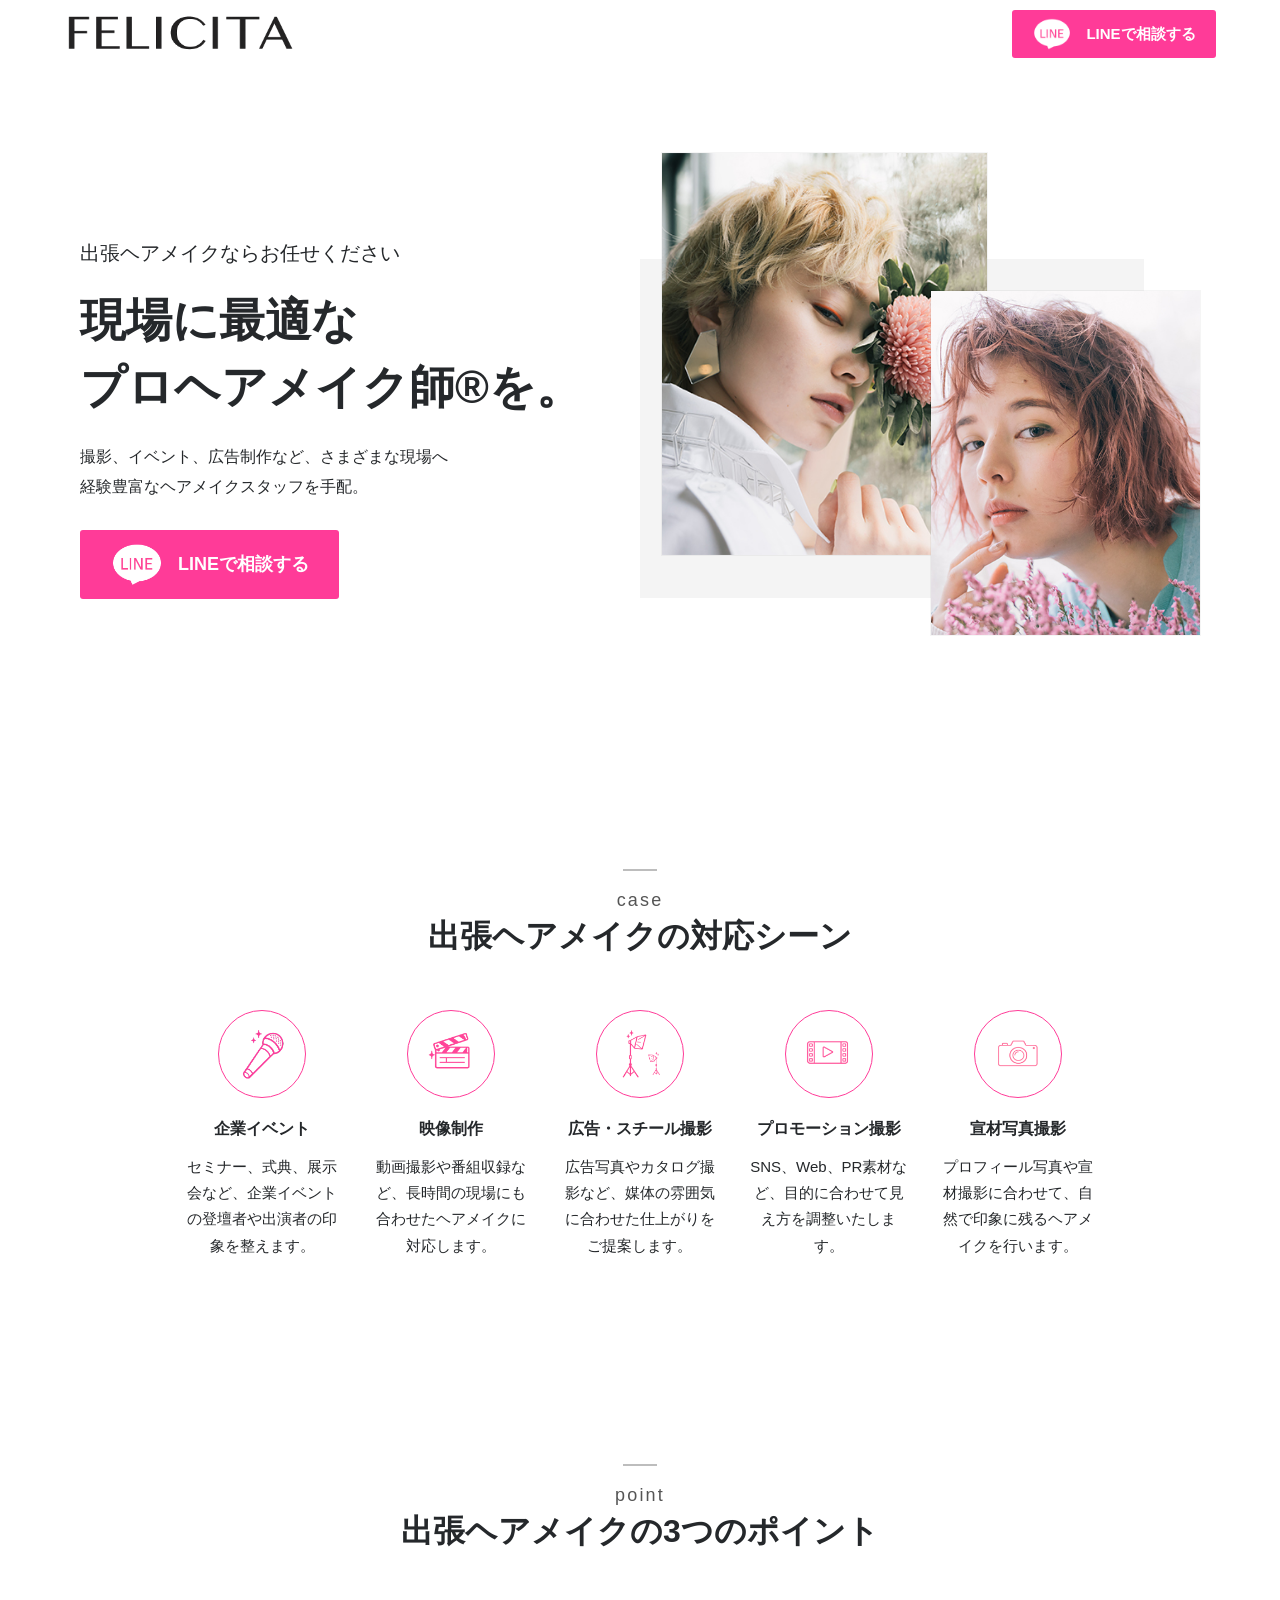
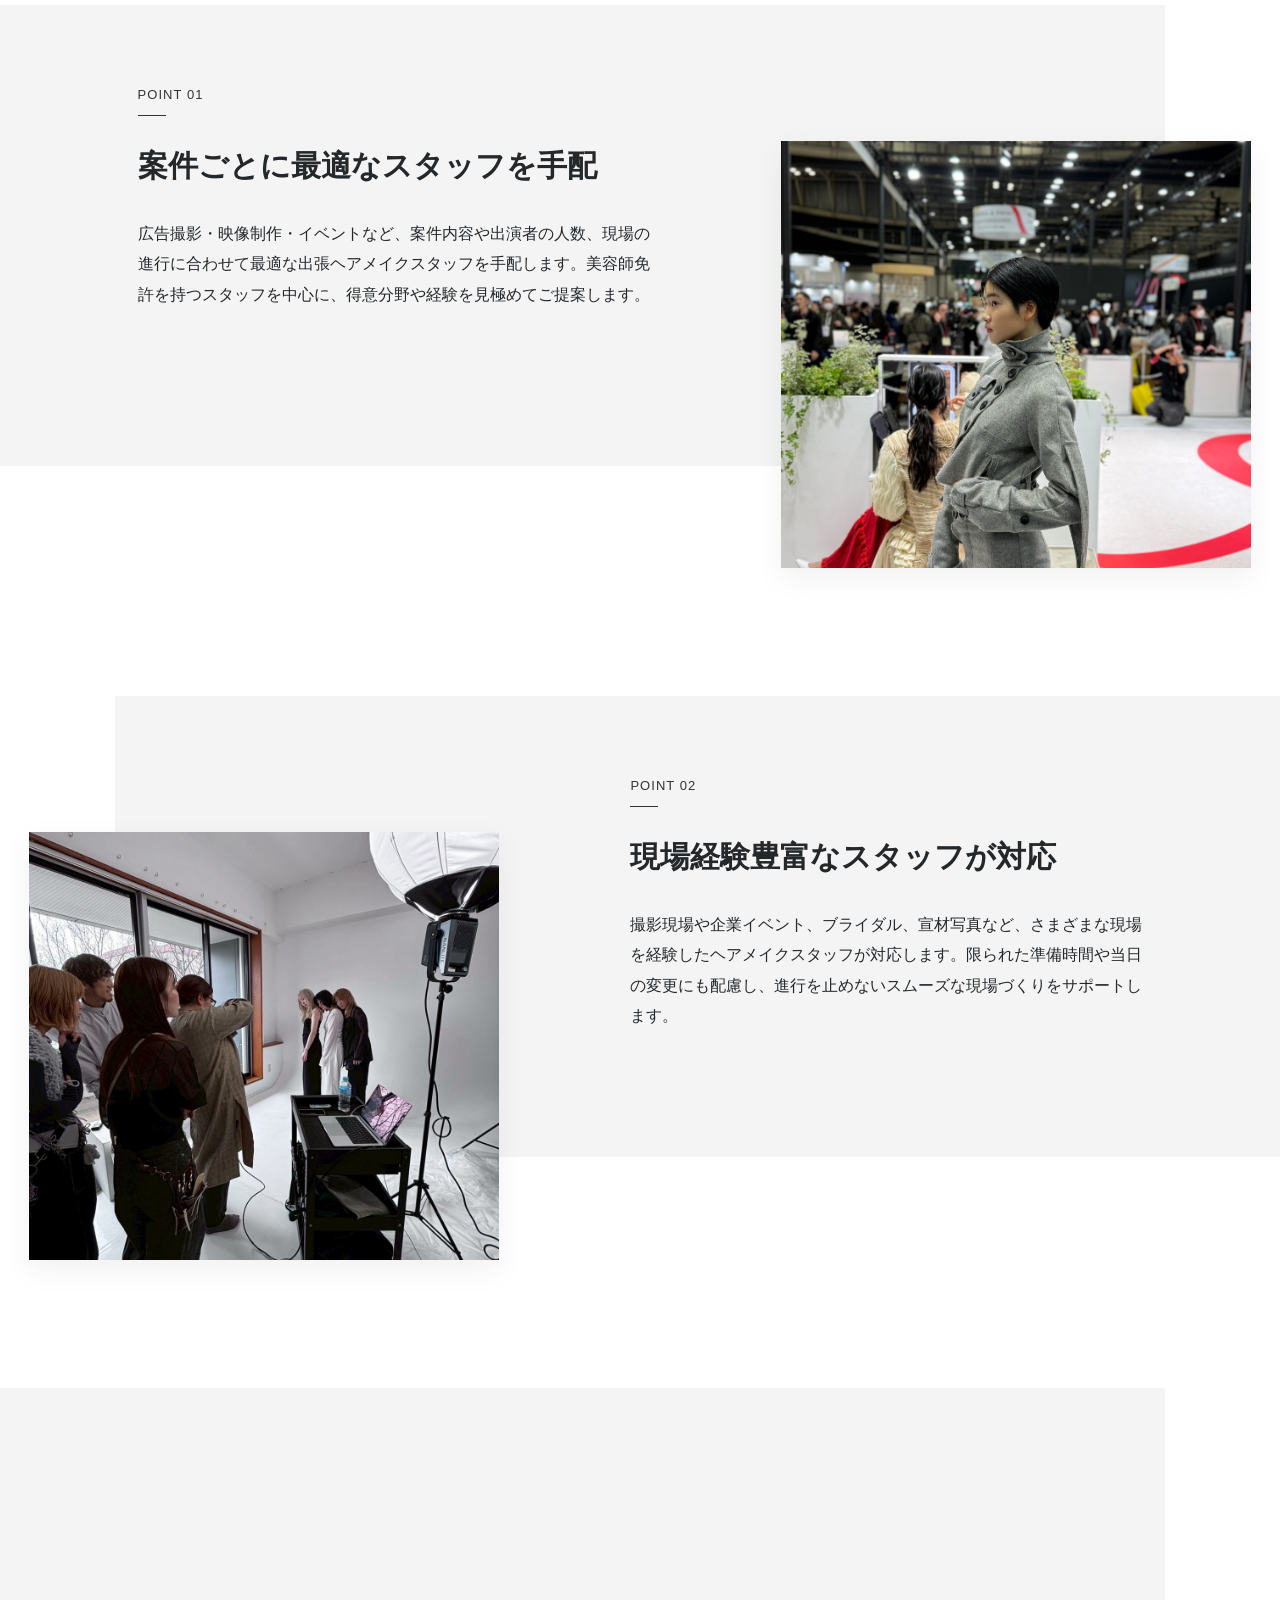
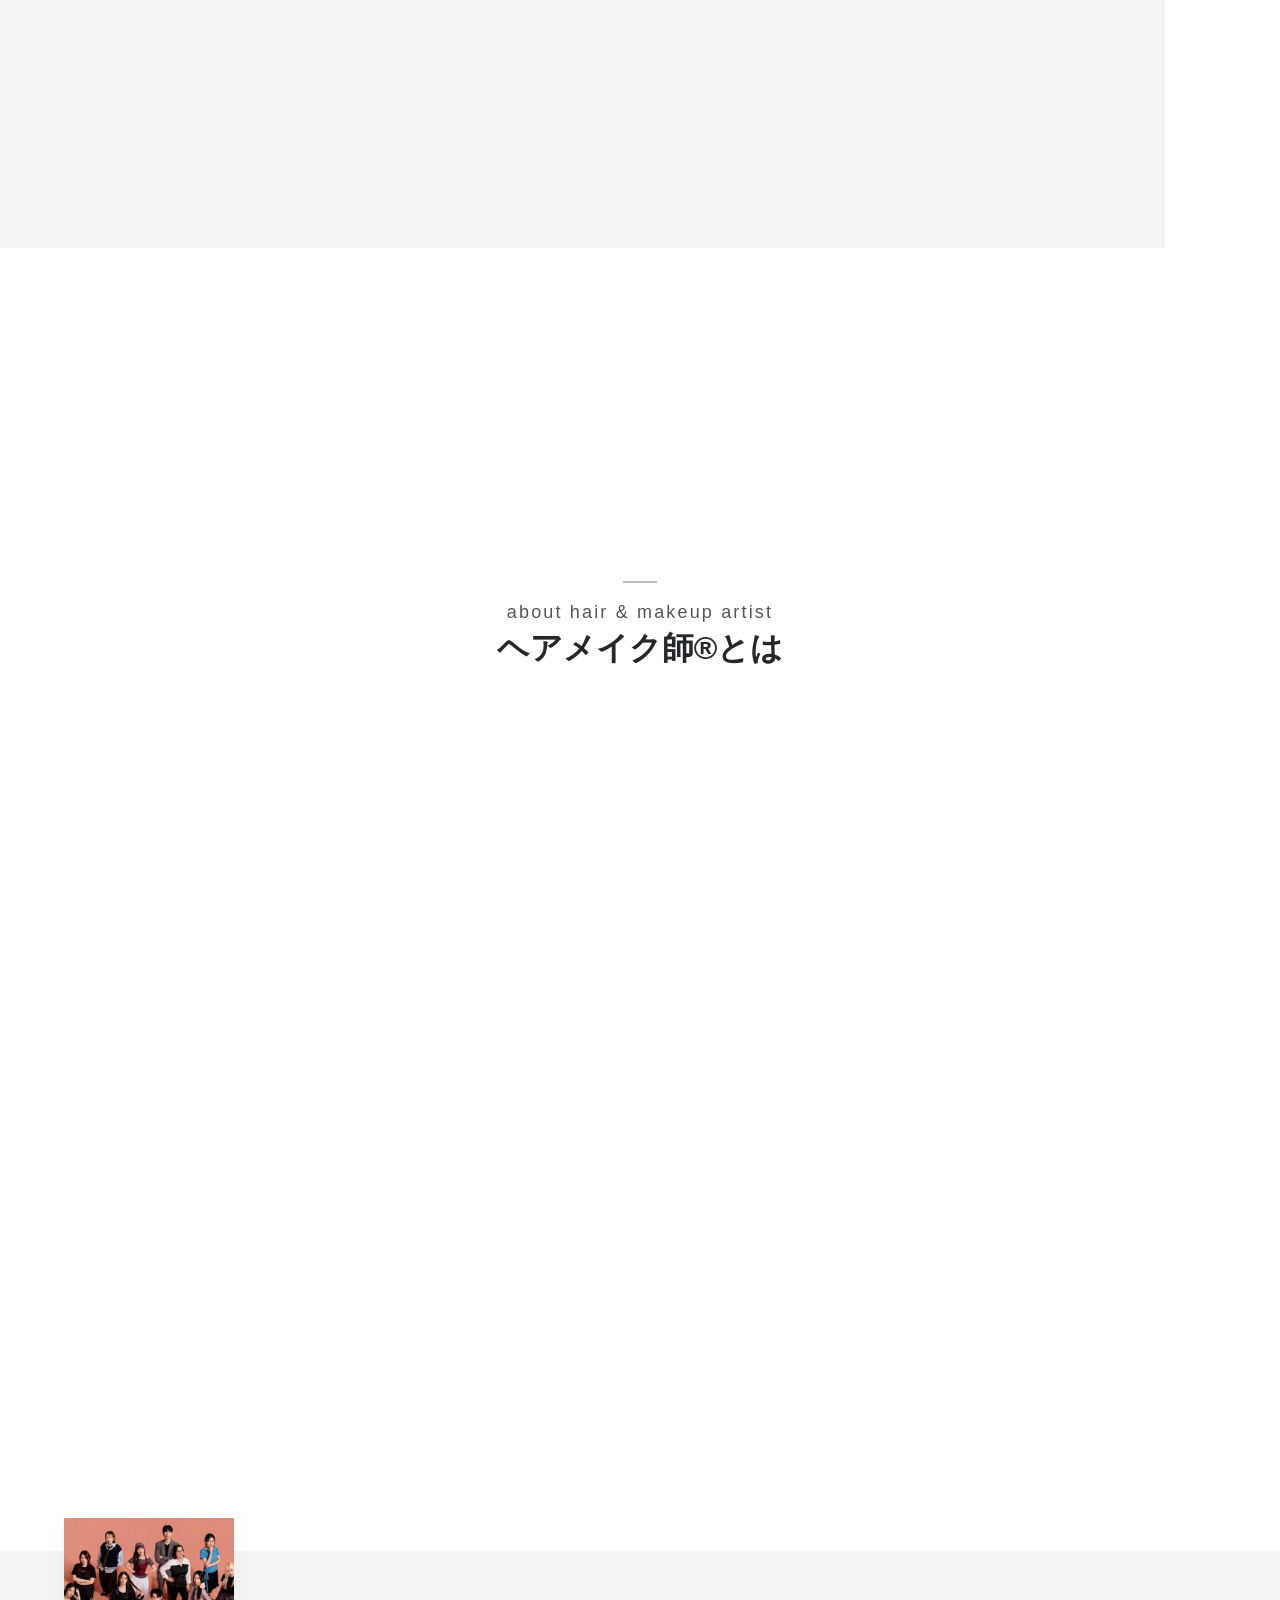
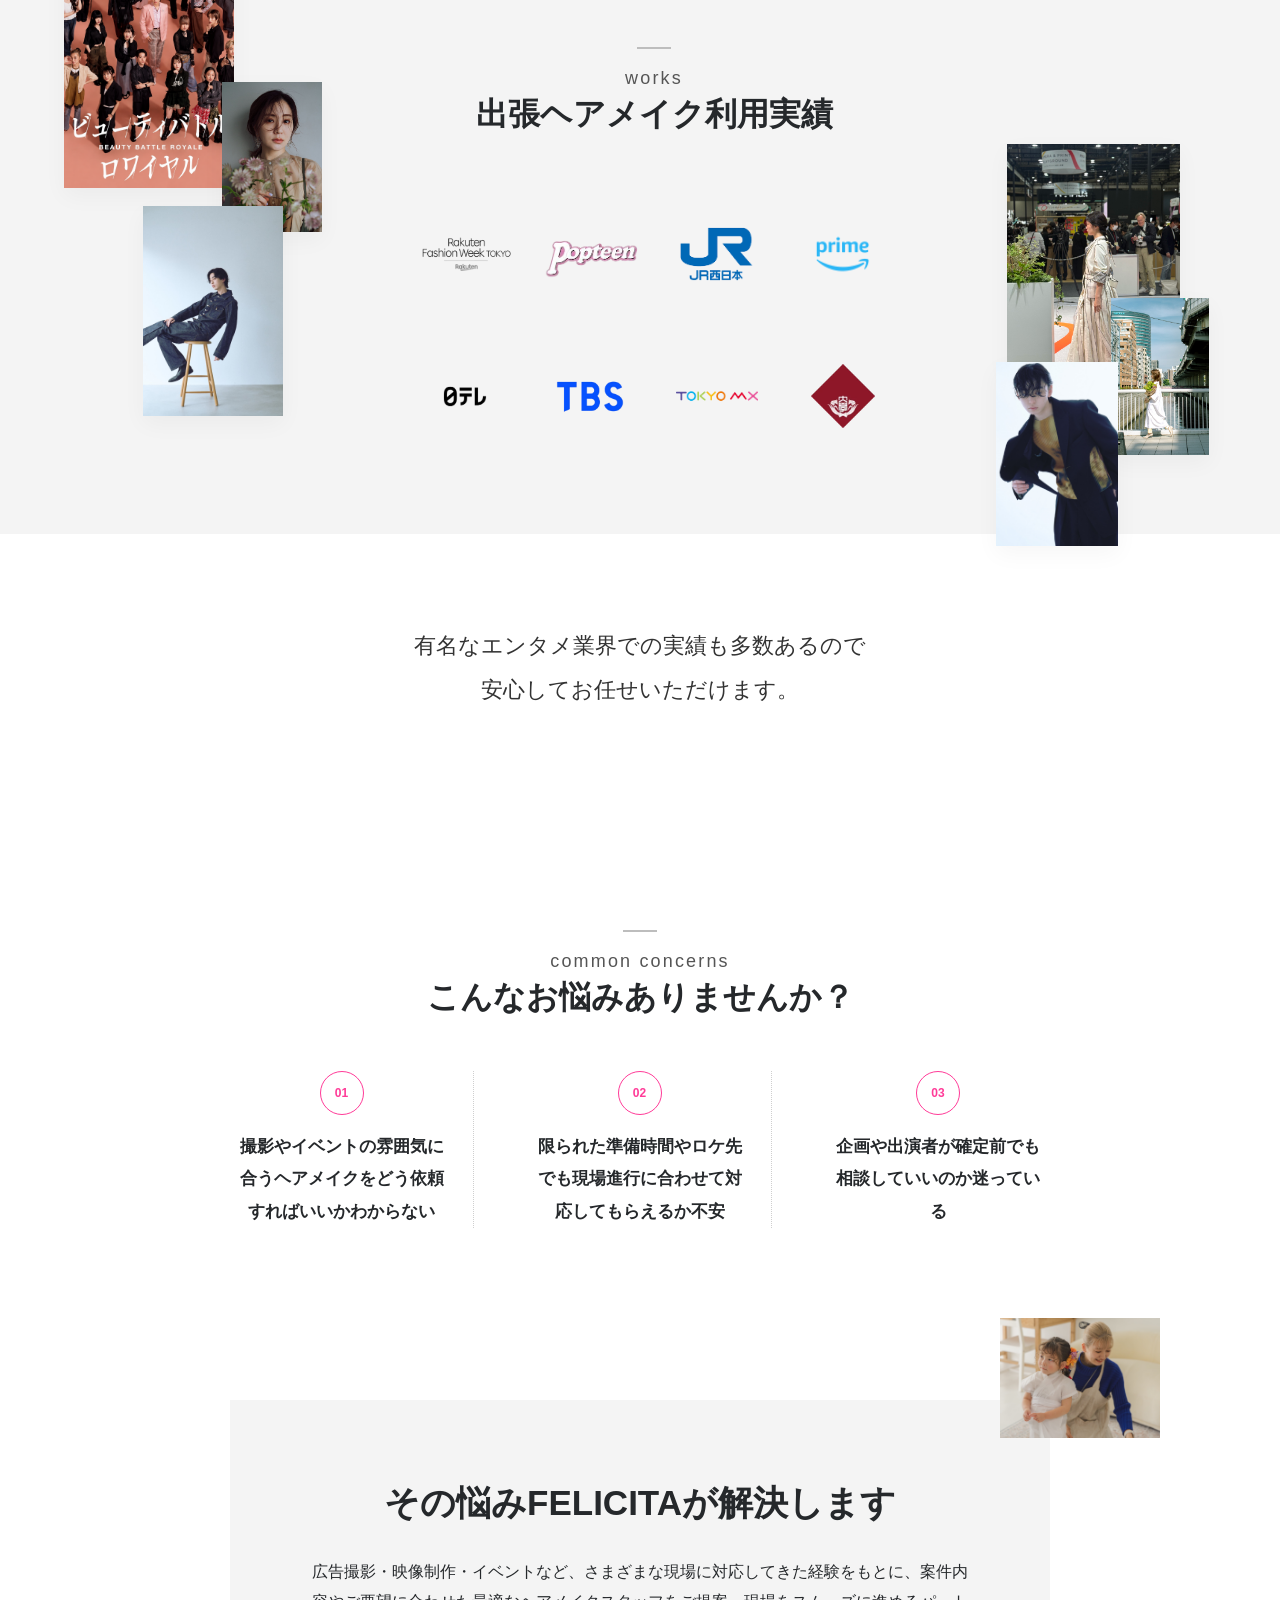
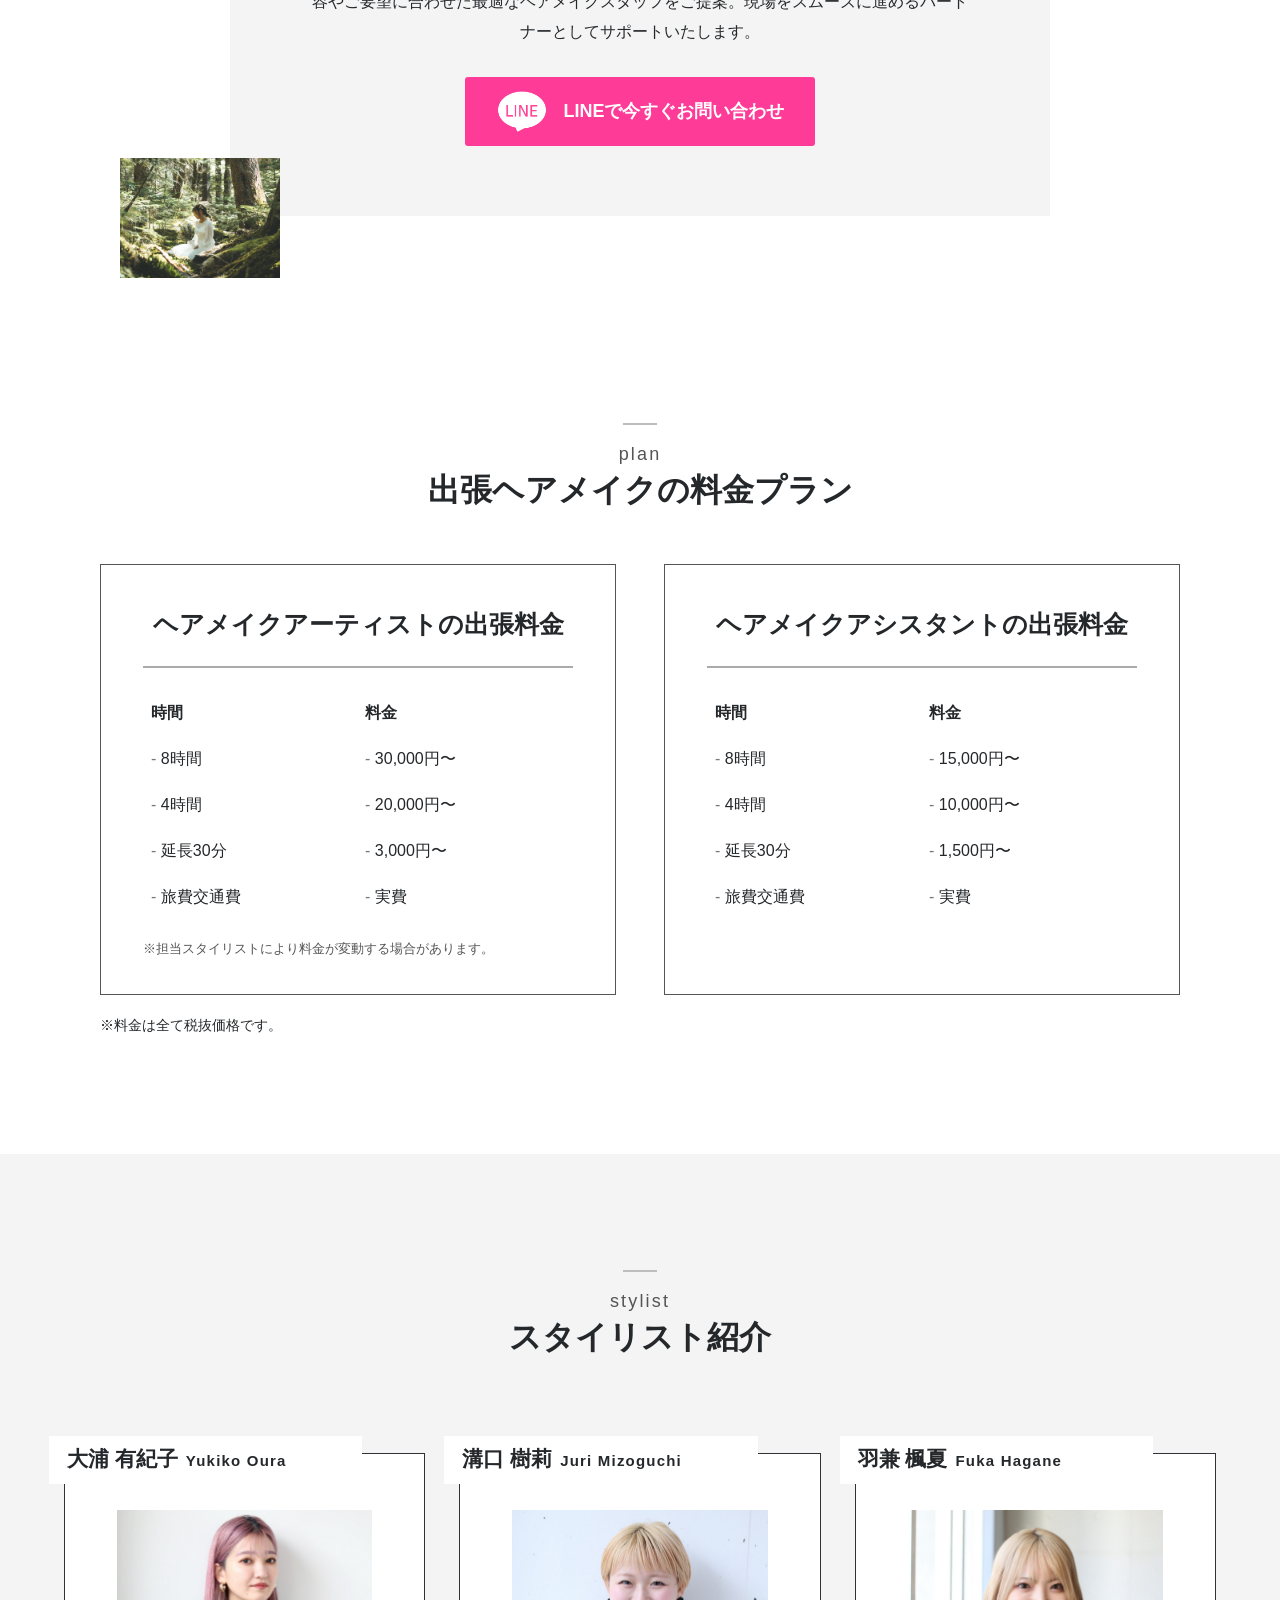
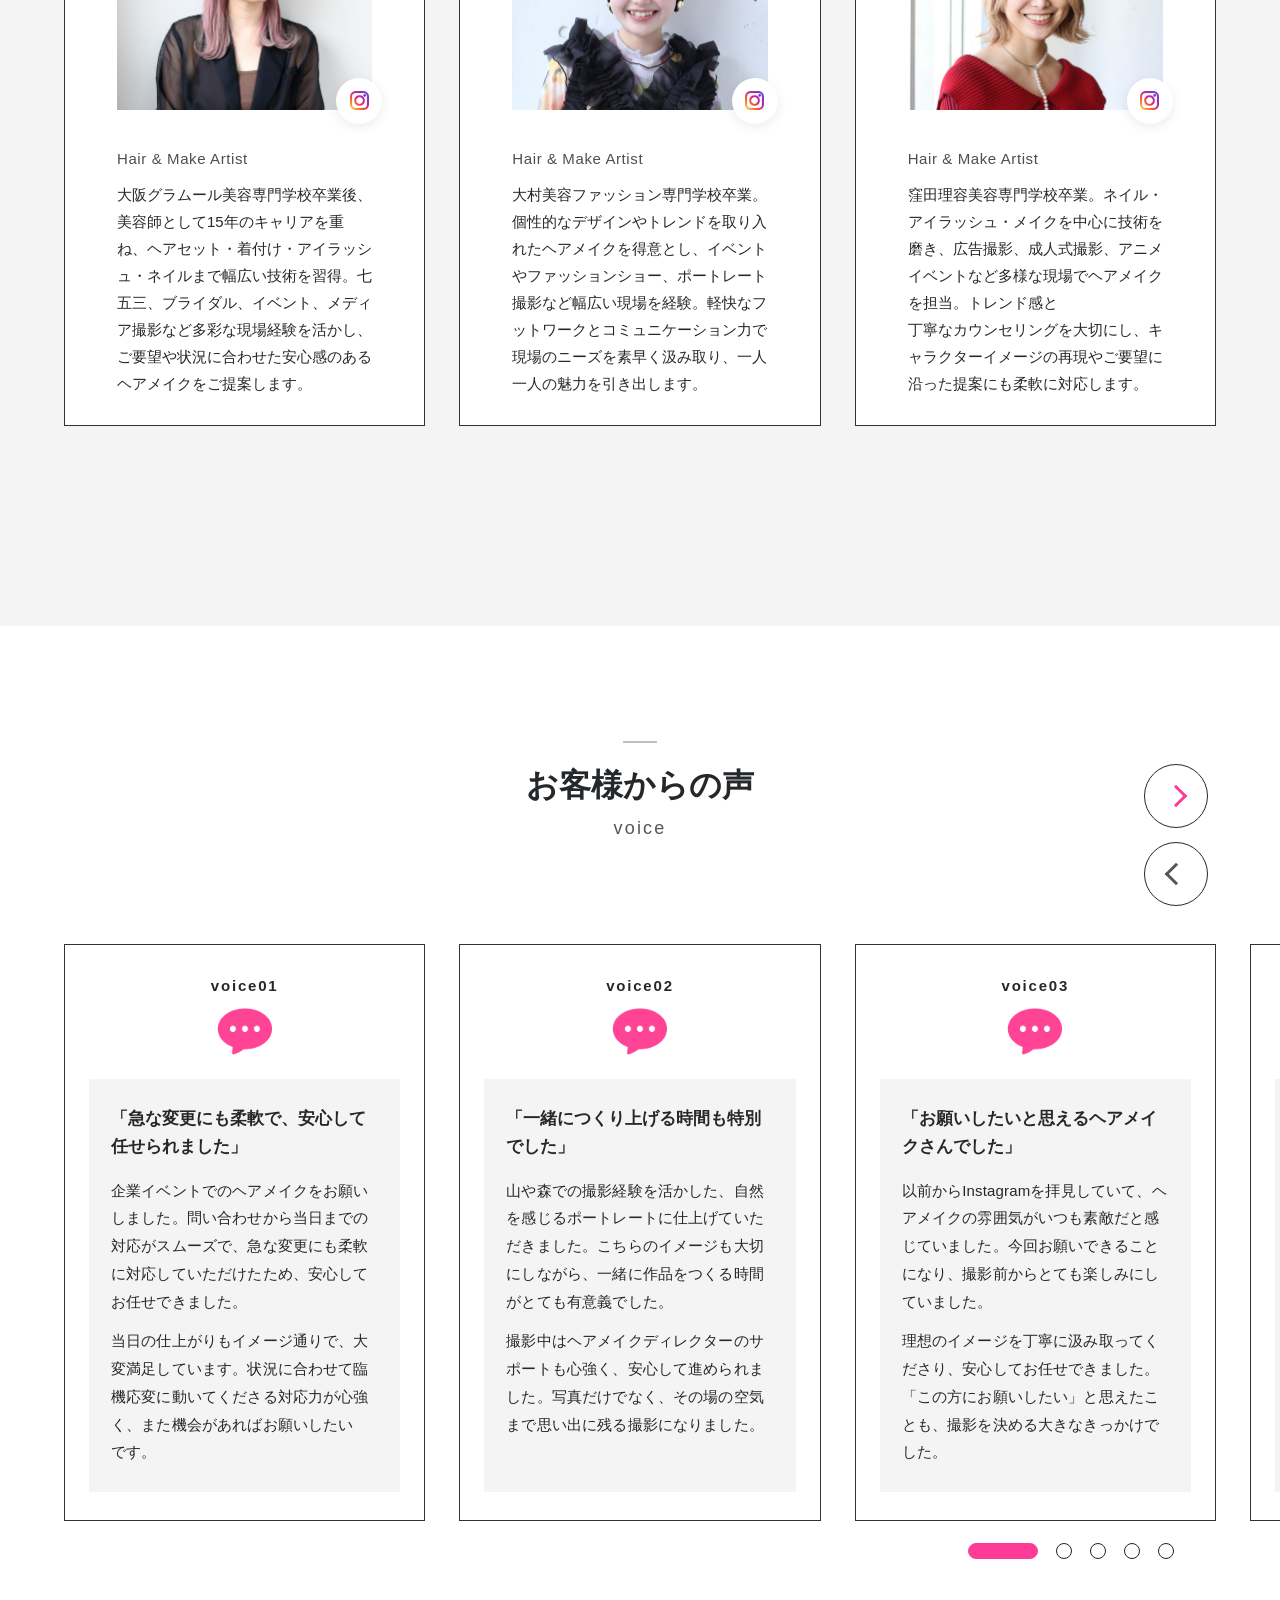
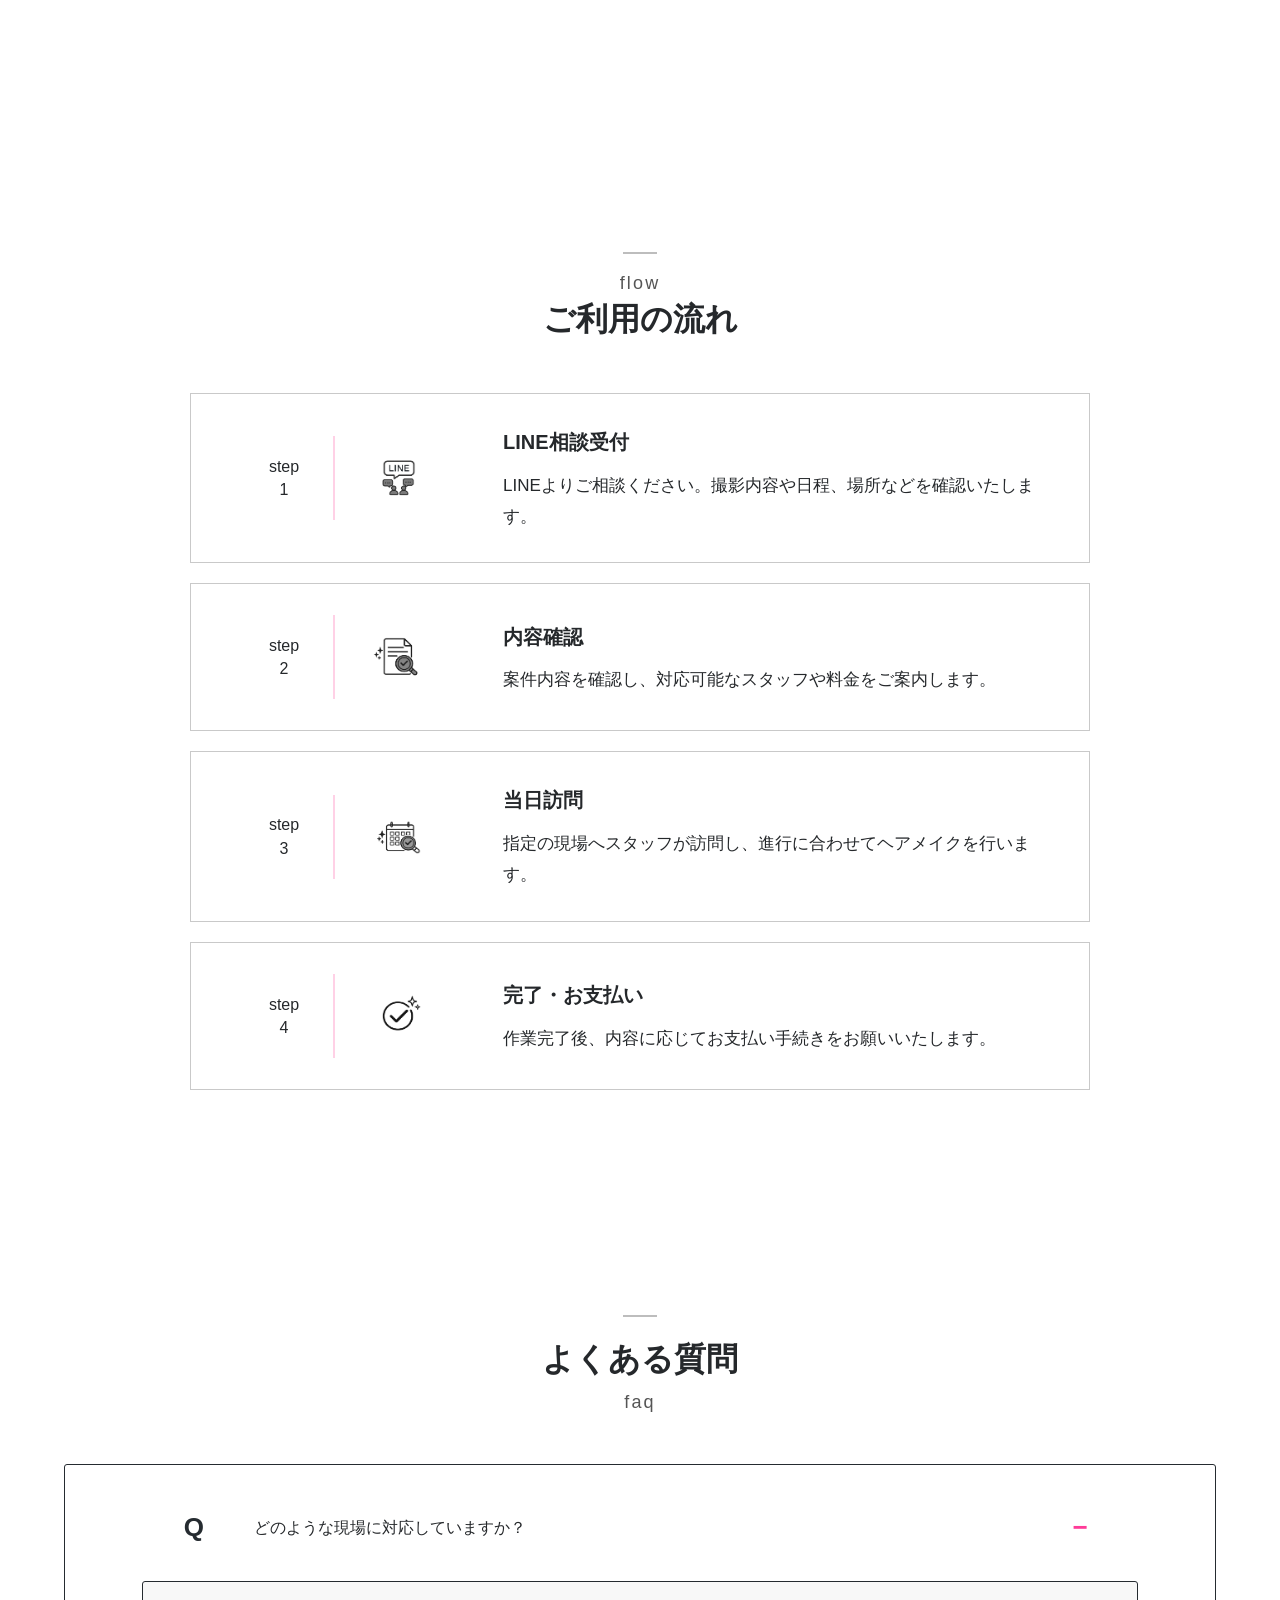
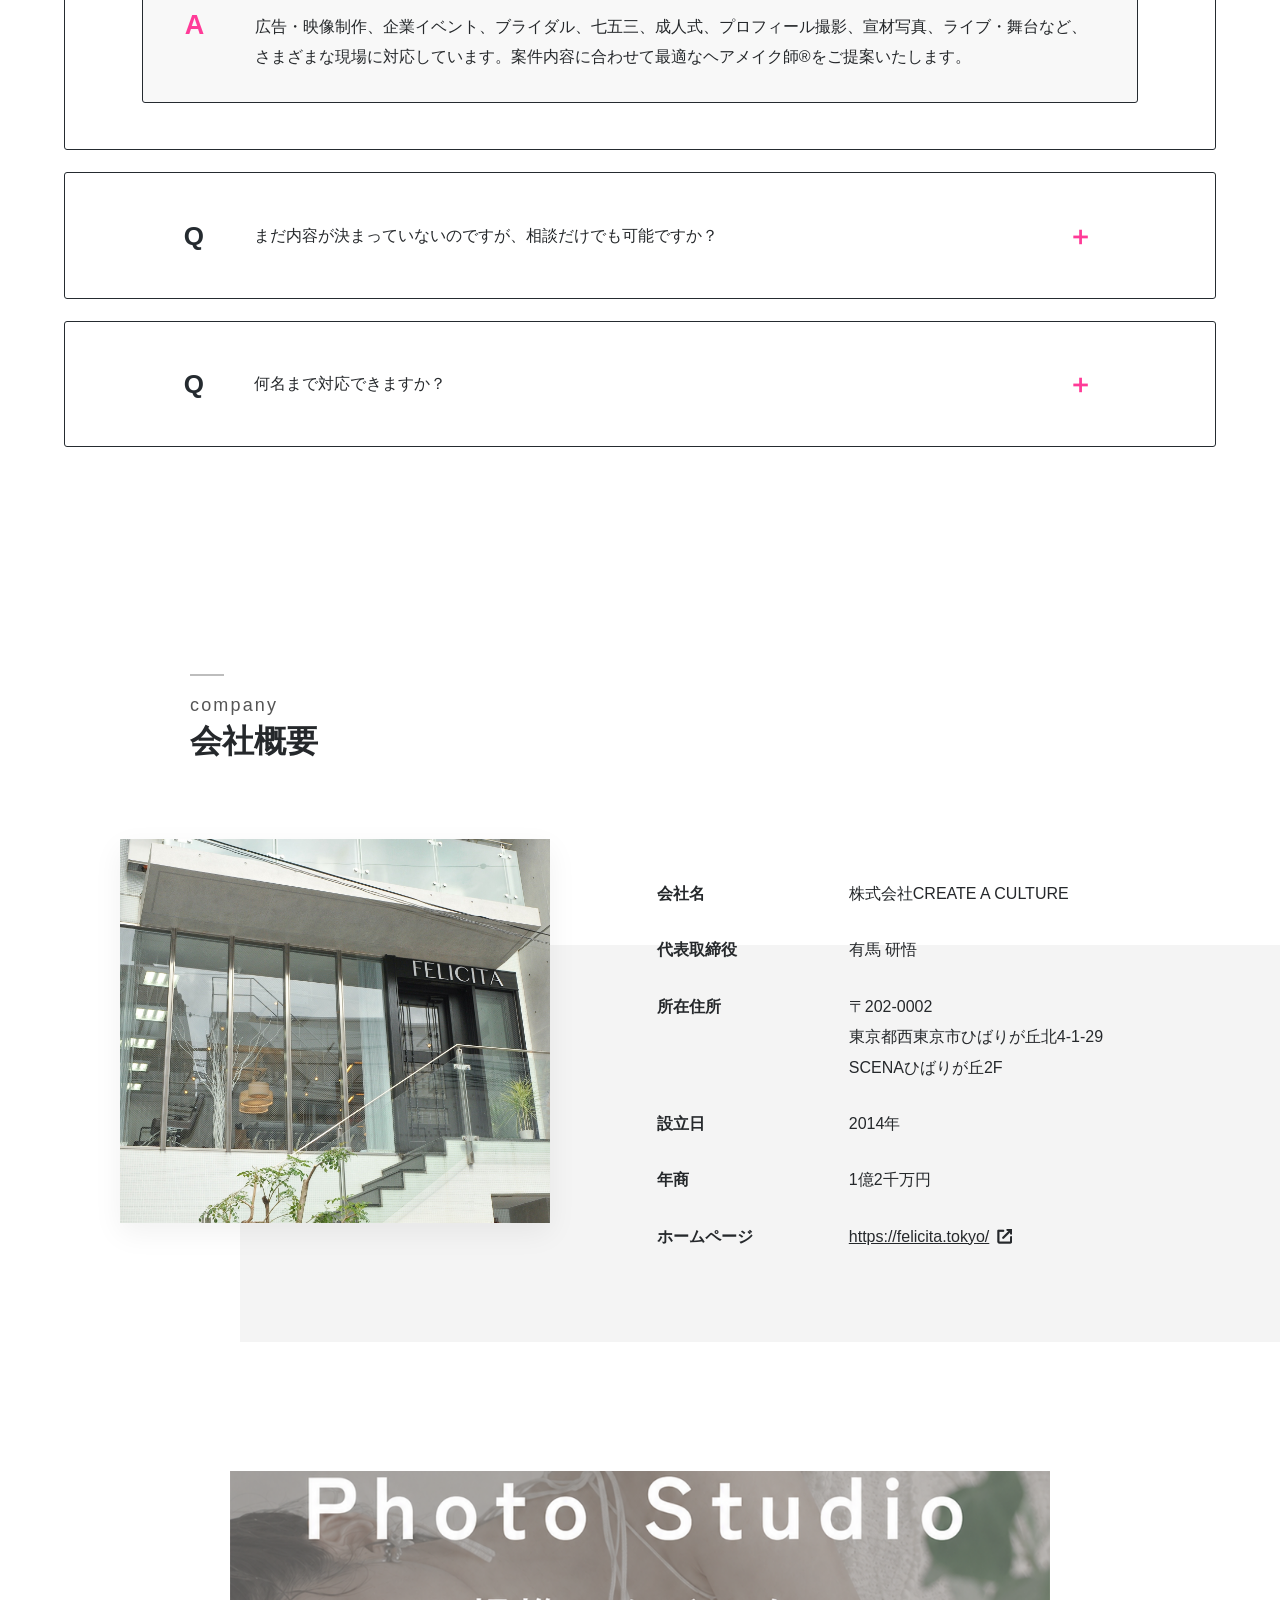
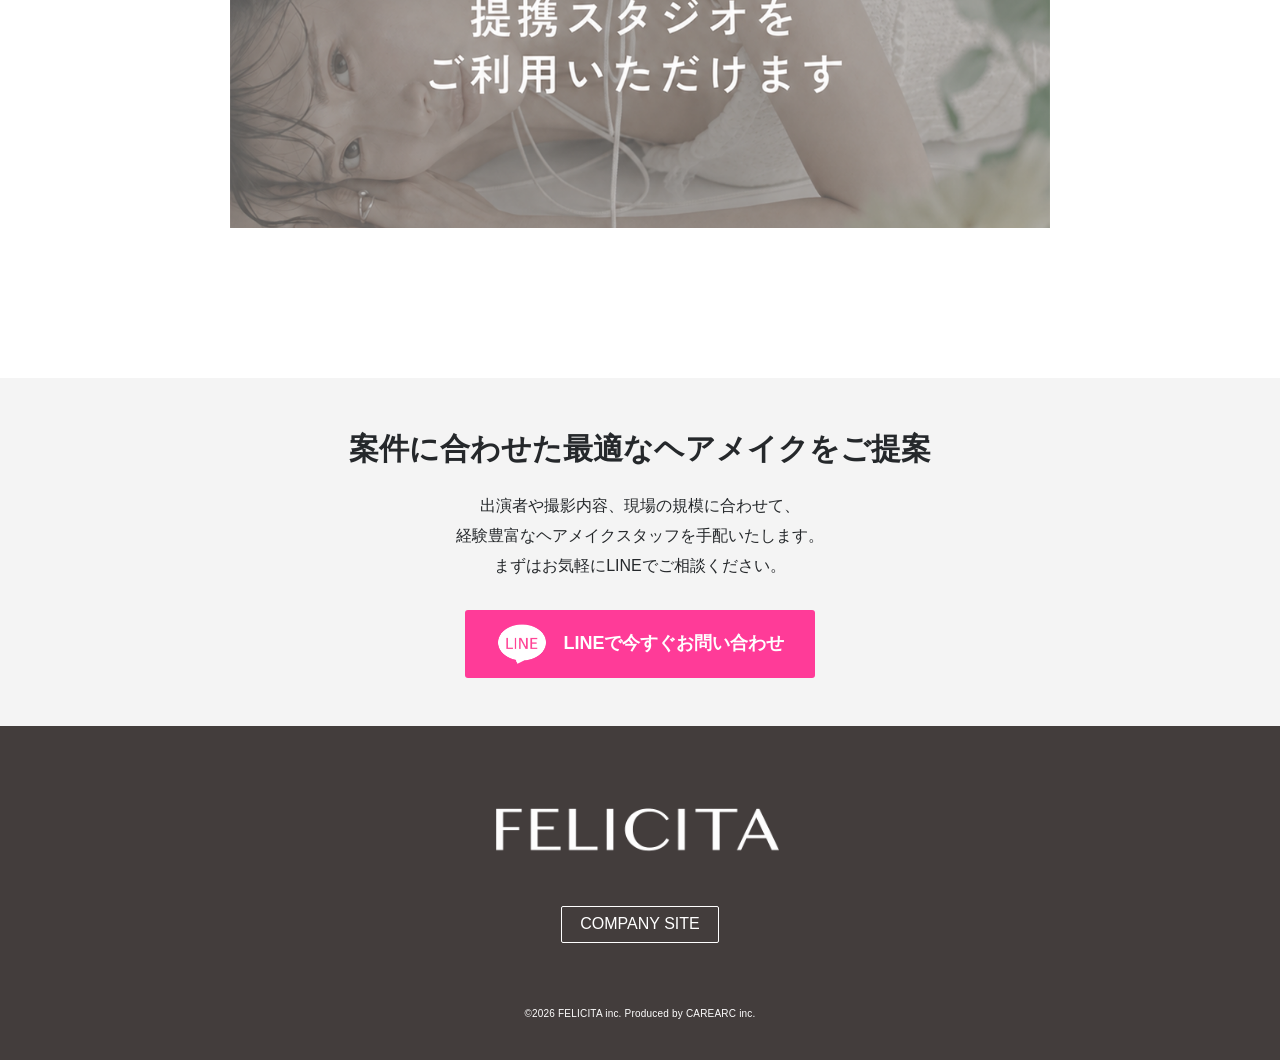
==== commit e29fae59: "Add GitHub Pages files" ====
--- a/index.html
+++ b/index.html
@@ -18,7 +18,7 @@
   <link rel="icon" href="images/common/favicon.png" type="image/png" sizes="any">
   <link rel="preconnect" href="https://cdn.jsdelivr.net">
   <link rel="stylesheet" href="https://cdn.jsdelivr.net/npm/swiper@11/swiper-bundle.min.css">
-  <link rel="stylesheet" href="css/style.css?v=20260812-slider-arrow-sp">
+  <link rel="stylesheet" href="css/style.css?v=20260812-slider-720-card">
 </head>
 <body>
   <header class="site-header" id="top">
@@ -448,6 +448,6 @@
 
   <script src="https://cdn.jsdelivr.net/npm/swiper@11/swiper-bundle.min.js"></script>
   <script src="js/staff-data.js?v=20260810-staff-copy-wide"></script>
-  <script src="js/main.js"></script>
+  <script src="js/main.js?v=20260812-slider-720-card"></script>
 </body>
 </html>
--- a/css/style.css
+++ b/css/style.css
@@ -1293,6 +1293,21 @@
   transform: translate(-50%, -50%) rotate(225deg);
 }
 
+@media (min-width: 980px) {
+  .staff-slider-wrap:not(.is-slider-enabled) > .slider-arrow {
+    display: none;
+  }
+}
+
+@media (min-width: 541px) and (max-width: 979px) {
+  .slider-arrow::before {
+    width: 14px !important;
+    height: 14px !important;
+    border-top-width: 3px !important;
+    border-right-width: 3px !important;
+  }
+}
+
 .staff-swiper .swiper-pagination {
   position: static;
   display: flex;
@@ -5929,4 +5944,67 @@
     border-top-width: 3px !important;
     border-right-width: 3px !important;
   }
-}
+
+  .voice-card__body h3,
+  .voice-card__body p {
+    width: 100% !important;
+    max-width: 100% !important;
+    margin-right: 0 !important;
+    margin-left: 0 !important;
+    text-align: left !important;
+  }
+
+  .voice-card__body p {
+    line-break: strict !important;
+    overflow-wrap: break-word !important;
+    word-break: normal !important;
+    text-wrap: pretty;
+  }
+}
+
+@media (min-width: 721px) and (max-width: 820px) {
+  .staff-slider-wrap,
+  .voice-slider-wrap {
+    width: min(calc(100% - 56px), 520px) !important;
+  }
+
+  .staff-card {
+    --staff-card-inset: 24px;
+    min-height: 0 !important;
+    padding: 0 14px 24px !important;
+  }
+
+  .staff-card__name {
+    max-width: calc(100% - 12px) !important;
+    margin-top: -16px !important;
+    margin-left: -24px !important;
+    padding: 9px 14px 10px !important;
+    font-size: 18px !important;
+    white-space: normal !important;
+  }
+
+  .staff-card .image-frame {
+    width: calc(100% - (var(--staff-card-inset) * 2)) !important;
+    margin: 20px var(--staff-card-inset) 0 !important;
+  }
+
+  .staff-card__role,
+  .staff-card__text {
+    margin-right: var(--staff-card-inset) !important;
+    margin-left: var(--staff-card-inset) !important;
+  }
+
+  .staff-card__text {
+    font-size: 14px !important;
+    line-height: 1.75 !important;
+  }
+
+  .voice-card {
+    min-height: 0 !important;
+    padding: 24px 16px 22px !important;
+  }
+
+  .voice-card__body {
+    padding: 22px 20px !important;
+  }
+}
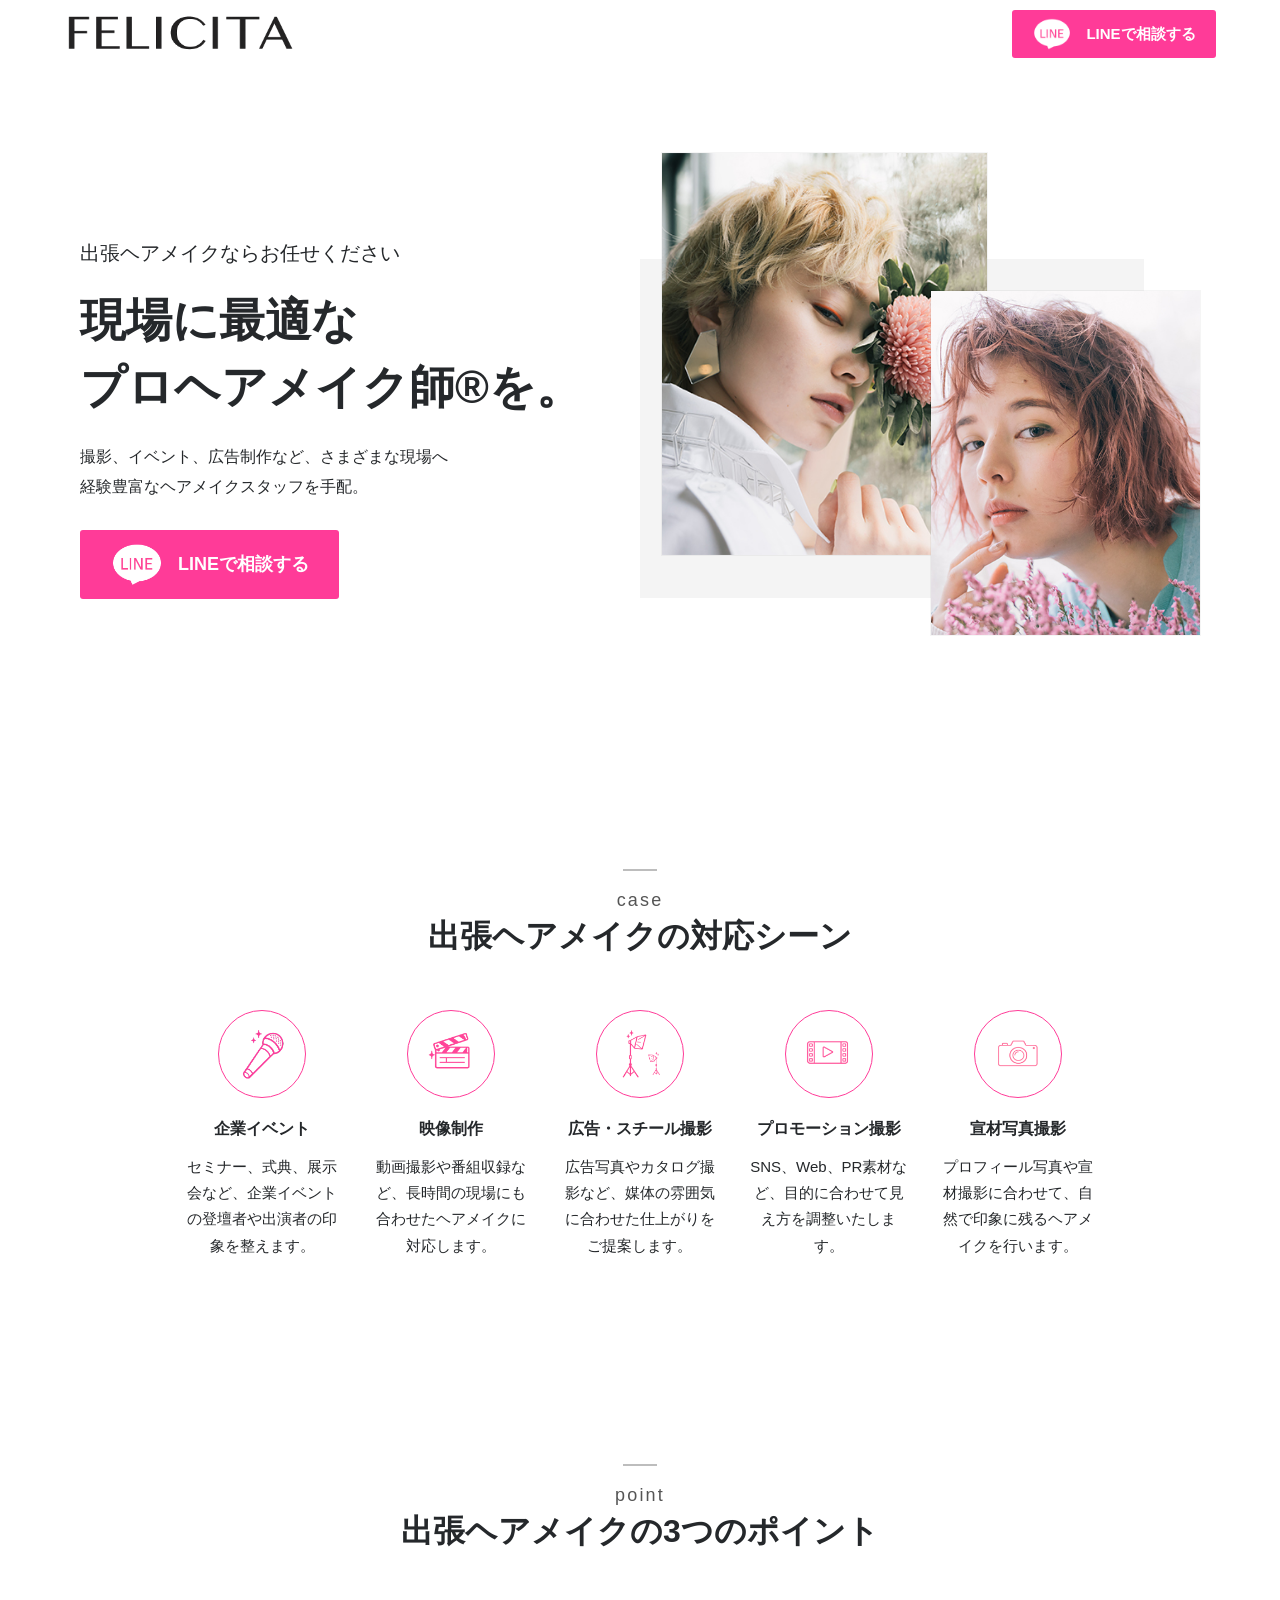
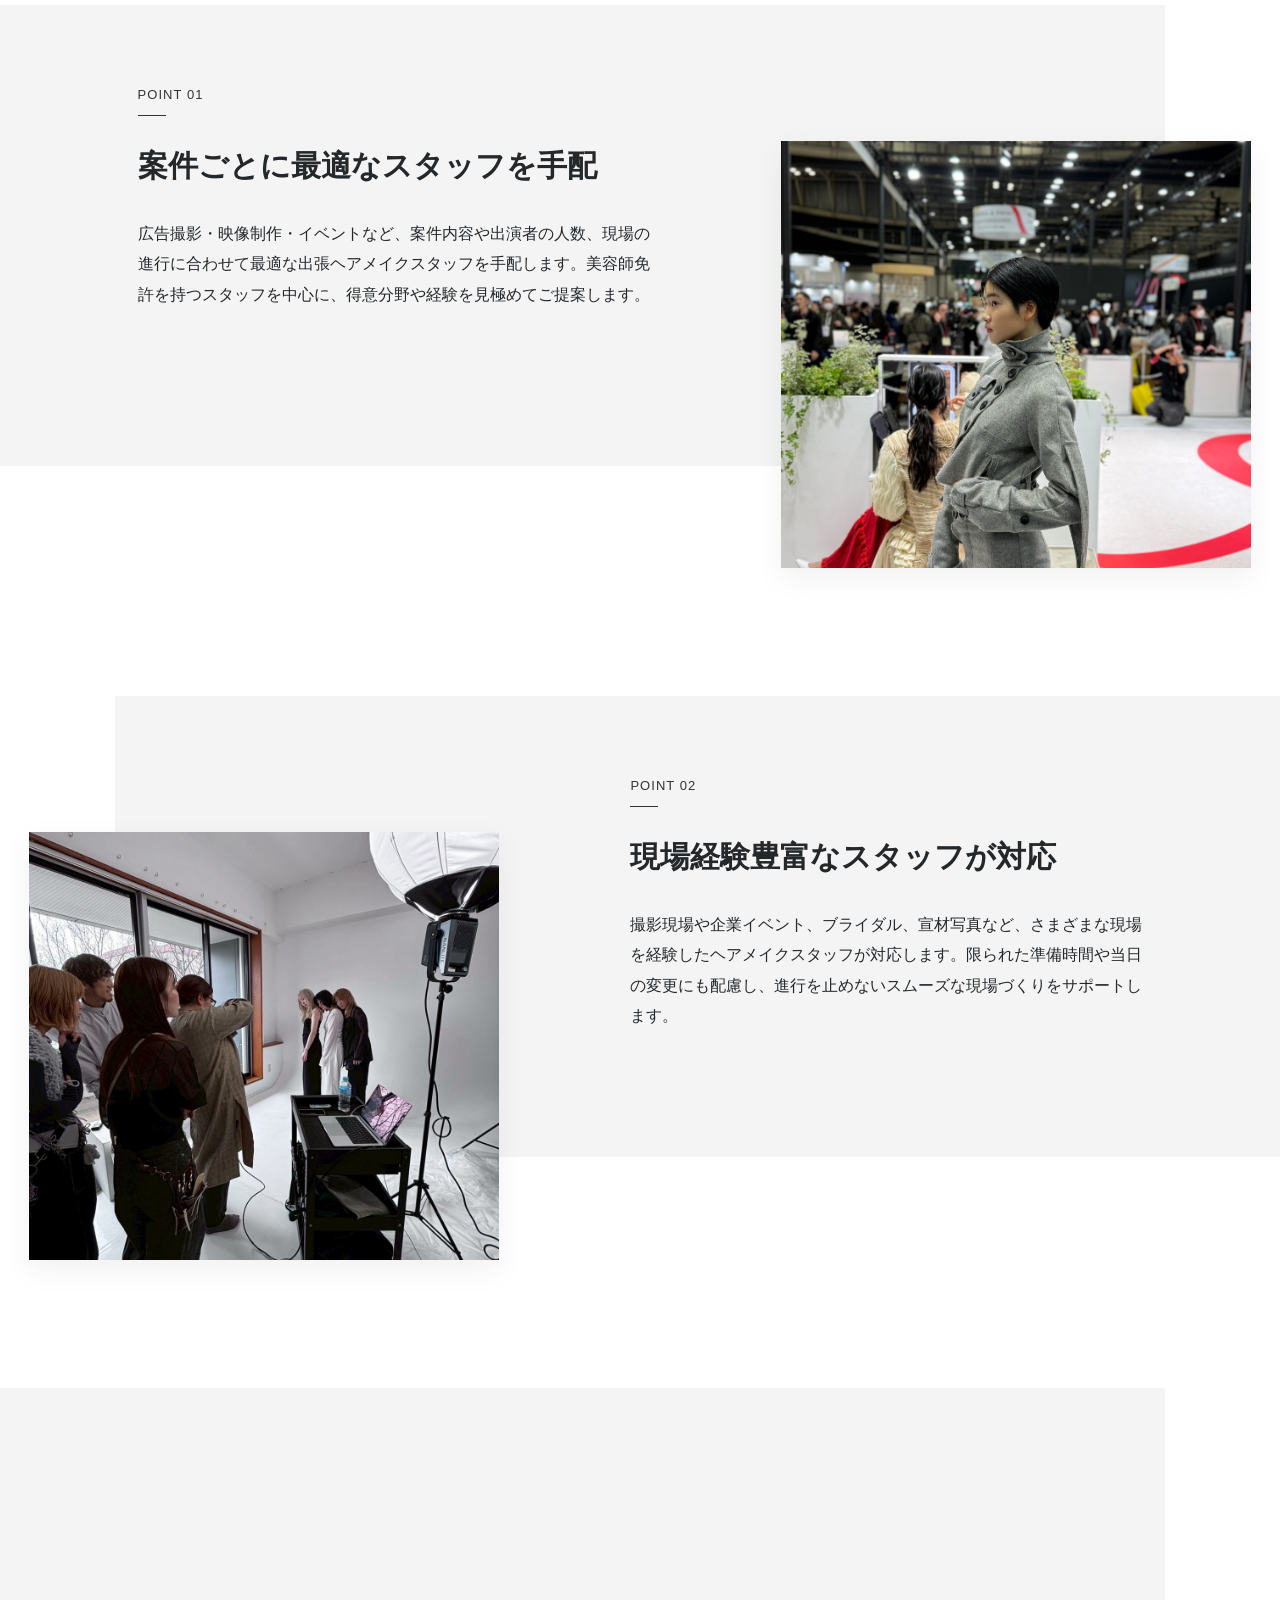
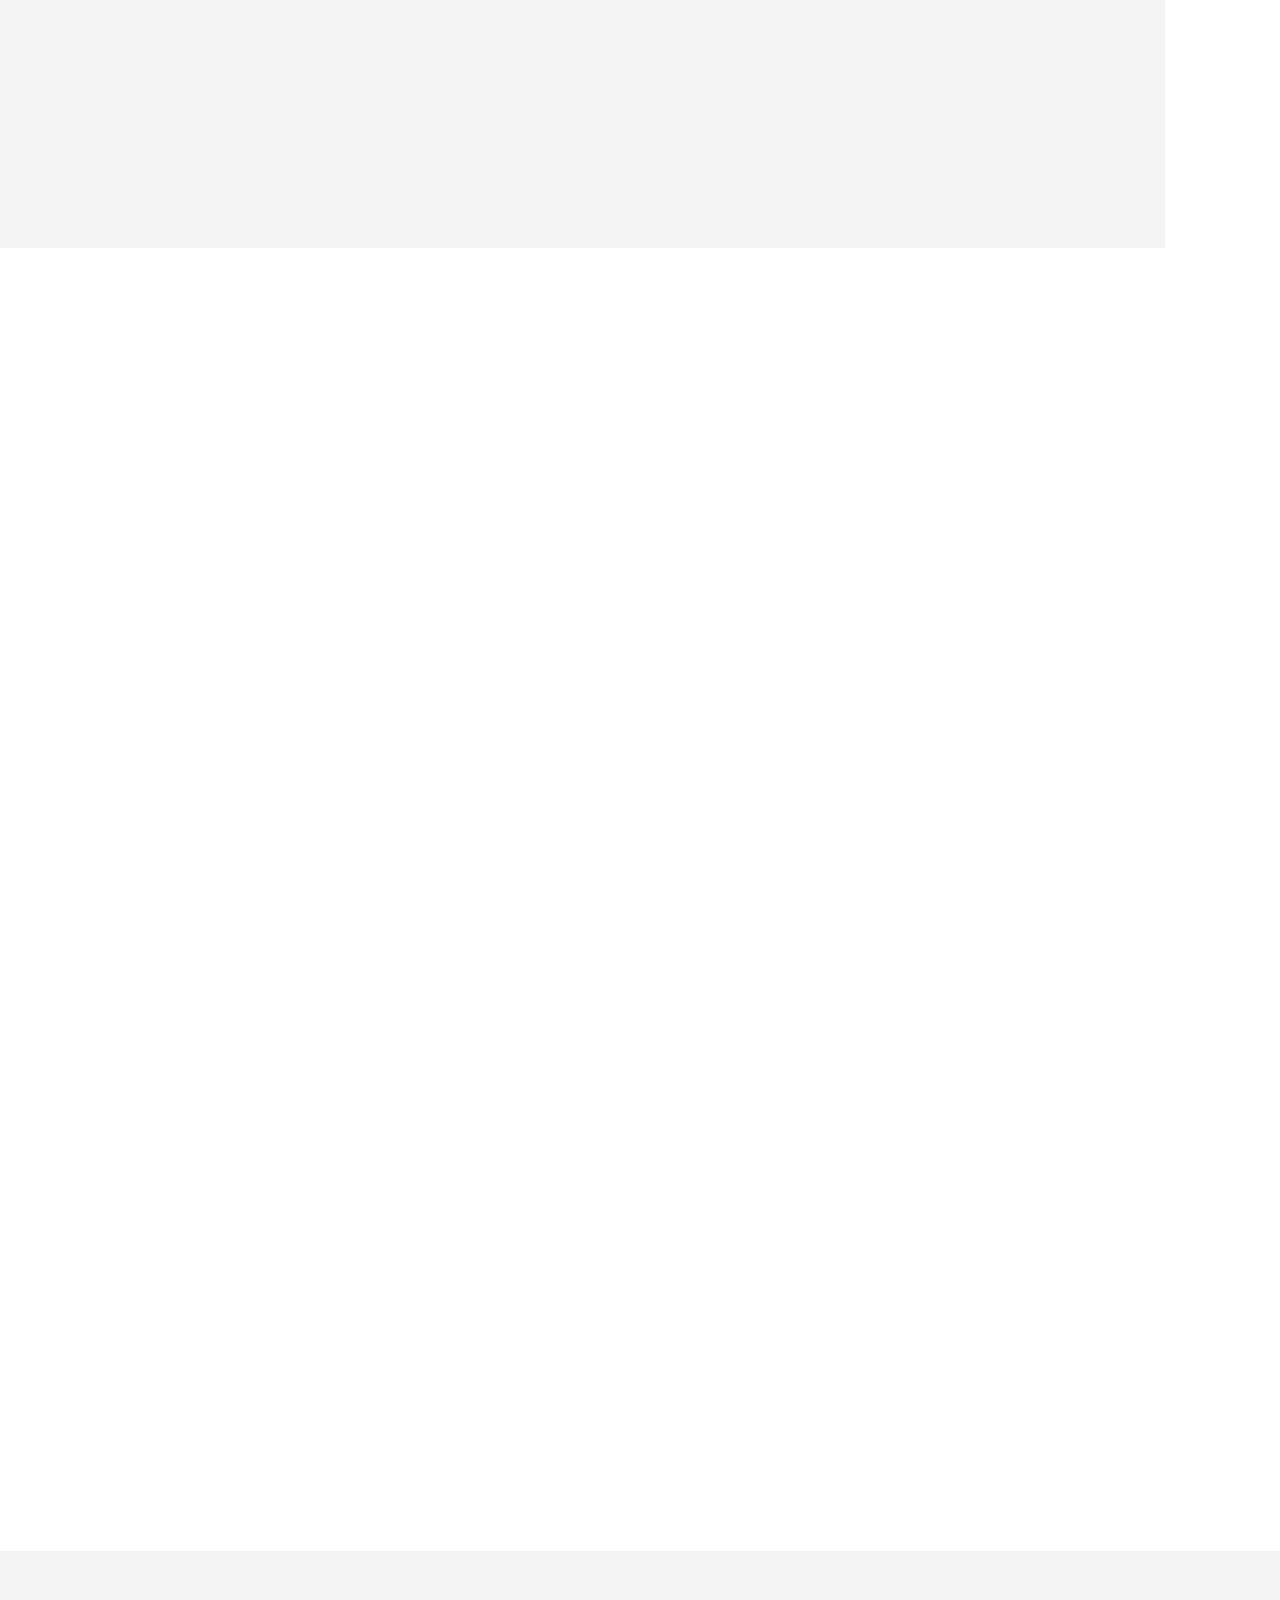
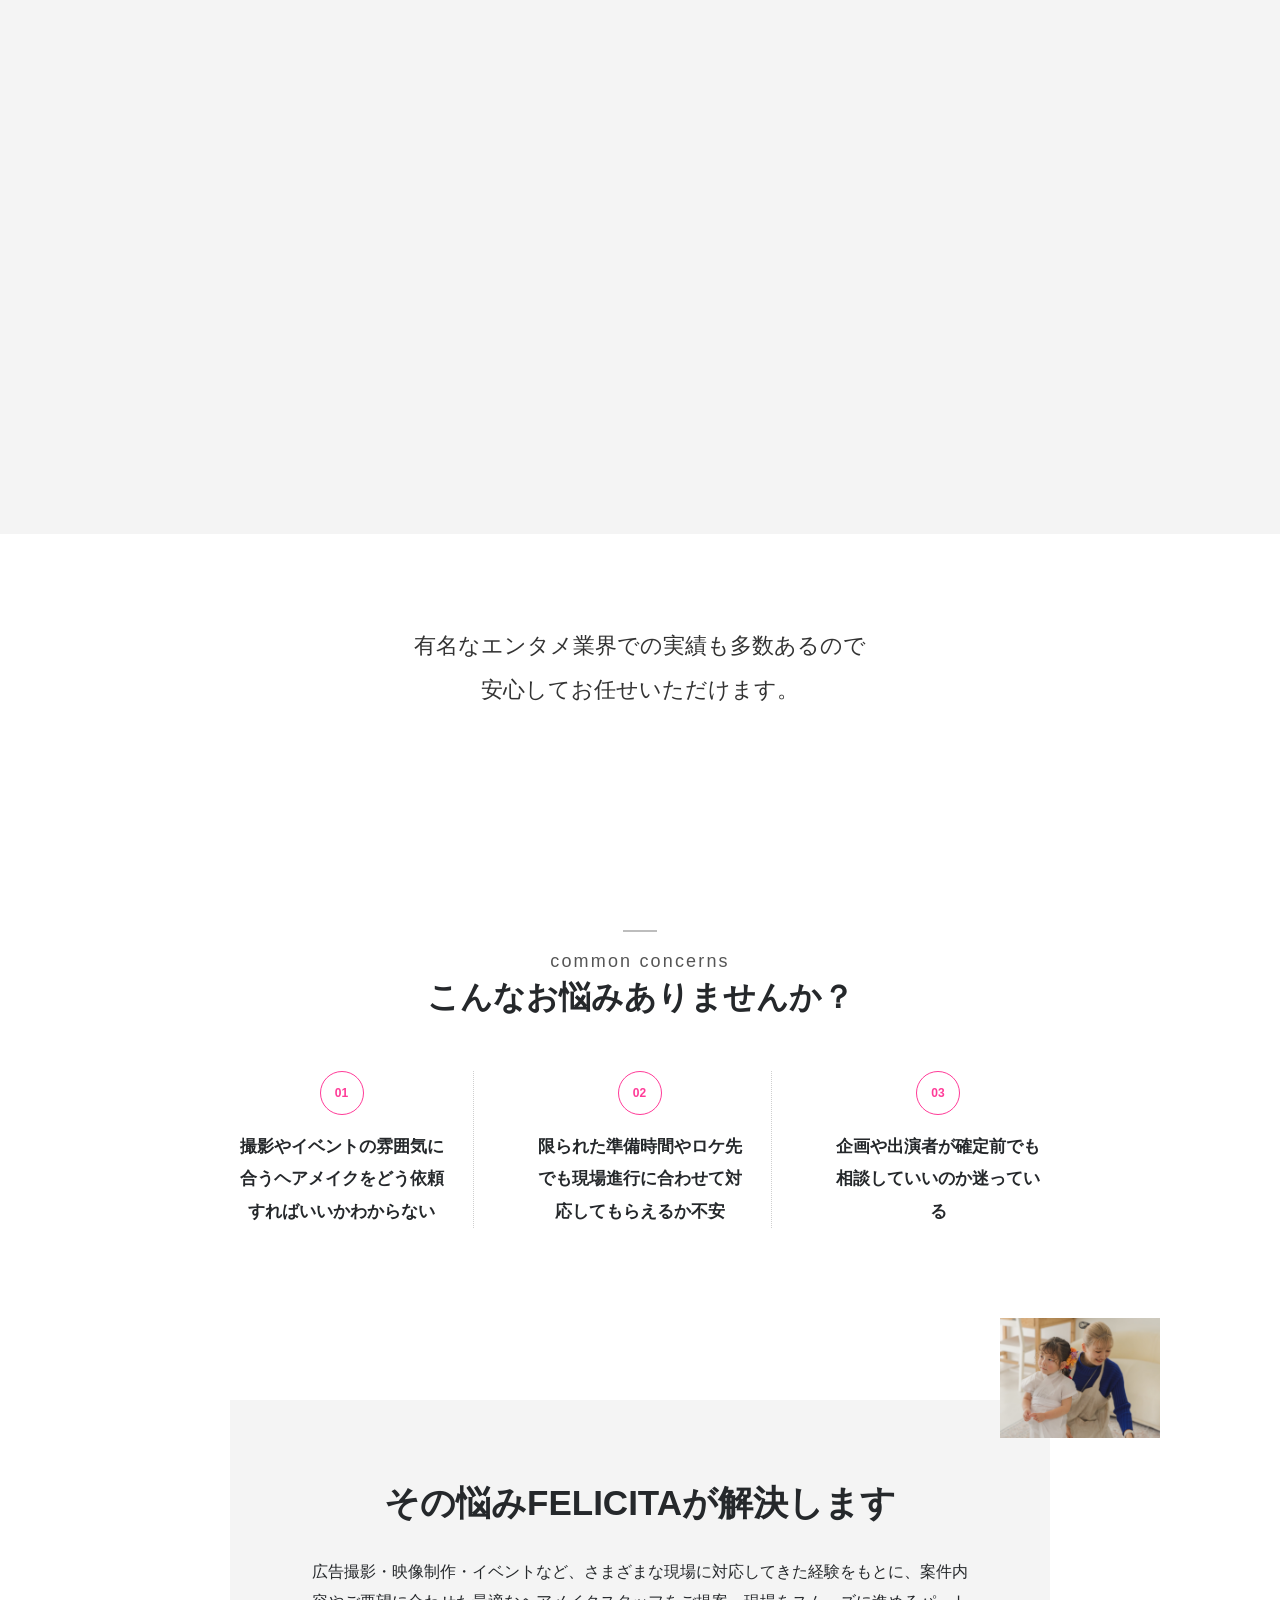
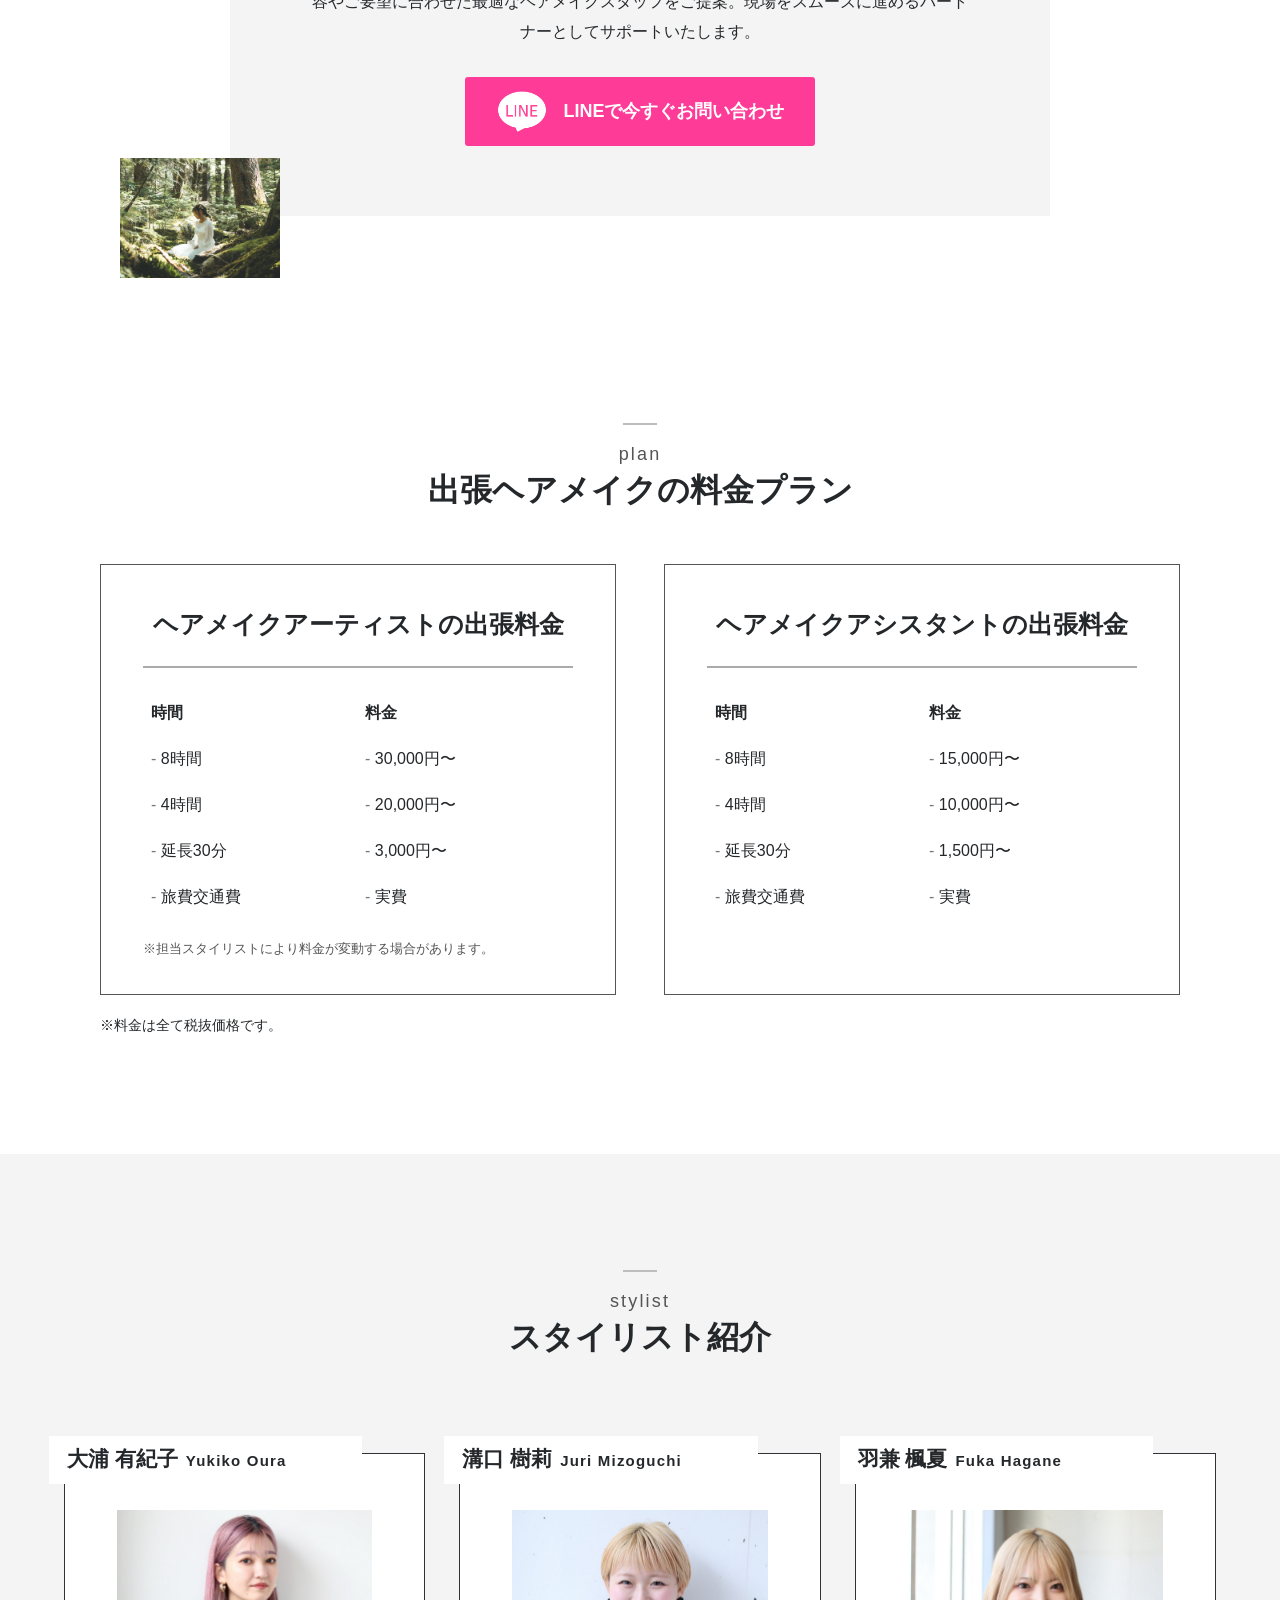
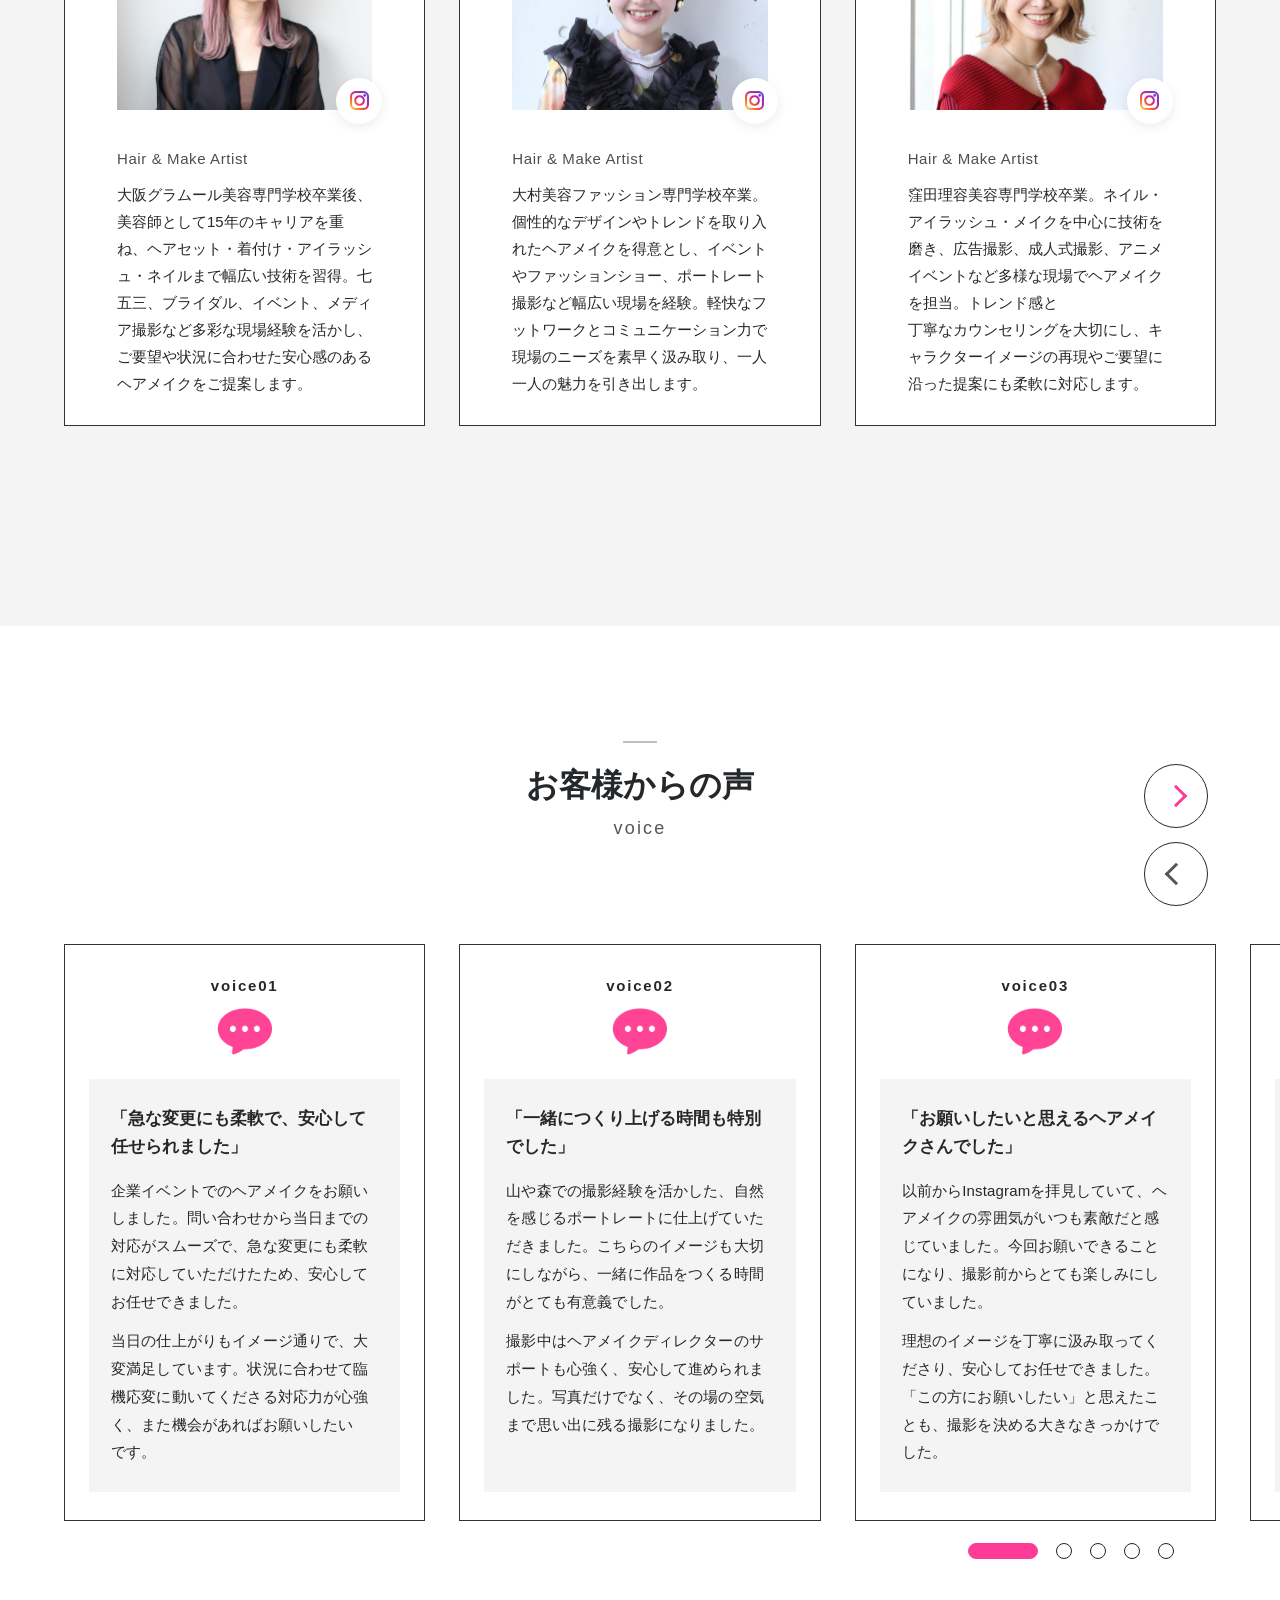
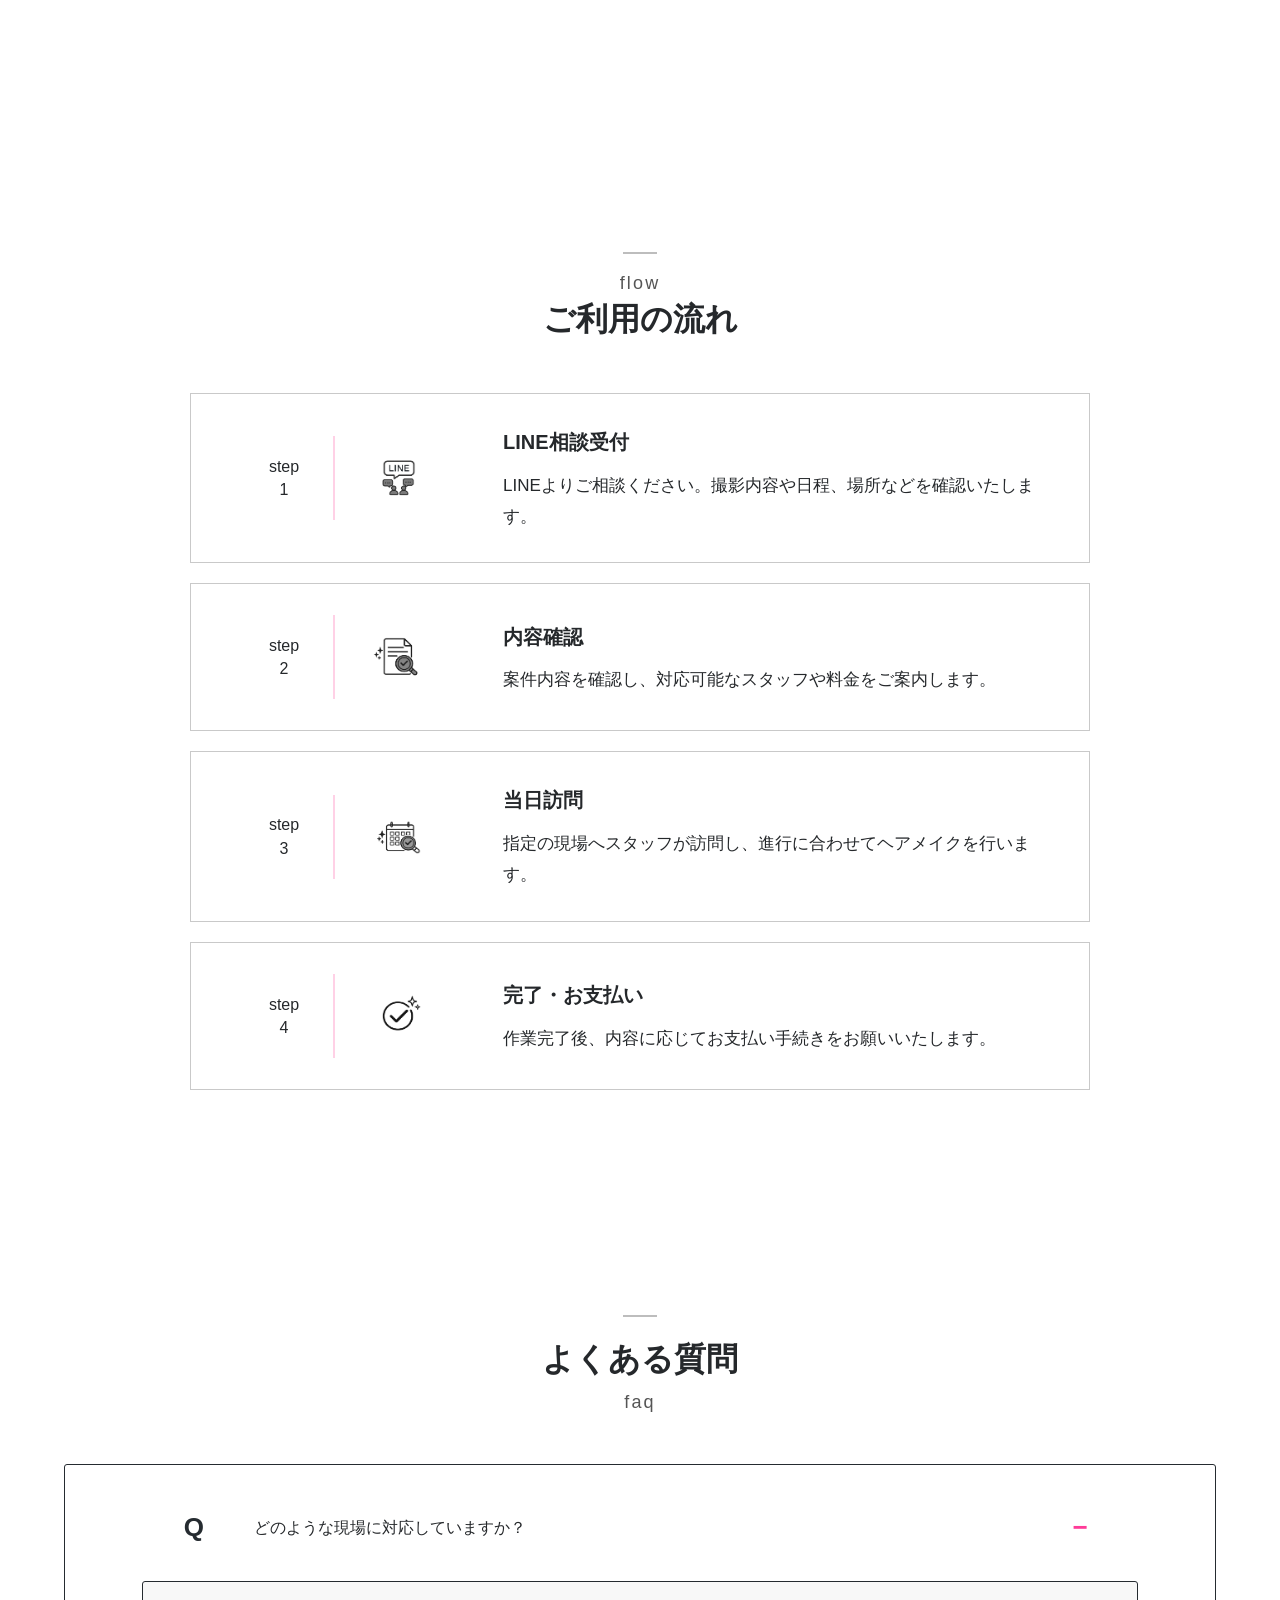
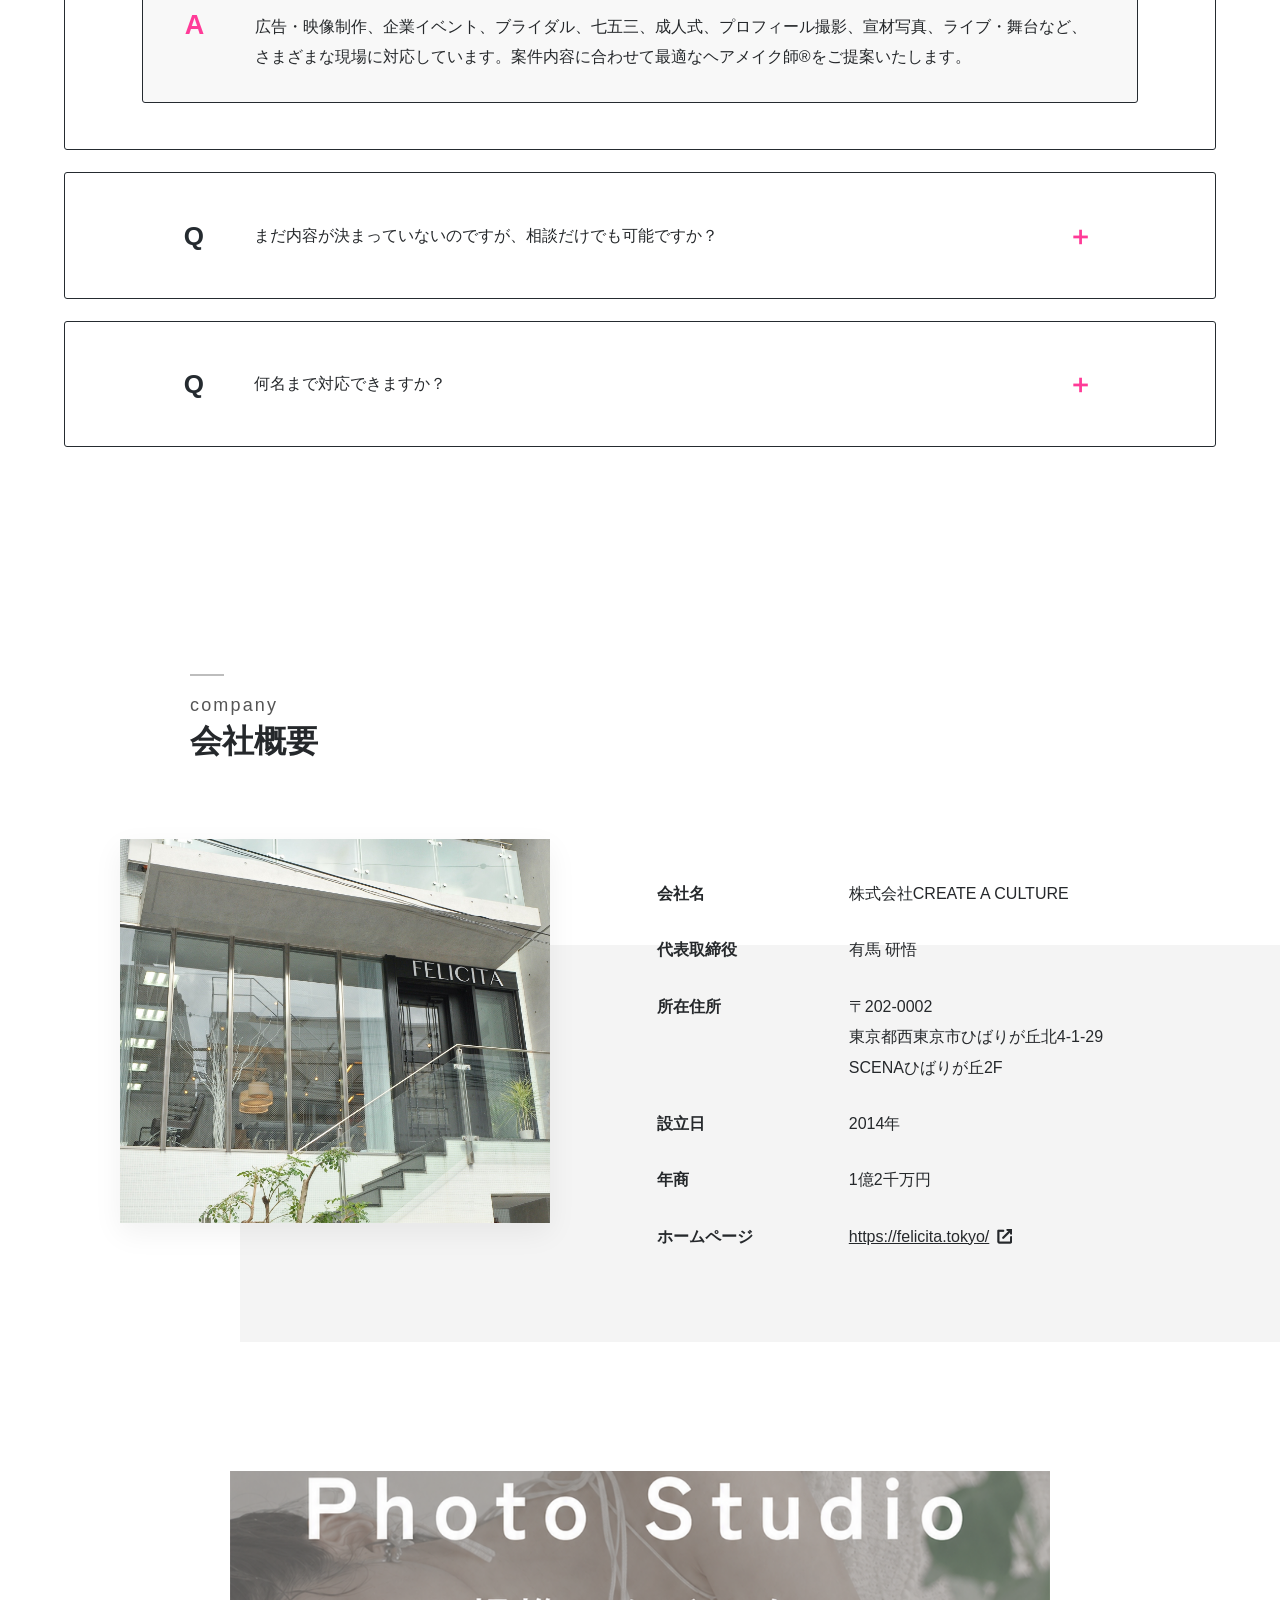
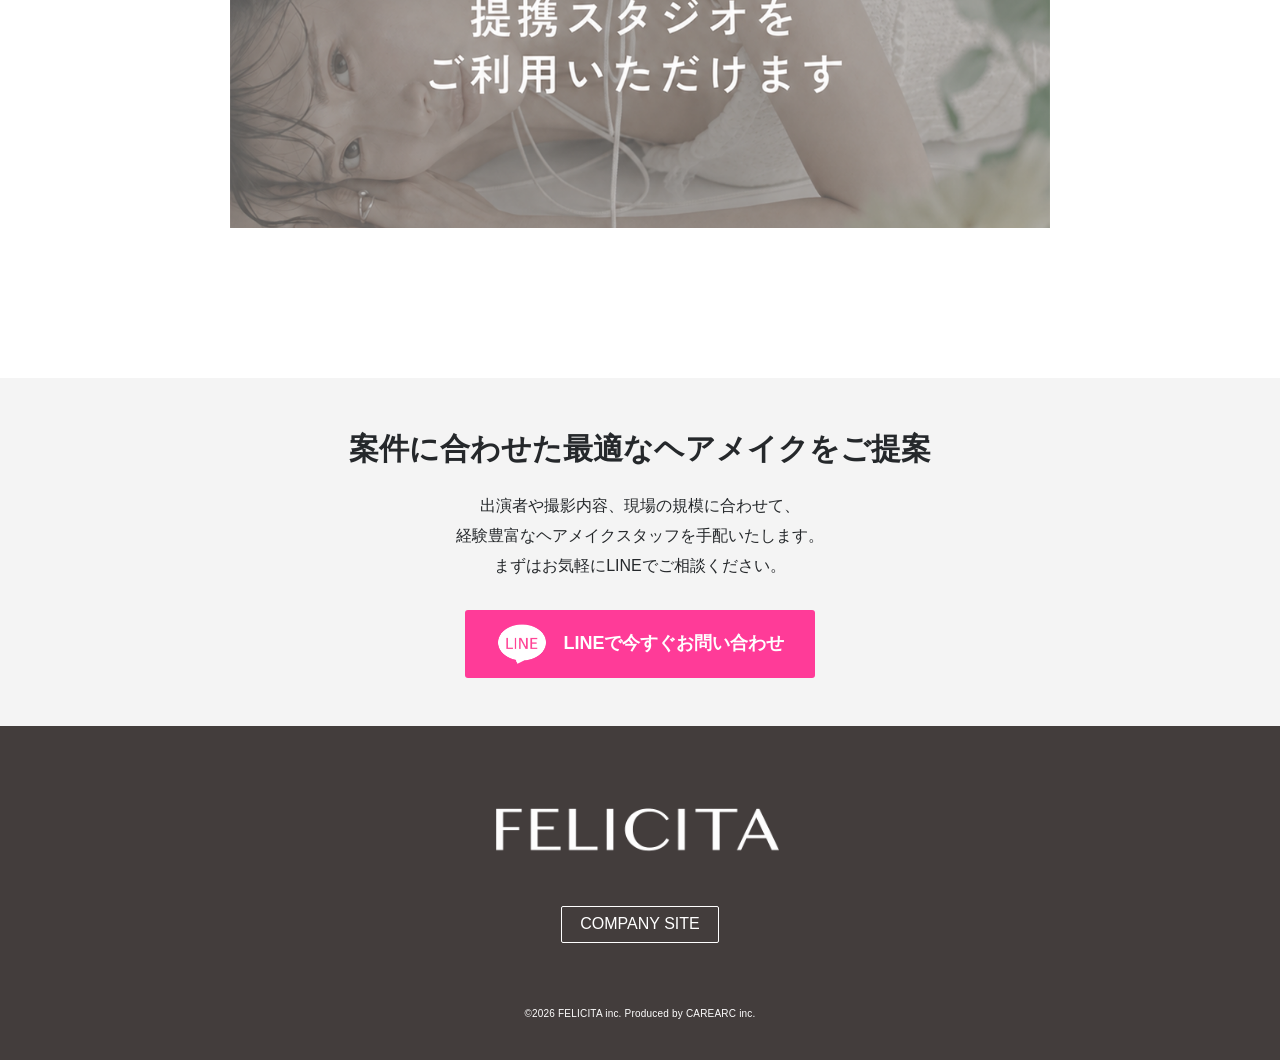
==== commit e4de1b66: "Add GitHub Pages files" ====
--- a/index.html
+++ b/index.html
@@ -18,7 +18,7 @@
   <link rel="icon" href="images/common/favicon.png" type="image/png" sizes="any">
   <link rel="preconnect" href="https://cdn.jsdelivr.net">
   <link rel="stylesheet" href="https://cdn.jsdelivr.net/npm/swiper@11/swiper-bundle.min.css">
-  <link rel="stylesheet" href="css/style.css?v=20260812-slider-720-card">
+  <link rel="stylesheet" href="css/style.css?v=20260812-slider-mid-card">
 </head>
 <body>
   <header class="site-header" id="top">
@@ -448,6 +448,6 @@
 
   <script src="https://cdn.jsdelivr.net/npm/swiper@11/swiper-bundle.min.js"></script>
   <script src="js/staff-data.js?v=20260810-staff-copy-wide"></script>
-  <script src="js/main.js?v=20260812-slider-720-card"></script>
+  <script src="js/main.js?v=20260812-slider-mid-card"></script>
 </body>
 </html>
--- a/css/style.css
+++ b/css/style.css
@@ -6008,3 +6008,43 @@
     padding: 22px 20px !important;
   }
 }
+
+@media (min-width: 1025px) and (max-width: 1180px) {
+  .staff-slider-wrap,
+  .voice-slider-wrap {
+    width: min(calc(100% - 96px), 980px) !important;
+  }
+
+  .staff-card {
+    --staff-card-inset: 28px;
+    min-height: 0 !important;
+    padding-bottom: 24px !important;
+  }
+
+  .staff-card .image-frame {
+    margin-top: 22px !important;
+  }
+
+  .staff-card__role {
+    margin-top: 20px !important;
+  }
+
+  .staff-card__text {
+    font-size: 14px !important;
+    line-height: 1.75 !important;
+  }
+
+  .voice-card {
+    min-height: 0 !important;
+    padding: 26px 20px 24px !important;
+  }
+
+  .voice-card__body {
+    padding: 24px 22px !important;
+  }
+
+  .voice-card__body p {
+    font-size: 14px !important;
+    line-height: 1.78 !important;
+  }
+}
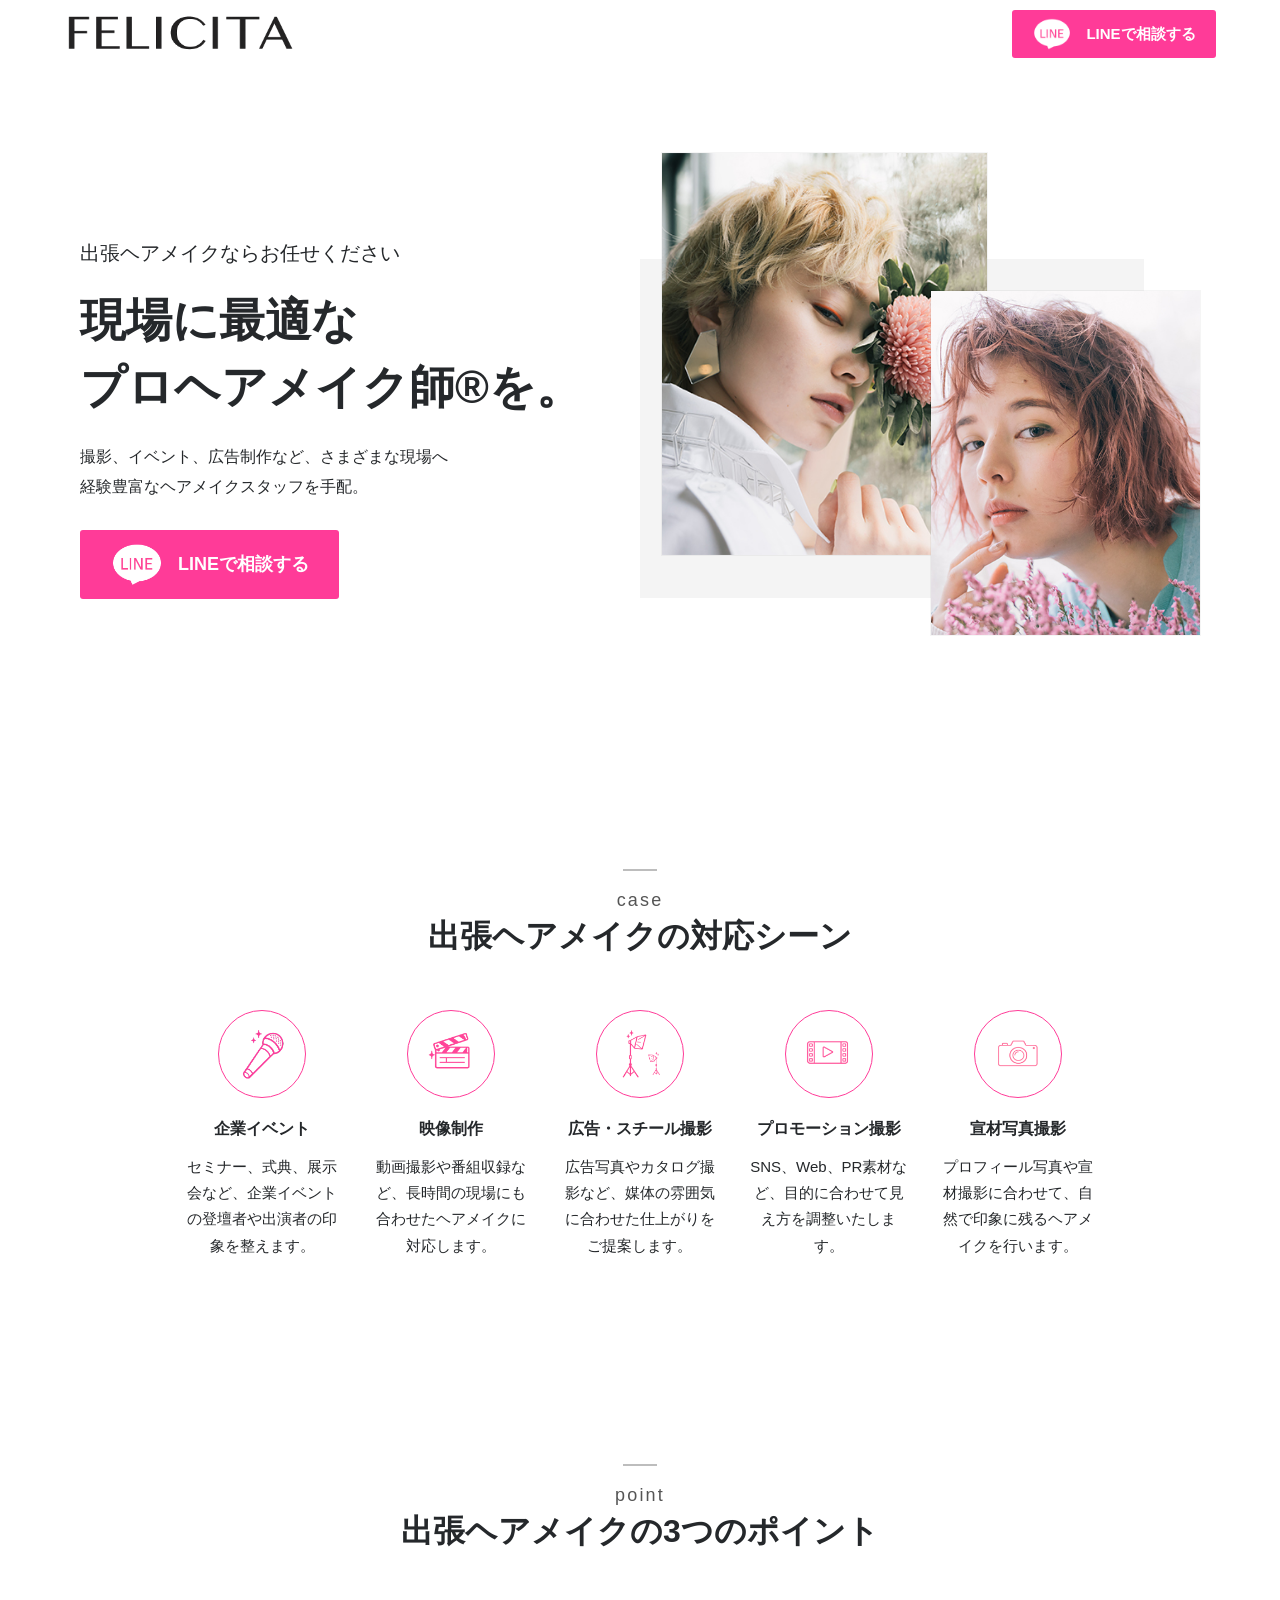
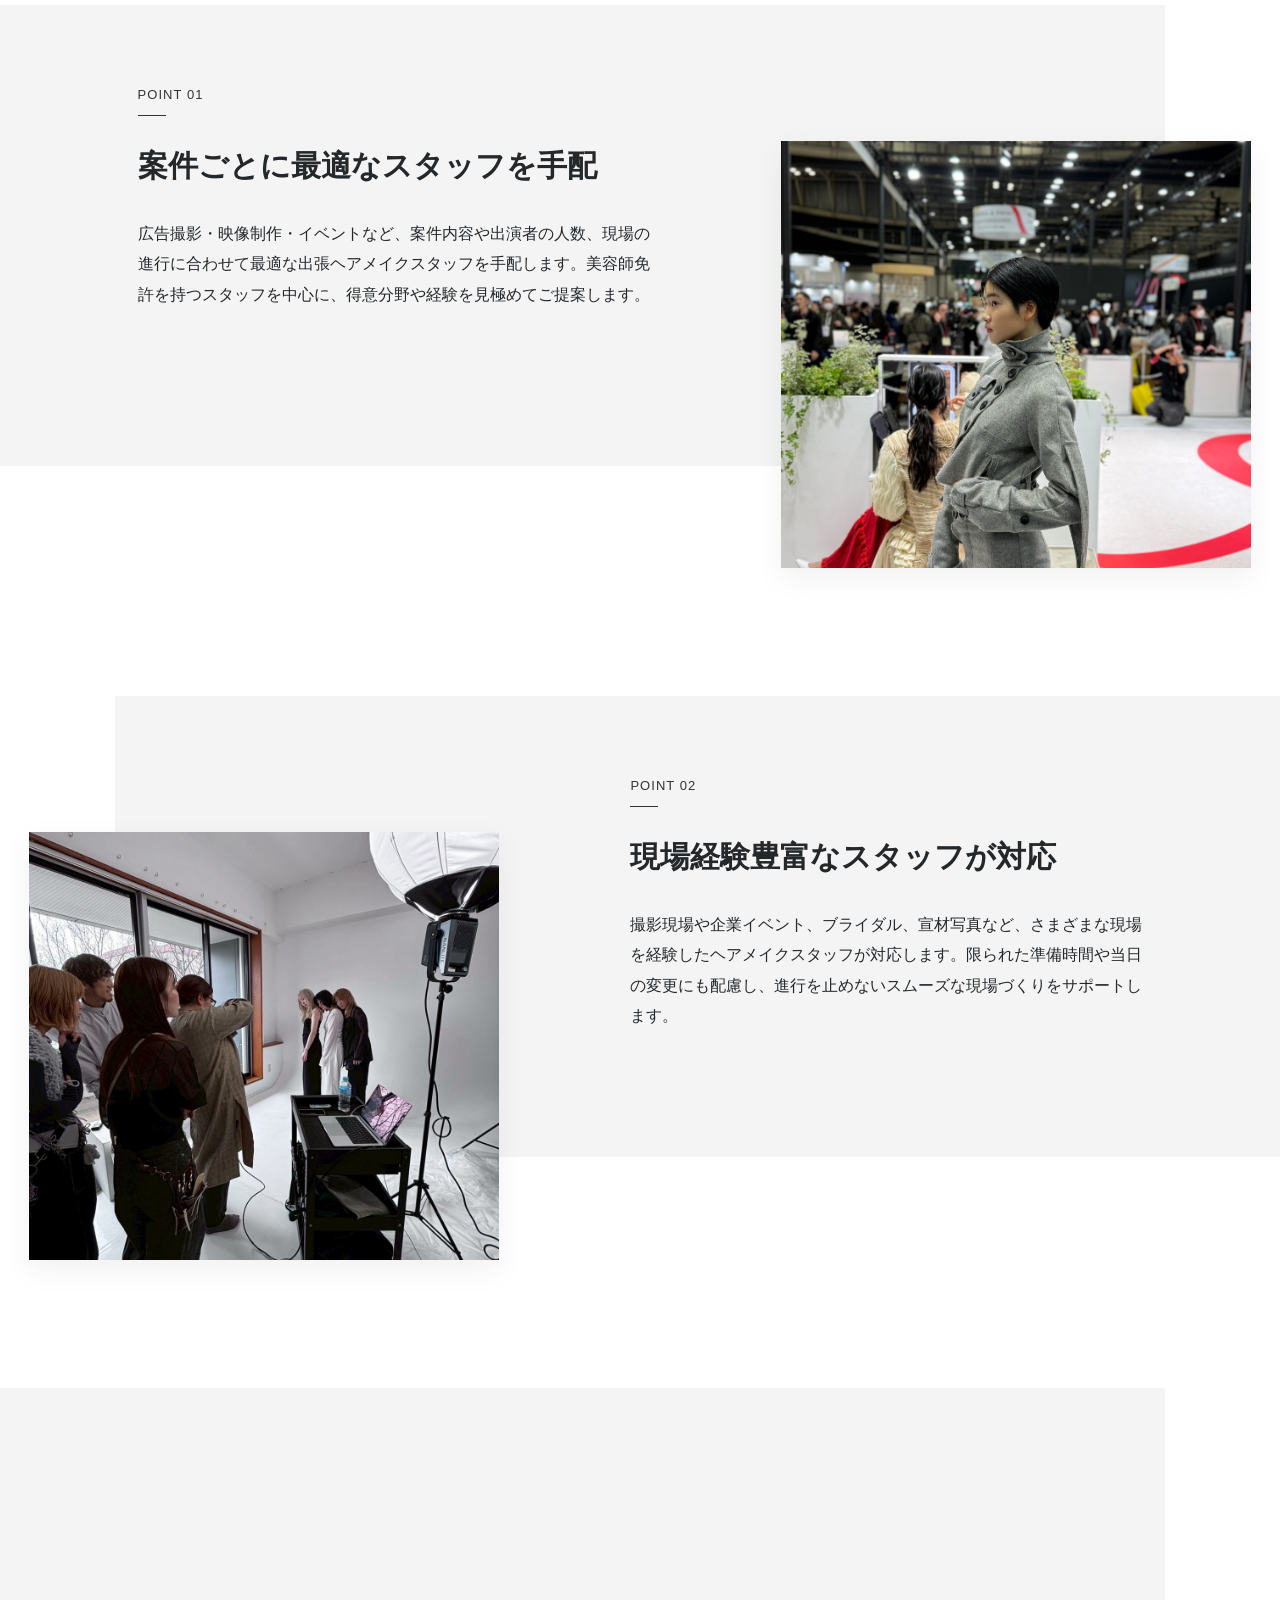
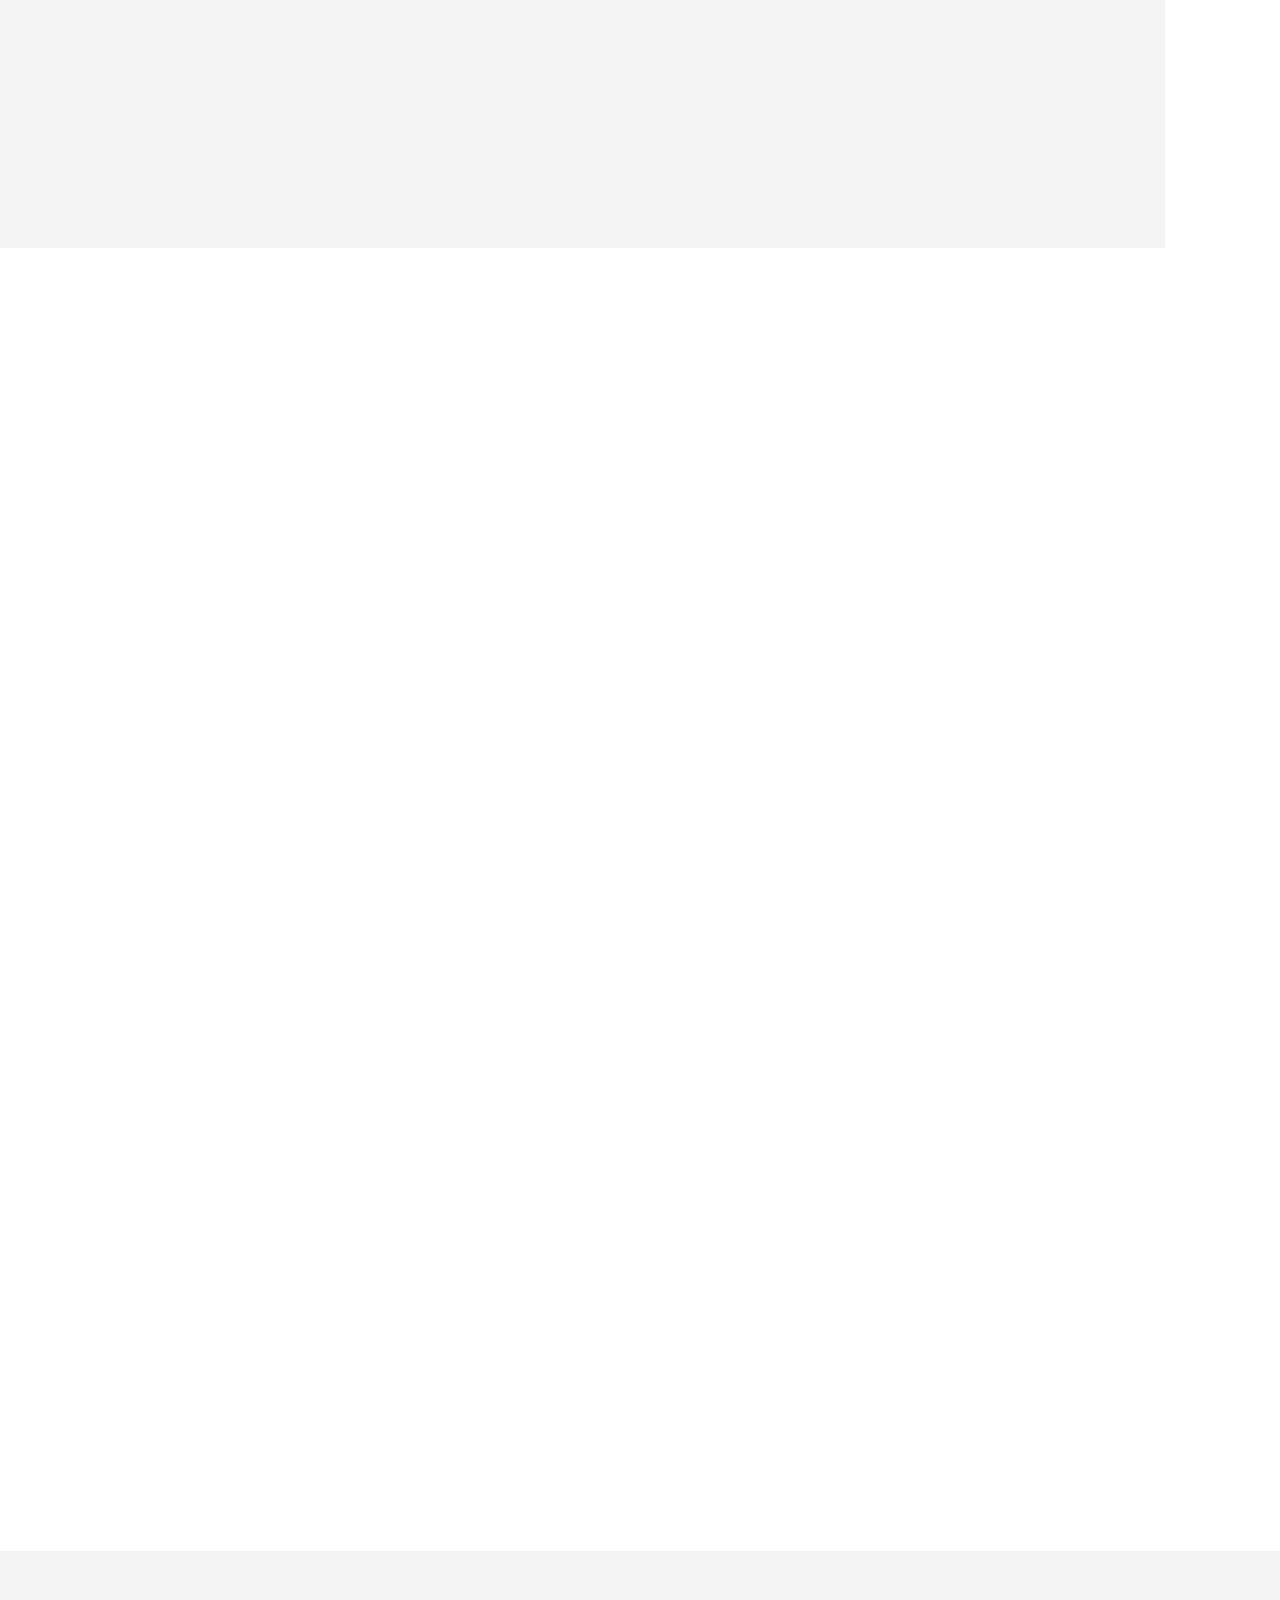
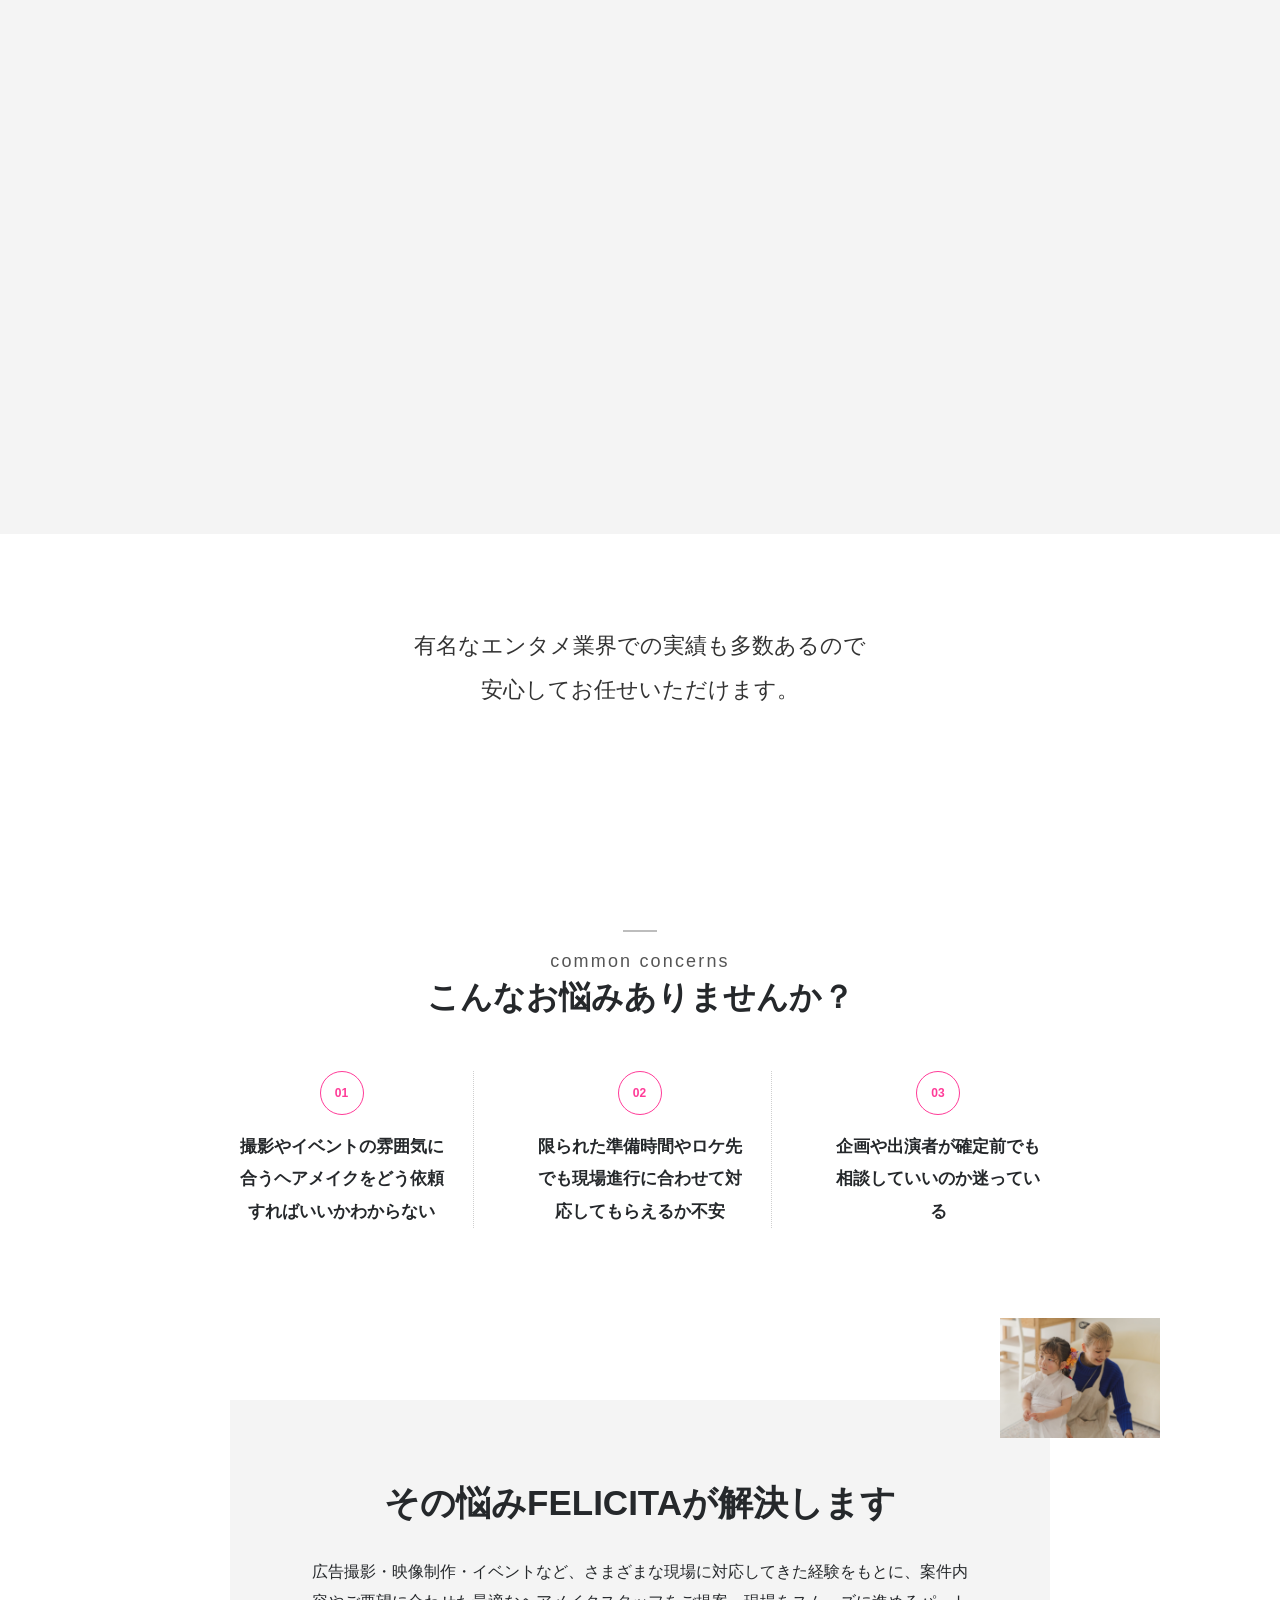
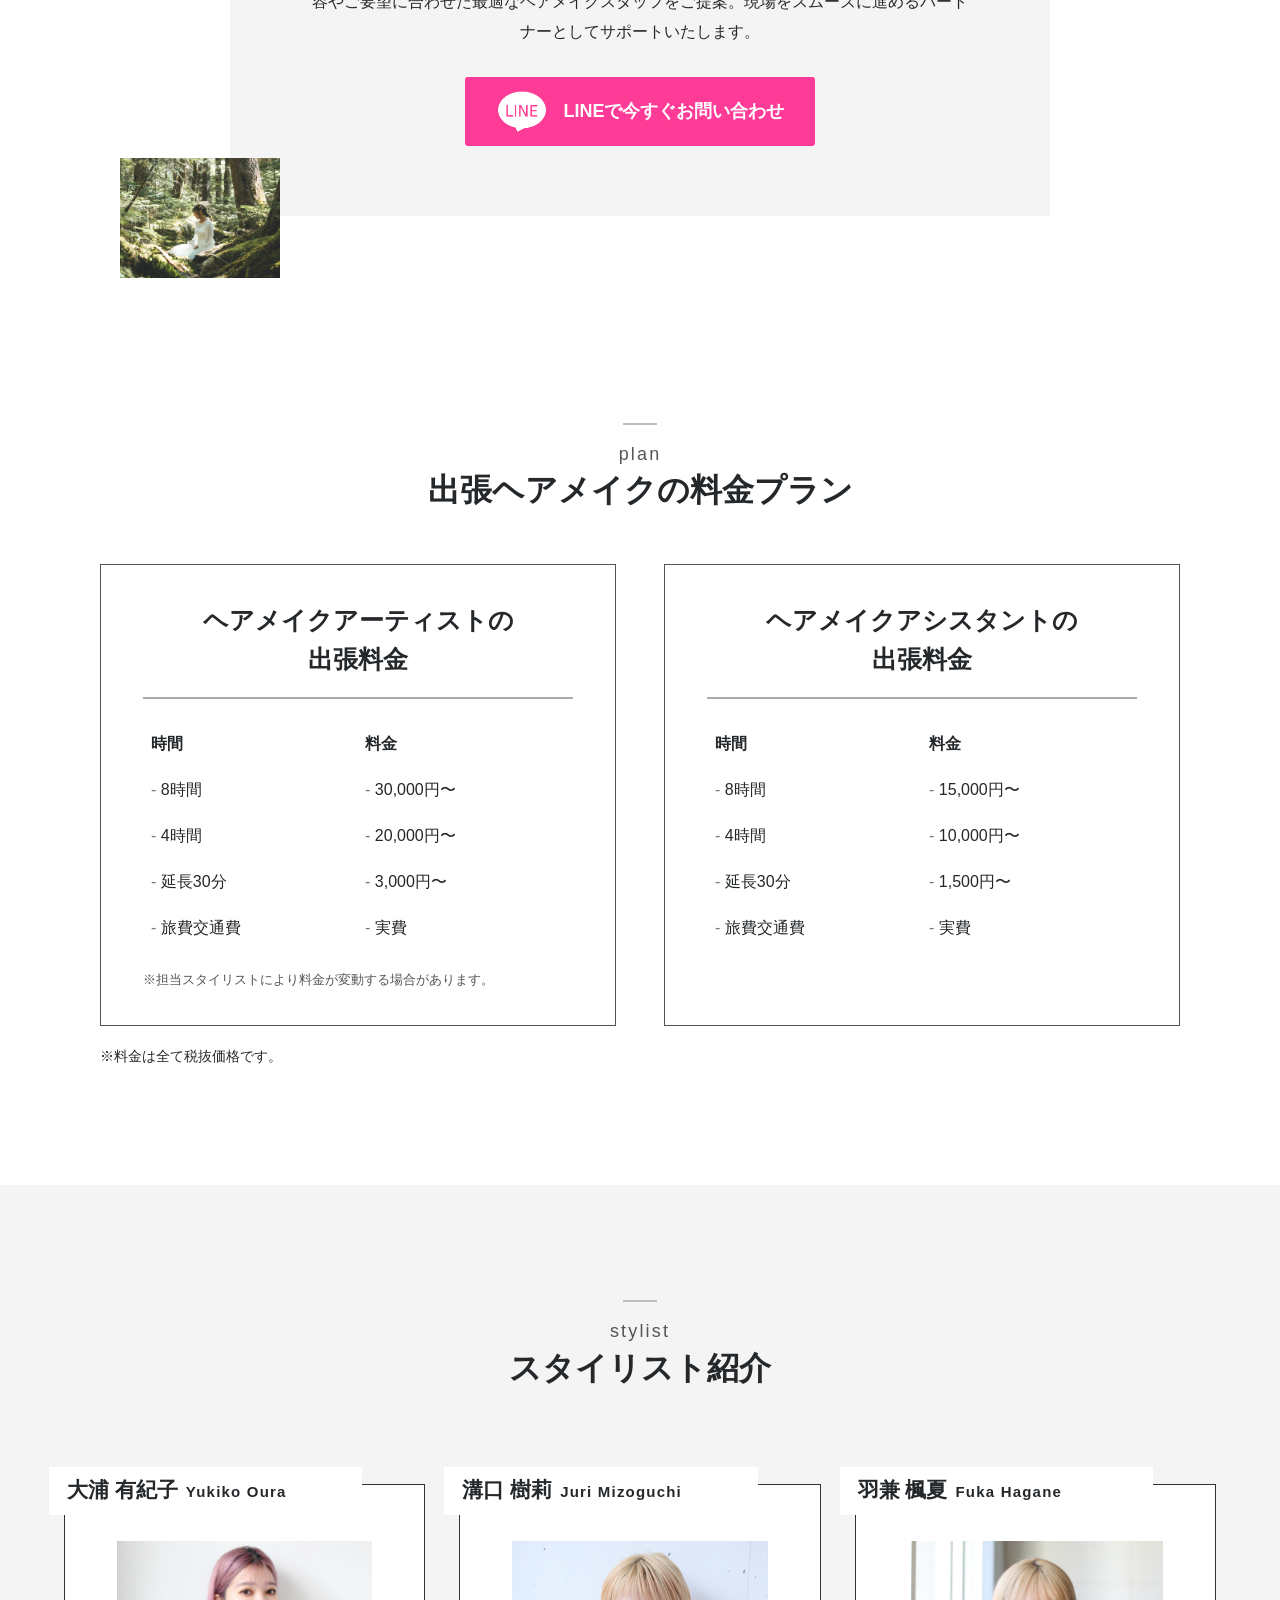
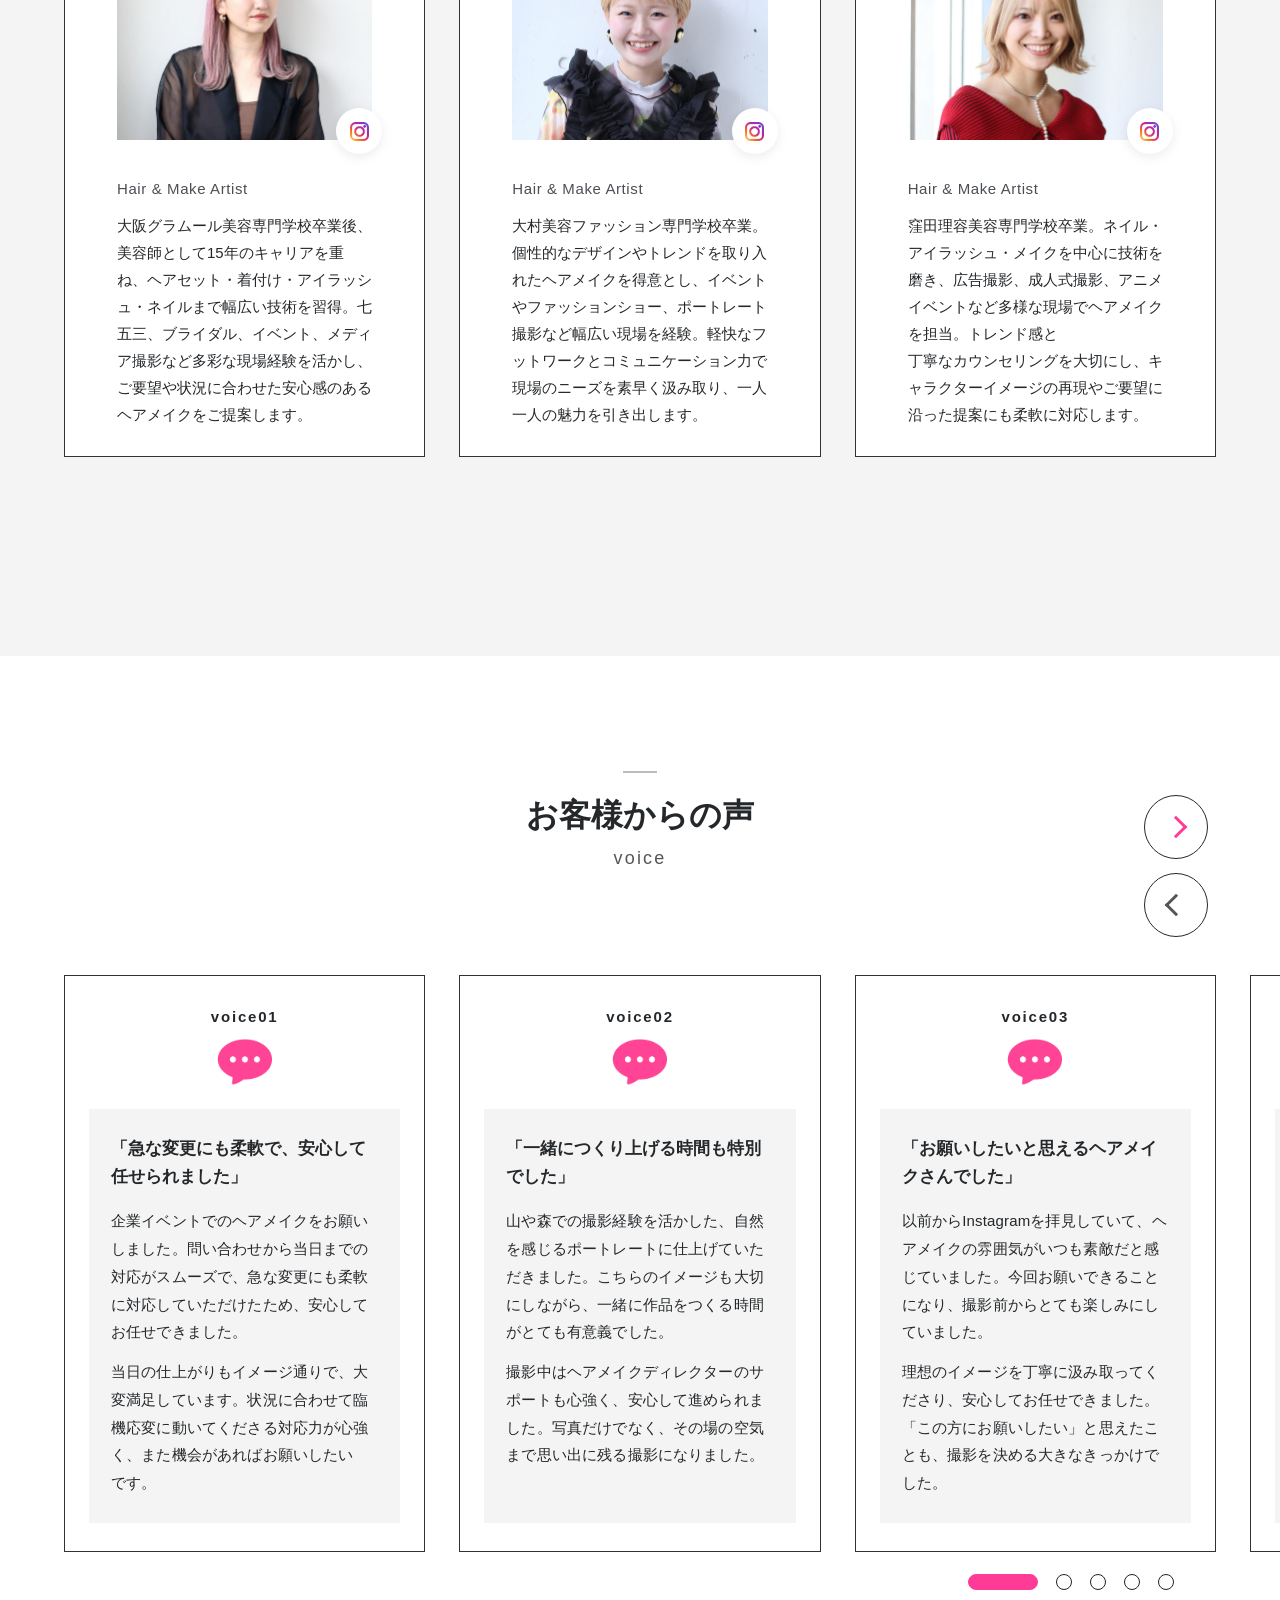
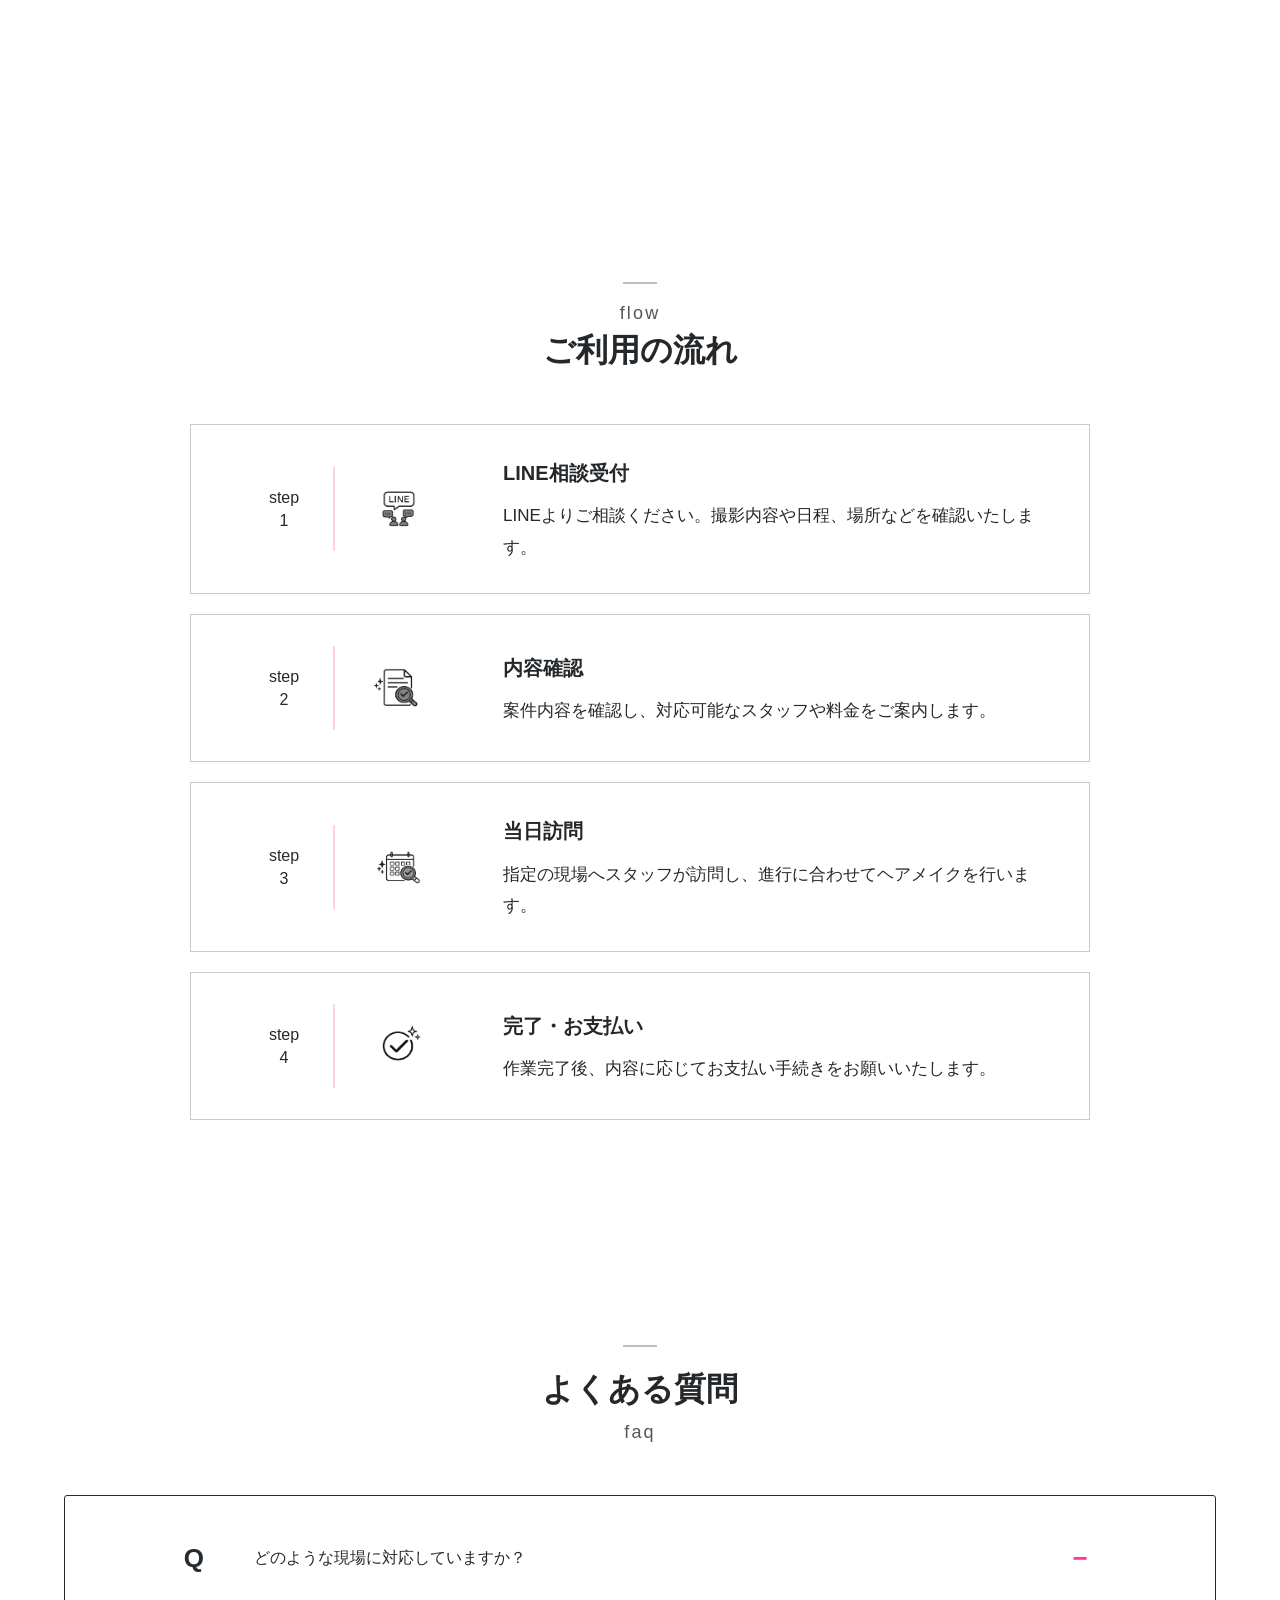
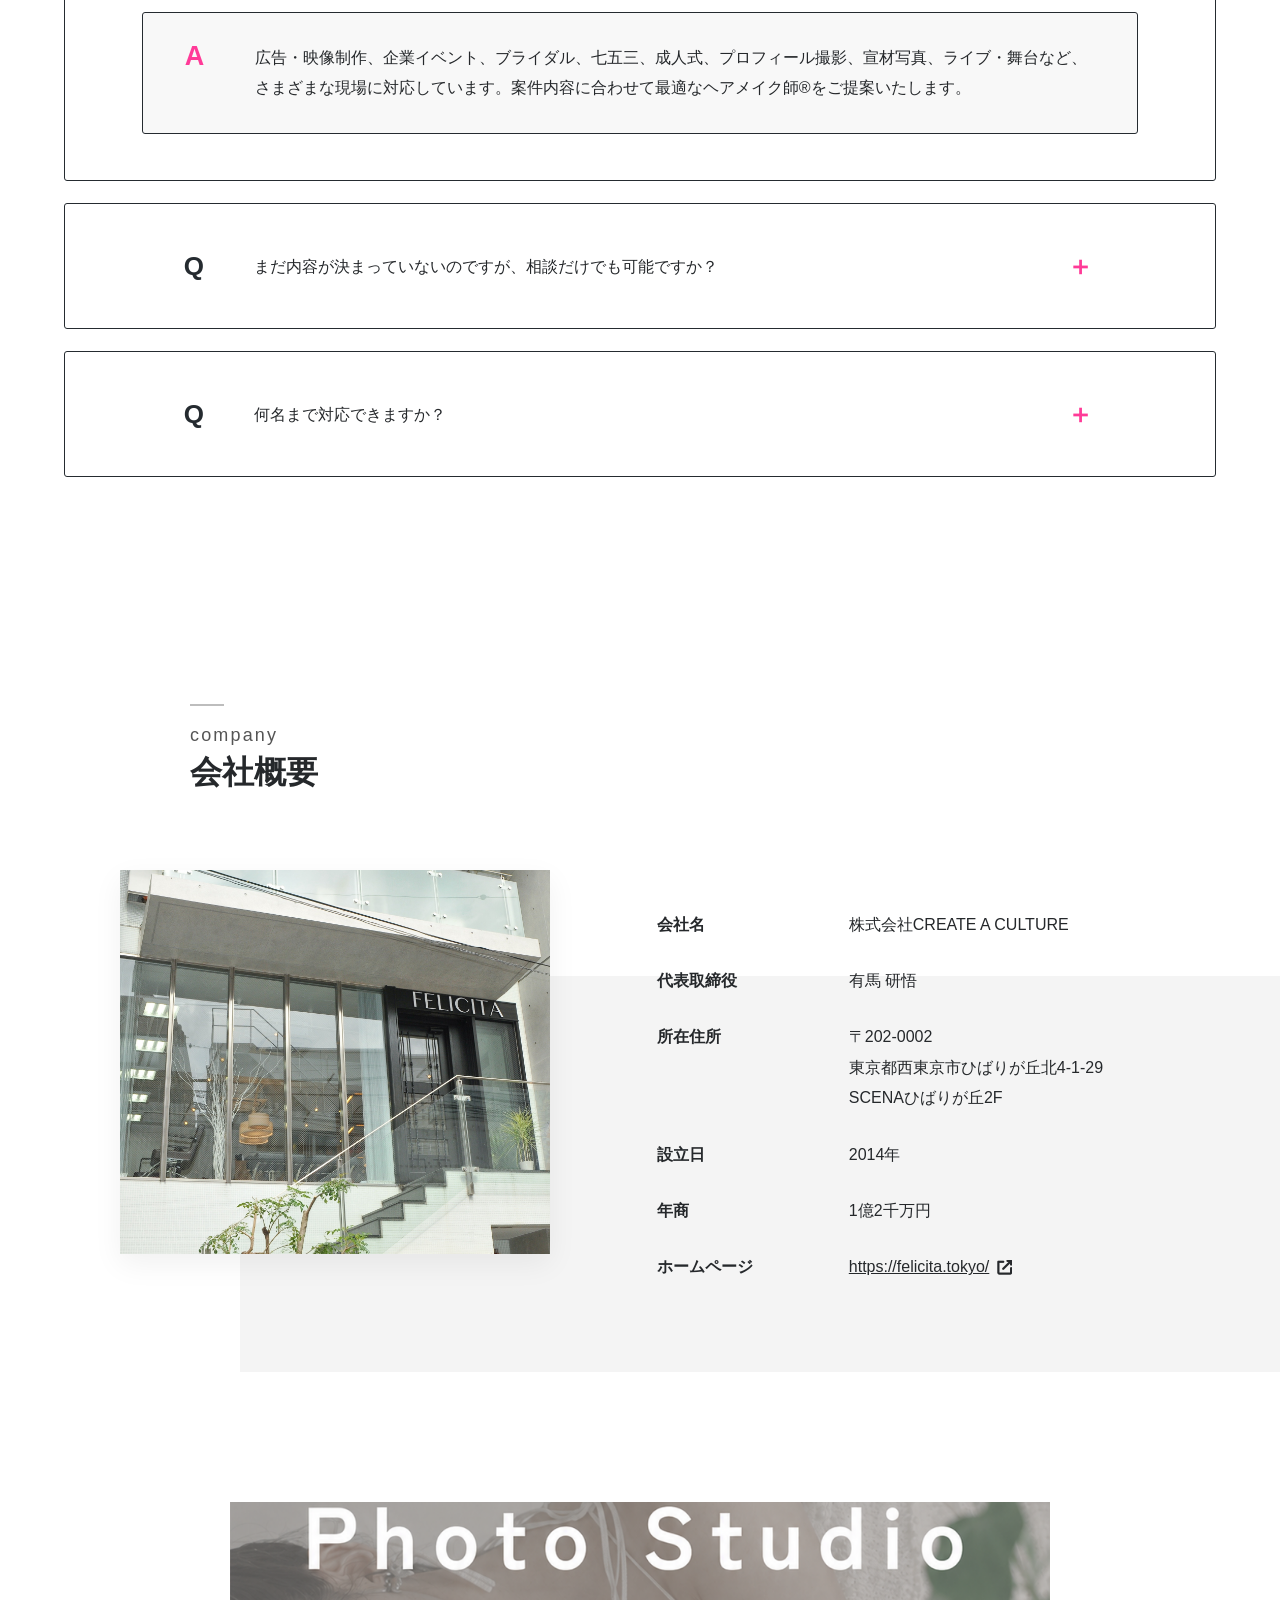
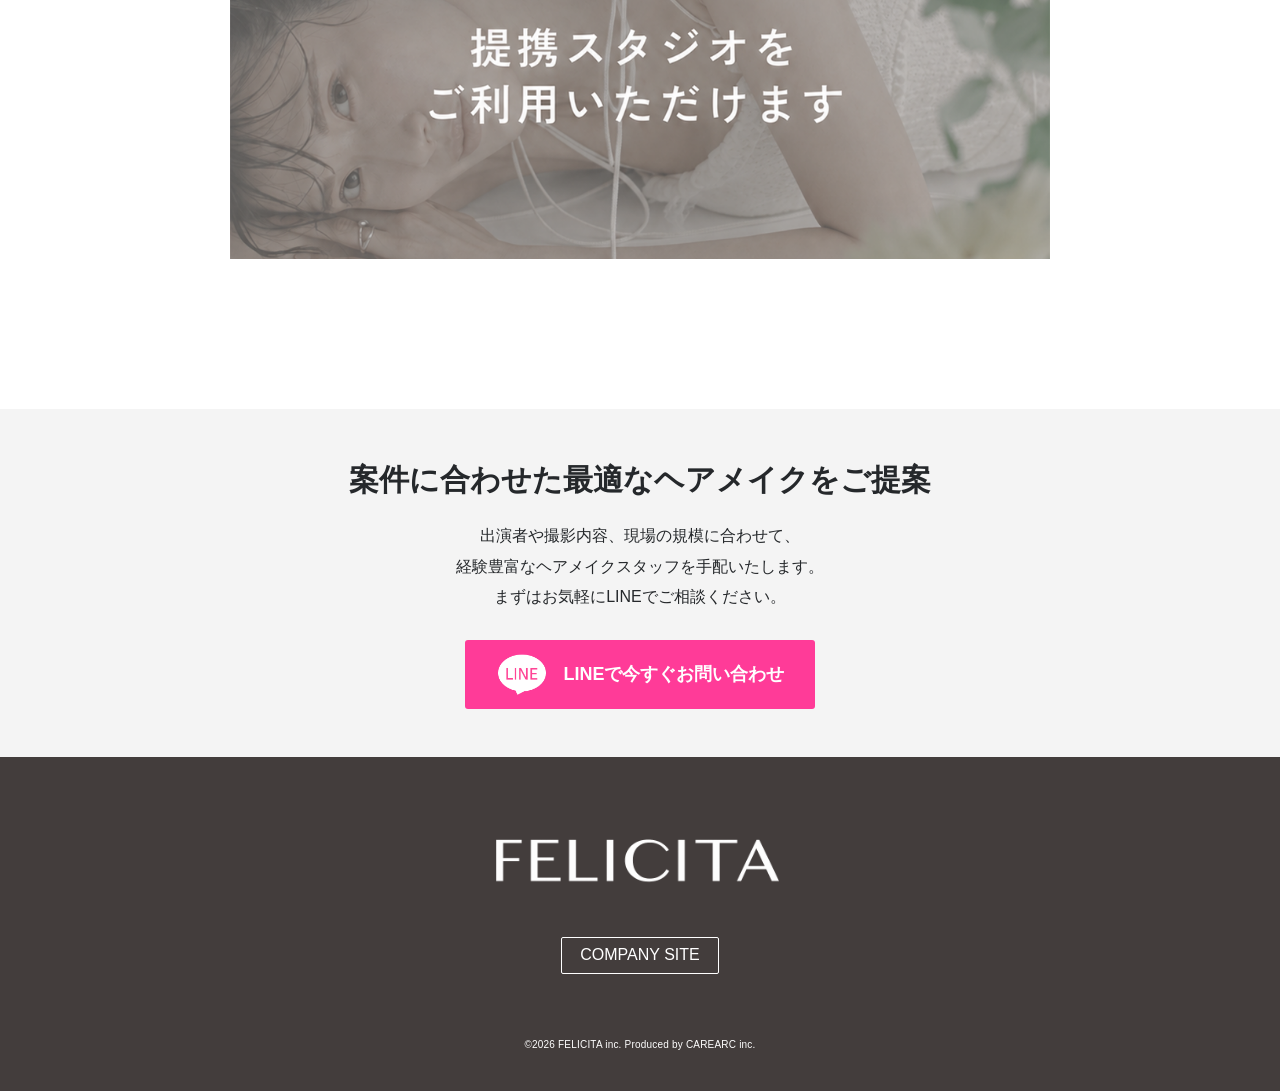
==== commit 8ef88a72: "Add GitHub Pages files" ====
--- a/index.html
+++ b/index.html
@@ -18,7 +18,7 @@
   <link rel="icon" href="images/common/favicon.png" type="image/png" sizes="any">
   <link rel="preconnect" href="https://cdn.jsdelivr.net">
   <link rel="stylesheet" href="https://cdn.jsdelivr.net/npm/swiper@11/swiper-bundle.min.css">
-  <link rel="stylesheet" href="css/style.css?v=20260812-slider-mid-card">
+  <link rel="stylesheet" href="css/style.css?v=20260812-price-heading">
 </head>
 <body>
   <header class="site-header" id="top">
@@ -251,7 +251,7 @@
       </div>
       <div class="price-grid">
         <div class="price-card">
-          <h3>ヘアメイクアーティストの出張料金</h3>
+          <h3>ヘアメイクアーティストの<br>出張料金</h3>
           <table>
             <thead><tr><th>時間</th><th>料金</th></tr></thead>
             <tbody>
@@ -264,7 +264,7 @@
           <p class="price-card__note">※担当スタイリストにより料金が変動する場合があります。</p>
         </div>
         <div class="price-card">
-          <h3>ヘアメイクアシスタントの出張料金</h3>
+          <h3>ヘアメイクアシスタントの<br>出張料金</h3>
           <table>
             <thead><tr><th>時間</th><th>料金</th></tr></thead>
             <tbody>
--- a/css/style.css
+++ b/css/style.css
@@ -1083,6 +1083,7 @@
   margin: 0 0 22px;
   padding-bottom: 18px;
   font-size: clamp(18px, 2.2vw, 25px);
+  line-height: 1.55;
   text-align: center;
   border-bottom: 2px solid #aaa;
 }
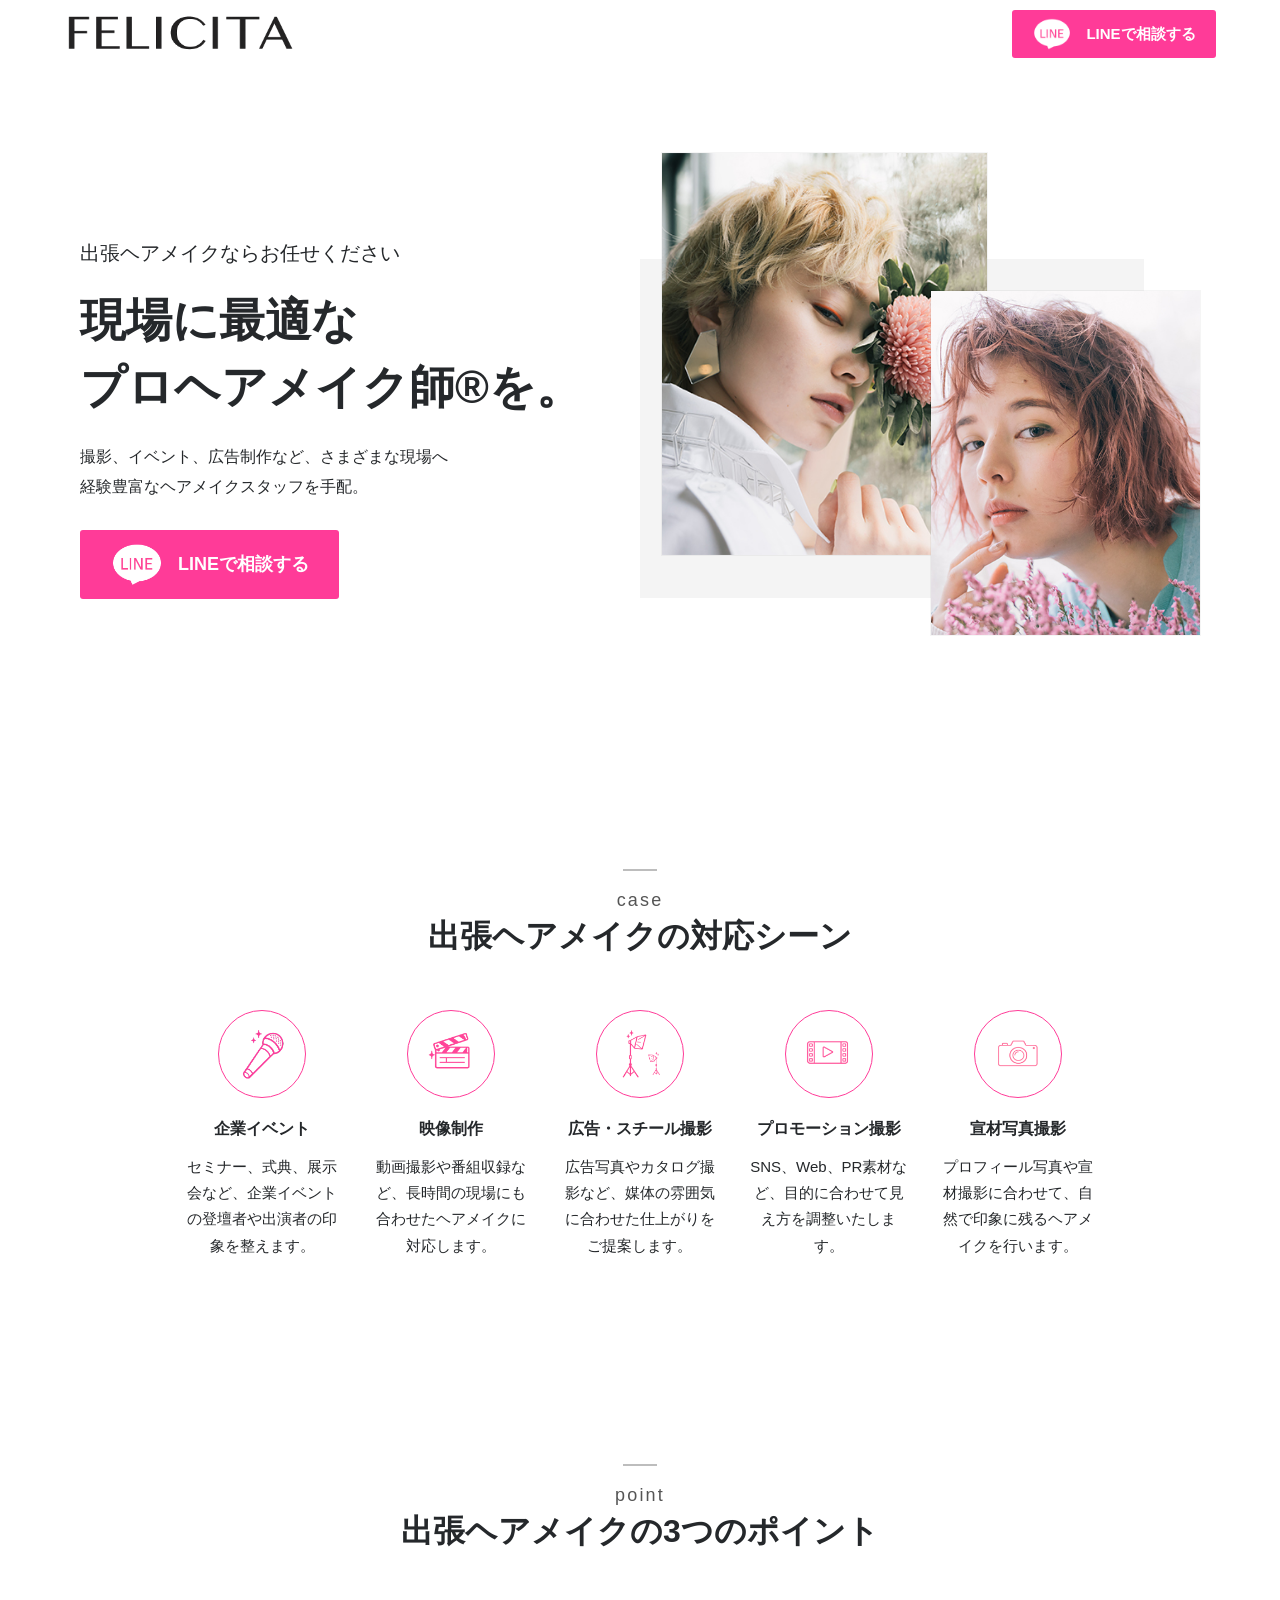
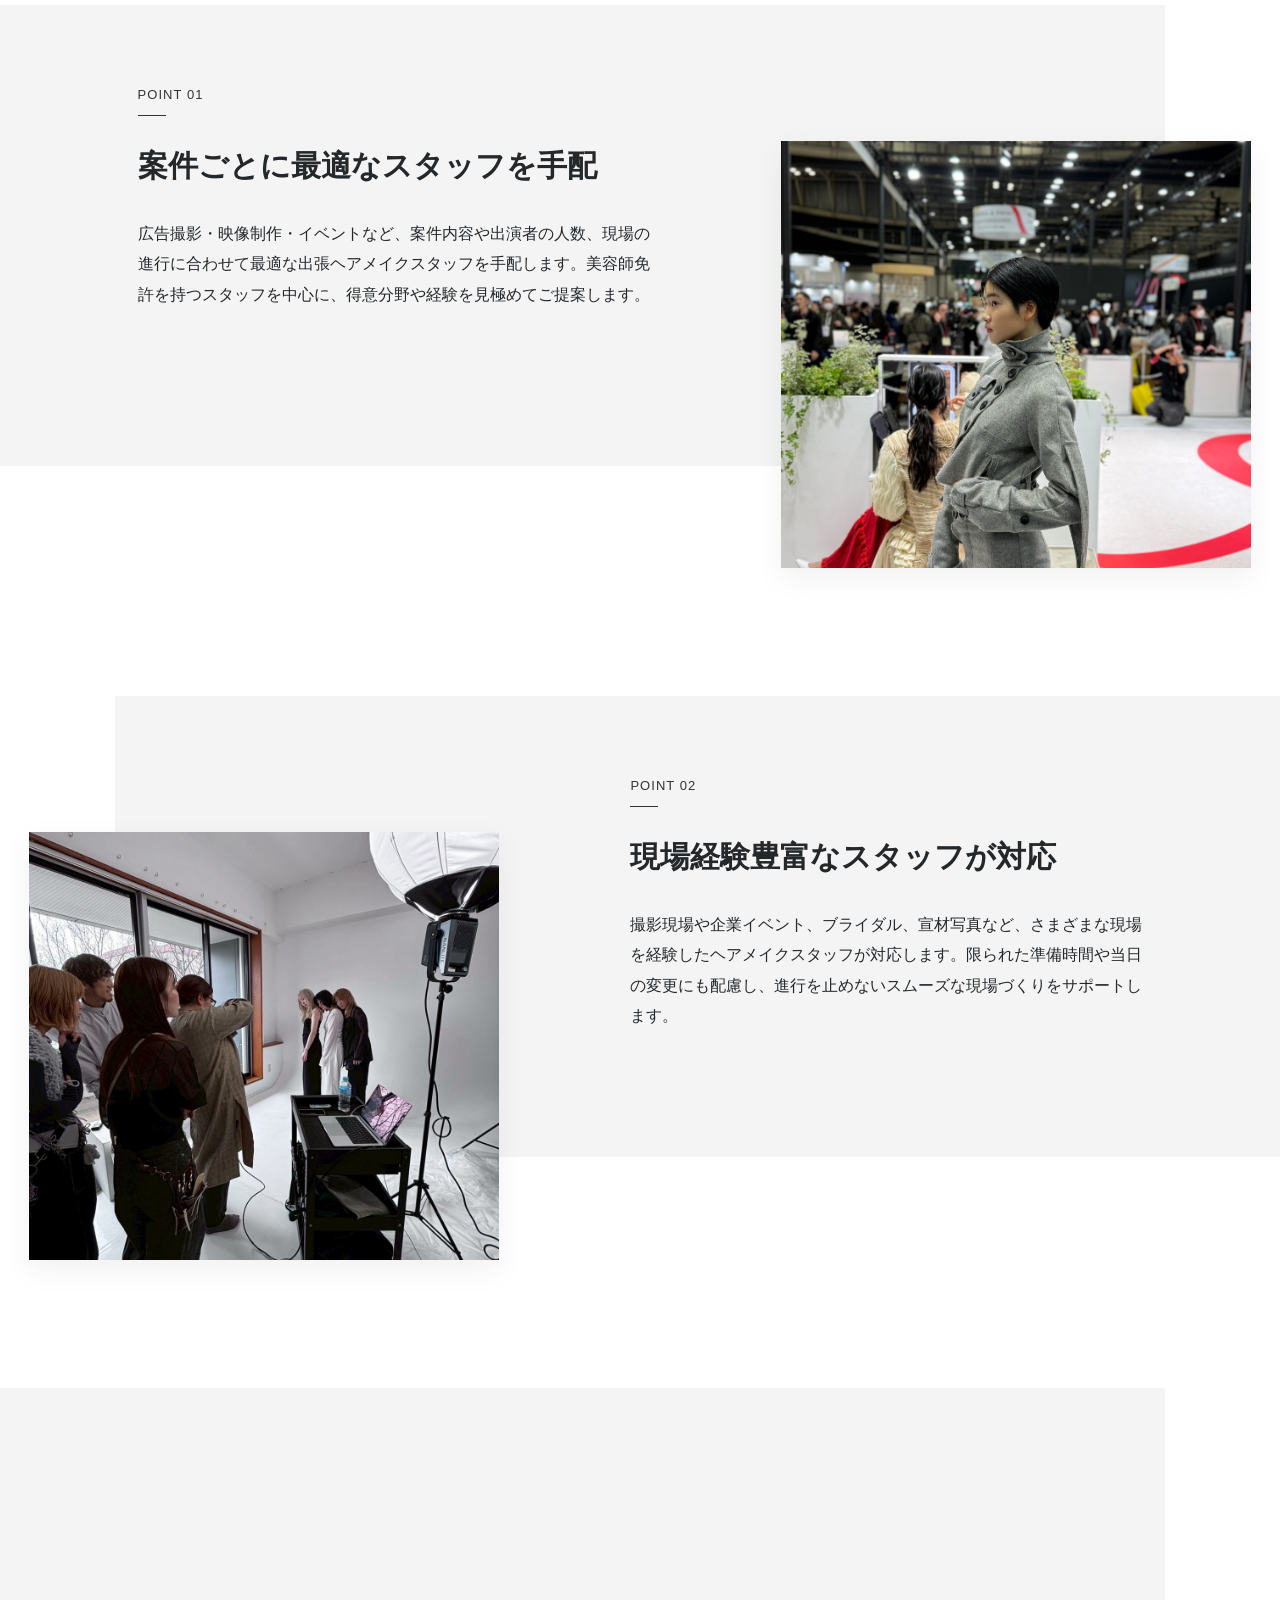
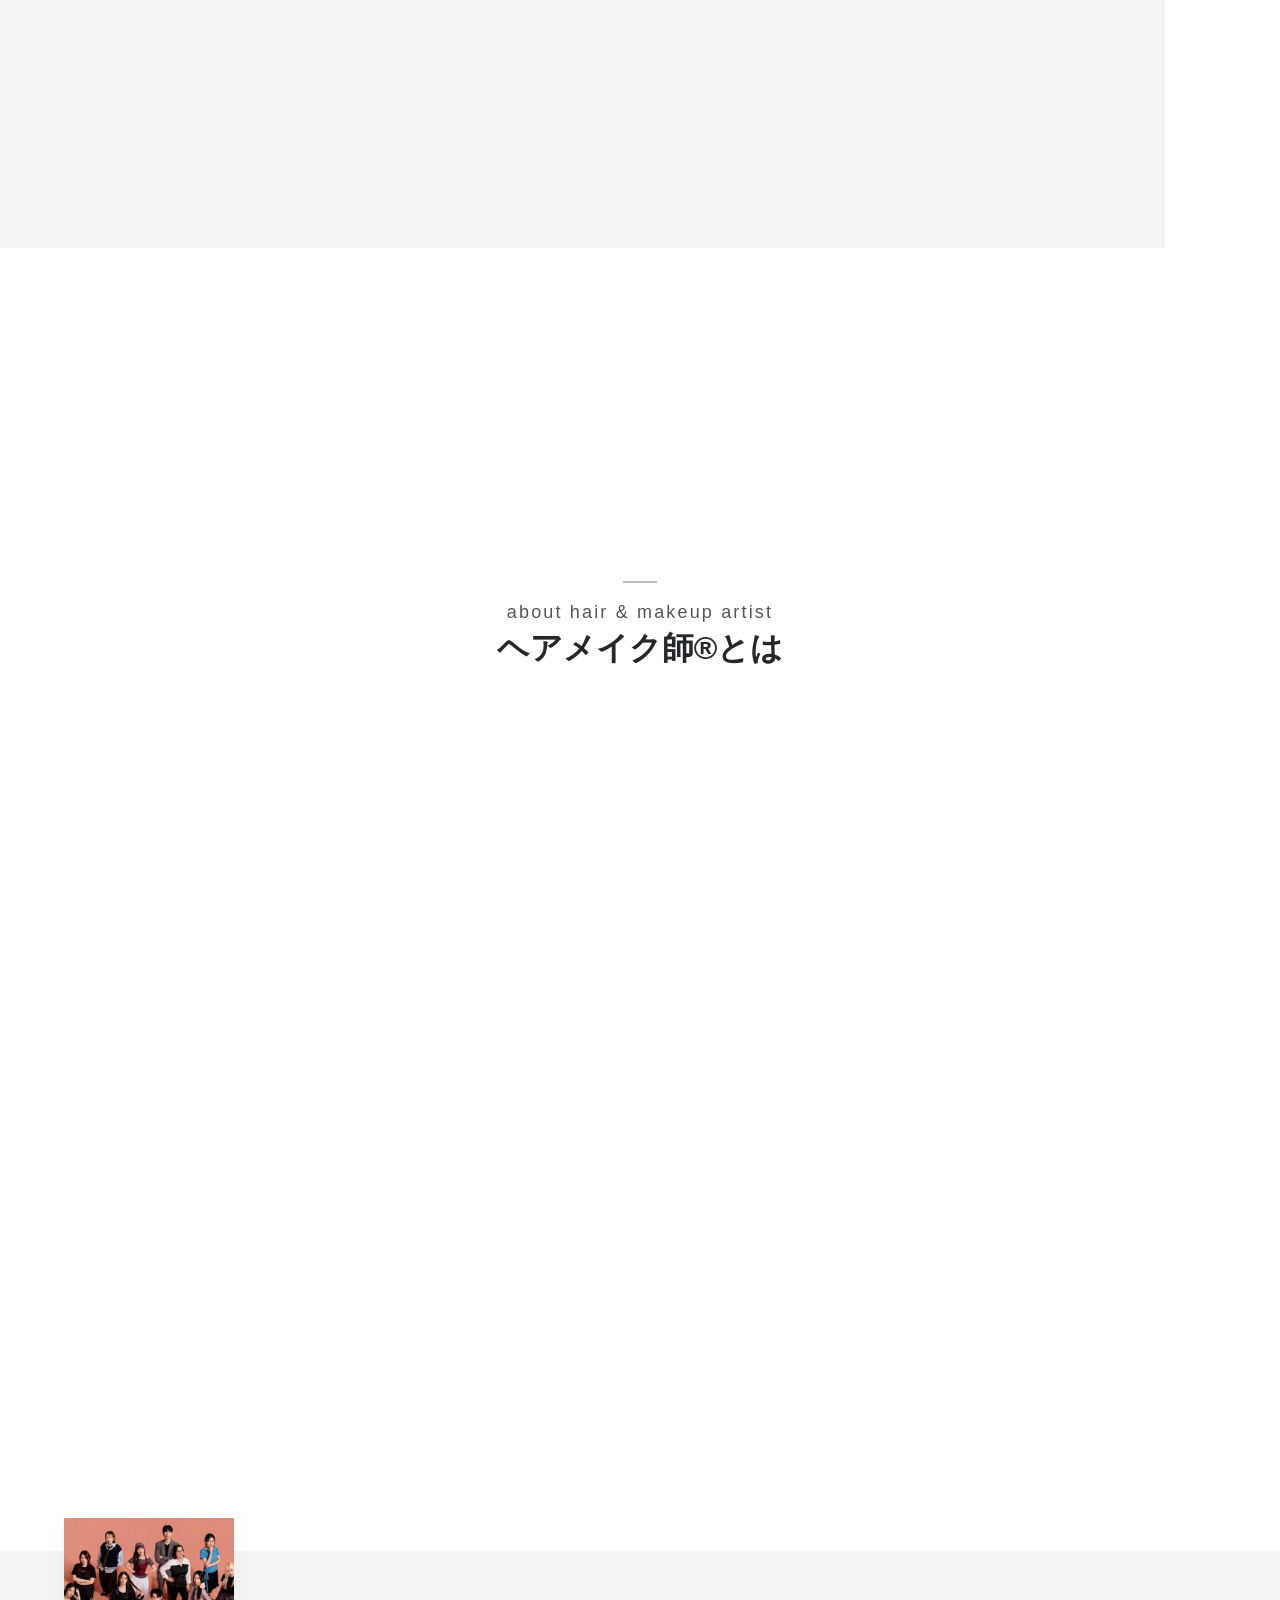
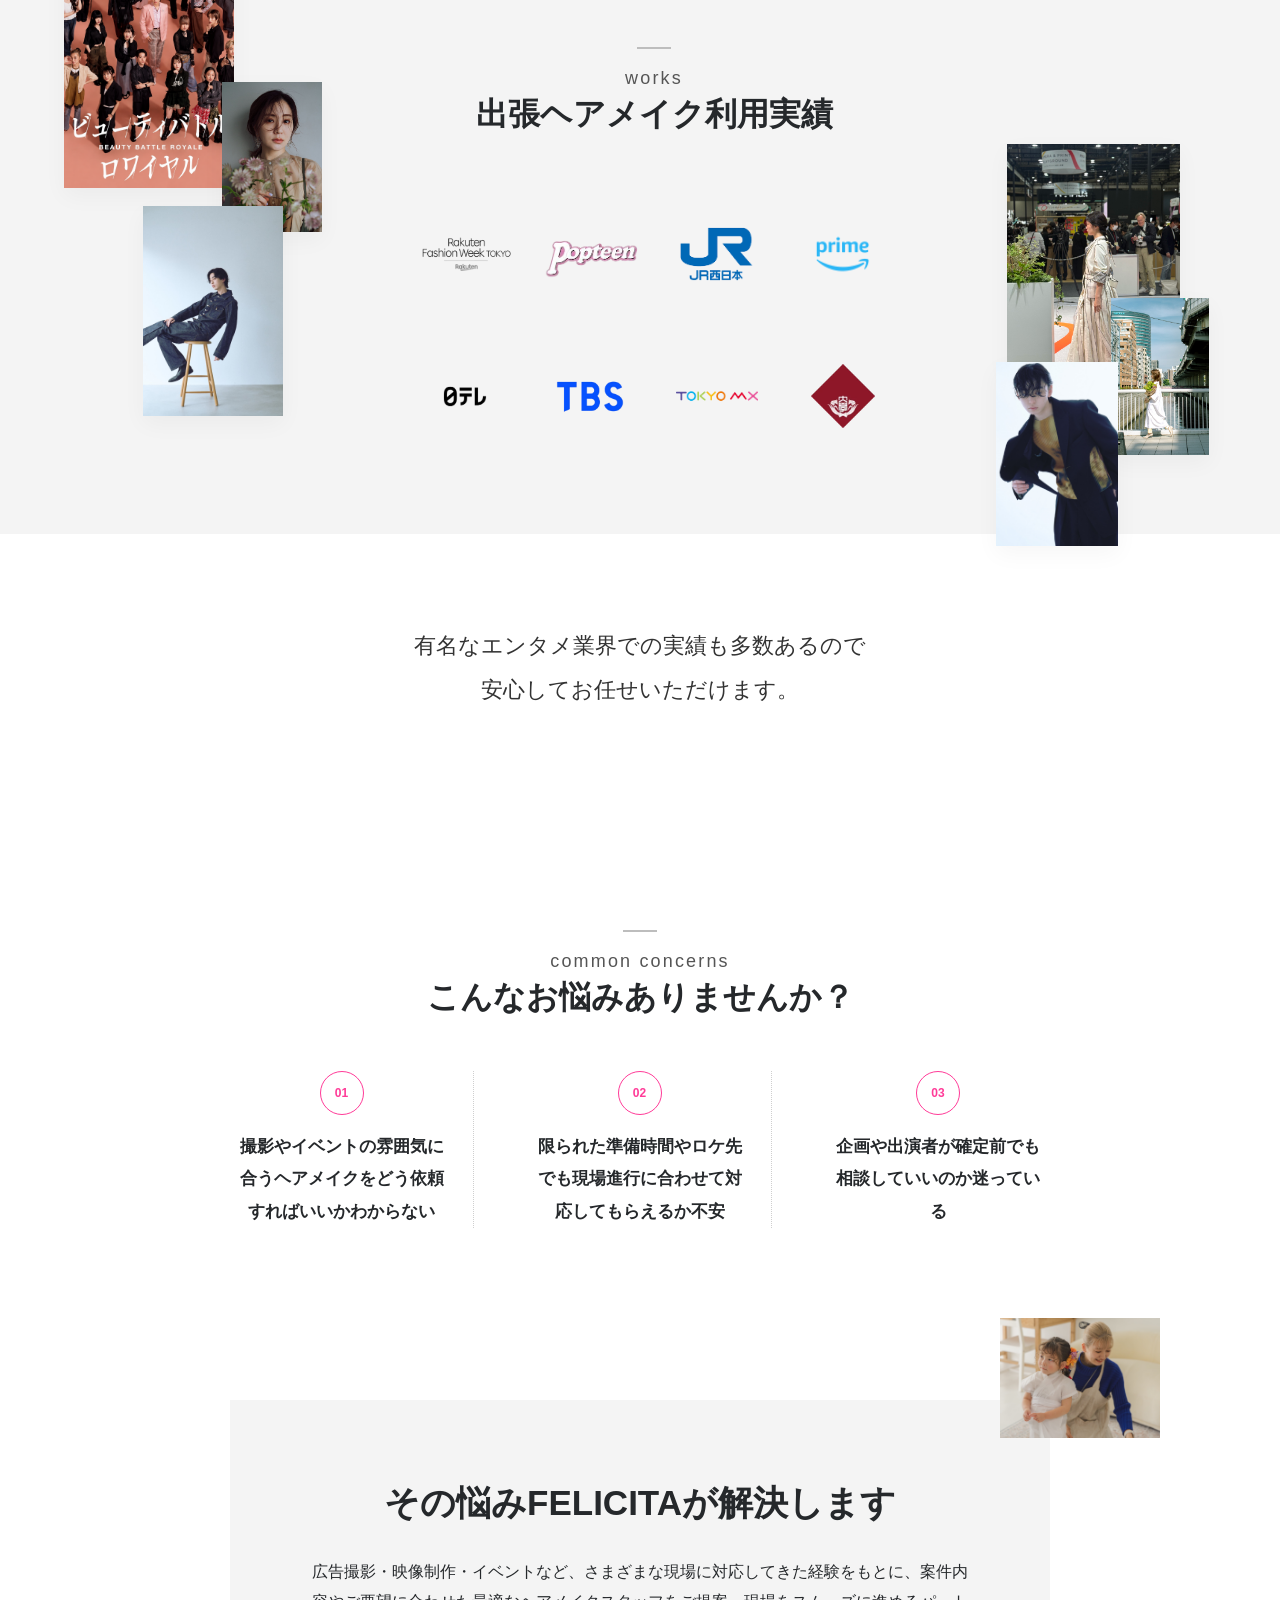
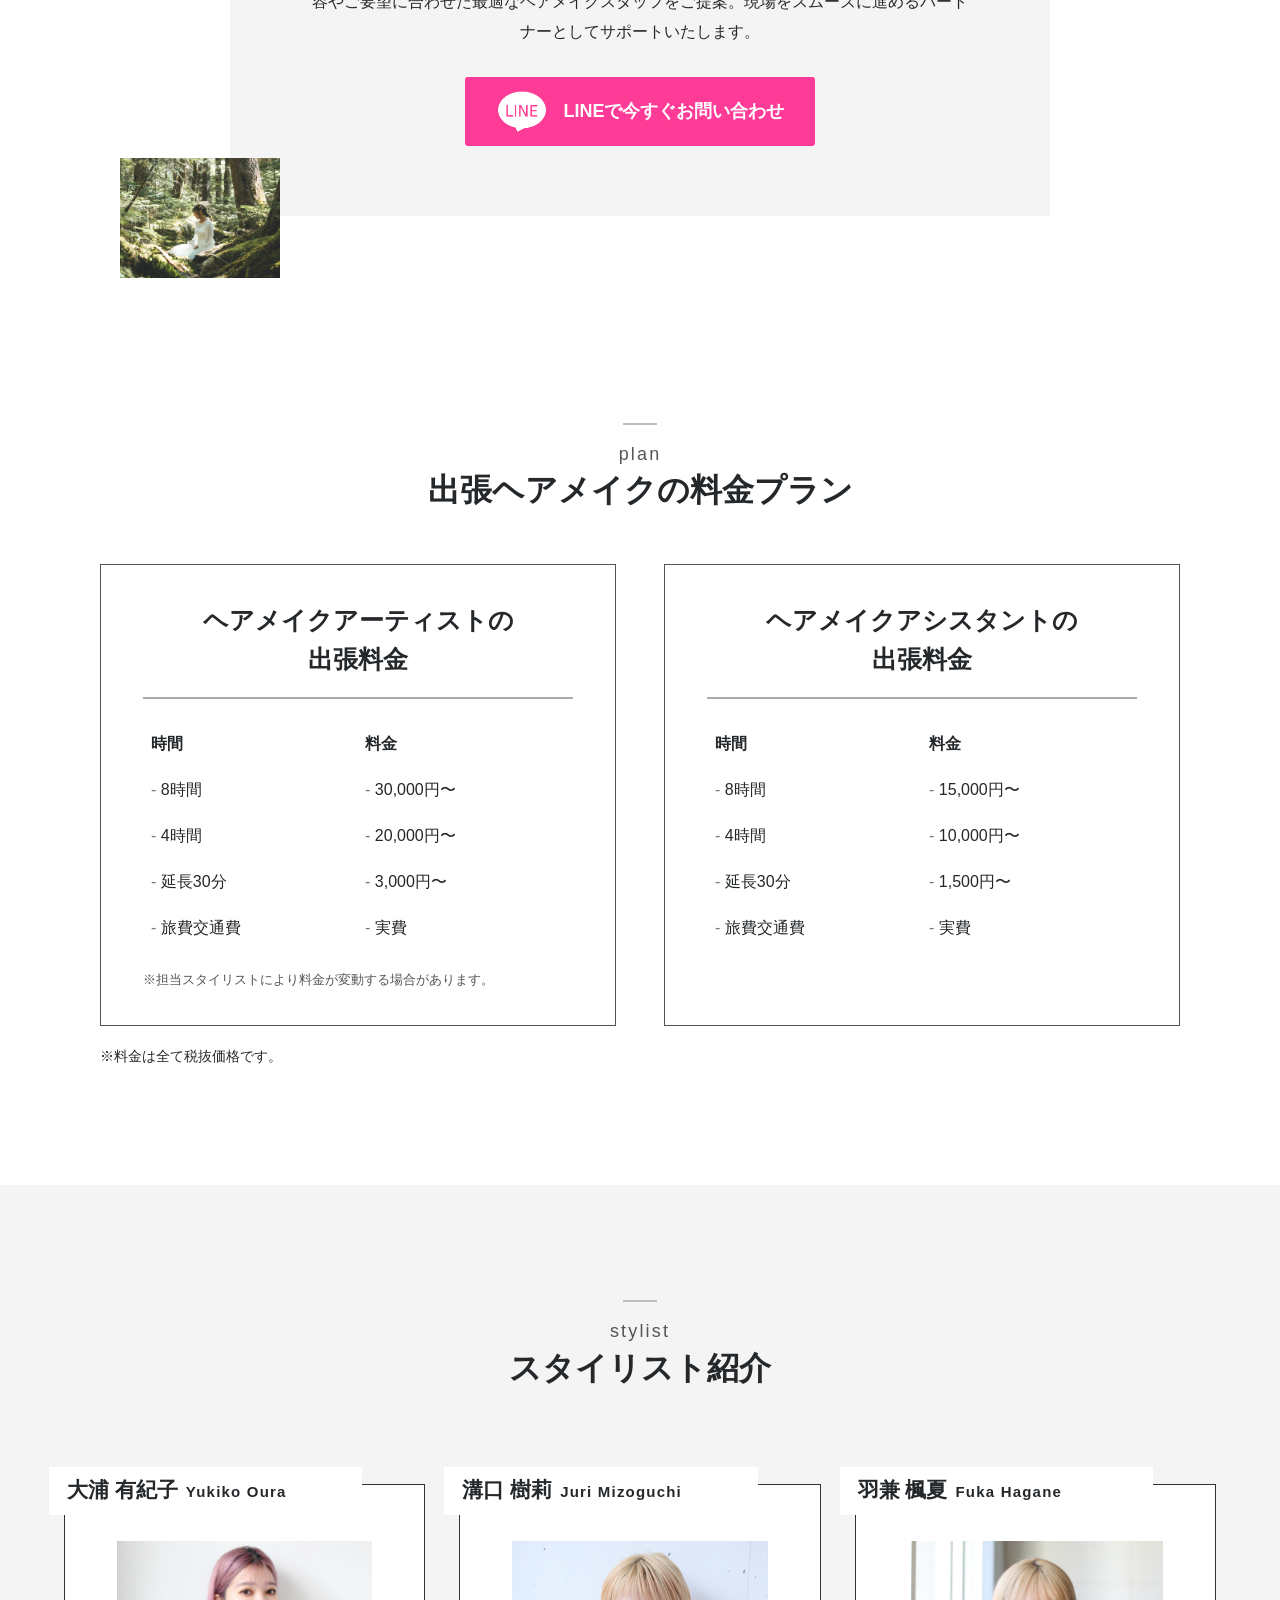
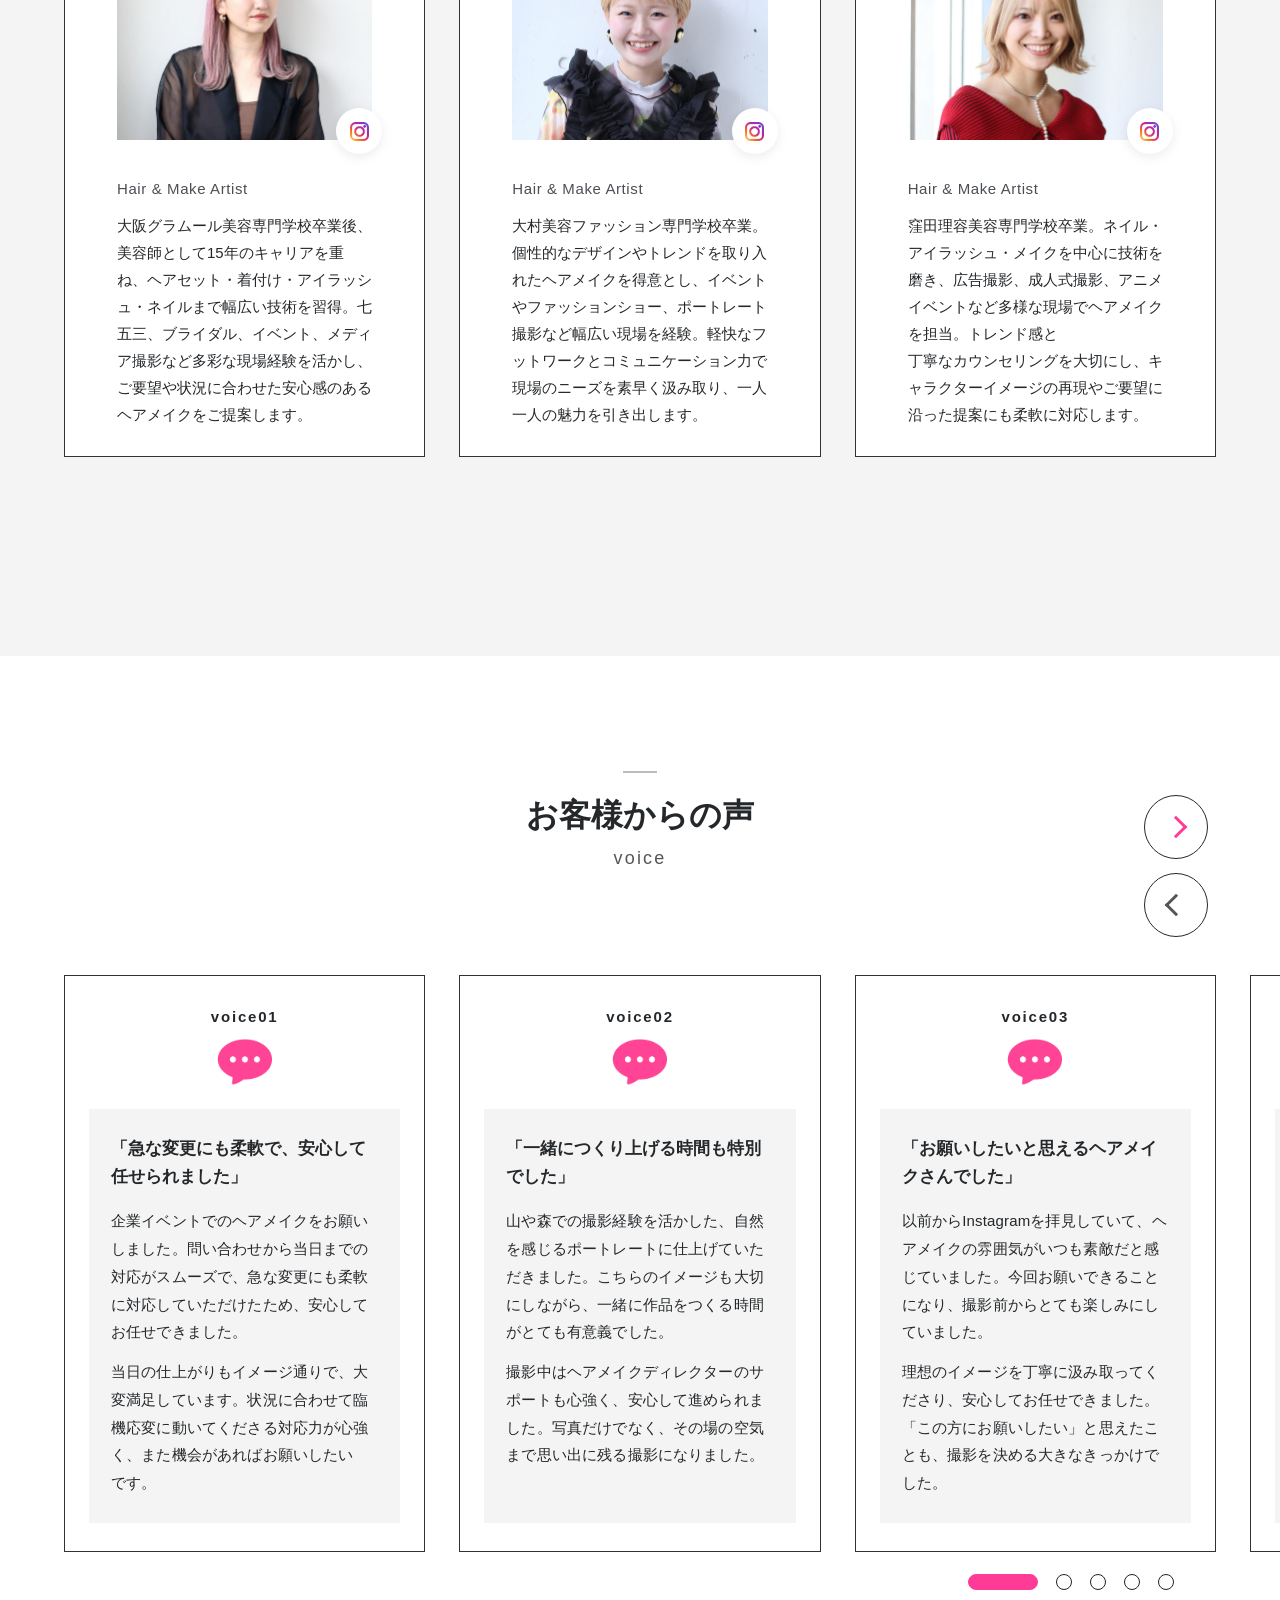
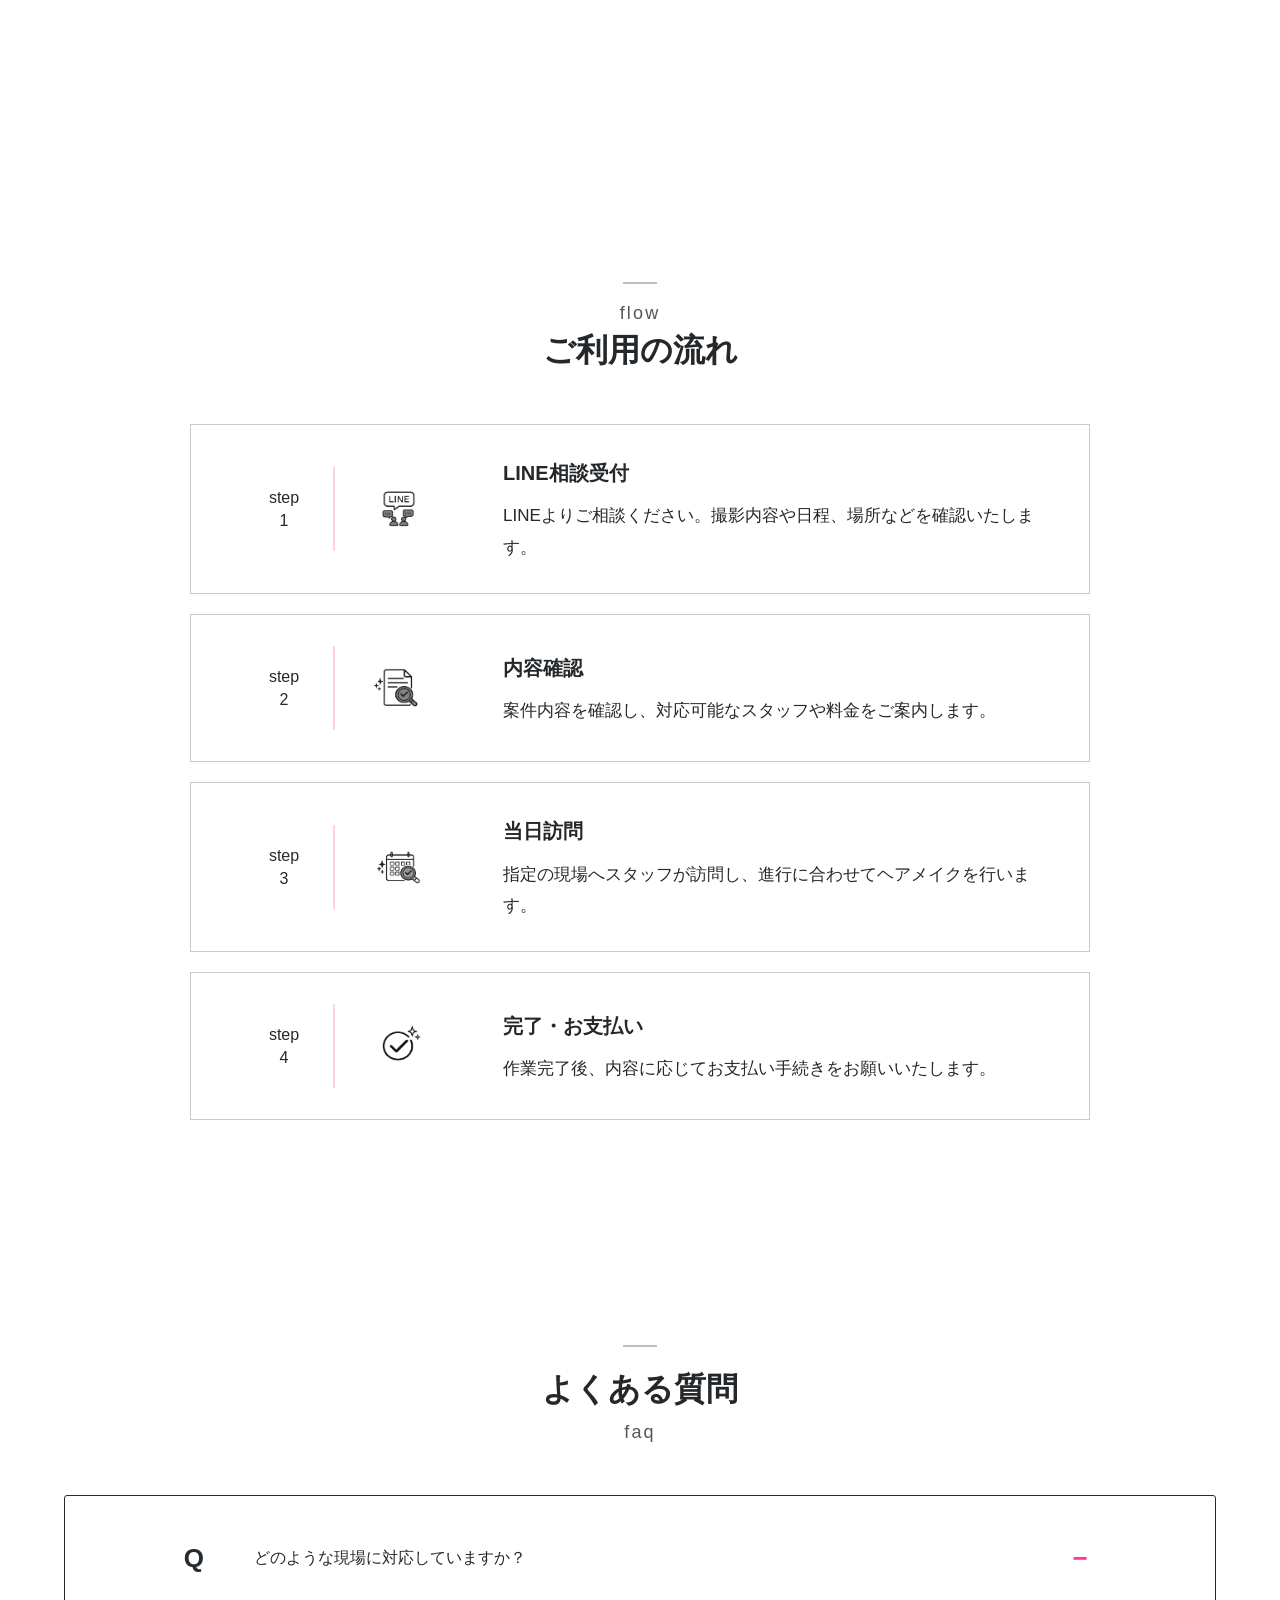
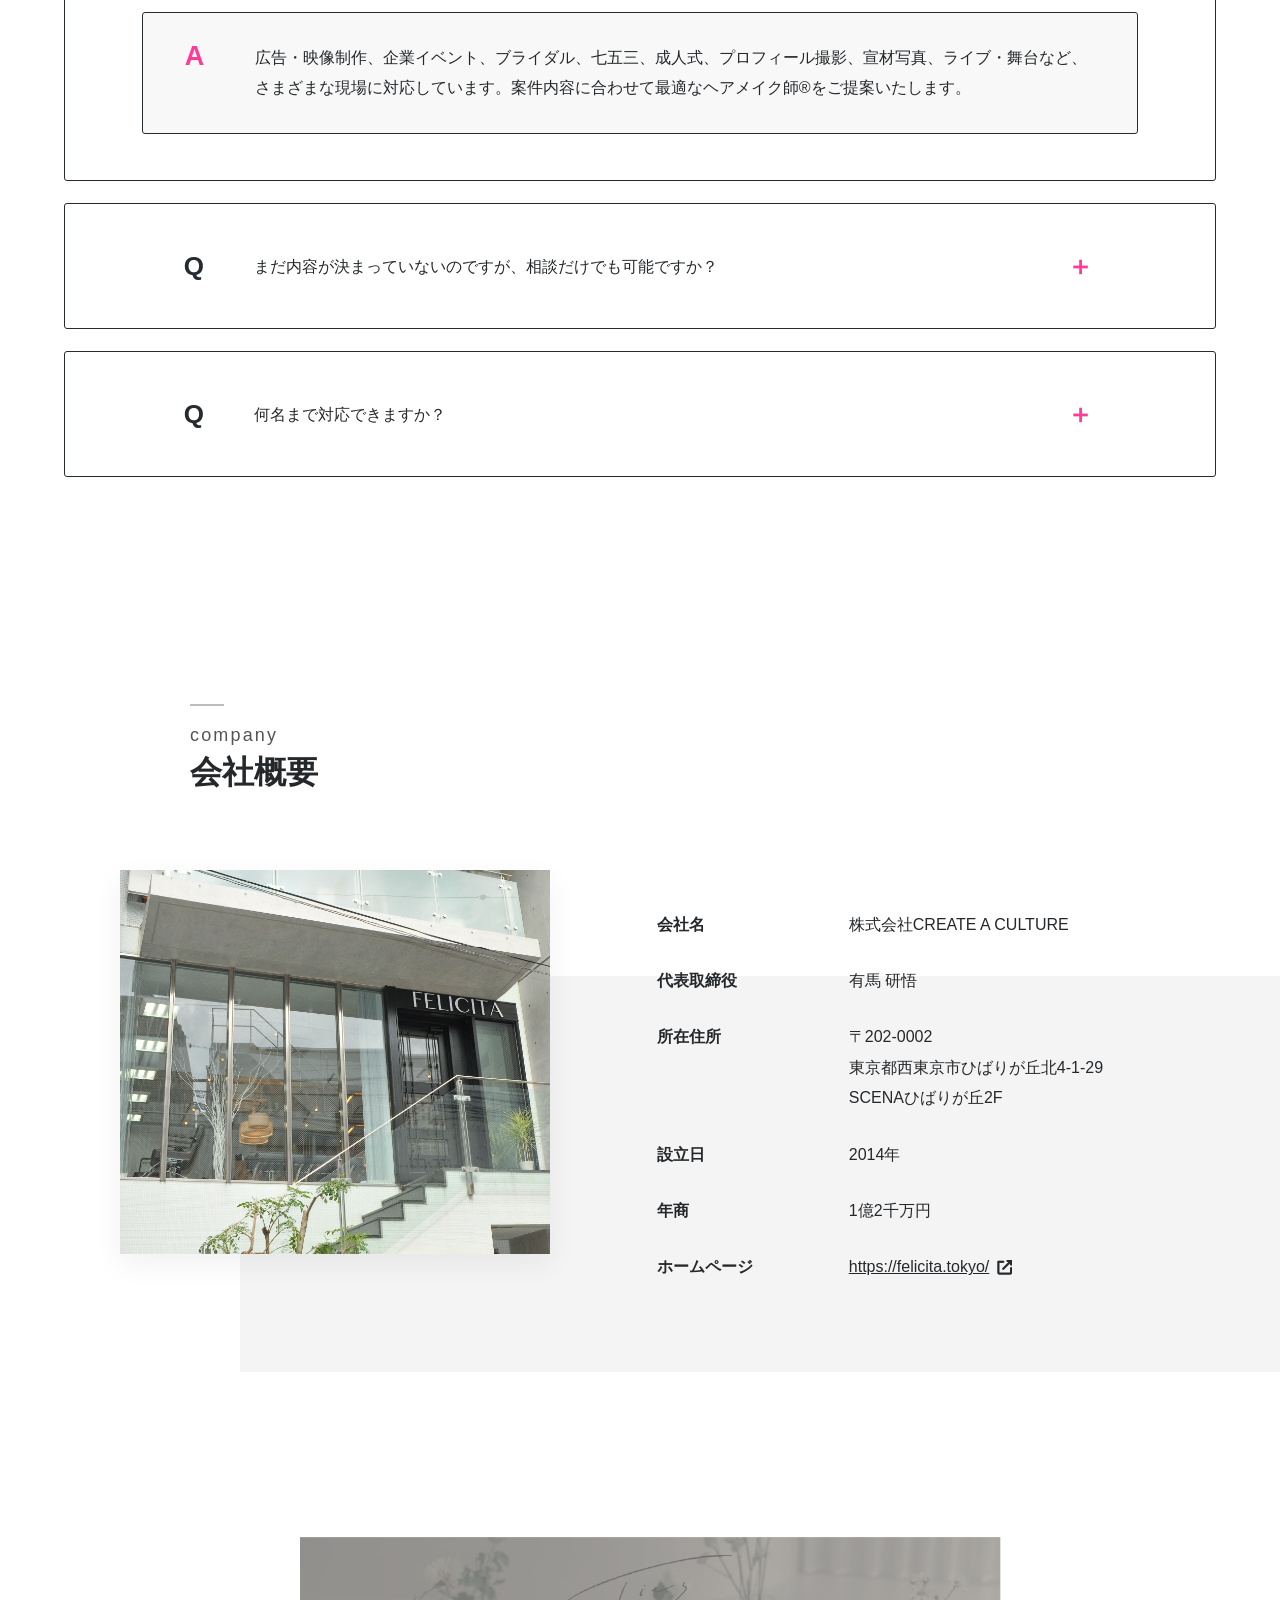
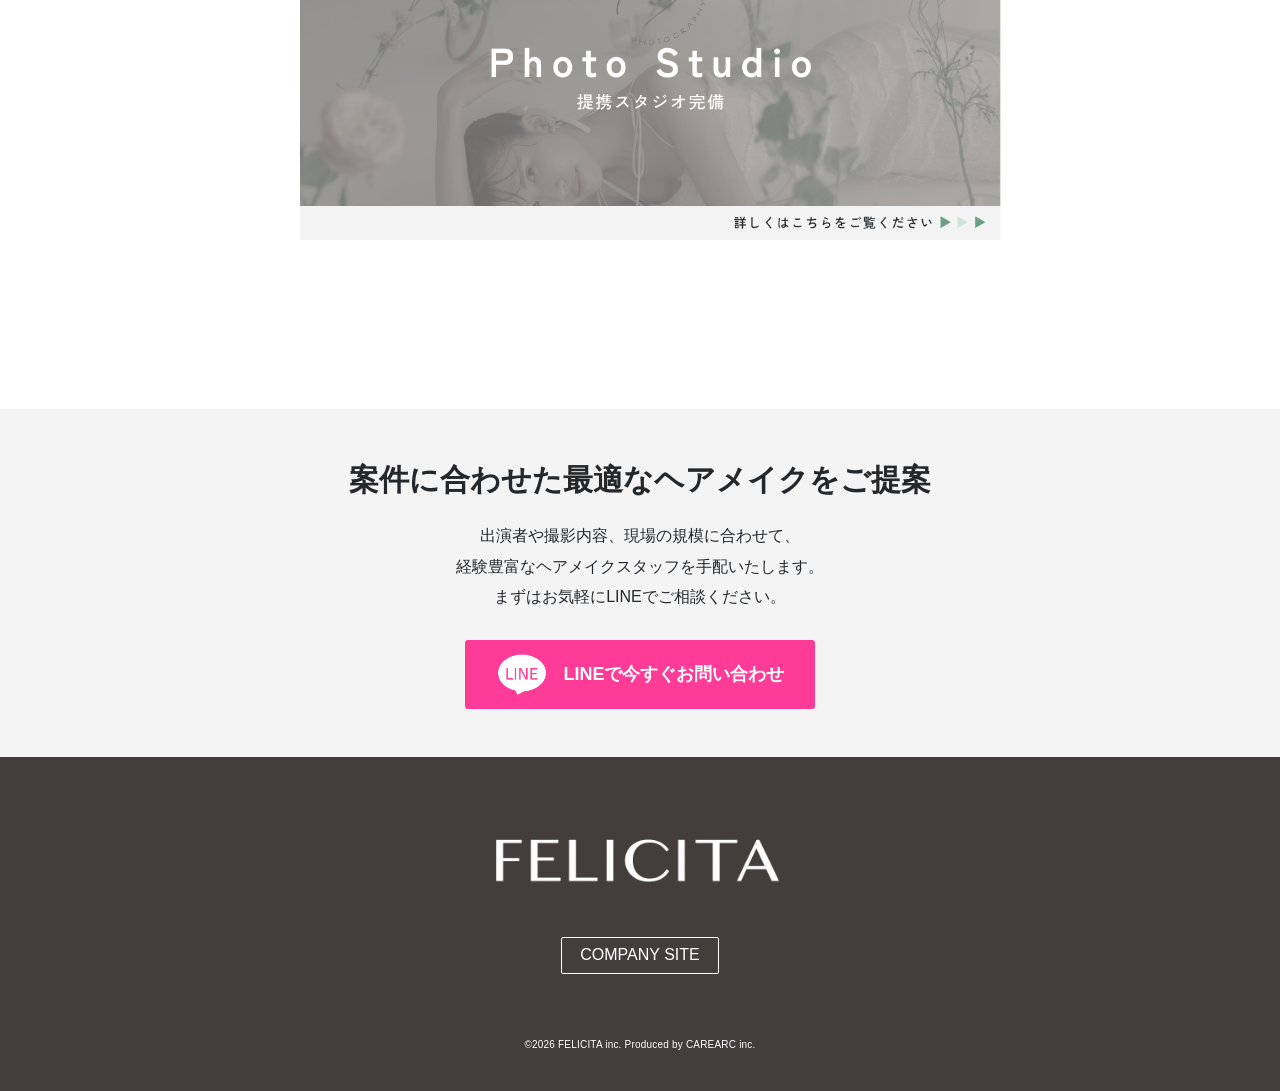
==== commit f4be2755: "Add GitHub Pages files" ====
--- a/index.html
+++ b/index.html
@@ -4,16 +4,16 @@
   <meta charset="utf-8">
   <meta name="viewport" content="width=device-width, initial-scale=1">
   <title>出張ヘアメイク・撮影ヘアメイク手配ならFELICITA｜広告・映像・イベント対応</title>
-  <meta name="description" content="FELICITAは広告撮影、映像制作、企業イベント、宣材写真などの現場へ経験豊富なプロヘアメイク師®を手配。案件内容や現場規模に合わせて最適なスタッフをご提案します。">
+  <meta name="description" content="撮影・広告制作・映像制作・イベントなどの現場へ、経験豊富な出張ヘアメイクスタッフを手配。案件内容や出演者に合わせた最適なヘアメイクをご提案します。ロケ地やイベント会場にも対応。案件が未定でもお気軽にLINEからご相談ください。">
   <meta property="og:title" content="出張ヘアメイク・撮影ヘアメイク手配ならFELICITA">
-  <meta property="og:description" content="広告撮影、映像制作、企業イベント、宣材写真などの現場へ、経験豊富なプロヘアメイク師®を手配します。">
+  <meta property="og:description" content="撮影・広告制作・映像制作・イベントなどの現場へ、経験豊富な出張ヘアメイクスタッフを手配。案件内容や出演者に合わせた最適なヘアメイクをご提案します。ロケ地やイベント会場にも対応。案件が未定でもお気軽にLINEからご相談ください。">
   <meta property="og:type" content="website">
   <meta property="og:image" content="images/common/og-image.png">
   <meta property="og:image:width" content="1200">
   <meta property="og:image:height" content="630">
   <meta name="twitter:card" content="summary_large_image">
   <meta name="twitter:title" content="出張ヘアメイク・撮影ヘアメイク手配ならFELICITA">
-  <meta name="twitter:description" content="広告撮影、映像制作、企業イベント、宣材写真などの現場へ、経験豊富なプロヘアメイク師®を手配します。">
+  <meta name="twitter:description" content="撮影・広告制作・映像制作・イベントなどの現場へ、経験豊富な出張ヘアメイクスタッフを手配。案件内容や出演者に合わせた最適なヘアメイクをご提案します。ロケ地やイベント会場にも対応。案件が未定でもお気軽にLINEからご相談ください。">
   <meta name="twitter:image" content="images/common/og-image.png">
   <link rel="icon" href="images/common/favicon.png" type="image/png" sizes="any">
   <link rel="preconnect" href="https://cdn.jsdelivr.net">
